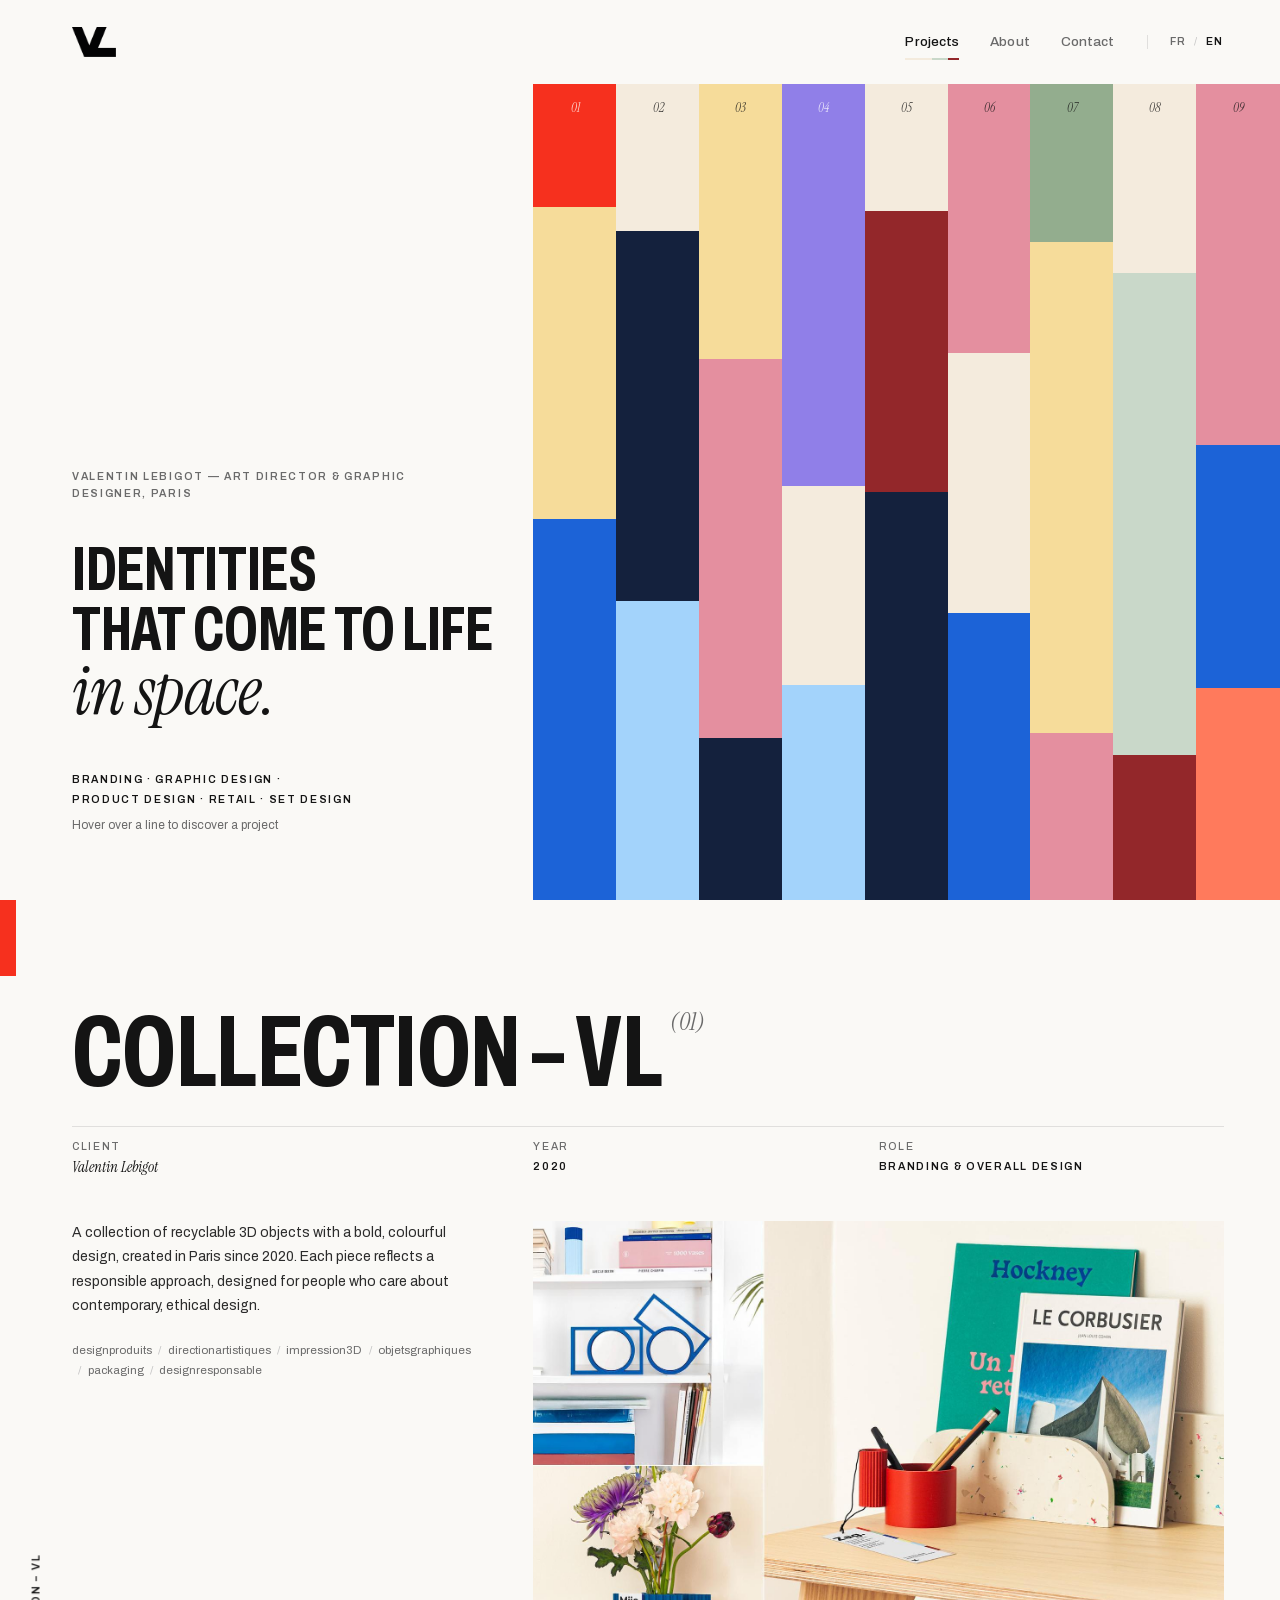
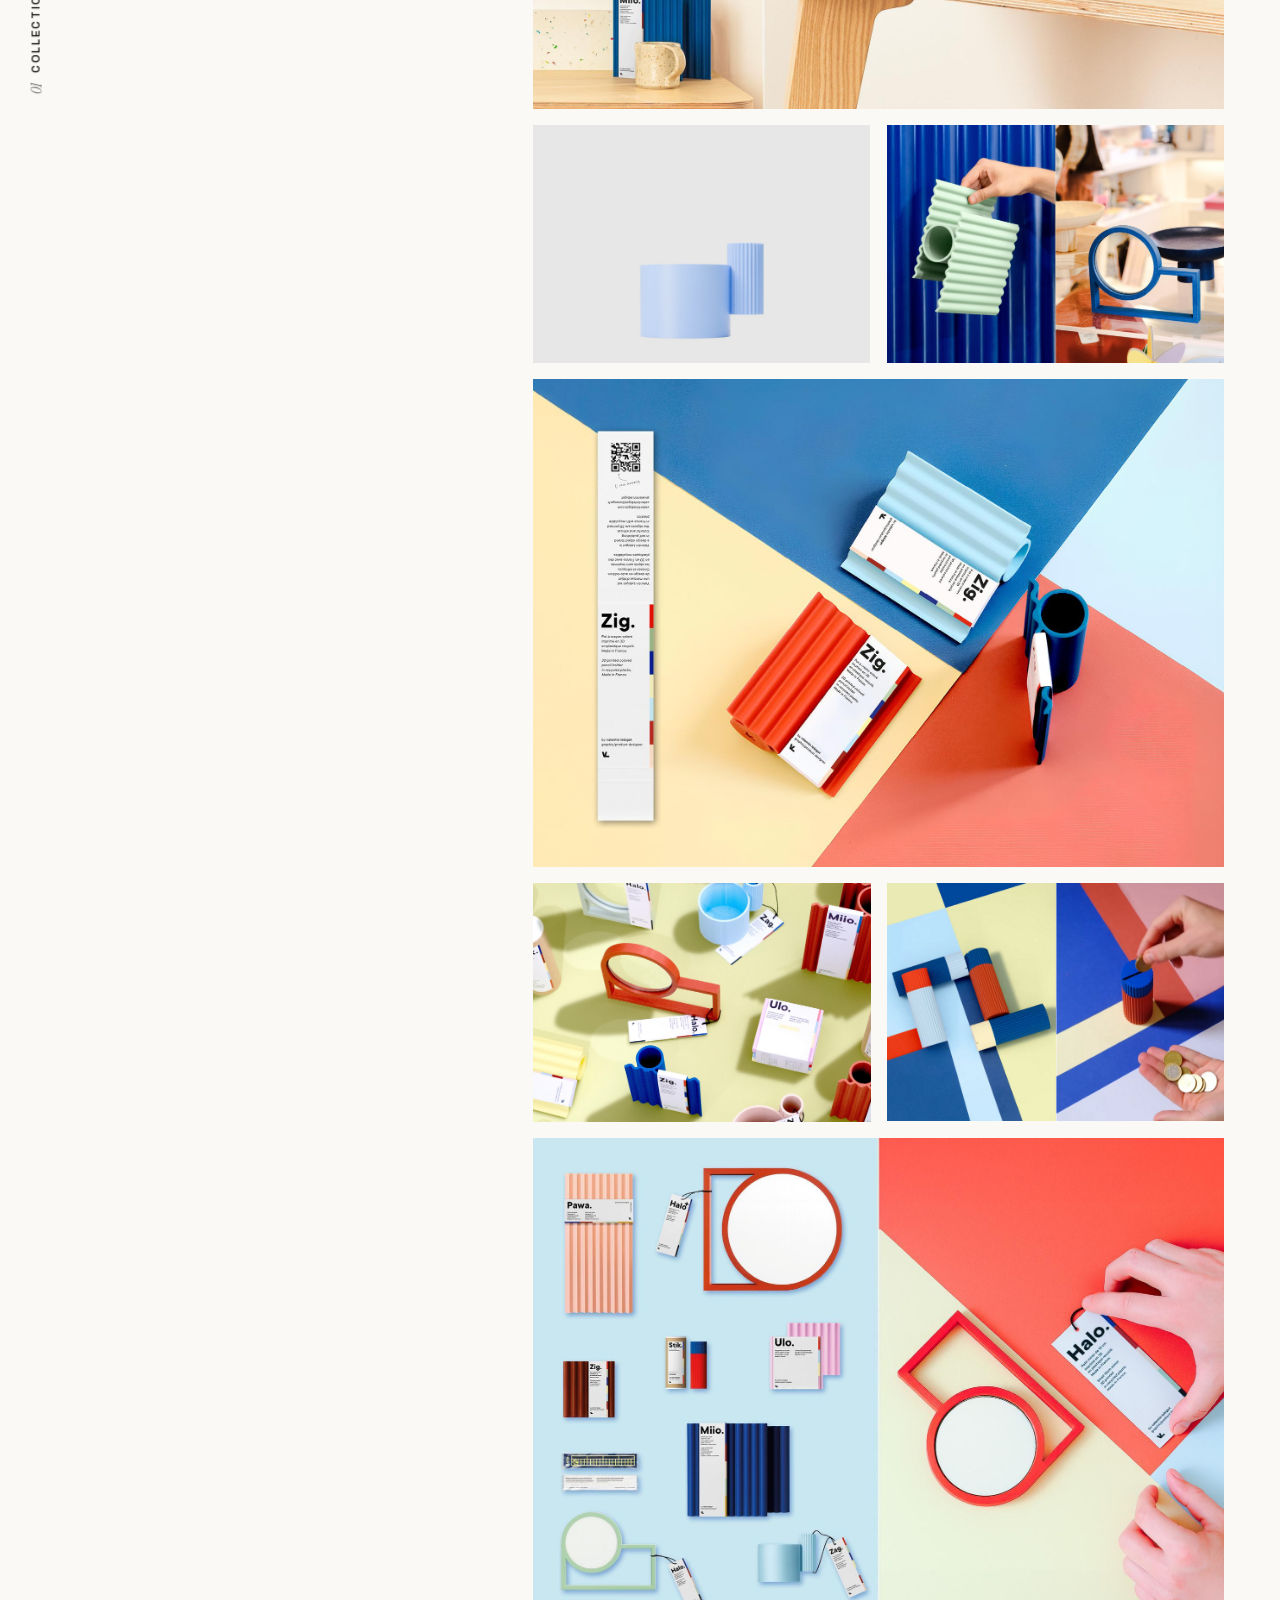
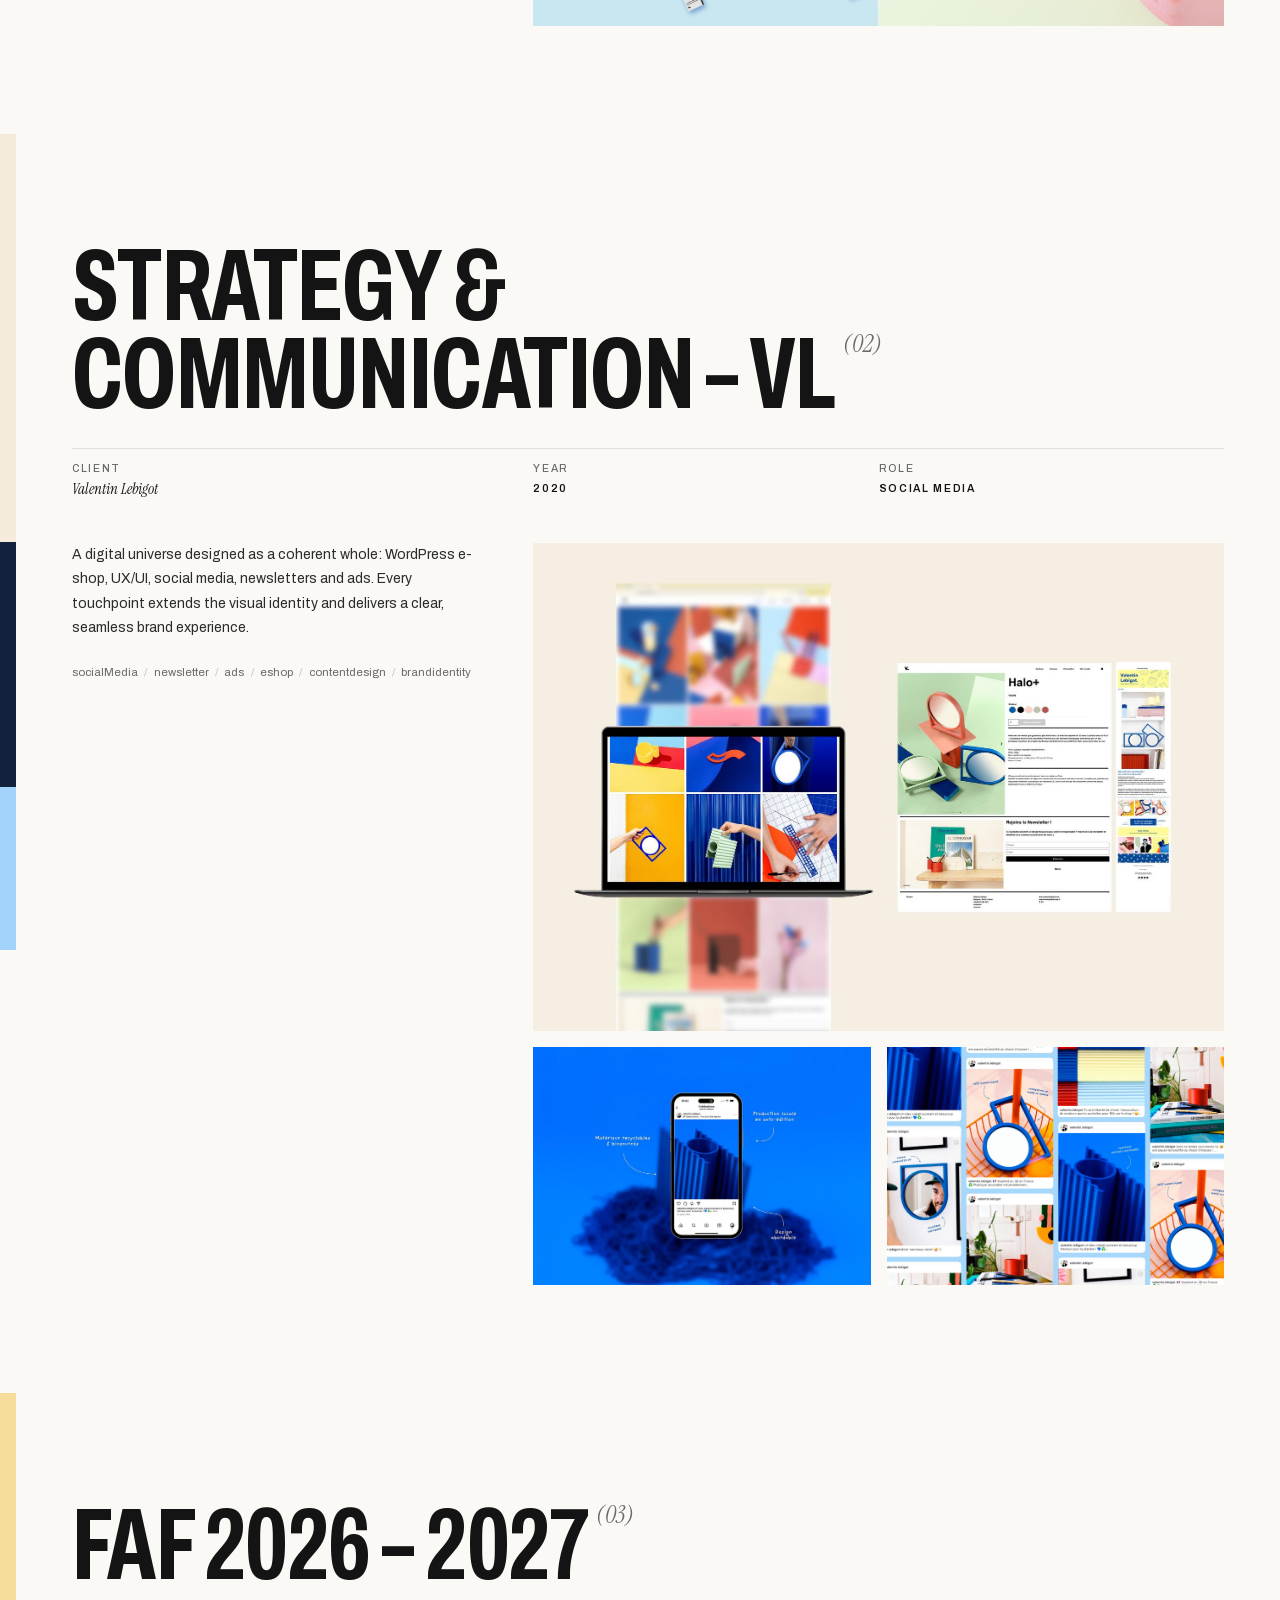
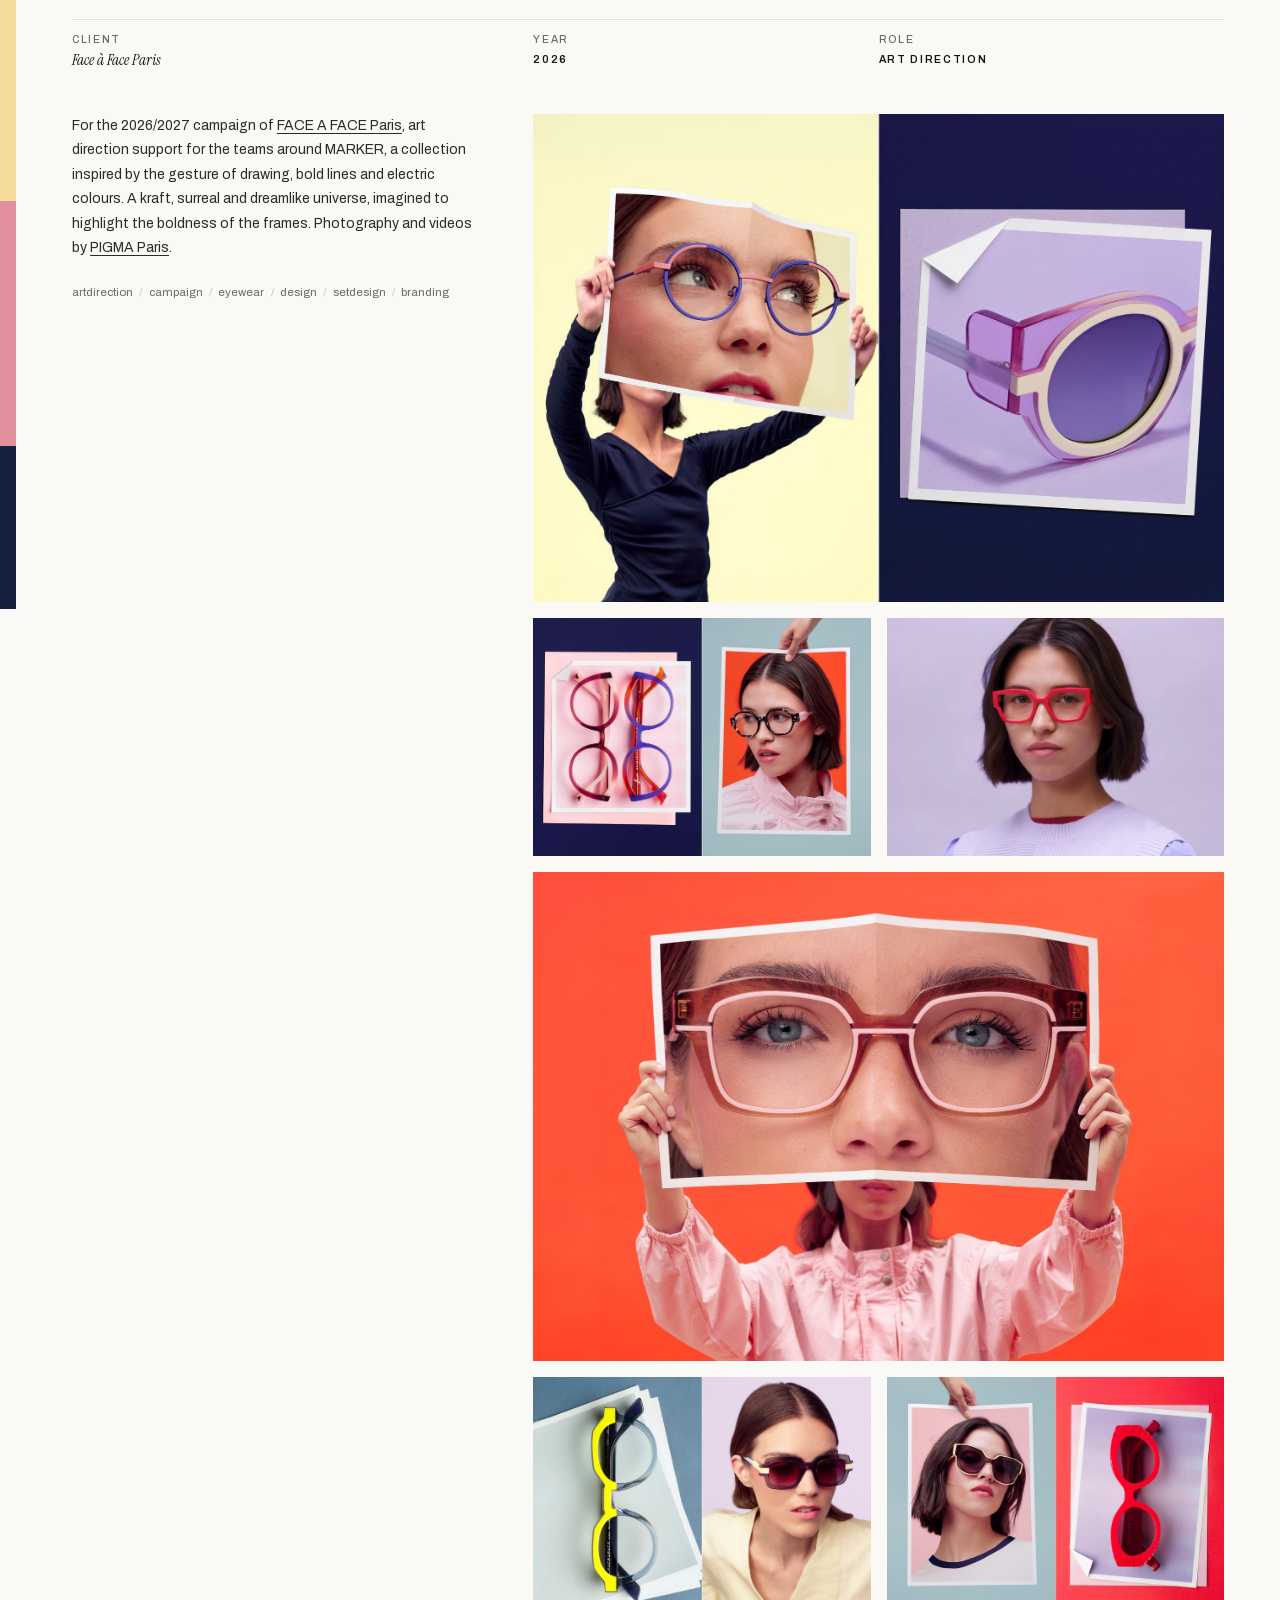
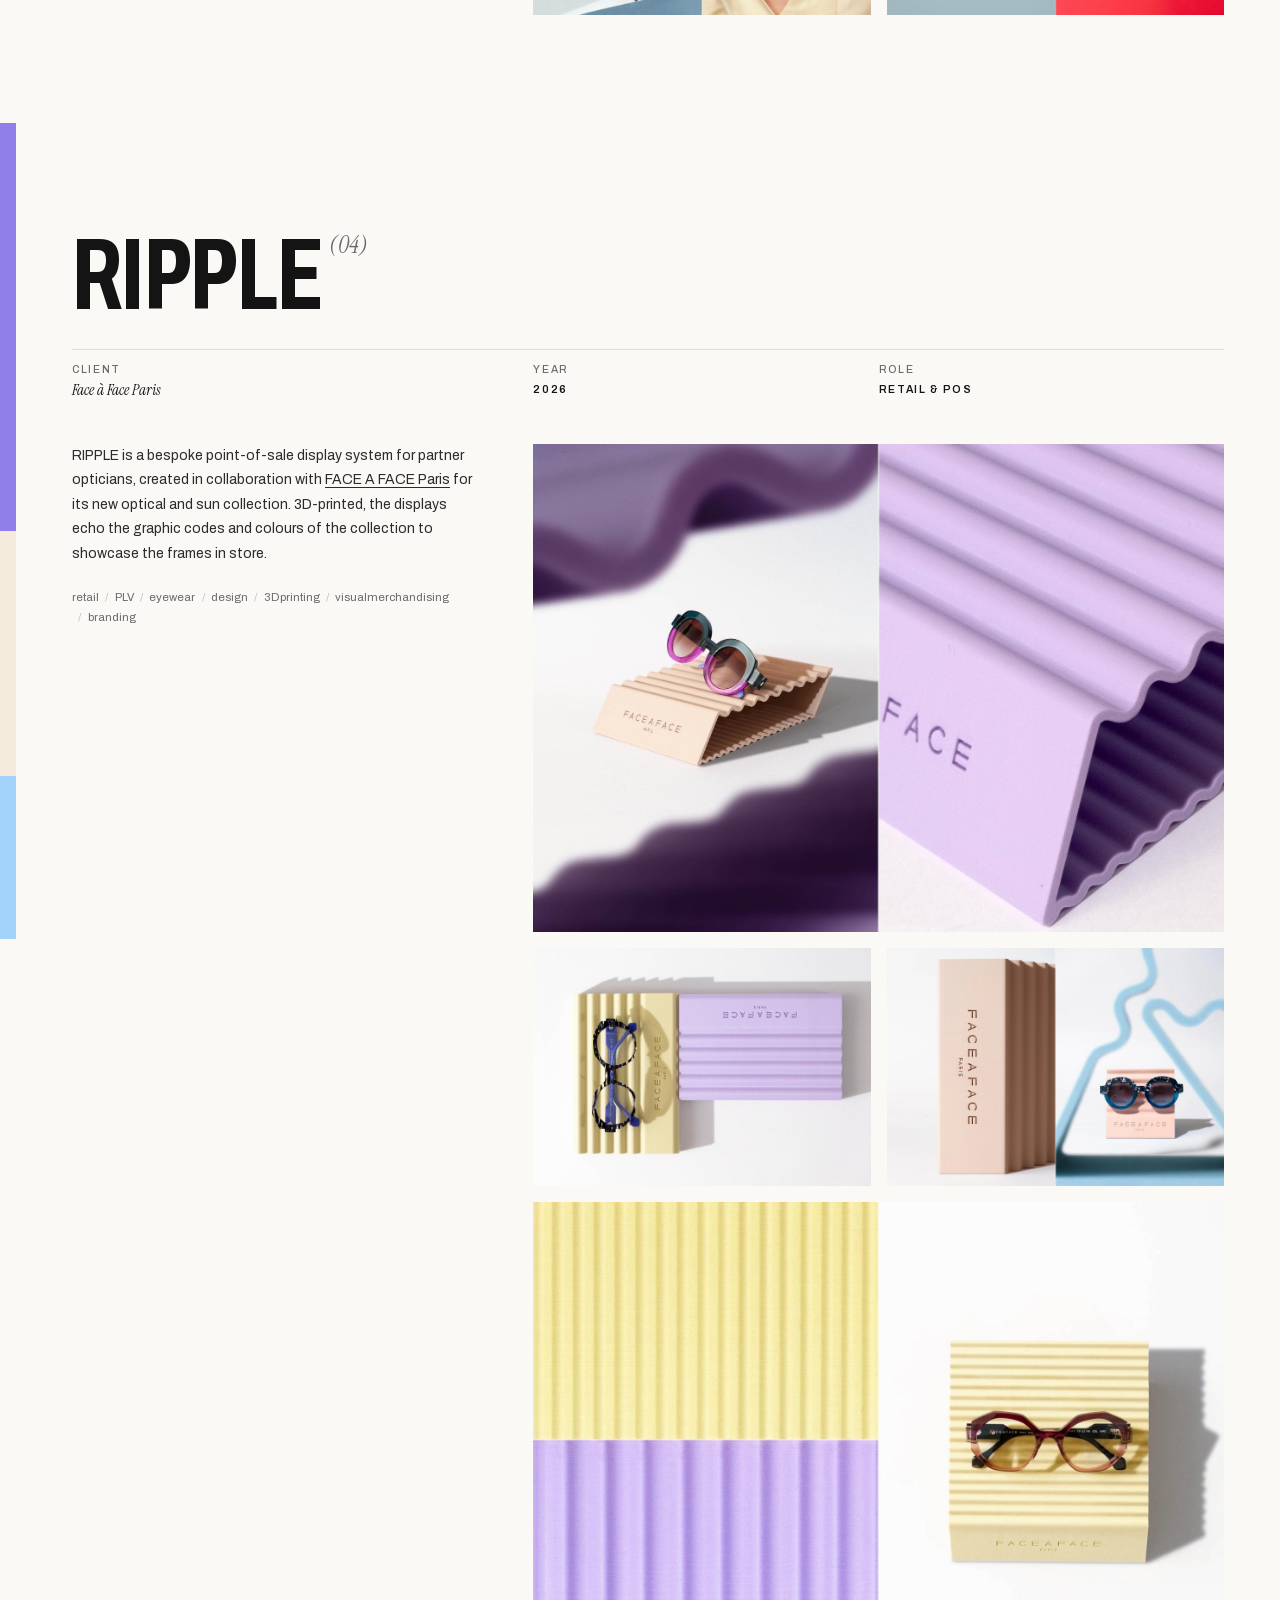
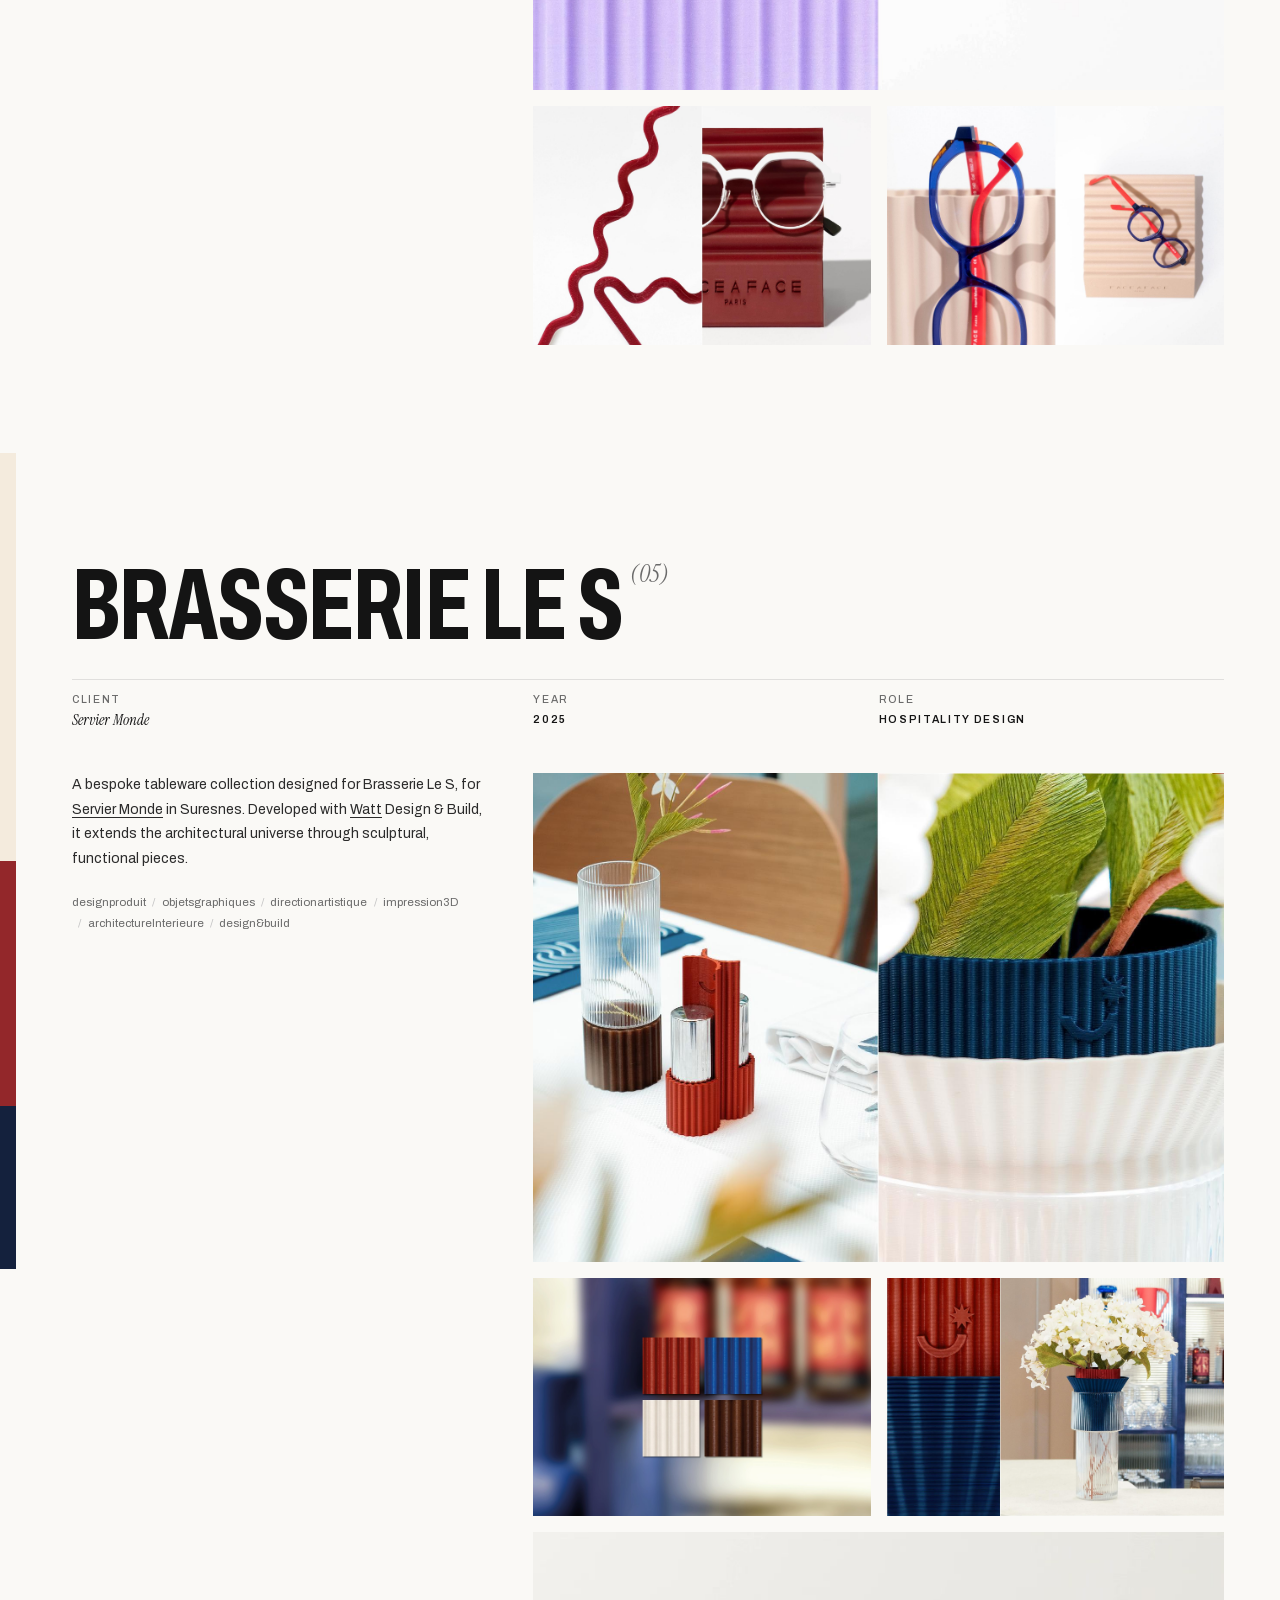
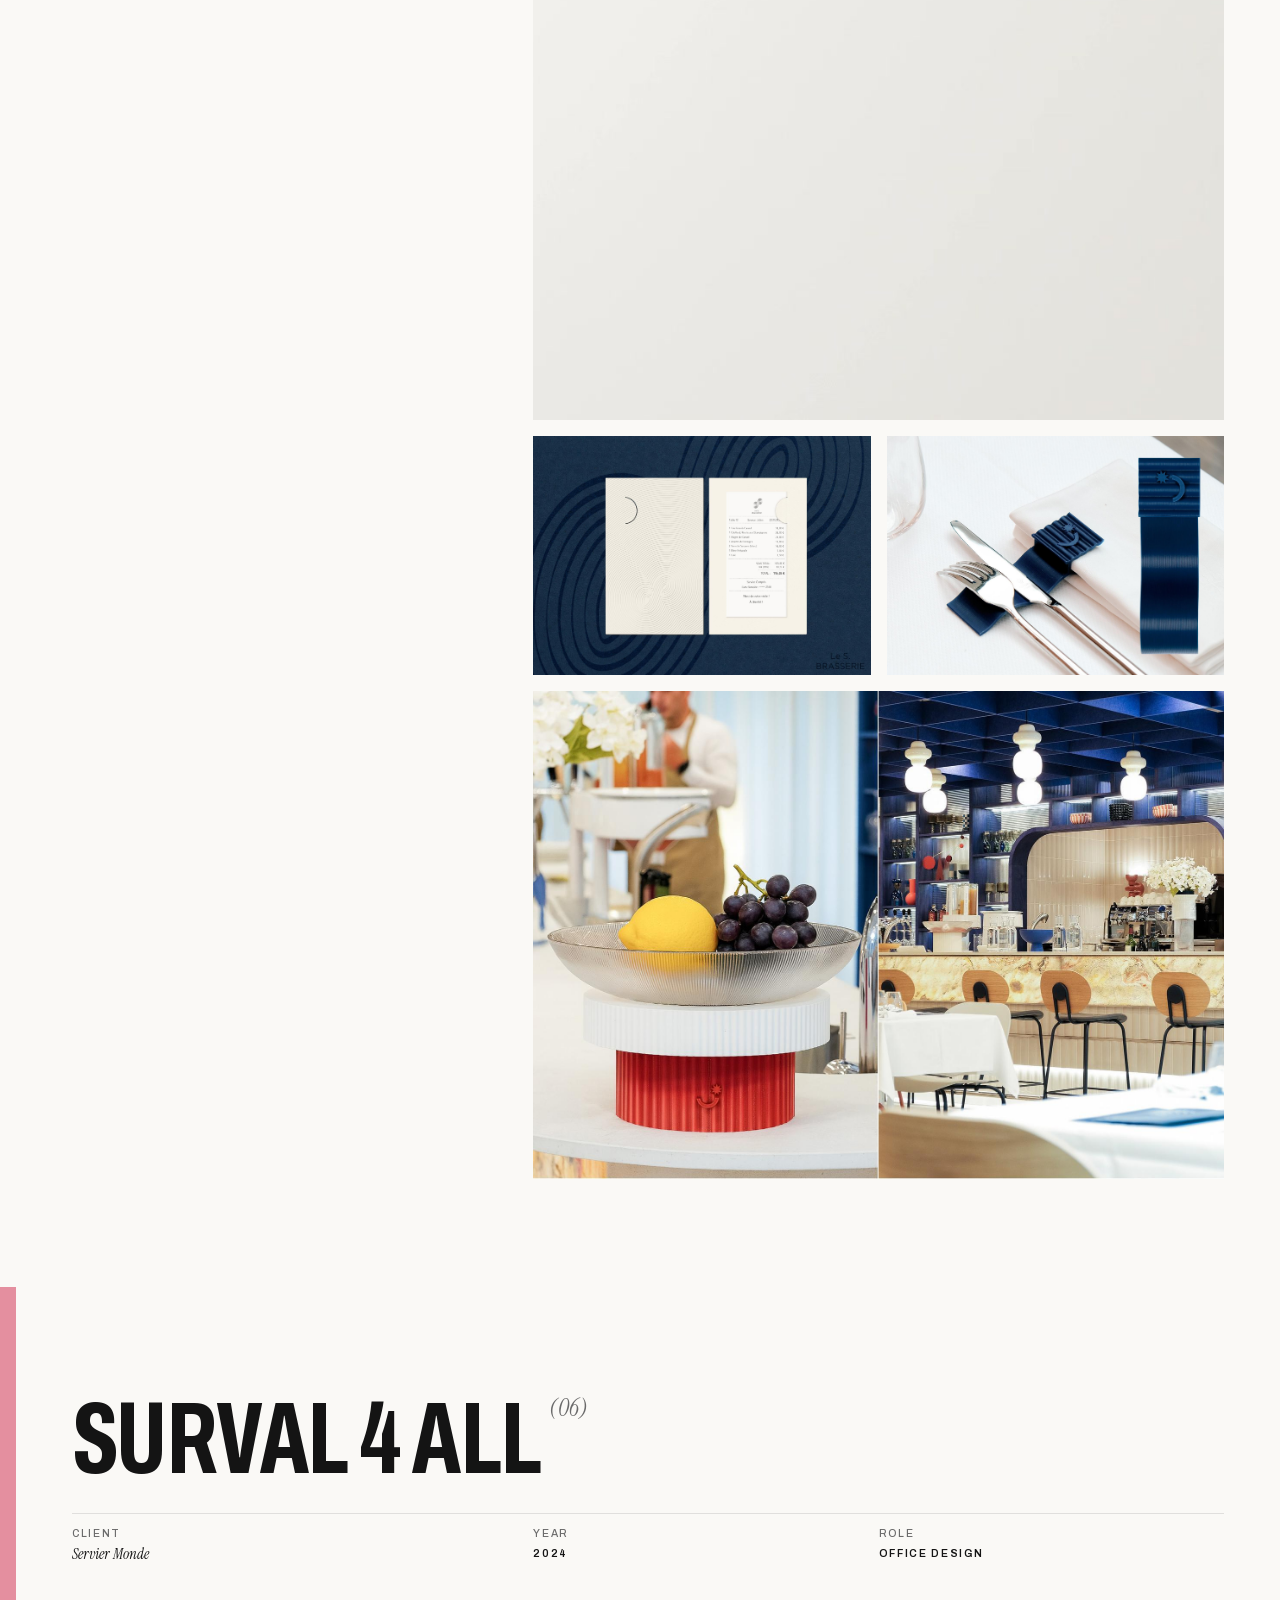
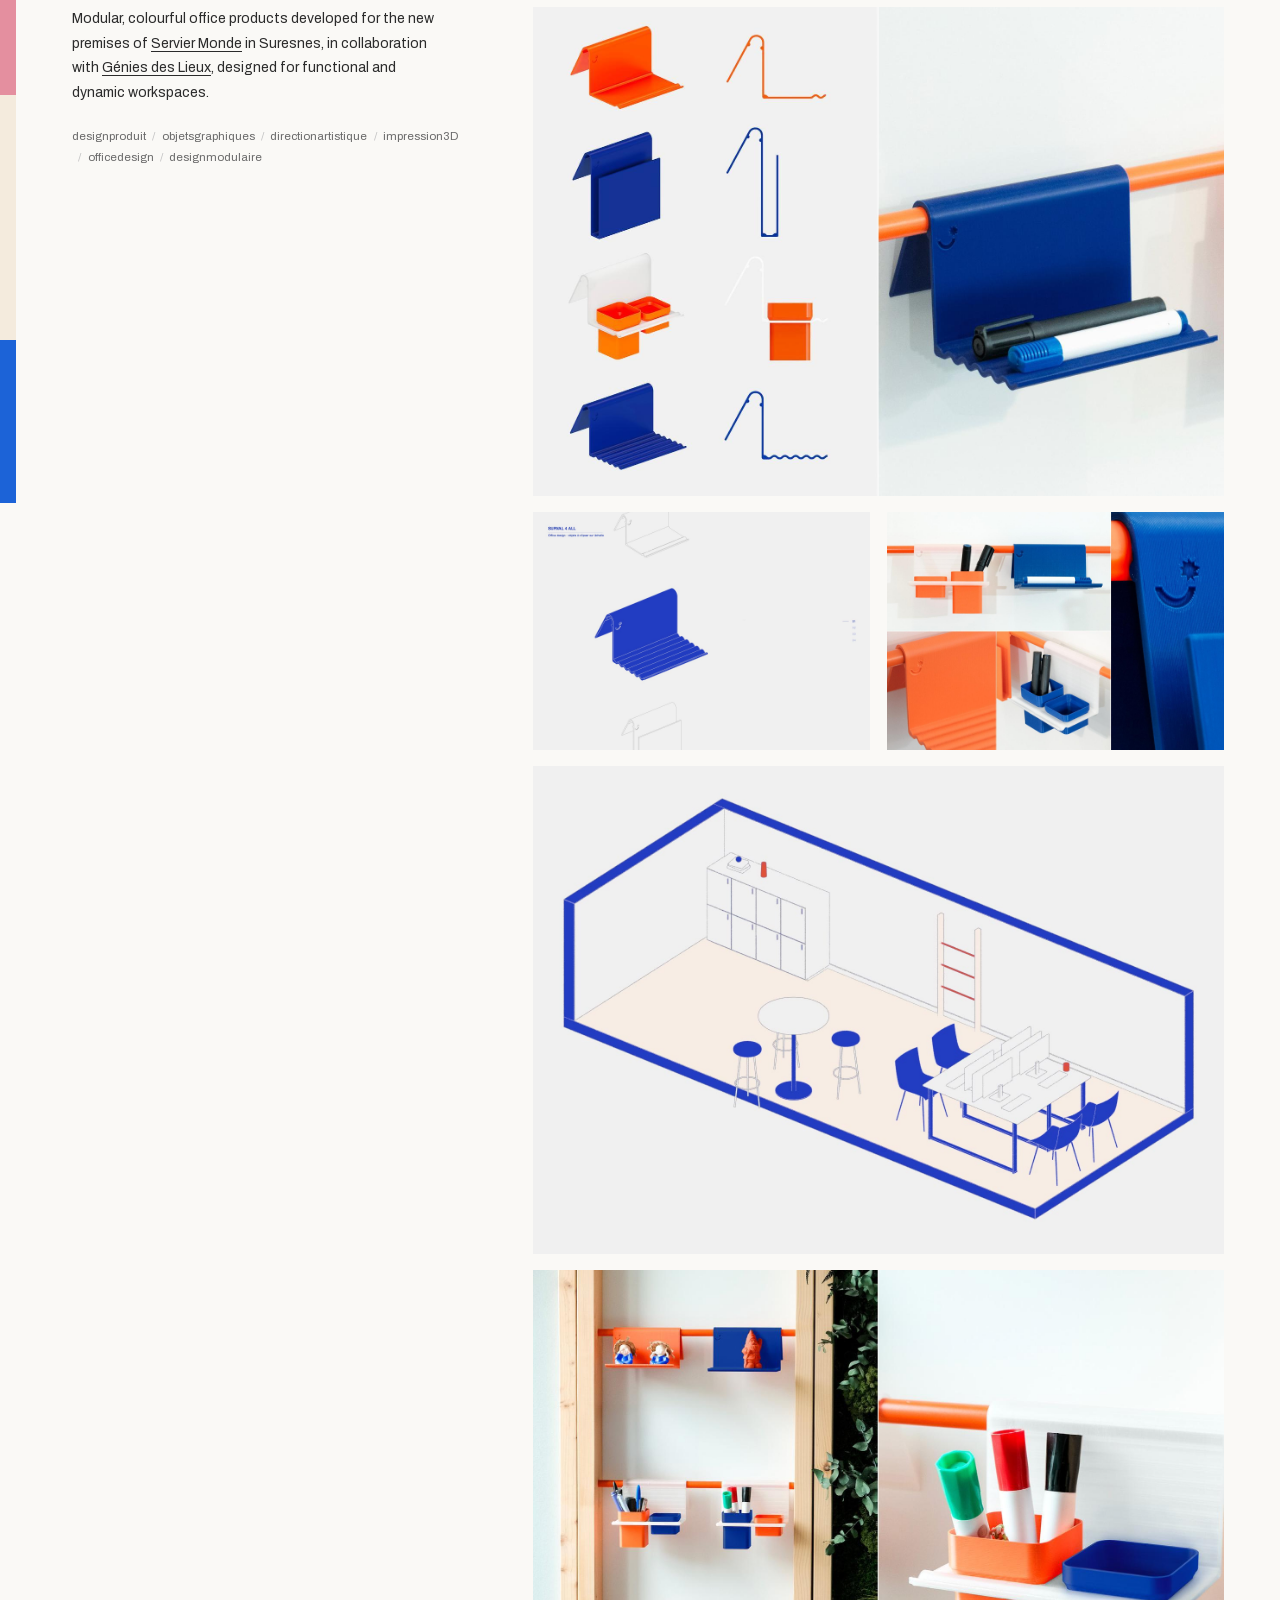
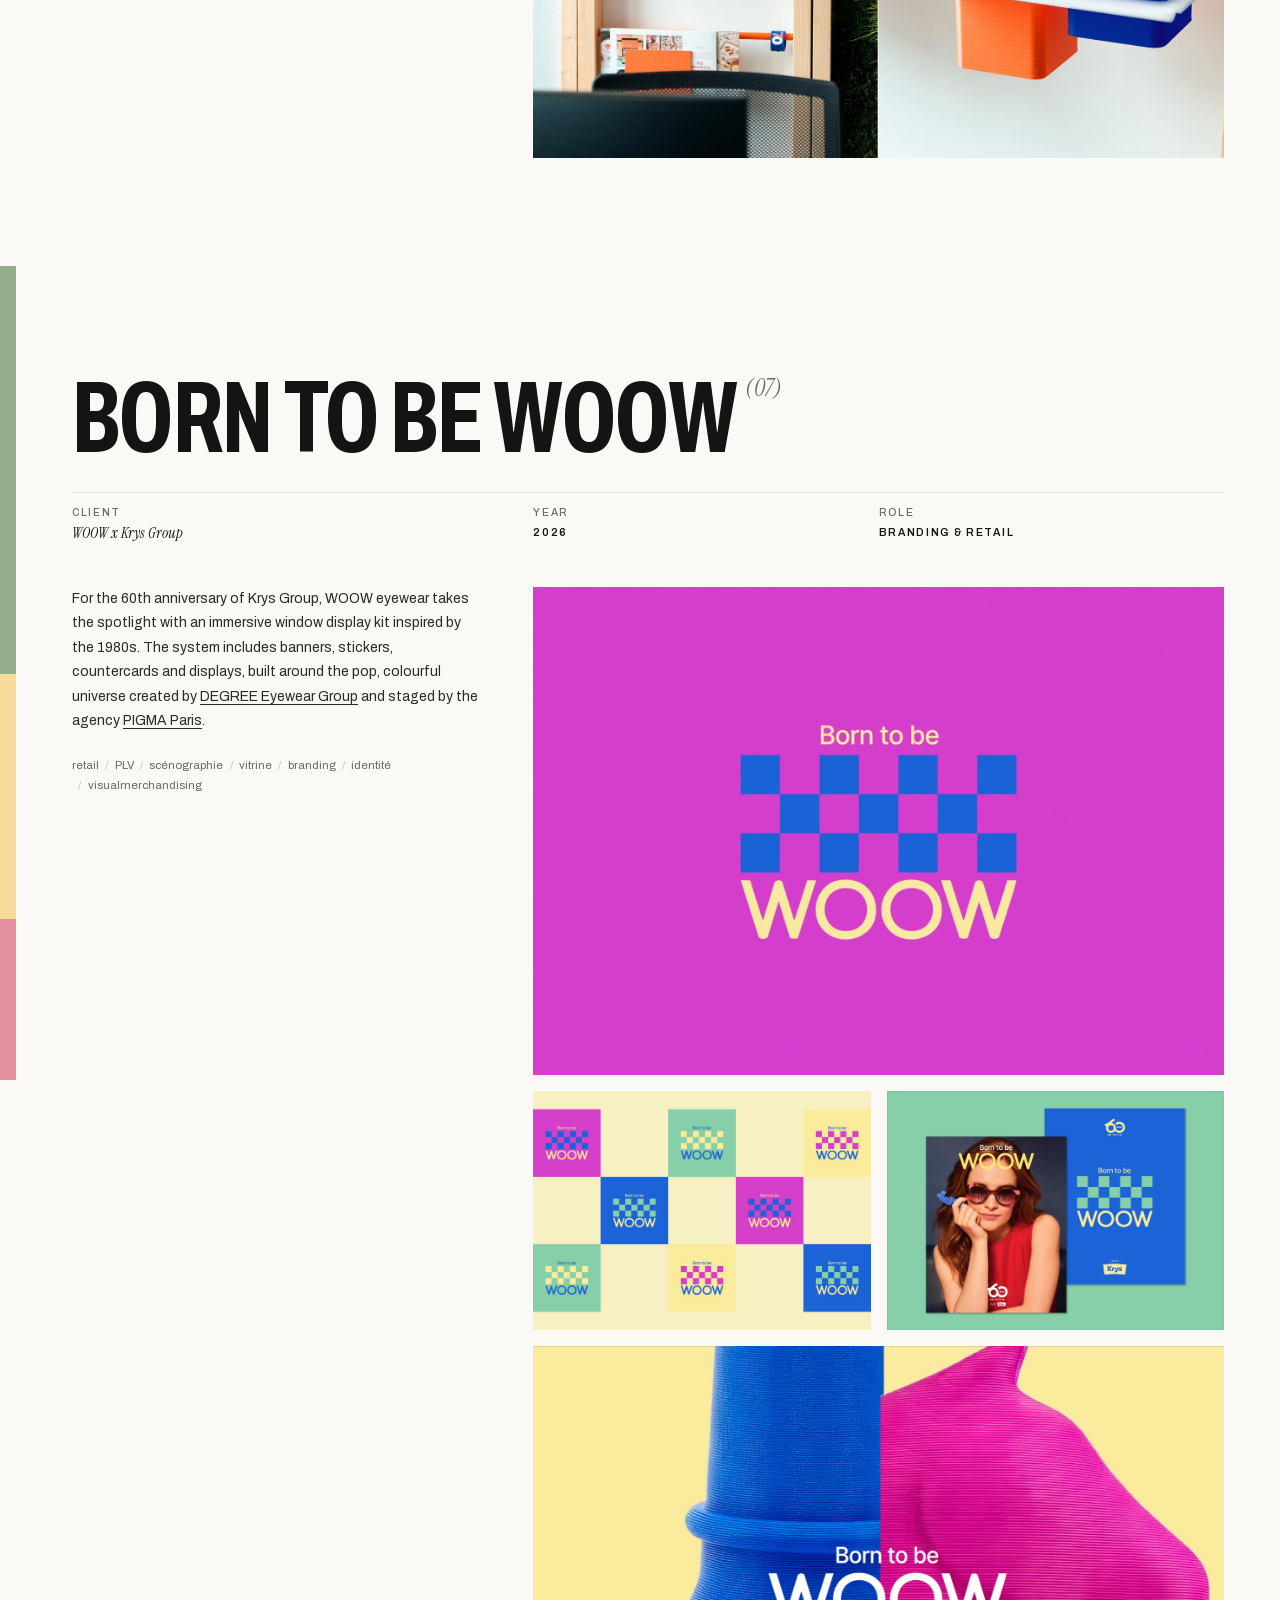
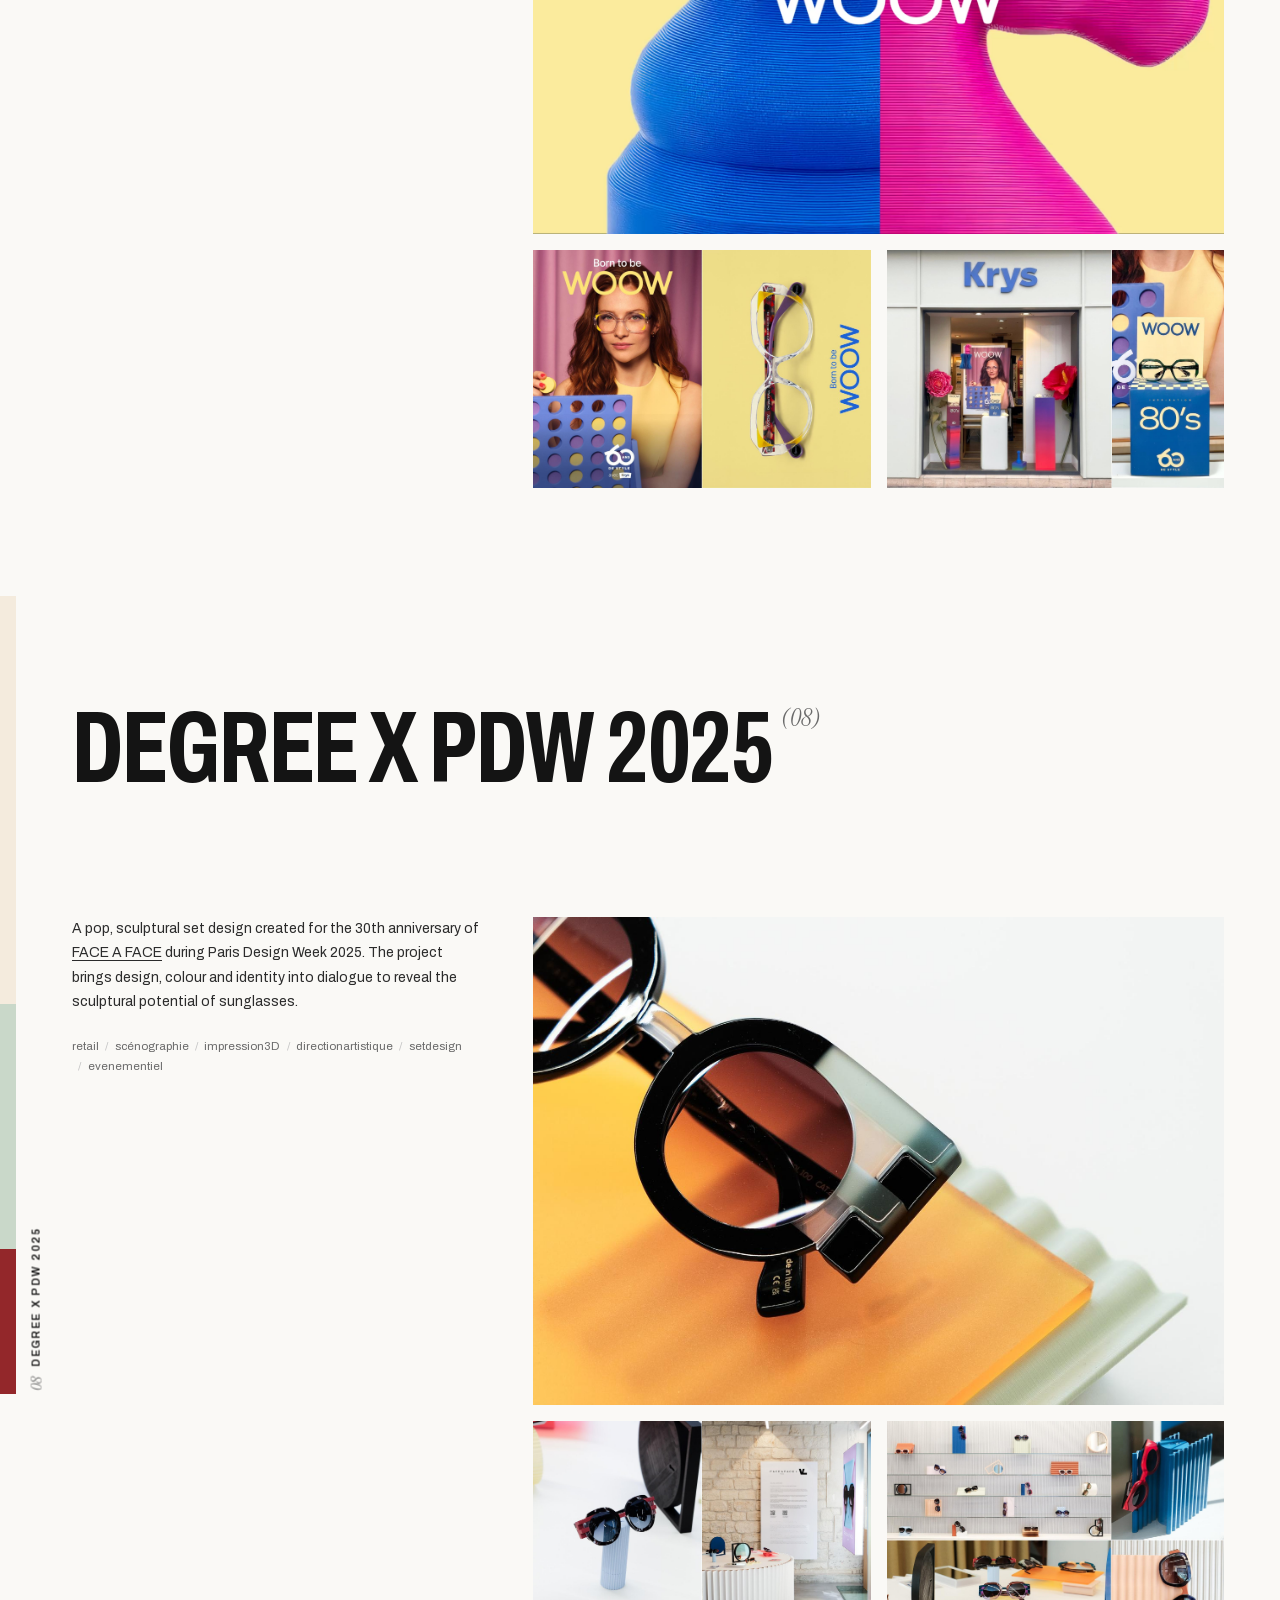
==== en/index.html @ 7f8068ce "Téléphone : titre, infos et paragraphe du projet resserrés Co-Authored-By: Claude Opus 5.5 <noreply@" ====
<!DOCTYPE html>
<html lang="en">
<head>
  <meta charset="UTF-8">
  <meta name="viewport" content="width=device-width, initial-scale=1">
  <title>Valentin Lebigot — Art direction, graphic &amp; spatial design</title>
  <meta name="description" content="Valentin Lebigot, Paris-based art director and graphic designer: identities that come to life in space — branding, POS, retail, set design, product design.">
  <link rel="icon" href="/favicon.ico?v=2" sizes="any">
  <link rel="icon" type="image/png" sizes="32x32" href="/assets/favicon-32.png?v=2">
  <link rel="apple-touch-icon" href="/apple-touch-icon.png?v=2">
  <link rel="canonical" href="https://valentinlebigot.com/en/">
  <link rel="alternate" hreflang="fr" href="https://valentinlebigot.com/">
  <link rel="alternate" hreflang="en" href="https://valentinlebigot.com/en/">
  <link rel="alternate" hreflang="x-default" href="https://valentinlebigot.com/">

  <!-- Aperçu lors d'un partage (LinkedIn, Facebook, WhatsApp, iMessage…) -->
  <meta property="og:type" content="website">
  <meta property="og:locale" content="en_GB">
  <meta property="og:locale:alternate" content="fr_FR">
  <meta property="og:site_name" content="Valentin Lebigot Studio">
  <meta property="og:title" content="Valentin Lebigot — Art direction, graphic &amp; spatial design">
  <meta property="og:description" content="Paris-based art director and graphic designer: identities that come to life in space — branding, POS, retail, set design, product design.">
  <meta property="og:url" content="https://valentinlebigot.com/en/">
  <meta property="og:image" content="https://valentinlebigot.com/assets/og-image.jpg?v=8">
  <meta property="og:image:width" content="1200">
  <meta property="og:image:height" content="630">
  <meta property="og:image:alt" content="Valentin Lebigot — Art director &amp; graphic designer">
  <meta name="twitter:card" content="summary_large_image">

  <!-- Données structurées pour Google -->
  <script type="application/ld+json">
  {
    "@context": "https://schema.org",
    "@type": "Person",
    "name": "Valentin Lebigot",
    "jobTitle": "Art director and graphic designer",
    "url": "https://valentinlebigot.com/en/",
    "image": "https://valentinlebigot.com/assets/img/11-03-2026_02.jpg",
    "email": "mailto:contact@valentinlebigot.com",
    "address": { "@type": "PostalAddress", "addressLocality": "Paris", "addressCountry": "FR" },
    "worksFor": { "@type": "Organization", "name": "Valentin Lebigot Studio" },
    "sameAs": [
      "https://www.instagram.com/valentin.lebigot/",
      "https://www.pinterest.fr/valentin_lebigot/",
      "https://fr.linkedin.com/in/valentin-lebigot-76a615128"
    ]
  }
  </script>
  <link rel="preload" href="/assets/fonts/archivo-latin.woff2" as="font" type="font/woff2" crossorigin>
  <link rel="stylesheet" href="/css/fonts.css?v=5.7">
  <link rel="stylesheet" href="/css/style.css?v=11.4">
</head>
<body class="is-loading">

  <div class="intro" id="intro" aria-hidden="true"></div>

  <!-- En-tête -->
  <header class="head" id="head">
    <a href="#top" class="head__logo" aria-label="Valentin Lebigot Studio — home">
      <img src="/assets/15-12-2025_logo-00-02.png" alt="Valentin Lebigot Studio">
    </a>
    <nav class="head__nav" id="nav">
      <a href="#projets" data-nav="projets">Projects</a>
      <a href="#a-propos" data-nav="a-propos">About</a>
      <a href="#contact" data-nav="contact">Contact</a>
      <div class="lang lang--menu" aria-label="Language"><a href="/" lang="fr" hreflang="fr">FR</a><span aria-hidden="true">/</span><a href="/en/" lang="en" hreflang="en" aria-current="true">EN</a></div>
      <div class="socials">
        <a href="https://www.instagram.com/valentin.lebigot/" target="_blank" rel="noopener" aria-label="Instagram">
          <svg viewBox="0 0 24 24"><rect x="3" y="3" width="18" height="18" rx="5"/><circle cx="12" cy="12" r="4.2"/><circle cx="17.4" cy="6.6" r="1" class="fill"/></svg>
        </a>
        <a href="https://www.pinterest.fr/valentin_lebigot/" target="_blank" rel="noopener" aria-label="Pinterest">
          <svg viewBox="0 0 24 24"><circle cx="12" cy="12" r="9"/><path d="M11 8.5c3.5-1 5.5 1.2 5 3.6-.5 2.6-3 3.4-4.2 2.3M11.6 10.5 9.5 19.5"/></svg>
        </a>
        <a href="https://fr.linkedin.com/in/valentin-lebigot-76a615128" target="_blank" rel="noopener" aria-label="LinkedIn">
          <svg viewBox="0 0 24 24"><rect x="3" y="3" width="18" height="18" rx="3"/><path d="M8 10.5V16M8 7.6v.1M11.5 16v-5.5M11.5 13c0-1.6 1-2.6 2.3-2.6s2.2.9 2.2 2.6V16"/></svg>
        </a>
      </div>
    </nav>
    <div class="lang" aria-label="Language"><a href="/" lang="fr" hreflang="fr">FR</a><span aria-hidden="true">/</span><a href="/en/" lang="en" hreflang="en" aria-current="true">EN</a></div>
    <button class="head__burger" id="burger" aria-label="Menu" aria-expanded="false"><span></span><span></span></button>
  </header>

  <main id="top">

    <!-- ============ ACCUEIL : le spectre des projets ============ -->
    <section class="hero" id="hero">
      <div class="hero__text">
        <p class="hero__kicker rv">Valentin Lebigot — Art director &amp; graphic designer, Paris</p>
        <h1 class="hero__title">
          <span class="mask"><span class="rise">Identities</span></span>
          <span class="mask"><span class="rise">that come to life</span></span>
          <span class="mask"><span class="rise serif">in space.</span></span>
        </h1>
        <p class="hero__hint rv"><b class="hero__disc">Branding&nbsp;· Graphic&nbsp;design&nbsp;· Product&nbsp;design&nbsp;· Retail&nbsp;· Set&nbsp;design</b><span>Hover over a line to discover a project</span></p>
      </div>
      <nav class="spectrum" id="spectrum" aria-label="Projects"></nav>
      <div class="hero__lines" id="heroLines" aria-hidden="true"></div>
    </section>

    <!-- ============ PROJETS ============ -->
    <div id="projets"></div>

    <!-- ============ À PROPOS ============ -->
    <section class="about" id="a-propos" data-colors="#1c63d7,#f4ebdd,#93272a" data-label="About">
      <div class="about__grid">
        <figure class="about__photo shot"><img src="/assets/img/11-03-2026_02.jpg" alt="Portrait of Valentin Lebigot" loading="lazy"></figure>
        <div class="about__body">
          <p class="label rv">About</p>
          <h2 class="about__name">
            <span class="mask"><span class="rise">Valentin Lebigot</span></span>
            <span class="mask"><span class="rise serif">Art director &amp; graphic designer.</span></span>
          </h2>
          <p class="about__lead rv">Based in Paris, I help agencies, studios and brands design identities <em>that come to life in space.</em></p>
          <div class="about__text rv">
            <p>At the crossroads of branding, graphic design and spatial design, I create visual, wayfinding and scenographic systems and bespoke elements that extend brand identities beyond traditional media.</p>
            <p>I mainly work on office, point-of-sale, retail, hospitality and place-identity projects, in collaboration with Design &amp; Build agencies, creative studios and brands.</p>
          </div>

          <div class="accordion rv">
            <details>
              <summary>Professional experience<i></i></summary>
              <div class="acc__body"><div>
                <div class="cv-item">
                  <h3>Founder &amp; Art Director <span>Valentin Lebigot Studio</span></h3>
                  <p class="cv-date">2020 — Present</p>
                  <p>Supporting agencies and brands on identity projects applied to space and objects.</p>
                  <ul><li>Design of bespoke identity systems</li><li>Development of objects and media integrated into spaces</li><li>Overall art direction and brand universe consistency</li><li>Production and manufacturing follow-up (print, volume, 3D)</li><li>Collaboration with Design &amp; Build agencies and retail teams</li></ul>
                </div>
                <div class="cv-item">
                  <h3>Art direction and brand identity <span>Quark, Paris</span></h3>
                  <p class="cv-date">2023 — 2025</p>
                  <p>Defining and rolling out the brand identity with a product and space approach.</p>
                  <ul><li>Structuring the visual and brand identity</li><li>Roll-out across print, digital and space</li><li>Design team supervision</li><li>Coordination with product, marketing and sales teams</li><li>Contribution to the brand positioning strategy</li></ul>
                </div>
                <div class="cv-item">
                  <h3>Print graphic designer <span>WipBrands, Paris</span></h3>
                  <p class="cv-date">2019 — 2020</p>
                  <ul><li>Creation of visual identities and print media</li><li>File execution and preparation</li><li>Advanced understanding of production constraints</li></ul>
                </div>
              </div></div>
            </details>
            <details>
              <summary>Skills<i></i></summary>
              <div class="acc__body"><div>
                <dl class="cv-list">
                  <dt>Art direction &amp; identity</dt><dd>Branding, storytelling, multi-channel</dd>
                  <dt>Spatial design &amp; retail</dt><dd>Wayfinding, point of sale, window displays, set design</dd>
                  <dt>Product design</dt><dd>Bespoke objects, 3D printing, development</dd>
                  <dt>Production &amp; execution</dt><dd>Print, manufacturing, technical follow-up</dd>
                  <dt>Software</dt><dd>Illustrator, Photoshop, InDesign, Figma, After Effects, Rhino</dd>
                </dl>
              </div></div>
            </details>
            <details>
              <summary>Exhibitions &amp; talks<i></i></summary>
              <div class="acc__body"><div>
                <dl class="cv-list">
                  <dt>Paris Design Week (2025)</dt><dd>DEGREE Concept Store</dd>
                  <dt>Paris Design Week (2022)</dt><dd>Galerie Joseph Froissart</dd>
                  <dt>Milan Design Week (2021)</dt><dd>“1000 Vases” exhibition</dd>
                  <dt>IESEG Paris (2021)</dt><dd>3D printing workshop</dd>
                </dl>
              </div></div>
            </details>
            <details>
              <summary>Education<i></i></summary>
              <div class="acc__body"><div>
                <dl class="cv-list">
                  <dt>DSAA Product Design (2016)</dt><dd>LAAB, Rennes — with the jury’s congratulations</dd>
                  <dt>BTS Product Design (2014)</dt><dd>Lycée Vauban, Brest</dd>
                  <dt>Baccalaureate in Applied Arts (2012)</dt><dd>Lycée Ste Geneviève, Rennes</dd>
                </dl>
              </div></div>
            </details>
            <details>
              <summary>Languages<i></i></summary>
              <div class="acc__body"><div>
                <dl class="cv-list">
                  <dt>French</dt><dd>Native</dd>
                  <dt>English</dt><dd>Fluent</dd>
                </dl>
              </div></div>
            </details>
          </div>
        </div>
      </div>
    </section>

    <!-- ============ CONTACT ============ -->
    <section class="contact" id="contact" data-colors="#1c63d7,#f4ebdd,#93272a" data-label="Contact">
      <div class="contact__inner">
        <p class="label rv">Contact</p>
        <h2 class="contact__title">
          <span class="mask"><span class="rise">Let’s talk about</span></span>
          <span class="mask"><span class="rise serif">your project.</span></span>
        </h2>
        <a class="contact__mail rv" href="mailto:contact@valentinlebigot.com">contact@valentinlebigot.com</a>
        <ul class="contact__list rv">
          <li><a href="tel:+33675900021">+33 (0)6 75 90 00 21</a></li>
          <li><a href="https://www.instagram.com/valentin.lebigot/" target="_blank" rel="noopener">Instagram</a></li>
          <li><a href="https://www.pinterest.fr/valentin_lebigot/" target="_blank" rel="noopener">Pinterest</a></li>
          <li><a href="https://fr.linkedin.com/in/valentin-lebigot-76a615128" target="_blank" rel="noopener">LinkedIn</a></li>
        </ul>
      </div>
      <footer class="foot"><span>© <span id="year"></span> Valentin Lebigot Studio · <a href="/mentions-legales/" hreflang="fr">Legal notice (FR)</a></span><a href="#top">Back to top ↑</a></footer>
      <div class="lines" id="footLines" aria-hidden="true"></div>
    </section>
  </main>

  <script src="/js/main.js?v=12.2"></script>
</body>
</html>
---- css/fonts.css ----
/* Polices hébergées sur le site (licence SIL Open Font License) — plus d'appel à Google Fonts.
   Archivo : une seule police variable (largeur 62–100, graisse 400–700).
   Instrument Serif : italique. */
@font-face {
  font-family: "Archivo";
  font-style: normal;
  font-weight: 400 700;
  font-stretch: 62% 100%;
  font-display: swap;
  src: url("/assets/fonts/archivo-latin.woff2") format("woff2");
}
@font-face {
  font-family: "Instrument Serif";
  font-style: italic;
  font-weight: 400;
  font-display: swap;
  src: url("/assets/fonts/instrument-serif-italic-latin.woff2") format("woff2");
}
---- css/style.css ----
/* =========================================================
   Valentin Lebigot — site
   Les lignes colorées deviennent la structure du site :
   un spectre de projets à l'accueil, puis un rail par projet.
   ========================================================= */

@property --c1 { syntax: "<color>"; inherits: true; initial-value: #1c63d7; }
@property --c2 { syntax: "<color>"; inherits: true; initial-value: #f4ebdd; }
@property --c3 { syntax: "<color>"; inherits: true; initial-value: #93272a; }

:root {
  --c1: #1c63d7; --c2: #f4ebdd; --c3: #93272a;
  --bg: #faf9f6;
  --ink: #141414;
  --ink-soft: #6a6a6a;
  --text: #2b2b2b;
  --faint: #c4c4c4;
  --line: rgba(0, 0, 0, .1);
  --rail: 12px;
  --pad: clamp(20px, 3vw, 56px);
  --head-h: 84px;
  --sans: "Archivo", system-ui, -apple-system, "Helvetica Neue", Arial, sans-serif;
  --serif: "Instrument Serif", Georgia, serif;
  --ease: cubic-bezier(.22, .9, .24, 1);
  --ease-io: cubic-bezier(.65, 0, .35, 1);
  --soft: cubic-bezier(.45, .05, .25, 1);
}
/* les couleurs du projet actif glissent d'une teinte à l'autre : la transition n'est posée que sur les
   quelques éléments qui les utilisent (sur :root, toute la page serait recalculée à chaque image) */
.tri, .head__nav a::after, .contact__mail { transition: --c1 1s var(--ease-io), --c2 1s var(--ease-io), --c3 1s var(--ease-io); }

*, *::before, *::after { box-sizing: border-box; }
html { background: var(--bg); scroll-behavior: smooth; -webkit-text-size-adjust: 100%; }
body {
  margin: 0; background: var(--bg); color: var(--ink);
  font-family: var(--sans); font-size: 15px; line-height: 1.6;
  -webkit-font-smoothing: antialiased;
  hyphens: none; -webkit-hyphens: none;
  overflow-x: hidden; overflow-x: clip;
}
body.is-loading, html:has(body.is-loading) { overflow: hidden; }
img, video { display: block; max-width: 100%; }
/* protection des visuels : ni sélection, ni glisser, ni menu d'enregistrement à l'appui long (iOS) */
img, video { -webkit-user-select: none; user-select: none; -webkit-user-drag: none; -webkit-touch-callout: none; }
.shot, .band, .about__photo { -webkit-touch-callout: none; }
a { color: inherit; }
ul, ol { margin: 0; padding: 0; list-style: none; }
h1, h2, h3 { text-wrap: balance; }
p, li, dd, dt { text-wrap: pretty; }
.serif { font-family: var(--serif); font-style: italic; font-weight: 400; letter-spacing: -.01em; }
::selection { background: var(--c1); color: #fff; }

/* Le petit trait tricolore, signature de la DA */
.tri { display: inline-block; width: 22px; height: 3px; background: linear-gradient(90deg, var(--c1) 0 50%, var(--c2) 50% 80%, var(--c3) 80%); vertical-align: middle; }

/* Étiquette : un seul style pour toutes les petites capitales du site */
.label, .hero__kicker, .hero__disc, .work__meta, .cv-date, .foot, .lang { font-size: 10.5px; font-weight: 600; letter-spacing: .16em; text-transform: uppercase; }
.label { margin: 0 0 22px; color: var(--ink-soft); }

/* ---------- Apparitions (sobres) ---------- */
.mask { display: block; overflow: hidden; padding-bottom: .1em; margin-bottom: -.1em; }
.rise { display: block; transform: translateY(105%); transition: transform 1.1s var(--ease); }
.in .rise, .rise.in { transform: none; }
.mask:nth-child(2) .rise { transition-delay: .1s; }
.mask:nth-child(3) .rise { transition-delay: .2s; }
.rv { opacity: 0; transform: translateY(18px); transition: opacity .9s var(--ease), transform 1s var(--ease); }
.rv.in { opacity: 1; transform: none; }
.shot { margin: 0; background: #f3f3f3; opacity: 0; transition: opacity 1s var(--ease); }
.shot.in { opacity: 1; }
.shot img, .shot video { width: 100%; height: auto; }

/* ---------- Intro ---------- */
.intro { position: fixed; inset: 0; z-index: 100; display: flex; pointer-events: none; }
.intro__col { flex: none; height: 100%; display: flex; flex-direction: column; transition: transform .9s cubic-bezier(.7, 0, .25, 1); }
.intro__seg { flex: 10 1 0; transition: flex-grow .9s cubic-bezier(.68, -0.35, .27, 1.35); }
.intro.done { display: none; }

/* ---------- En-tête ---------- */
.head {
  position: fixed; z-index: 50; top: 0; left: 0; right: 0;
  height: var(--head-h);
  display: flex; align-items: center; gap: 28px;
  padding: 0 var(--pad) 0 calc(var(--rail) + var(--pad));
}
/* Le verre dépoli est porté par un calque à part : appliqué à l'en-tête lui-même,
   il enfermerait le menu plein écran (mobile) dans la hauteur de l'en-tête.      */
.head::before {
  content: ""; position: absolute; inset: 0; z-index: -1;
  background: color-mix(in srgb, var(--bg) 70%, transparent);
  -webkit-backdrop-filter: blur(22px) saturate(180%);
  backdrop-filter: blur(22px) saturate(180%);
  box-shadow: 0 1px 0 var(--line);
  opacity: 0; transition: opacity .5s;
}
.head.is-solid::before { opacity: 1; }
.head__logo { margin-right: auto; position: relative; z-index: 2; }
.head__logo img { width: 44px; height: auto; }
.head__nav { display: flex; gap: clamp(18px, 2.4vw, 40px); }
.head__nav a {
  position: relative; text-decoration: none;
  font-size: 13.5px; font-weight: 500; letter-spacing: .01em; color: var(--ink-soft);   /* contraste 5,4:1 */
  transition: color .3s;
}
.head__nav a::after {
  content: ""; position: absolute; left: 0; right: 0; bottom: -7px; height: 2px;
  background: linear-gradient(90deg, var(--c1) 0 50%, var(--c2) 50% 80%, var(--c3) 80%);
  transform: scaleX(0); transform-origin: left;
  transition: transform .5s var(--ease), --c1 1s var(--ease-io), --c2 1s var(--ease-io), --c3 1s var(--ease-io);
}
.head__nav a:hover, .head__nav a.is-active { color: var(--ink); }
.head__nav a.is-active::after { transform: none; }
.head__burger { display: none; }

/* Réseaux sociaux (mêmes pictos que la V2) : affichés dans le menu mobile */
.socials { display: none; gap: 14px; }
.socials a {
  display: grid; place-items: center;
  width: 40px; height: 40px; border-radius: 50%;
  border: 1px solid var(--line);
  transition: background-color .3s, border-color .3s, transform .4s var(--ease);
}
.socials a::after { display: none; }
.socials svg { width: 17px; height: 17px; fill: none; stroke: var(--ink); stroke-width: 1.6; stroke-linecap: round; transition: stroke .3s; }
.socials svg .fill { fill: var(--ink); stroke: none; }
.socials a:hover { background: var(--ink); border-color: var(--ink); transform: translateY(-2px); }
.socials a:hover svg { stroke: #fff; }
.socials a:hover svg .fill { fill: #fff; }

/* ---------- Accueil : spectre ---------- */
.hero {
  position: relative;
  height: 100vh; height: 100svh; min-height: 560px;
  display: grid; grid-template-columns: minmax(0, 5fr) minmax(0, 7fr);
}
.hero__text {
  display: flex; flex-direction: column; justify-content: flex-end;
  padding: var(--head-h) clamp(24px, 4vw, 72px) clamp(32px, 7vh, 72px) calc(var(--rail) + var(--pad));
}
.hero__kicker { margin: 0 0 clamp(20px, 4vh, 40px); color: var(--ink-soft); }
.hero__text { container-type: inline-size; }
.hero__title { margin: 0; font-size: clamp(30px, 4.3vw, 82px); line-height: 1.02; font-weight: 600; letter-spacing: -.035em; }
.hero__title .rise { white-space: nowrap; }
@supports (font-size: 1cqi) { .hero__title { font-size: min(11.8cqi, 82px); } }
.hero__hint { margin: clamp(24px, 5vh, 48px) 0 0; line-height: 1.9; transition-delay: .4s; }
.hero__hint span { display: block; margin-top: 4px; font-size: 12px; color: var(--ink-soft); }
/* métiers : sur une ligne si possible, sinon coupés en lignes équilibrées (jamais un mot seul) */
.hero__disc { display: block; text-wrap: balance; }

.spectrum { display: flex; height: calc(100% - var(--head-h)); margin-top: var(--head-h); }
.band {
  position: relative; flex: 1 1 0; min-width: 0;
  overflow: hidden; text-decoration: none; color: #fff;
  transition: flex-grow .9s var(--ease);
}
.band__segs { position: absolute; inset: 0; display: flex; flex-direction: column; }
.band__segs i {
  flex: 10 1 0;
  transform: scaleY(0); transform-origin: top;
  transition: flex-grow 2.6s var(--soft), transform 1.1s var(--ease-io);
}
.band:nth-child(even) .band__segs i { transform-origin: bottom; }
.hero.in .band__segs i { transform: none; }
.band__img {
  position: absolute; inset: 0; width: 100%; height: 100%; object-fit: cover;
  opacity: 0; transform: scale(1.06);
  transition: opacity .6s var(--ease), transform 1.2s var(--ease);
}
.band__label {
  position: absolute; left: 18px; bottom: 18px;
  width: max-content; max-width: min(320px, calc(100% - 36px));
  display: flex; flex-direction: column; align-items: flex-start;
  opacity: 0; transform: translateY(10px);
  transition: opacity .4s var(--ease), transform .5s var(--ease);
  pointer-events: none;
}
.band__label b, .band__label em {
  background: var(--bg); color: var(--ink);
  padding: 6px 12px; line-height: 1.3;
  -webkit-box-decoration-break: clone; box-decoration-break: clone;
}
.band__label b { font-size: 15px; font-weight: 600; }
.band__label em { font-family: var(--serif); font-weight: 400; font-size: 15px; margin-top: -1px; }
.band__num {
  position: absolute; top: 14px; left: 50%; transform: translateX(-50%);
  font-family: var(--serif); font-style: italic; font-size: 13px; color: var(--ink);
  mix-blend-mode: multiply; opacity: .55;
  transition: opacity .4s;
}
@media (hover: hover) {
  .spectrum:hover .band { flex-grow: .7; }
  .spectrum .band:hover { flex-grow: 5.2; }
  .band:hover .band__img { opacity: 1; transform: none; transition-delay: .12s; }
  .band:hover .band__label { opacity: 1; transform: none; transition-delay: .55s; }
  .band:hover .band__num { opacity: 0; }
}

/* ---------- Projets ---------- */
.work { position: relative; display: grid; grid-template-columns: minmax(0, 5fr) minmax(0, 7fr); }
.work + .work { border-top: 1px solid var(--line); }

/* Rail : la barre tricolore du projet se remplit au fil du scroll */
.work__rail { position: absolute; left: 0; top: 0; bottom: 0; width: var(--rail); }
.work__rail > div {
  position: sticky; top: 0; height: 100vh; height: 100svh;
  display: flex; flex-direction: column;
  transform-origin: top; transform: scaleY(var(--p, 0));
}
.work__rail i { flex: 1; }
.work__rail i:nth-child(1) { background: var(--w1); flex-grow: 5; }
.work__rail i:nth-child(2) { background: var(--w2); flex-grow: 3; }
.work__rail i:nth-child(3) { background: var(--w3); flex-grow: 2; }

.work__aside {
  /* le texte accompagne les images pendant tout le défilement du projet */
  position: sticky; top: var(--stick, calc(var(--head-h) + 20px));
  align-self: start;
  margin-top: calc(var(--head-h) + 20px);
  padding: 0 clamp(24px, 4vw, 72px) 40px calc(var(--rail) + var(--pad));
  display: flex; flex-direction: column;
}
.work__num { display: flex; align-items: center; gap: 12px; margin: 0 0 18px; font-family: var(--serif); font-style: italic; font-size: 17px; color: var(--ink-soft); }
.work__num .tri { background: linear-gradient(90deg, var(--w1) 0 50%, var(--w2) 50% 80%, var(--w3) 80%); }
.work__title { margin: 0; font-size: clamp(30px, 3.2vw, 58px); line-height: 1.04; font-weight: 600; letter-spacing: -.03em; }
.work__client { margin: 8px 0 0; font-family: var(--serif); font-style: italic; font-size: clamp(19px, 1.6vw, 26px); line-height: 1.2; }
.work__meta { margin: 16px 0 0; color: var(--ink-soft); }
.work__desc { margin: clamp(20px, 3.5vh, 30px) 0 22px; padding-top: clamp(20px, 3.5vh, 30px); border-top: 1px solid var(--line); max-width: 460px; font-size: 14px; line-height: 1.75; color: var(--text); }
.work__desc a { text-decoration: underline; text-underline-offset: 3px; text-decoration-thickness: 1px; }
.tags { display: flex; flex-wrap: wrap; gap: 2px 0; max-width: 460px; }
.tags li { font-size: 11.5px; line-height: 1.6; color: var(--ink-soft); cursor: default; }
.tags li + li::before { content: "/"; margin: 0 .55em; color: var(--faint); }

.work__media {
  padding: calc(var(--head-h) + 16px) var(--pad) clamp(60px, 12vh, 140px) 0;
  display: grid; gap: clamp(12px, 1.2vw, 20px);
}

/* ---------- À propos ---------- */
.about { padding: clamp(110px, 16vh, 180px) var(--pad) clamp(70px, 12vh, 140px) calc(var(--rail) + var(--pad)); border-top: 1px solid var(--line); }
.about__grid { display: grid; grid-template-columns: minmax(0, 5fr) minmax(0, 7fr); gap: clamp(32px, 5vw, 90px); align-items: start; }
/* portrait : cadré en hauteur, reste visible pendant la lecture */
.about__photo { position: sticky; top: calc(var(--head-h) + 20px); max-width: 480px; }
.about__name { margin: 0 0 clamp(22px, 4vh, 36px); font-size: clamp(48px, 6.2vw, 112px); }
.about__name .serif { display: block; font-size: .42em; margin-top: .25em; }
.about__lead { margin: 0 0 26px; max-width: 680px; font-size: clamp(20px, 1.75vw, 28px); font-weight: 500; line-height: 1.3; letter-spacing: -.015em; }
.about__lead em { font-family: var(--serif); font-weight: 400; }
.about__text { max-width: 640px; margin-bottom: clamp(30px, 6vh, 50px); }
.about__text p { margin: 0 0 14px; font-size: 15px; line-height: 1.7; color: var(--text); }
.accordion { border-top: 1px solid var(--line); max-width: 760px; }
.accordion details { border-bottom: 1px solid var(--line); }
.accordion summary {
  list-style: none; cursor: pointer;
  display: flex; justify-content: space-between; align-items: center;
  padding: 20px 0;
  font-size: clamp(17px, 1.5vw, 21px); font-weight: 600; letter-spacing: -.01em;
  transition: padding .4s var(--ease);
}
.accordion summary::-webkit-details-marker { display: none; }
.accordion summary:hover { padding-left: 8px; }
.accordion summary i { position: relative; width: 14px; height: 14px; flex: none; transition: transform .5s var(--ease); }
.accordion summary i::before, .accordion summary i::after { content: ""; position: absolute; left: 0; top: 50%; width: 100%; height: 1.5px; background: var(--ink); margin-top: -.75px; }
.accordion summary i::after { transform: rotate(90deg); transition: transform .5s var(--ease); }
.accordion details.is-open summary i { transform: rotate(180deg); }
.accordion details.is-open summary i::after { transform: rotate(0); }
.acc__body { display: grid; grid-template-rows: 0fr; transition: grid-template-rows .55s var(--ease); }
.acc__body > div { overflow: hidden; }
.accordion details.is-open .acc__body { grid-template-rows: 1fr; }
.acc__body > div > :last-child { margin-bottom: 26px; }
.cv-item { margin-bottom: 22px; }
.cv-item h3 { margin: 0; font-size: 14px; font-weight: 600; }
.cv-item h3 span { display: block; font-family: var(--serif); font-style: italic; font-weight: 400; font-size: 16px; }
.cv-date { margin: 4px 0 8px; color: var(--ink-soft); }
.cv-item p { margin: 0 0 6px; font-size: 13px; }
.cv-item ul li { position: relative; padding-left: 16px; font-size: 13px; color: var(--text); }
.cv-item ul li::before { content: ""; position: absolute; left: 0; top: .72em; width: 7px; height: 1px; background: var(--ink); }
.cv-list { margin: 0; display: grid; grid-template-columns: max-content 1fr; gap: 8px 28px; font-size: 13px; }
.cv-list dt { font-weight: 600; }
.cv-list dd { margin: 0; color: var(--text); }

/* ---------- Contact ---------- */
.contact { position: relative; min-height: 100vh; min-height: 100svh; display: flex; flex-direction: column; border-top: 1px solid var(--line); overflow: hidden; }
.contact__inner { flex: 1; display: flex; flex-direction: column; justify-content: center; padding: clamp(110px, 16vh, 170px) var(--pad) 30px calc(var(--rail) + var(--pad)); }
.contact__title { margin: 0 0 clamp(26px, 5vh, 48px); font-size: clamp(42px, 9vw, 170px); line-height: .98; font-weight: 700; letter-spacing: -.04em; }
.contact__mail {
  align-self: flex-start;
  font-size: clamp(16px, 2.4vw, 40px); font-weight: 600; letter-spacing: -.02em; text-decoration: none; max-width: 100%; overflow-wrap: anywhere;
  background: linear-gradient(90deg, var(--c1) 0 50%, var(--c2) 50% 80%, var(--c3) 80%) 0 100% / 0 3px no-repeat;
  padding-bottom: 6px;
  transition: background-size .6s var(--ease), --c1 1s var(--ease-io), --c2 1s var(--ease-io), --c3 1s var(--ease-io);
}
.contact__mail:hover { background-size: 100% 3px; }
.contact__list { display: flex; flex-wrap: wrap; gap: 8px 28px; margin-top: 26px; transition-delay: .1s; }
.contact__list a { font-size: 13.5px; font-weight: 500; text-decoration: none; color: var(--ink-soft); transition: color .3s; }
.contact__list a:hover { color: var(--ink); }
.foot { display: flex; justify-content: space-between; gap: 20px; padding: 18px var(--pad) 18px calc(var(--rail) + var(--pad)); border-top: 1px solid var(--line); color: var(--ink-soft); }
.foot a { text-decoration: none; transition: color .3s; }
.foot a:hover { color: var(--ink); }
.foot > a { flex: none; white-space: nowrap; }

/* Lignes en escalier qui sortent du bas et ondulent doucement */
.lines { height: calc(26vh + 60px); min-height: 210px; padding-top: 60px; display: flex; overflow: hidden; }
/* lignes qui bougent au défilement : jamais prises comme repère par le navigateur (évite les sauts de scroll) */
.lines, .hero__lines { overflow-anchor: none; }
.lines .intro__col { position: relative; top: 0; }
.lines .intro__col {
  height: calc(100% + 40px);
  transform: translateY(110%);
  transition: transform 1.2s cubic-bezier(.7, 0, .25, 1);
  animation: bob var(--dur, 3s) ease-in-out var(--dl, 0s) infinite alternate;
}
.lines .intro__col { translate: 0 0; }
.contact.in .lines .intro__col { transform: none; }
@keyframes bob { from { translate: 0 0; } to { translate: 0 var(--amp, 16px); } }

/* ---------- Mobile ---------- */
@media (max-width: 900px) {
  :root { --rail: 8px; --pad: 20px; --head-h: 66px; }
  .head__logo img { width: 36px; }
  .head { justify-content: space-between; }
  .head__burger {
    display: block; position: relative; width: 34px; height: 34px;
    background: none; border: 0; padding: 0; cursor: pointer; z-index: 2;
  }
  .head__burger span { position: absolute; left: 6px; right: 6px; height: 2px; background: var(--ink); transition: transform .4s var(--ease); }
  .head__burger span:first-child { top: 13px; }
  .head__burger span:last-child { top: 20px; }
  .head__burger[aria-expanded="true"] span:first-child { transform: translateY(3.5px) rotate(45deg); }
  .head__burger[aria-expanded="true"] span:last-child { transform: translateY(-3.5px) rotate(-45deg); }
  .head__nav {
    position: fixed; inset: 0; z-index: 1;
    flex-direction: column; justify-content: center; gap: 22px;
    padding: 0 calc(var(--rail) + var(--pad));
    /* même verre dépoli que l'en-tête sur desktop */
    background: color-mix(in srgb, var(--bg) 70%, transparent);
    -webkit-backdrop-filter: blur(22px) saturate(180%);
    backdrop-filter: blur(22px) saturate(180%);
    opacity: 0; pointer-events: none; transition: opacity .4s var(--ease);
  }
  .head__nav.open { opacity: 1; pointer-events: auto; }
  .head__nav > a { font-size: 30px; line-height: 1.15; color: var(--ink); align-self: flex-start; }
  .head__nav > a::after { bottom: -4px; }
  .head__nav .socials { display: flex; position: absolute; left: calc(var(--rail) + var(--pad)); bottom: max(28px, env(safe-area-inset-bottom)); }
  body.menu-open { overflow: hidden; }
  body.menu-open .head::before { opacity: 0; }
  .head__burger { position: relative; z-index: 2; }

  .hero { grid-template-columns: 1fr; grid-template-rows: auto 1fr; height: auto; min-height: 100svh; }
  .hero__text { padding-top: calc(var(--head-h) + 20px); padding-bottom: 28px; }
  .spectrum { height: auto; margin-top: 0; }
  .hero__hint span { display: none; }

  .work { grid-template-columns: 1fr; }
  .work__aside { position: relative; top: auto; margin-top: 0; padding-top: 70px; padding-bottom: 24px; }
  .work__media { padding: 0 var(--pad) 70px calc(var(--rail) + var(--pad)); }

  .about__grid { grid-template-columns: minmax(0, 1fr); }
  .about__photo { position: relative; top: auto; max-width: 340px; }
  .cv-list { grid-template-columns: 1fr; gap: 2px; }
  .cv-list dd { margin-bottom: 10px; }
  .lines { height: calc(24vh + 60px); }
}

@media (prefers-reduced-motion: reduce) {
  *, *::before, *::after { transition-duration: .01s !important; animation: none !important; }
}

/* Formats réservés : pas de saut de mise en page au chargement */
.work__media .shot { aspect-ratio: 1600 / 1131; }
.work__media .shot picture { display: block; height: 100%; }
.work__media .shot img, .work__media .shot video { height: 100%; object-fit: cover; }
.about__photo { aspect-ratio: 1000 / 1233; }
.about__photo img { height: 100%; object-fit: cover; }



/* ---------- Spectre en bandes horizontales : petits écrans et écrans tactiles ----------
   Chaque projet devient une bande pleine largeur : ses 3 couleurs glissent
   doucement de gauche à droite ; la bande au centre de l'écran dévoile
   l'image du projet (léger zoom). Titre dans des étiquettes blanches.   */
@media (max-width: 900px), (hover: none) {
  .spectrum { flex-direction: column; }
  .band { flex: 1 1 0; min-height: 86px; }
  .band__segs { flex-direction: row; }
  .band__segs i { transform: scaleX(0); transform-origin: left; }
  .band:nth-child(even) .band__segs i { transform-origin: right; }
  .hero.in .band__segs i { transform: none; }
  .band__img { transform: scale(1.14); transition: opacity .7s var(--ease), transform 1.6s var(--ease); }
  .band.is-on .band__img { opacity: 1; transform: none; }
  .band__label {
    left: calc(var(--rail) + var(--pad) - 10px); right: auto; top: 50%; bottom: auto;
    max-width: calc(100% - var(--rail) - var(--pad) - 64px);
    opacity: 1; transform: translateY(-50%);
  }
  .band__label b, .band__label em { padding: 4px 10px; }
  .band__label b { font-size: 15px; }
  .band__label em { font-size: 14px; }
  .band__num {
    top: 50%; left: auto; right: var(--pad); transform: translateY(-50%);
    background: var(--bg); padding: 3px 8px; opacity: 1; mix-blend-mode: normal;
  }
  .spectrum:hover .band, .spectrum .band:hover { flex-grow: 1; }
  .band:hover .band__label { transition-delay: 0s; }
  .band:hover .band__num { opacity: 1; }
  .hero__hint span { display: none; }
}

/* ---------- Téléphone : intro plein écran ----------
   Le texte en haut, puis les petites lignes du pied de page (largeur du rail) qui montent
   jusqu'en bas de l'écran. Au défilement, elles redescendent ; seule la première, à gauche,
   reste : aux couleurs du premier projet, elle se prolonge dans son rail. */
.hero__lines { display: none; }
@media (max-width: 900px) {
  .hero { display: flex; flex-direction: column; height: 100vh; height: 100svh; min-height: 540px; overflow: hidden; }
  .hero__text { flex: none; justify-content: flex-start; padding-top: calc(var(--head-h) + 22px); padding-bottom: 26px; will-change: transform, opacity; }
  .hero__kicker { margin-bottom: 20px; }
  .hero__hint { margin-top: 22px; }
  .hero .spectrum { display: none; }
  .hero__lines { display: flex; flex: 1 1 0; min-height: 120px; padding-top: 40px; overflow: hidden; }
  .hero__lines .intro__col {
    position: relative; top: 0; height: calc(100% + 40px);
    transform: translateY(110%);
    transition: transform 1.2s cubic-bezier(.7, 0, .25, 1);
    animation: bob var(--dur, 3s) ease-in-out var(--dl, 0s) infinite alternate;
  }
  .hero.in .hero__lines .intro__col { transform: none; }
  /* les projets passent par-dessus les lignes qui redescendent */
  #projets { position: relative; z-index: 1; background: var(--bg); }
}

/* =========================================================
   Système typographique E — « Verticale »
   Archivo (une seule famille, plusieurs largeurs) + Instrument Serif italique.
   Les capitales étroites ne servent qu'aux grands titres : elles forment
   des lignes verticales qui répondent au spectre et au rail.
   ========================================================= */
body { font-variation-settings: "wdth" 100; }
.hero__title, .work__title, .contact__title, .about__name, .accordion summary {
  font-variation-settings: "wdth" 62;
  font-weight: 700; text-transform: uppercase;
  letter-spacing: -.005em; line-height: .94;
}
.hero__title .serif, .contact__title .serif, .about__name .serif {
  font-variation-settings: normal; text-transform: none;
  font-weight: 400; letter-spacing: -.01em; line-height: 1;
  font-size: 1.06em;
}
.work__title { font-size: clamp(34px, 3.6vw, 64px); }
.contact__title { font-size: clamp(54px, 11vw, 200px); }
/* les métiers en petites capitales espacées */
/* Instrument Serif est plus petite à corps égal : on compense */
.work__client { font-size: clamp(21px, 1.8vw, 29px); }
.about__lead em { font-size: 1.08em; }
.accordion summary { font-size: clamp(19px, 1.6vw, 25px); font-weight: 650; letter-spacing: .01em; line-height: 1; padding: 22px 0; }
.serif, .work__client, .band__label em, .cv-item h3 span, .work__num { letter-spacing: 0; }
/* capitales étroites : on peut agrandir l'accroche en gardant chaque ligne entière */
@supports (font-size: 1cqi) { .hero__title { font-size: min(14.5cqi, 96px); } }
/* À propos : le titre du métier, en italique, sous le nom */
.about__name .serif { display: block; font-size: .44em; margin-top: .28em; line-height: 1.05; }

/* =========================================================
   Mobile : accordéon « Projets » dans le menu ☰ (même + / − que les accordéons)
   ========================================================= */
.navacc, .navacc__pm { display: none; }
@media (max-width: 900px) {
  .head__nav { justify-content: safe center; overflow-y: auto; padding-top: calc(var(--head-h) + 10px); padding-bottom: 110px; }
  .head__nav > a[data-nav="projets"] { align-self: stretch; display: flex; justify-content: space-between; align-items: center; }
  .head__nav > a[data-nav="projets"]::after { display: none; }
  .navacc__pm { display: block; position: relative; width: 16px; height: 16px; flex: none; transition: transform .5s var(--ease); }
  .navacc__pm::before, .navacc__pm::after { content: ""; position: absolute; left: 0; top: 50%; width: 100%; height: 1.5px; margin-top: -.75px; background: var(--ink); }
  .navacc__pm::after { transform: rotate(90deg); transition: transform .5s var(--ease); }
  .acc-open .navacc__pm { transform: rotate(180deg); }
  .acc-open .navacc__pm::after { transform: rotate(0); }
  .navacc { display: grid; grid-template-rows: 0fr; margin: -12px 0 -10px; transition: grid-template-rows .55s var(--ease); }
  .navacc.open { grid-template-rows: 1fr; }
  .navacc > div { overflow: hidden; }
  .navacc ol { list-style: none; margin: 0; padding: 6px 0 4px; }
  .navacc a { display: flex; align-items: center; gap: 14px; height: 40px; text-decoration: none; color: var(--ink); }
  .navacc__bar { align-self: stretch; width: 12px; display: flex; flex-direction: column; margin: 4px 0; }
  .navacc__bar i { flex: 1; }
  .navacc__label { display: flex; align-items: baseline; gap: 10px; font-size: 16px; font-weight: 600; line-height: 1.2; white-space: nowrap; overflow: hidden; text-overflow: ellipsis; }
  .navacc__label em { flex: none; width: 18px; font-family: var(--serif); font-weight: 400; font-size: 15px; color: var(--ink-soft); }
  /* les lignes ondulent doucement vers la droite, chacune à son rythme, comme dans l'ancien sommaire */
  .navacc__bar { transform-origin: left; }
  .navacc.open .navacc__bar { animation: accBob 2.6s ease-in-out infinite alternate; }
  .navacc li:nth-child(3n+2) .navacc__bar { animation-duration: 3.2s; animation-delay: -1.1s; }
  .navacc li:nth-child(3n) .navacc__bar { animation-duration: 2.2s; animation-delay: -.6s; }
  @keyframes accBob { from { transform: scaleX(1); } to { transform: scaleX(1.28); } }
}

/* =========================================================
   Desktop : menu déroulant « Projets »
   Panneau pleine largeur en haut, même principe graphique que le sommaire mobile :
   ligne tricolore, numéro, titre ; le projet survolé ressort, les autres s'estompent.
   ========================================================= */
.navdrop {
  position: absolute; top: var(--head-h); left: 0; right: 0; z-index: 3;
  display: grid; grid-template-columns: auto minmax(0, 1fr); column-gap: clamp(28px, 4vw, 64px); align-items: start;
  padding: 22px var(--pad) 26px calc(var(--rail) + var(--pad));
  background: color-mix(in srgb, var(--bg) 92%, transparent);
  -webkit-backdrop-filter: blur(22px) saturate(180%);
  backdrop-filter: blur(22px) saturate(180%);
  border-bottom: 1px solid var(--line);
  clip-path: inset(0 0 100% 0);
  pointer-events: none;
  transition: clip-path .45s var(--ease);
}
.navdrop.open { clip-path: inset(0 0 0 0); pointer-events: auto; }
.navdrop__title { margin: 6px 0 0; font: 700 34px/1 var(--sans); font-variation-settings: "wdth" 62; text-transform: uppercase; }
.navdrop ol { margin: 0; padding: 0; list-style: none; display: grid; grid-template-columns: repeat(3, minmax(0, 1fr)); gap: 0 clamp(16px, 2.4vw, 40px); }
.navdrop li { display: flex; }
.navdrop a {
  flex: 1; display: flex; align-items: stretch; gap: 14px; min-height: 52px;
  text-decoration: none; color: var(--ink);
  opacity: 0; transform: translateY(-6px);
  transition: opacity .35s var(--ease), transform .4s var(--ease);
}
.navdrop.open a { opacity: 1; transform: none; transition-delay: var(--d); }
.navdrop__bar { flex: none; width: 12px; display: flex; flex-direction: column; transition: width .3s var(--ease); }
.navdrop__bar i { flex: 1; }
.navdrop__label {
  display: flex; align-items: center; gap: 10px; min-width: 0;
  font-size: 15px; font-weight: 600; line-height: 1.2;
  transform-origin: left center;
  transition: transform .35s cubic-bezier(.34, 1.56, .64, 1), opacity .2s;
}
.navdrop__label em { font-family: var(--serif); font-weight: 400; font-size: 14px; color: var(--ink-soft); }
.navdrop ol:hover a:not(:hover) .navdrop__label { opacity: .5; }
.navdrop a:hover .navdrop__bar, .navdrop a:focus-visible .navdrop__bar { width: 26px; }
.navdrop a:hover .navdrop__label, .navdrop a:focus-visible .navdrop__label { transform: translateX(6px) scale(1.08); }
.navdrop a:focus-visible { outline: none; }
@media (max-width: 1100px) { .navdrop ol { grid-template-columns: repeat(2, minmax(0, 1fr)); } }
@media (max-width: 900px), (hover: none) { .navdrop { display: none; } }

/* Sélecteur de langue FR / EN
   desktop : petit, gris, séparé de la navigation par un filet ; mobile : dans le menu ☰ */
.lang { position: relative; z-index: 2; display: flex; align-items: center; gap: 7px; }
.lang a { text-decoration: none; color: var(--ink-soft); transition: color .25s; }
.lang a:hover, .lang a[aria-current] { color: var(--ink); }
.lang span { color: var(--faint); font-weight: 400; }
.head > .lang { margin-left: 4px; padding-left: 22px; border-left: 1px solid var(--line); height: 14px; }
.lang--menu { display: none; }
@media (max-width: 900px) {
  .head > .lang { display: none; }
  .head__nav .lang--menu {
    display: flex; position: absolute; right: calc(var(--pad) + 4px); bottom: max(38px, calc(env(safe-area-inset-bottom) + 10px));
    font-size: 13px; gap: 10px;
  }
}

/* =========================================================
   Version plus élégante et éditoriale (même identité)
   1. lignes de construction légères  2. menu spectre : textes en travers,
   sans cadre blanc  3. projets : le titre écrit sur le rail pendant le défilement
   ========================================================= */
main { position: relative; z-index: 1; }

/* 2. Menu spectre : plus d'étiquettes blanches ; le titre court en travers de la bande,
      en capitales étroites, blanc sur l'image (léger voile pour la lisibilité) */
.band::before { content: ""; position: absolute; inset: 0; z-index: 1; pointer-events: none; opacity: 0;
  background: linear-gradient(rgba(0, 0, 0, .28), transparent 24%, transparent 58%, rgba(0, 0, 0, .46)); transition: opacity .6s var(--ease); }
.band__label { z-index: 2; }
.band__label b, .band__label em { background: none; padding: 0; color: #fff; }
@media (hover: hover) and (min-width: 901px) {
  .band__label {
    left: 16px; bottom: 18px; max-width: none; max-height: calc(100% - 70px);
    flex-direction: row; align-items: flex-end; gap: 12px;
    writing-mode: vertical-rl; transform: rotate(180deg);
  }
  .band:hover .band__label { transform: rotate(180deg); }
  .band__label b { font-variation-settings: "wdth" 62; font-weight: 700; text-transform: uppercase; letter-spacing: -.005em;
    font-size: clamp(30px, 2.8vw, 54px); line-height: .9; }
  .band__label em { font-size: 17px; line-height: 1; margin: 0; }
  .band:hover::before { opacity: 1; }
}
/* écrans tactiles / téléphone : bandes horizontales, texte direct sur la couleur, blanc sur l'image */
@media (max-width: 900px), (hover: none) {
  .band__label { flex-direction: row; align-items: baseline; gap: 10px; flex-wrap: wrap; }
  .band__label b, .band__label em { color: var(--lf, #fff); transition: color .5s var(--ease); }
  .band__label b { font-variation-settings: "wdth" 62; font-weight: 700; text-transform: uppercase; font-size: 22px; line-height: 1; letter-spacing: 0; }
  .band__label em { font-size: 16px; }
  .band.is-on::before { opacity: 1; background: linear-gradient(90deg, rgba(0, 0, 0, .42), transparent 75%); }
  .band.is-on .band__label b, .band.is-on .band__label em { color: #fff; }
}

/* 3. Projets : le titre écrit à la verticale au pied du rail, comme sur une tranche */
.work__rail > .rail__stick { transform: none; display: block; }
.rail__fill { position: absolute; inset: 0; display: flex; flex-direction: column; transform-origin: top; transform: scaleY(var(--p, 0)); }
.rail__label {
  position: absolute; left: calc(var(--rail) + 8px); bottom: 22px; margin: 0;
  writing-mode: vertical-rl; transform: rotate(180deg);
  display: flex; align-items: center; gap: 10px; white-space: nowrap;
  font-size: 10.5px; font-weight: 600; letter-spacing: .16em; text-transform: uppercase; color: var(--ink);
  transition: opacity .4s;
}
.rail__label em { font-family: var(--serif); font-style: italic; font-weight: 400; font-size: 16px; letter-spacing: 0; text-transform: none; color: var(--ink-soft); }
.rail__stick.ending .rail__label { opacity: 0; }
@media (max-width: 900px) { .rail__label { left: calc(var(--rail) + 4px); bottom: 14px; font-size: 9.5px; letter-spacing: .12em; } }

/* 4. Titres des projets : en grand, sur toute la largeur, construits comme une page de magazine
      (titre en capitales étroites + numéro en exposant italique, puis une ligne de repères) */
.work__head { grid-column: 1 / -1; position: relative; z-index: 2; padding: clamp(70px, 12vh, 140px) var(--pad) 0 calc(var(--rail) + var(--pad)); }
.work__big { margin: 0; font-size: clamp(56px, 9.2vw, 180px); line-height: .86; text-wrap: balance;
  font-variation-settings: "wdth" 62; font-weight: 700; text-transform: uppercase; letter-spacing: -.005em; }
.work__big .mask { padding-bottom: .04em; }
.work__big sup { font-family: var(--serif); font-style: italic; font-weight: 400; font-variation-settings: normal; text-transform: none;
  font-size: .24em; letter-spacing: 0; vertical-align: top; position: relative; top: .15em; margin-left: .3em; color: var(--ink-soft); }
.work__facts { display: grid; grid-template-columns: repeat(3, minmax(0, 1fr)); gap: 10px clamp(14px, 2vw, 32px);
  margin-top: clamp(22px, 4vh, 38px); padding-top: 12px; border-top: 1px solid var(--line); }
.work__facts p { margin: 0; display: flex; flex-direction: column; gap: 3px; font-size: 10.5px; font-weight: 600; letter-spacing: .16em; text-transform: uppercase; }
.work__facts span { color: var(--ink-soft); font-weight: 500; }
.work__facts em { font-family: var(--serif); font-style: italic; font-weight: 400; font-size: 17px; letter-spacing: 0; text-transform: none; line-height: 1.1; }
.work__facts .tri { display: inline-block; width: 22px; height: 3px; margin: 0 8px 2px 0; vertical-align: middle;
  background: linear-gradient(90deg, var(--w1) 0 50%, var(--w2) 50% 80%, var(--w3) 80%); }
.work__facts p:last-child { flex-direction: column; }
/* la colonne de gauche ne garde que le texte et les mots-clés */
.work__aside .work__num, .work__aside .work__title, .work__aside .work__client, .work__aside .work__meta { display: none; }
.work__aside { margin-top: clamp(30px, 5vh, 54px); }
.work__aside .work__desc { margin-top: 0; padding-top: 0; border-top: 0; }
.work__media { padding-top: clamp(30px, 5vh, 54px); }
@media (max-width: 900px) {
  .work__head { padding: 64px var(--pad) 0 calc(var(--rail) + var(--pad)); }
  .work__big { font-size: clamp(44px, 13vw, 76px); overflow-wrap: break-word; }
  .work__facts { grid-template-columns: 1fr 1fr; }
  .work__aside { padding-top: 26px; margin-top: 0; }
  .work__media { padding-top: 0; }
}
@media (max-width: 900px) {
  .work { grid-template-columns: minmax(0, 1fr); }
  .work__head { min-width: 0; }
  .rail__label { display: none; }   /* téléphone : trop près des images, le rail suffit */
}
@media (max-width: 900px) { .work__big { font-size: clamp(36px, 10.4vw, 64px); overflow-wrap: normal; } }
/* tailles des titres de projet : fluides de l'écran large au téléphone, jamais lourdes */
.work__big { font-size: clamp(44px, 8vw, 160px); }
.work__facts em { font-size: clamp(15px, 1.15vw, 18px); }
@media (max-width: 1100px) and (min-width: 901px) { .work__head { padding-top: clamp(56px, 9vh, 100px); } }
@media (max-width: 900px) { .work__big { font-size: clamp(36px, 10.4vw, 64px); } }
@media (max-width: 420px) { .work__facts { grid-template-columns: 1fr 1fr; } .work__facts p:nth-child(3) { grid-column: 1 / -1; } }
@media (max-width: 900px) and (min-width: 421px) { .work__facts { grid-template-columns: repeat(3, minmax(0, 1fr)); } }
/* numéros des bandes : toujours lisibles, en noir ou en blanc selon la teinte sur laquelle ils sont posés, sans cadre */
.band__num { color: var(--lf, var(--ink)); mix-blend-mode: normal; opacity: .78; }
@media (max-width: 900px), (hover: none) {
  .band__num { color: var(--nf, var(--ink)); background: none; padding: 0; opacity: .85; font-size: 15px; }
  .band.is-on .band__num { color: #fff; }
}
/* téléphone / tablette : le titre en travers revient, avec sa propre marge
   (le contenu des projets se décale un peu : ni collé au rail, ni aux images) */
@media (max-width: 900px) {
  .rail__label { display: flex; left: calc(var(--rail) + 7px); bottom: 16px; font-size: 9px; letter-spacing: .12em; gap: 7px; }
  .rail__label em { font-size: 13px; }
  .work__head, .work__aside, .work__media { padding-left: calc(var(--rail) + var(--pad) + 16px); }
}
/* rail sans coutures : une seule surface dégradée nette (5 / 3 / 2) au lieu de trois blocs,
   sinon l'étirement au défilement laisse apparaître de fines lignes entre les teintes */
.rail__fill { background: linear-gradient(180deg, var(--w1) 0 50%, var(--w2) 50% 80%, var(--w3) 80%);
  will-change: transform; backface-visibility: hidden; }
.rail__fill i { display: none; }
/* plus aucune ligne de fond entre deux teintes (arrondis au demi-pixel pendant les animations) */
.band__segs i:not(:last-child), .intro__seg:not(:last-child), .lines .intro__col span:not(:last-child) { margin-bottom: -1px; }
.band:not(:last-child) { margin-right: -1px; }
@media (max-width: 900px), (hover: none) {
  .band__segs i:not(:last-child) { margin-bottom: 0; margin-right: -1px; }
  .band:not(:last-child) { margin-right: 0; margin-bottom: -1px; }
}

/* =========================================================
   Tout est construit sur le module (largeur du rail = 12 px, 8 px sur téléphone) :
   marges en multiples du module, premier trait de construction = bord gauche du contenu
   ========================================================= */
@media (min-width: 1201px) { :root { --pad: 60px; } }               /* rail + marge = 72 px = 6 modules */
@media (min-width: 901px) and (max-width: 1200px) { :root { --pad: 48px; } }  /* 60 px = 5 modules */
@media (max-width: 900px) {
  /* téléphone : contenu des projets à 48 px = 6 modules, sur le premier trait */
  .work__head, .work__aside, .work__media { padding-left: calc(var(--rail) + var(--pad) + 20px); }
}
/* en-tête de projet calé sur la mise en page en dessous : « Client » au-dessus du texte,
   « Année » et « Rôle » démarrent exactement au bord gauche des images */
@media (min-width: 901px) {
  .work__facts { grid-template-columns: calc((100% + var(--rail) + 2 * var(--pad)) * 5 / 12 - var(--rail) - var(--pad)) 1fr 1fr; column-gap: 0; }
  .work__facts p { padding-right: 24px; }
}
/* écart entre les images = 1 module (comme les lignes de couleur) ; plus de filet gris entre deux projets :
   le grand titre et le rail suffisent à marquer le passage */
.work__media { gap: var(--rail); }
.work + .work { border-top: 0; }
/* la frise de gauche démarre toujours sous la barre du haut (jamais cachée derrière) :
   sa partie visible reste accrochée juste sous l'en-tête et descend jusqu'en bas de l'écran */
.work__rail > .rail__stick { top: var(--head-h); height: calc(100vh - var(--head-h)); height: calc(100svh - var(--head-h)); }

/* =========================================================
   Plus graphique, plus identifiable
   ========================================================= */
/* la signature (rail, lignes de l'intro et du pied de page, écart des images) prend plus de présence
   sur grand écran : module de 16 px ; rail + marge = 72 px, toujours sur la grille */
@media (min-width: 1201px) { :root { --rail: 16px; --pad: 56px; } }
/* accueil : la phrase prend plus de place dans sa colonne */
@media (min-width: 901px) { .hero__text { padding-right: 24px; } }
.work__facts .tri { width: 32px; height: 4px; }
/* le rail se remplit en découvrant ses teintes dans l'ordre, à leur vraie taille (5 / 3 / 2) :
   on passe d'une couleur à l'autre au fil du projet, sans rien comprimer, et sans piste visible */
.rail__fill { transform: none !important; clip-path: inset(0 0 calc(100% - var(--p, 0) * 100%) 0); }

/* galeries des projets en deux colonnes : la 1re image en grand, les suivantes deux par deux
   (une dernière image seule reprend toute la largeur) — tout le projet se voit, en bien moins de défilement */
@media (min-width: 901px) {
  .work__media { grid-template-columns: repeat(2, minmax(0, 1fr)); align-content: start; }
  .work__media .shot:first-child, .work__media .shot:last-child:nth-child(even) { grid-column: 1 / -1; }
}
/* rythme éditorial : une image en grand, deux côte à côte, une en grand… (une image seule en fin reprend la largeur) */
@media (min-width: 901px) {
  .work__media .shot:last-child:nth-child(even) { grid-column: auto; }
  .work__media .shot:nth-child(3n+1), .work__media .shot:last-child:nth-child(3n+2) { grid-column: 1 / -1; }
}

/* téléphone : chaque galerie devient une bande d'images à faire glisser.
   La suivante dépasse sur la droite (invitation au geste), arrêt net sur chaque image. */
@media (max-width: 900px) {
  .work__media {
    display: flex; gap: var(--rail); overflow-x: auto; overscroll-behavior-x: contain;
    scroll-snap-type: x mandatory; scroll-padding-left: calc(var(--rail) + var(--pad) + 20px);
    margin-right: 0; padding-right: var(--pad); padding-bottom: 0; scrollbar-width: none; -webkit-overflow-scrolling: touch;
  }
  .work__media::-webkit-scrollbar { display: none; }
  .work__media > .shot { flex: 0 0 84%; scroll-snap-align: start; }
}
/* téléphone : la bande d'images commence au bord du texte et s'y arrête — en glissant, les images
   ne passent jamais sous la frise de gauche ni sous son titre ; images plus grandes (seule la suivante dépasse) */
@media (max-width: 900px) {
  .work__media { margin-left: calc(var(--rail) + var(--pad) + 20px); padding: 0 var(--pad) 0 0; scroll-padding-left: 0; margin-bottom: 70px; }
  .work__media > .shot { flex: 0 0 calc(100% - 30px); cursor: pointer; }
}
/* téléphone : lecture plus calme. Trois niveaux de texte seulement — grand titre, texte courant (14 px),
   petites mentions (10,5 px) — et les infos du projet tiennent sur une ligne discrète, sans intitulés,
   pour ne plus concurrencer le paragraphe. Galeries plus grandes : la bande démarre au bord du texte
   (juste après le titre vertical de la frise) et seule une fine part de l'image suivante dépasse. */
@media (max-width: 900px) {
  .work__head, .work__aside { padding-left: calc(var(--rail) + var(--pad) + 16px); }
  .work__facts { display: flex; flex-wrap: wrap; align-items: baseline; gap: 2px 0; margin-top: 16px; padding-top: 0; border-top: 0; }
  .work__facts p, .work__facts p:last-child { display: inline; flex-direction: row; font-size: 10.5px; font-weight: 500; letter-spacing: .14em; color: var(--ink-soft); }
  .work__facts p span { display: none; }
  .work__facts em { font-size: 15px; color: var(--ink); line-height: 1; }
  .work__facts p + p::before { content: "·"; margin: 0 .7em; color: var(--faint); }
  .work__aside { margin-top: 26px; }
  .tags li { font-size: 10.5px; letter-spacing: .02em; }
  .work__media { margin-left: calc(var(--rail) + var(--pad) + 16px); padding-right: 0; }
  .work__media > .shot { flex: 0 0 calc(100% - 22px); }
}
/* téléphone — infos projet sur deux lignes fixes : le client (italique), puis « année · rôle ».
   Plus de point orphelin en début de ligne quand un nom est long. */
@media (max-width: 900px) {
  .work__facts { display: block; }
  .work__facts p:first-child { display: block; margin-bottom: 5px; }
  .work__facts p + p::before { content: none; }
  .work__facts p:nth-child(3)::before { content: "·"; margin: 0 .7em; color: var(--faint); }
  .work__facts p:nth-child(2) { white-space: nowrap; }
  .work__facts em { font-size: 16px; line-height: 1.15; }
  /* galeries alignées sur le bord du texte, aussi larges que possible : seule une fine part de la suivante dépasse */
  .work__media { margin-left: calc(var(--rail) + var(--pad) + 16px); }
  .work__media > .shot { flex: 0 0 calc(100% - var(--rail) - 16px); }   /* 16 px de l'image suivante restent visibles */
}
/* téléphone : titre, infos et paragraphe forment un seul bloc — écarts resserrés */
@media (max-width: 900px) {
  .work__facts { margin-top: 10px; }
  .work__aside { margin-top: 0; padding-top: 20px; }
}
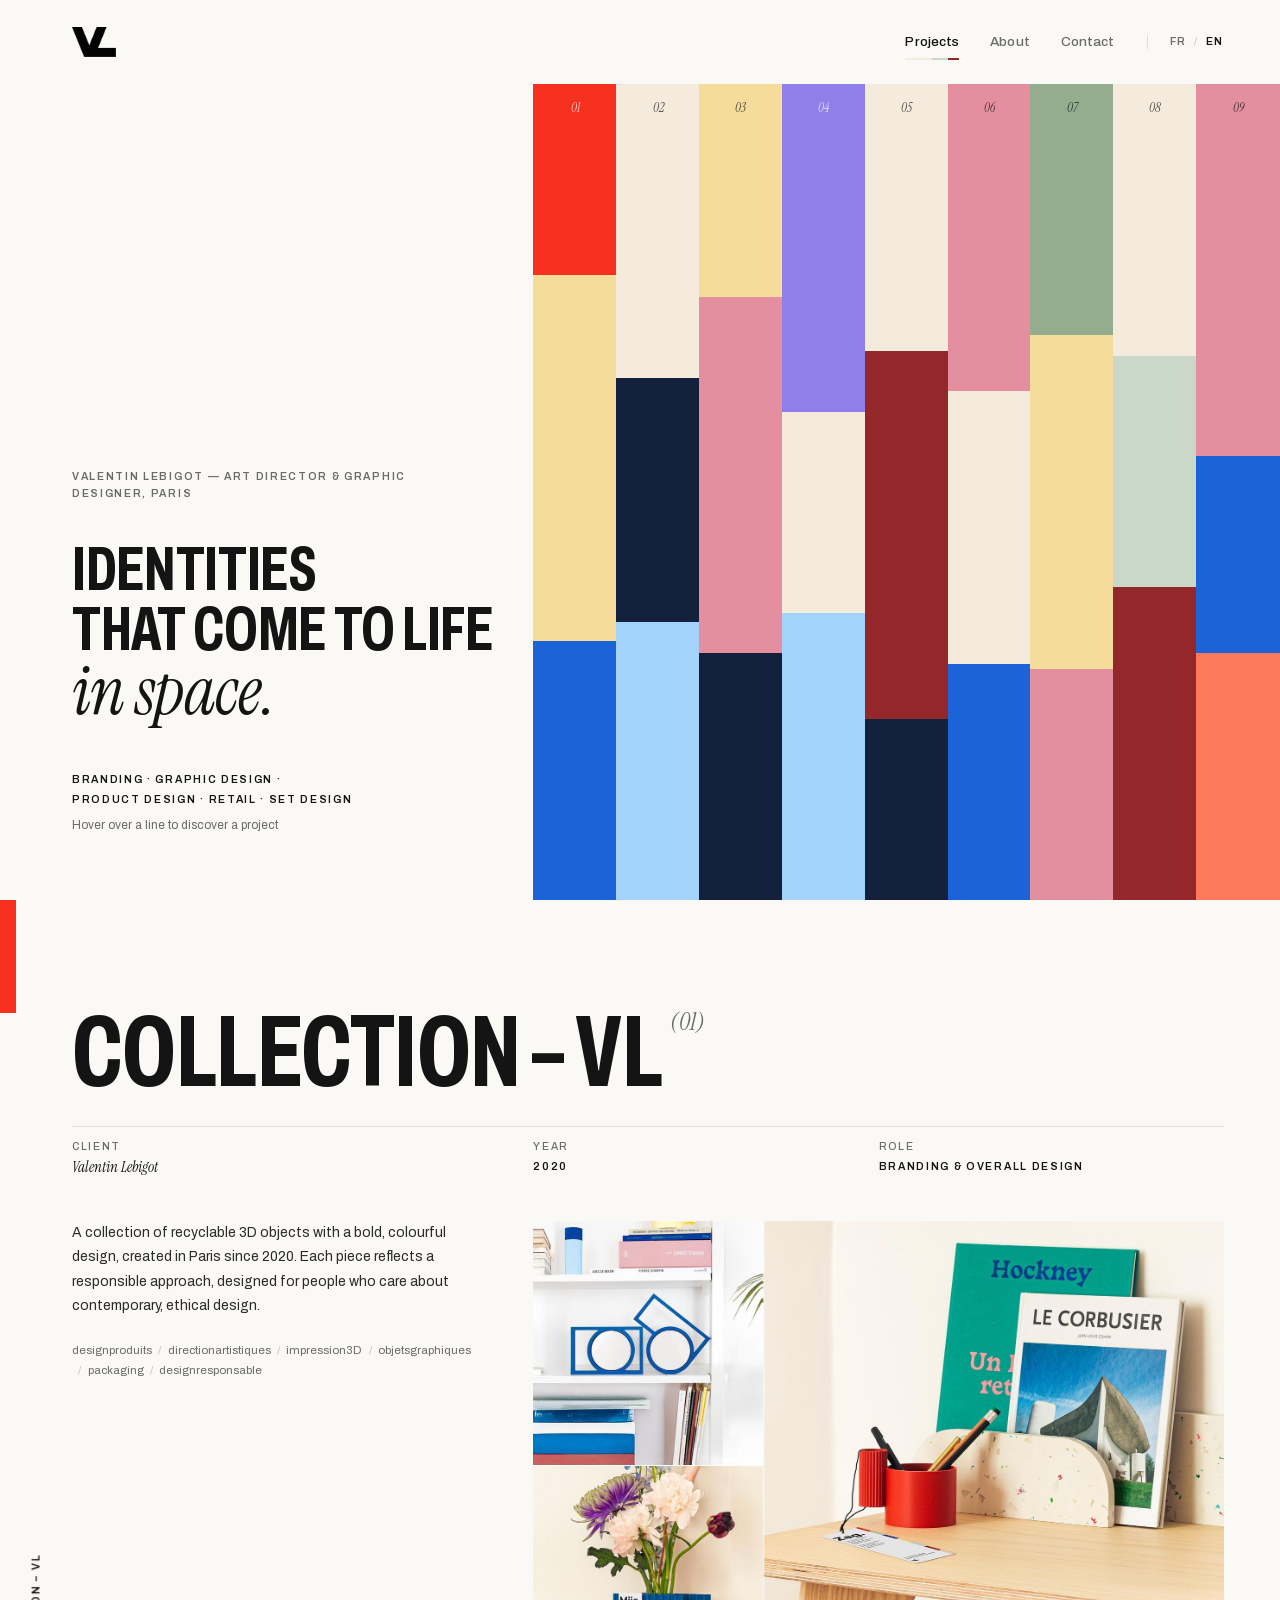
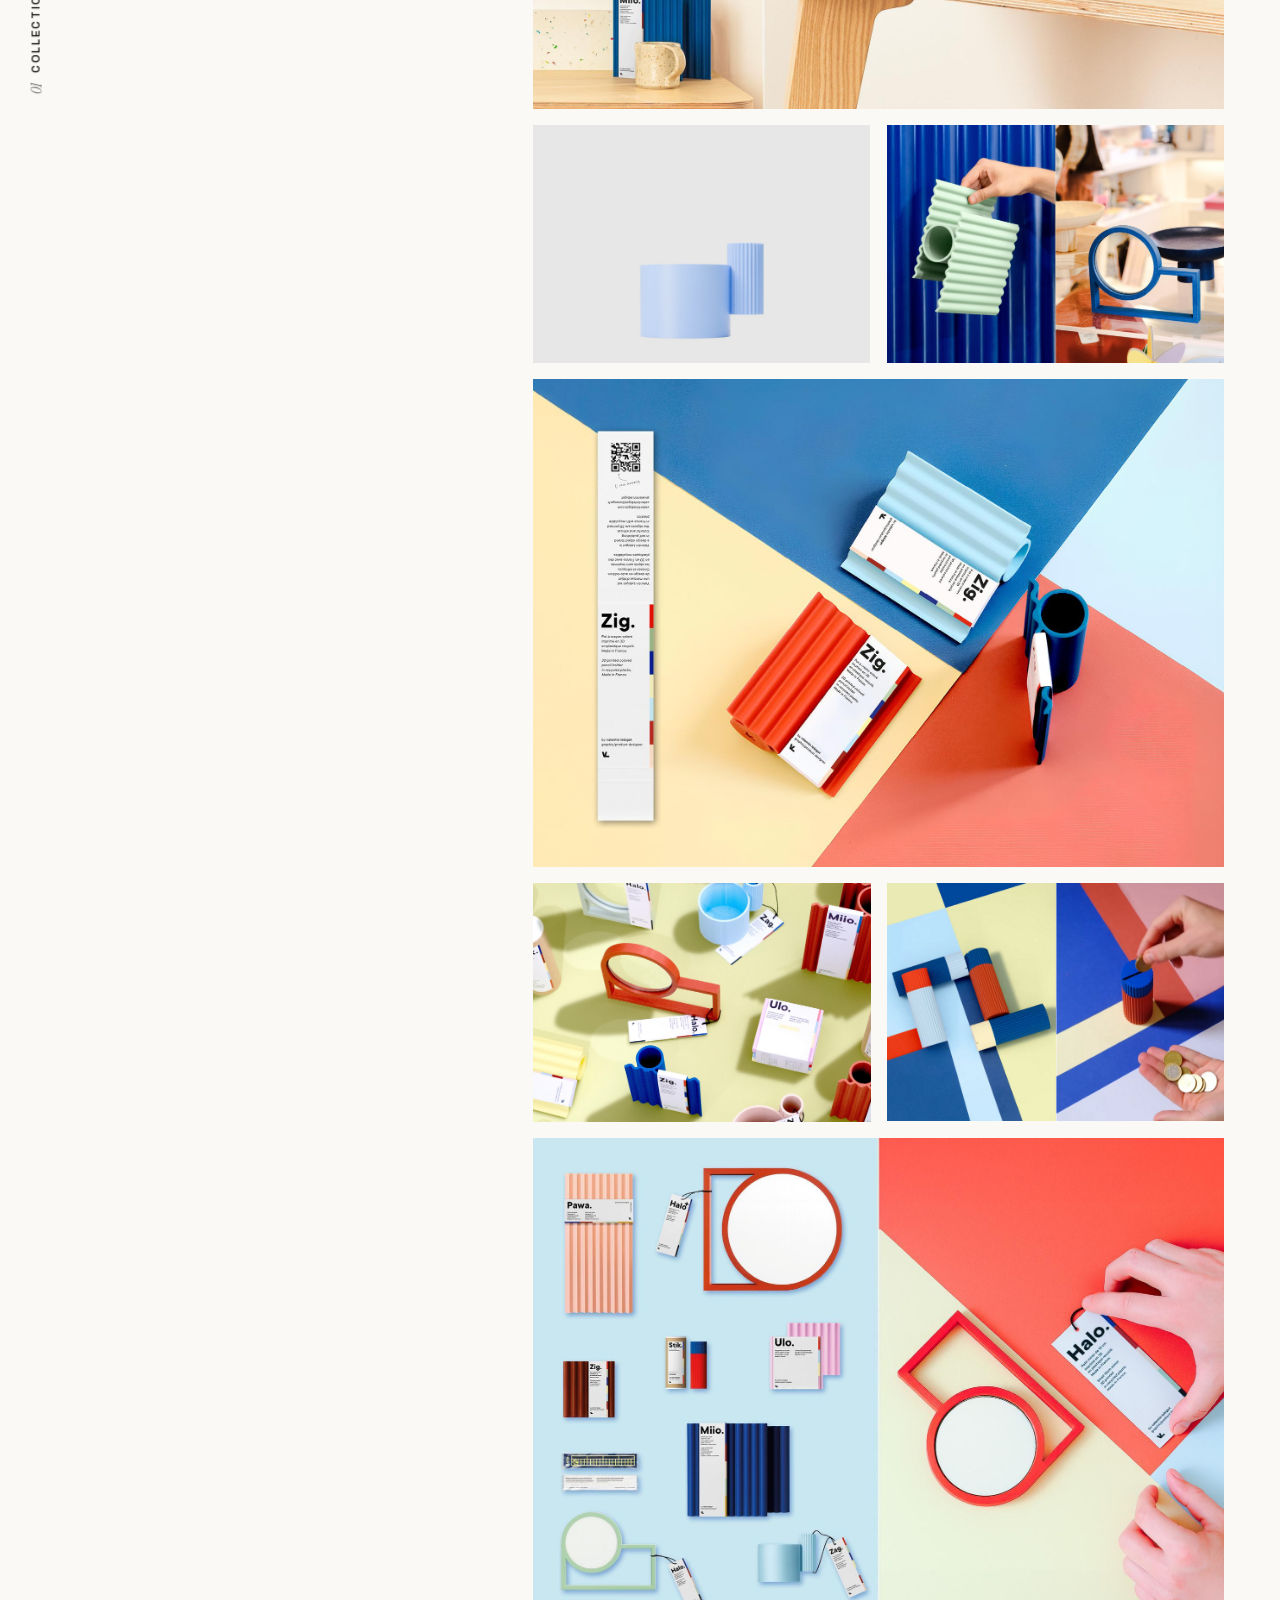
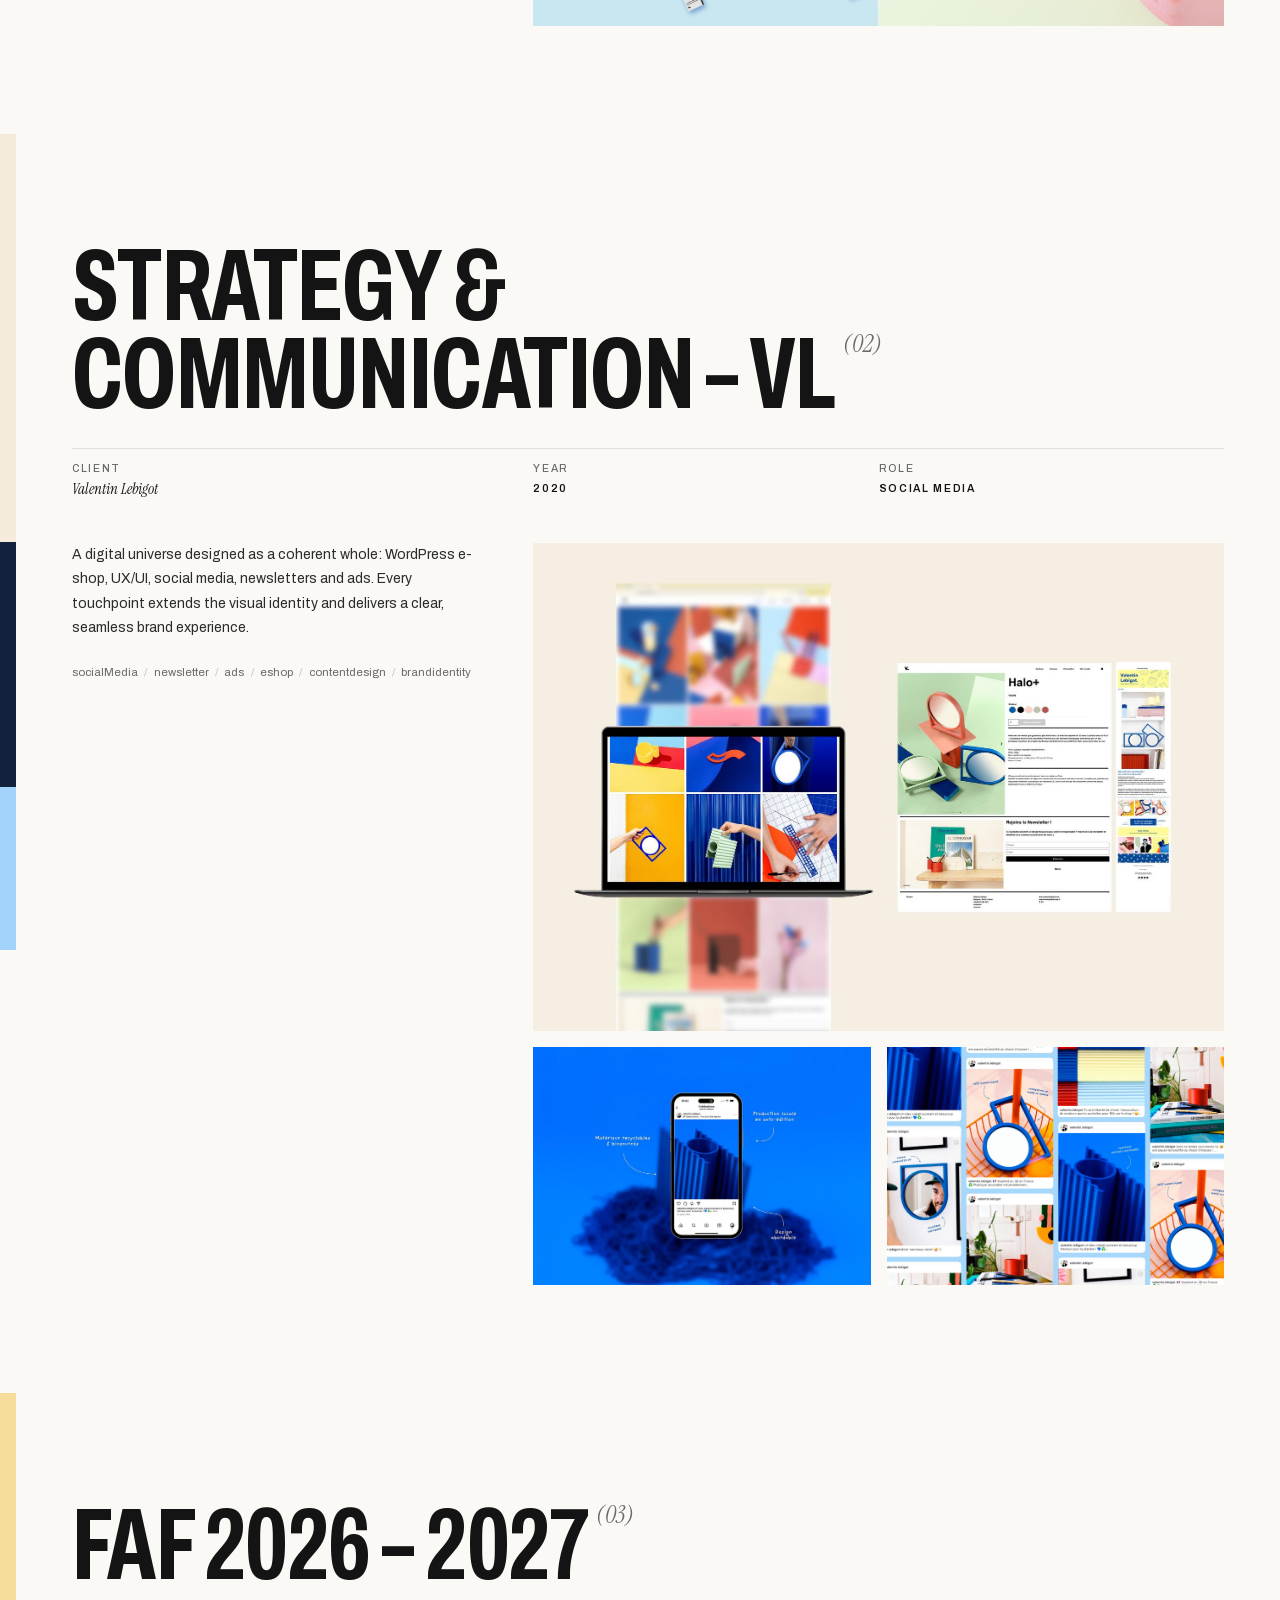
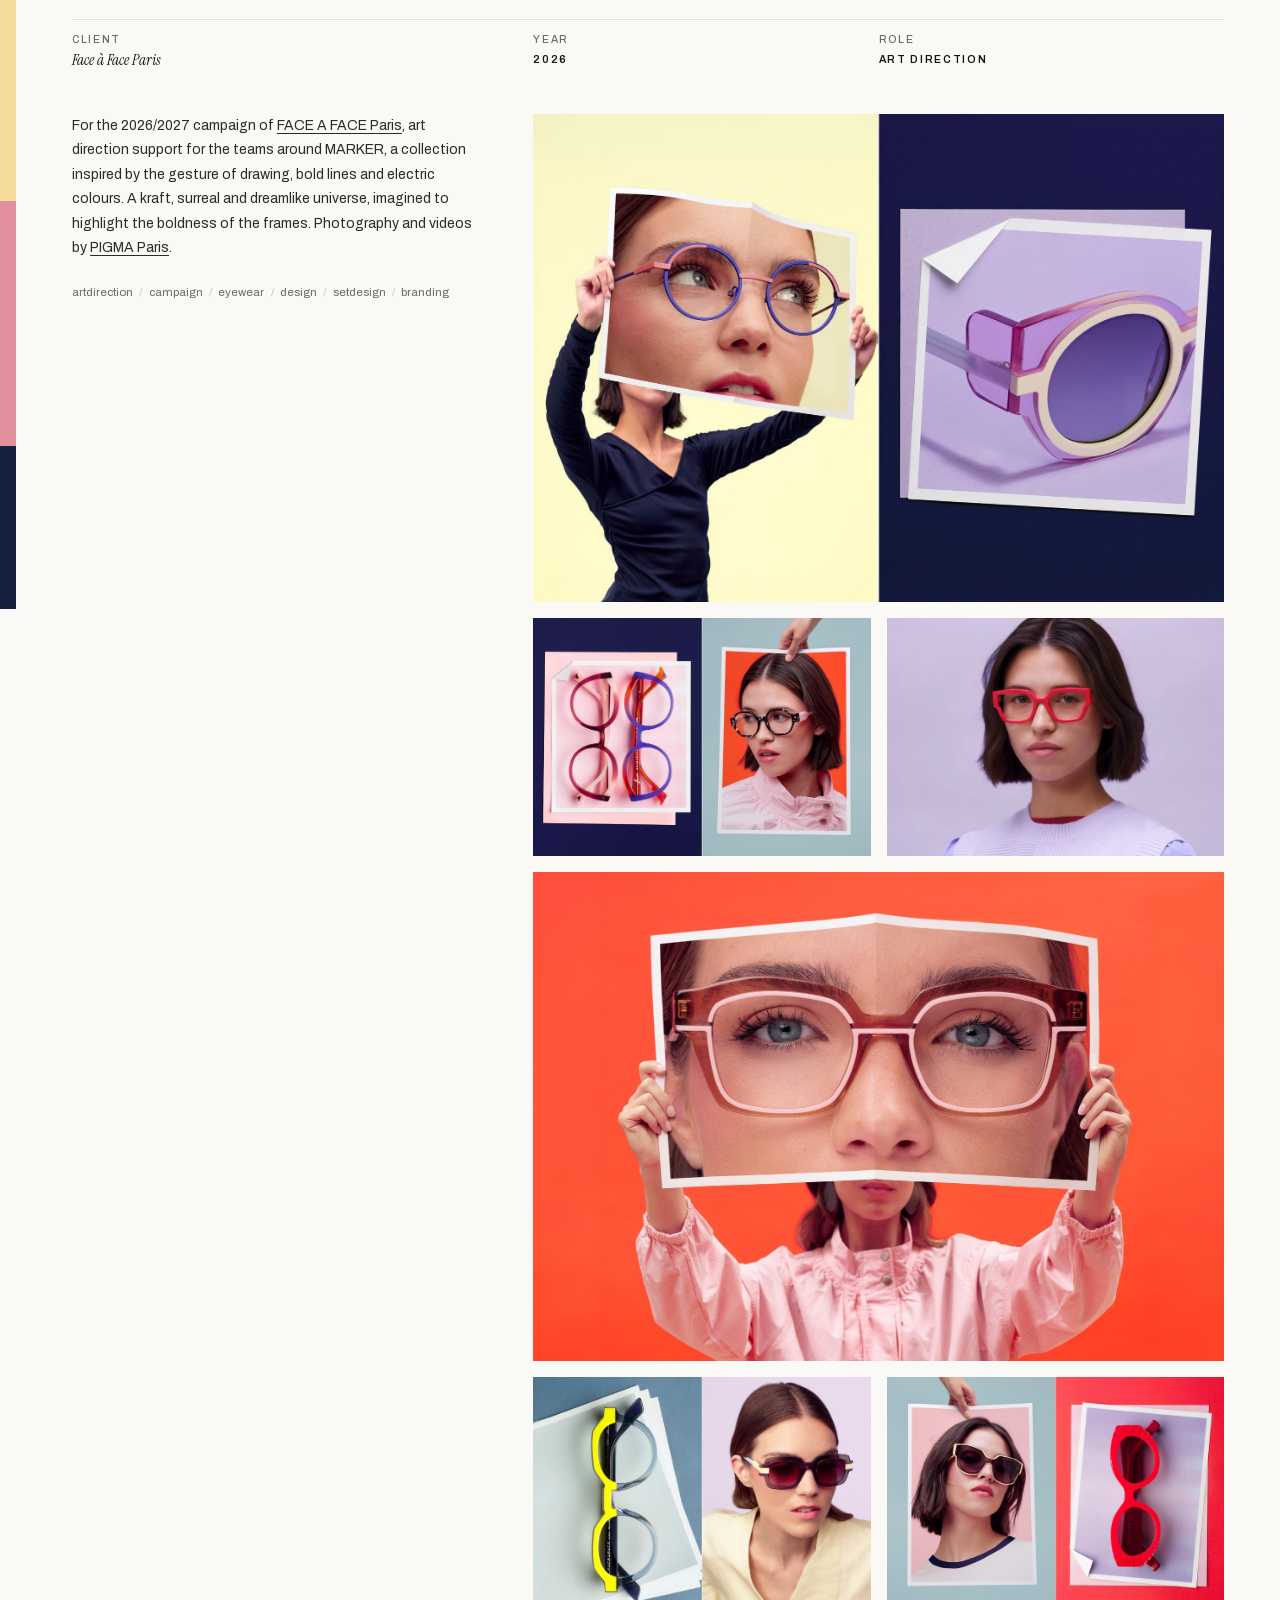
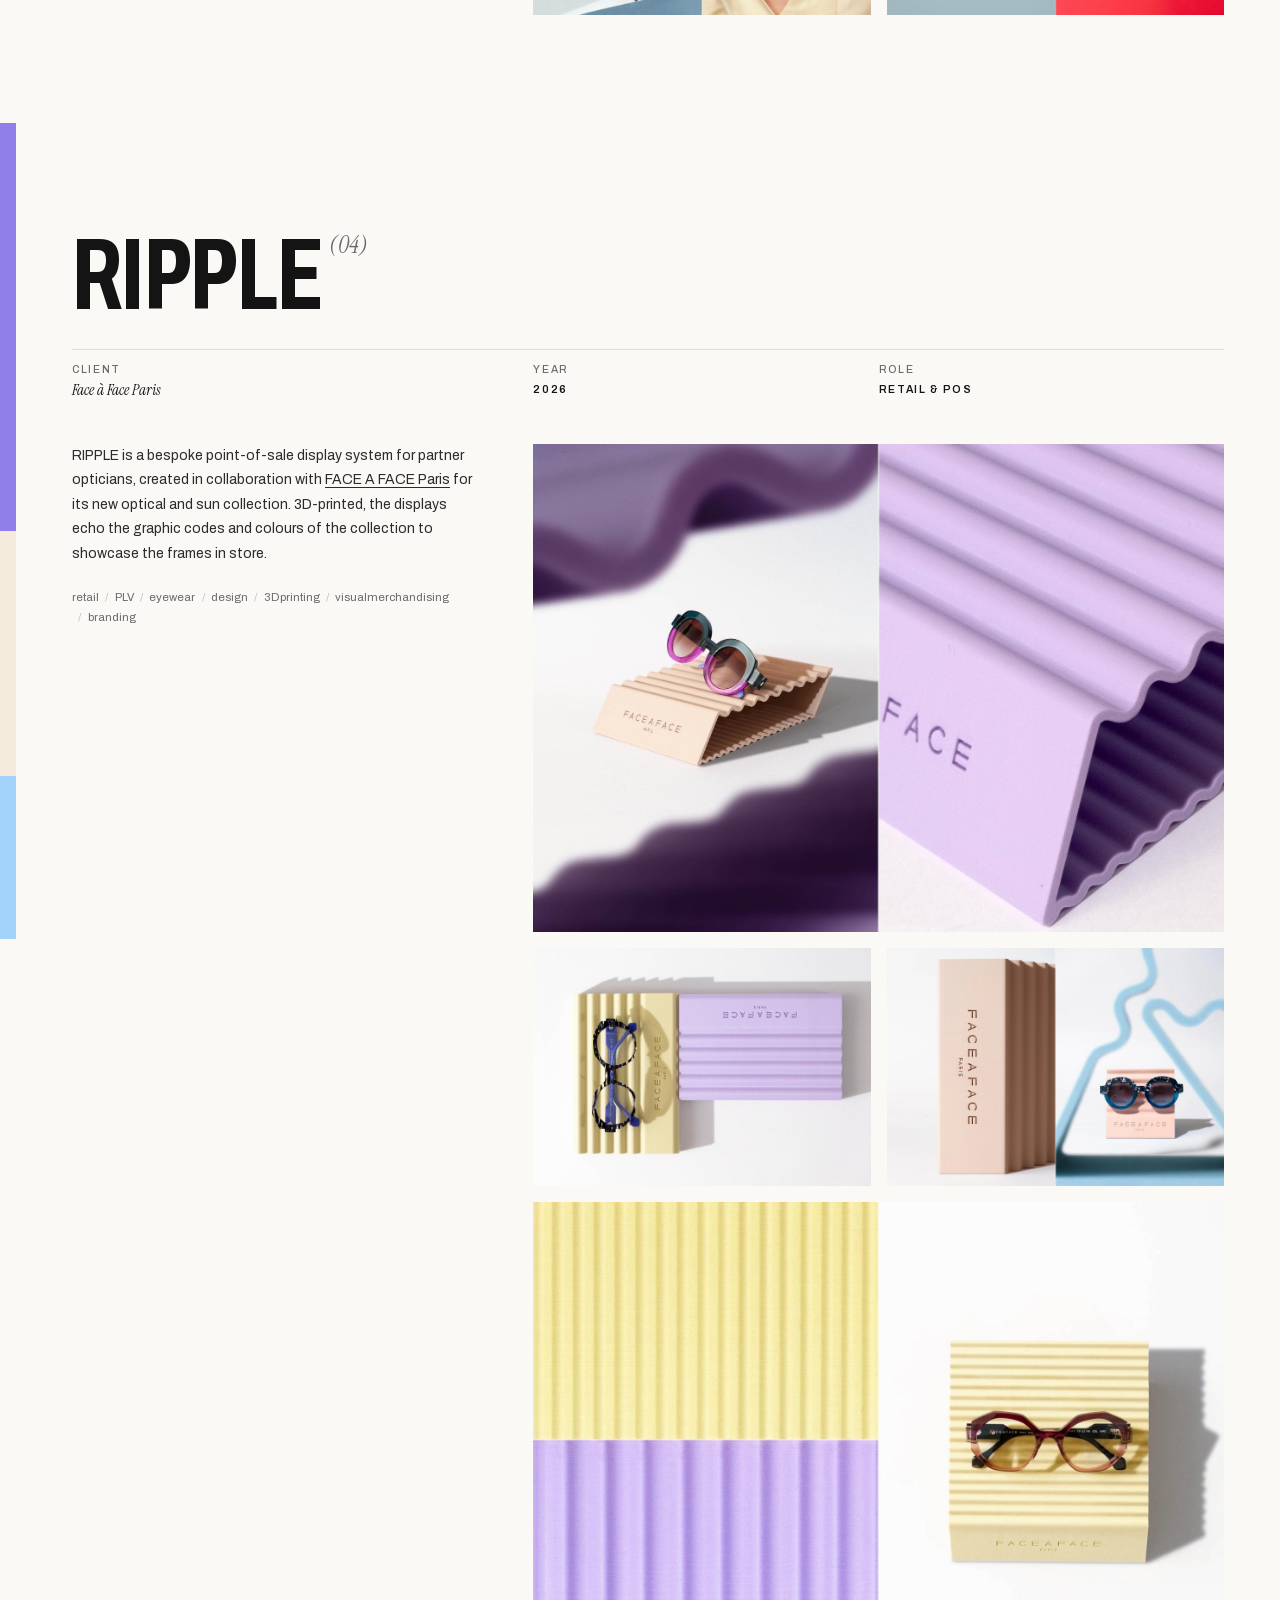
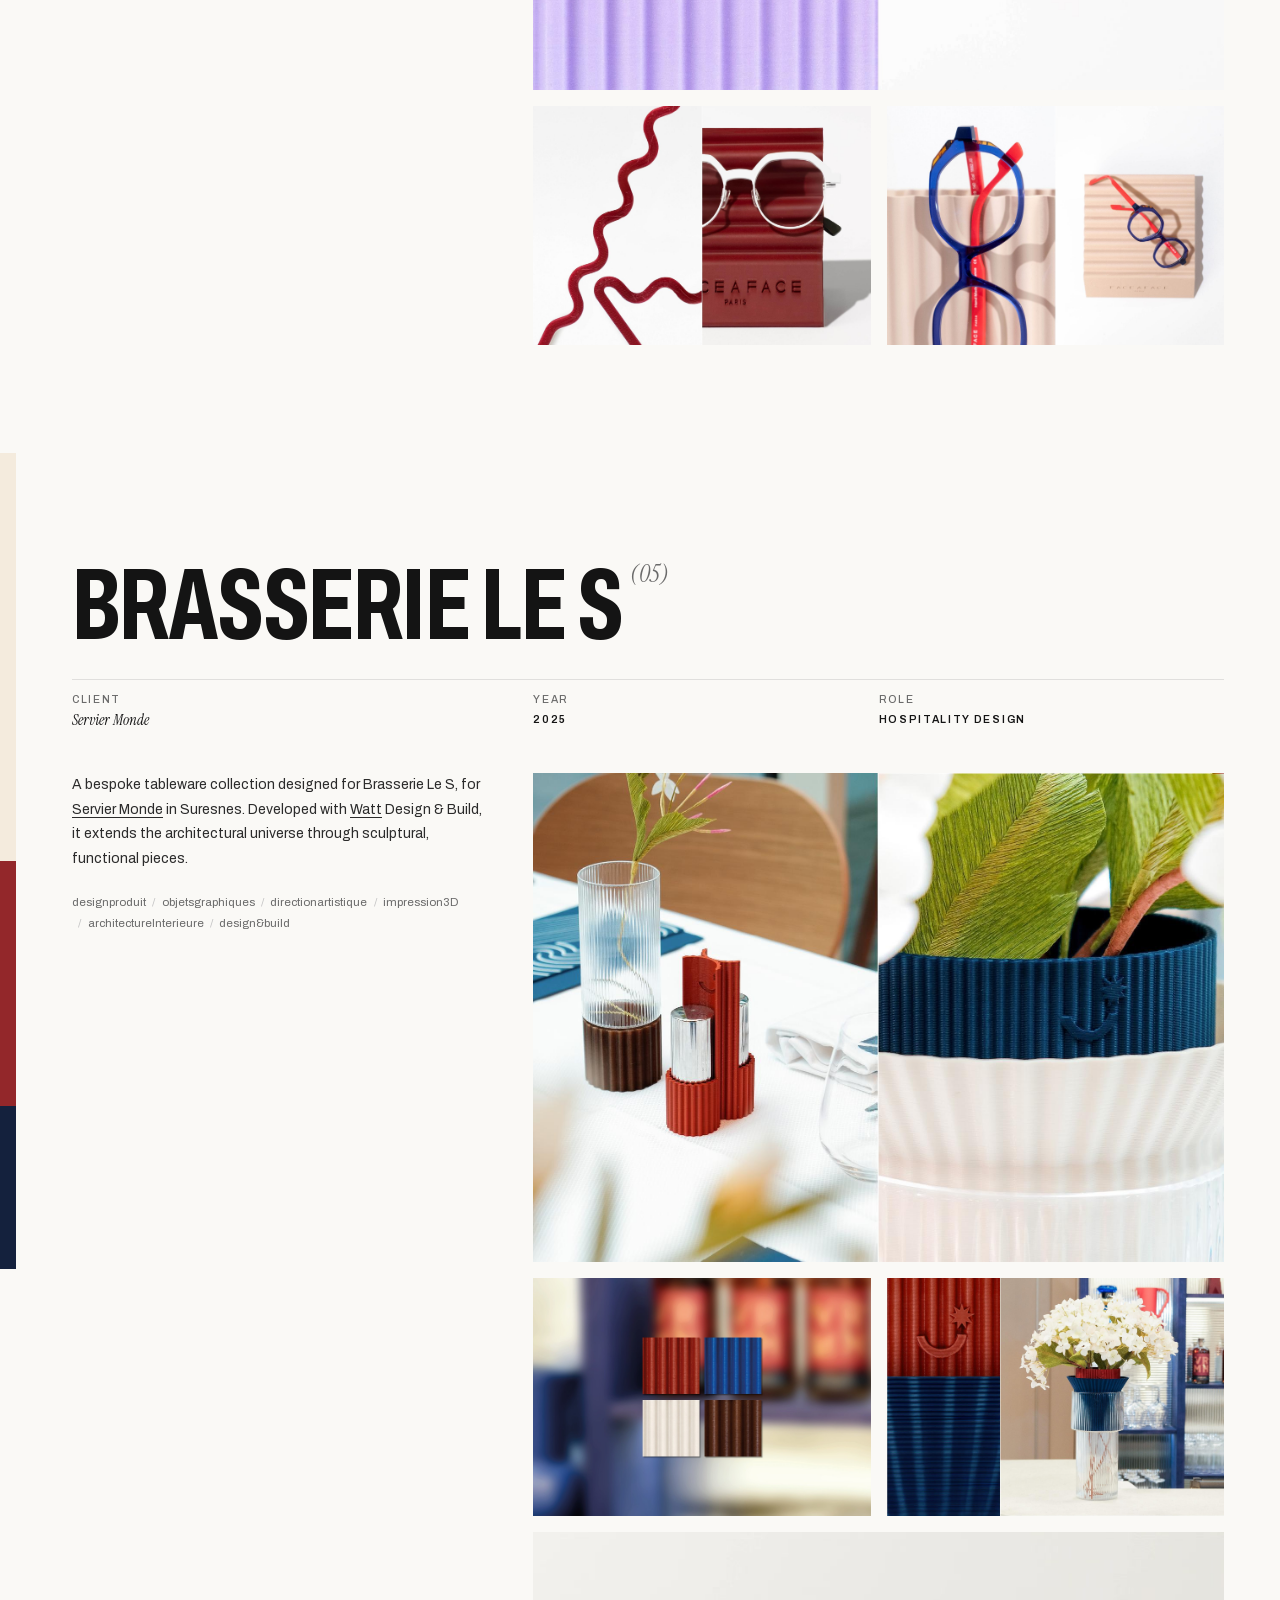
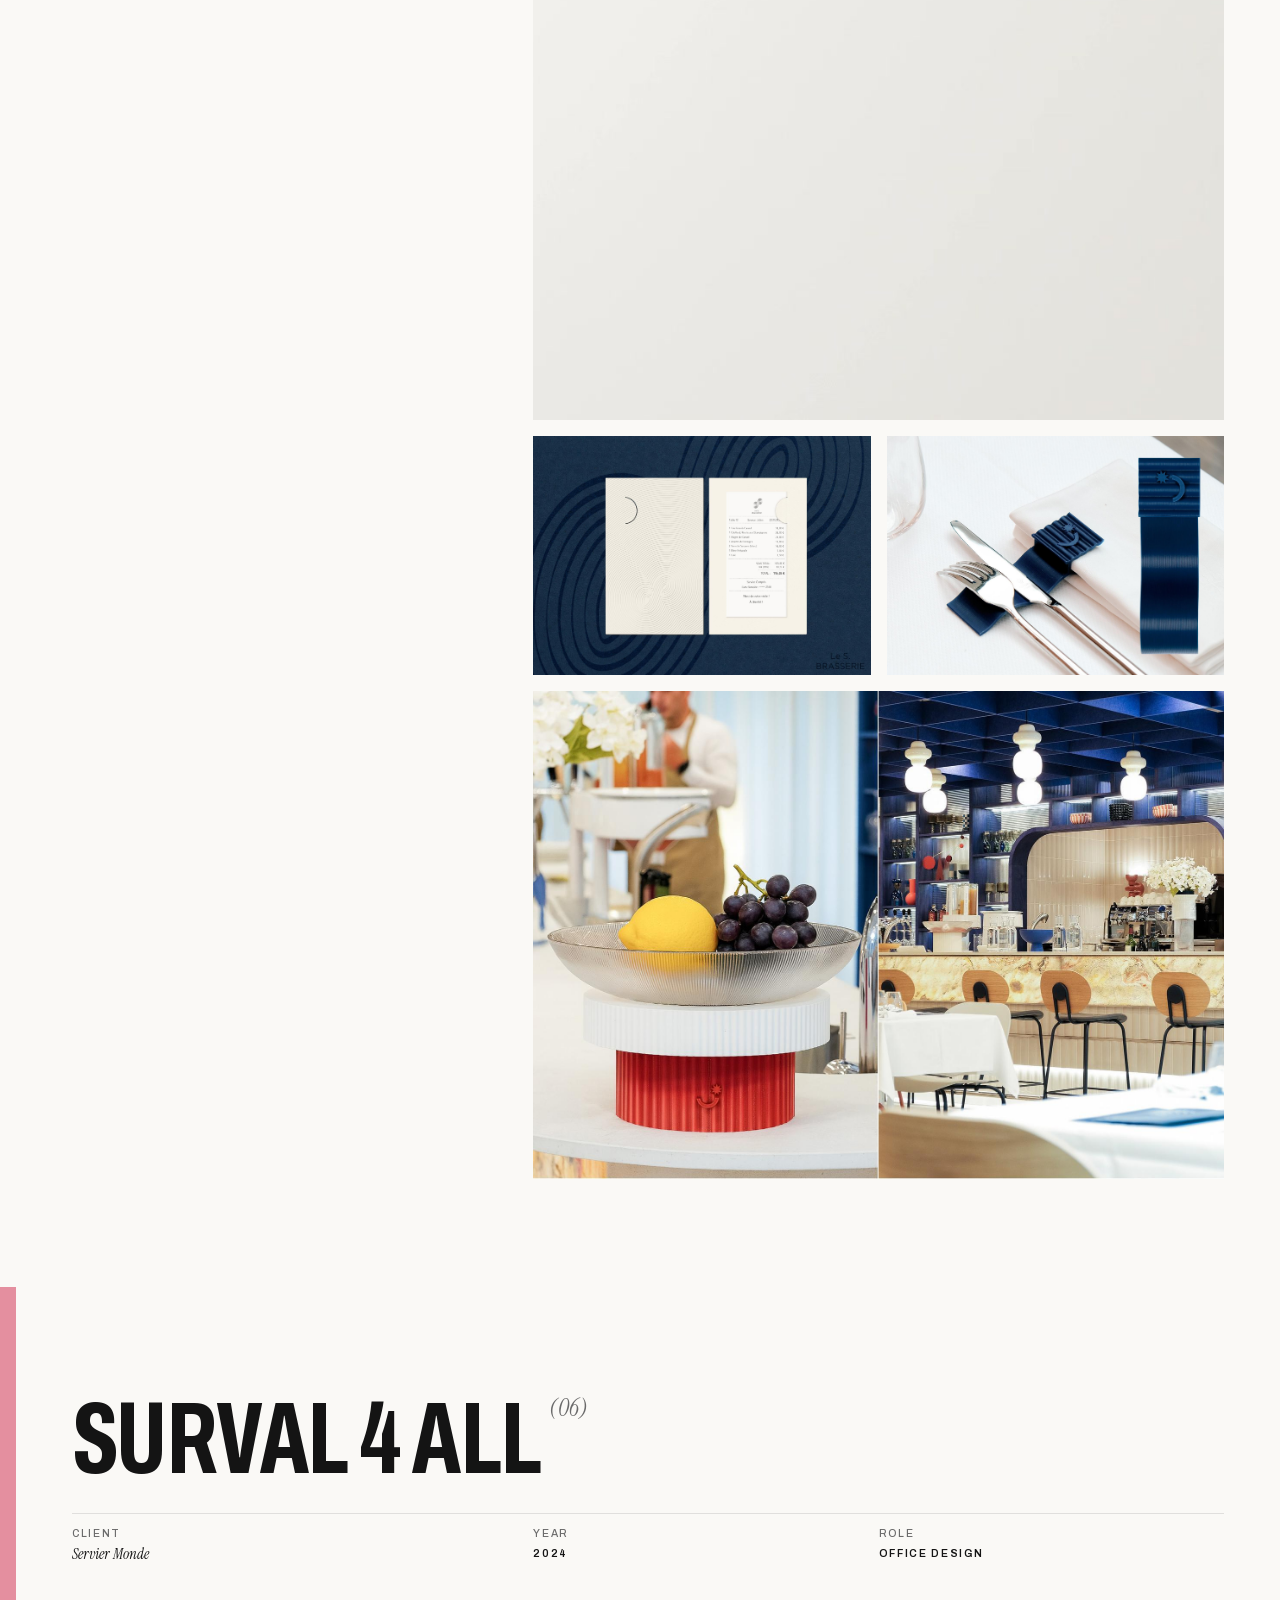
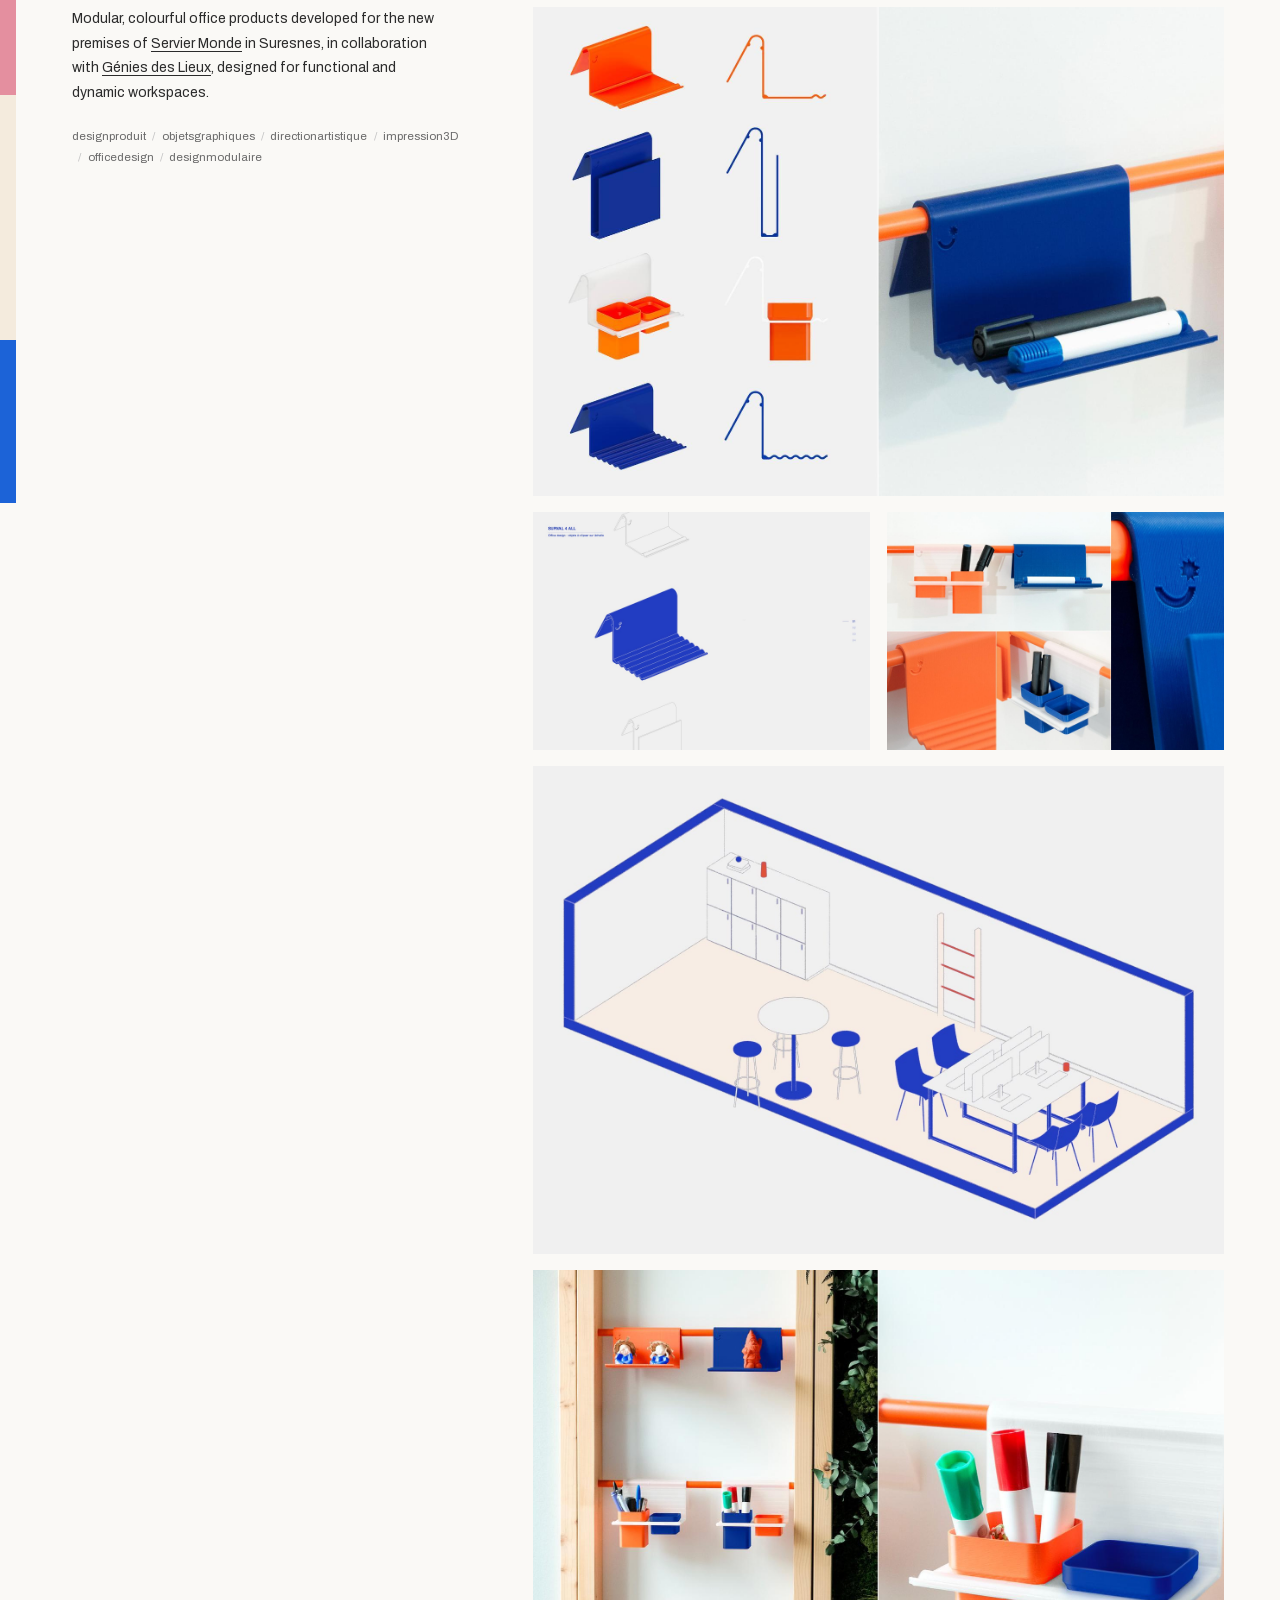
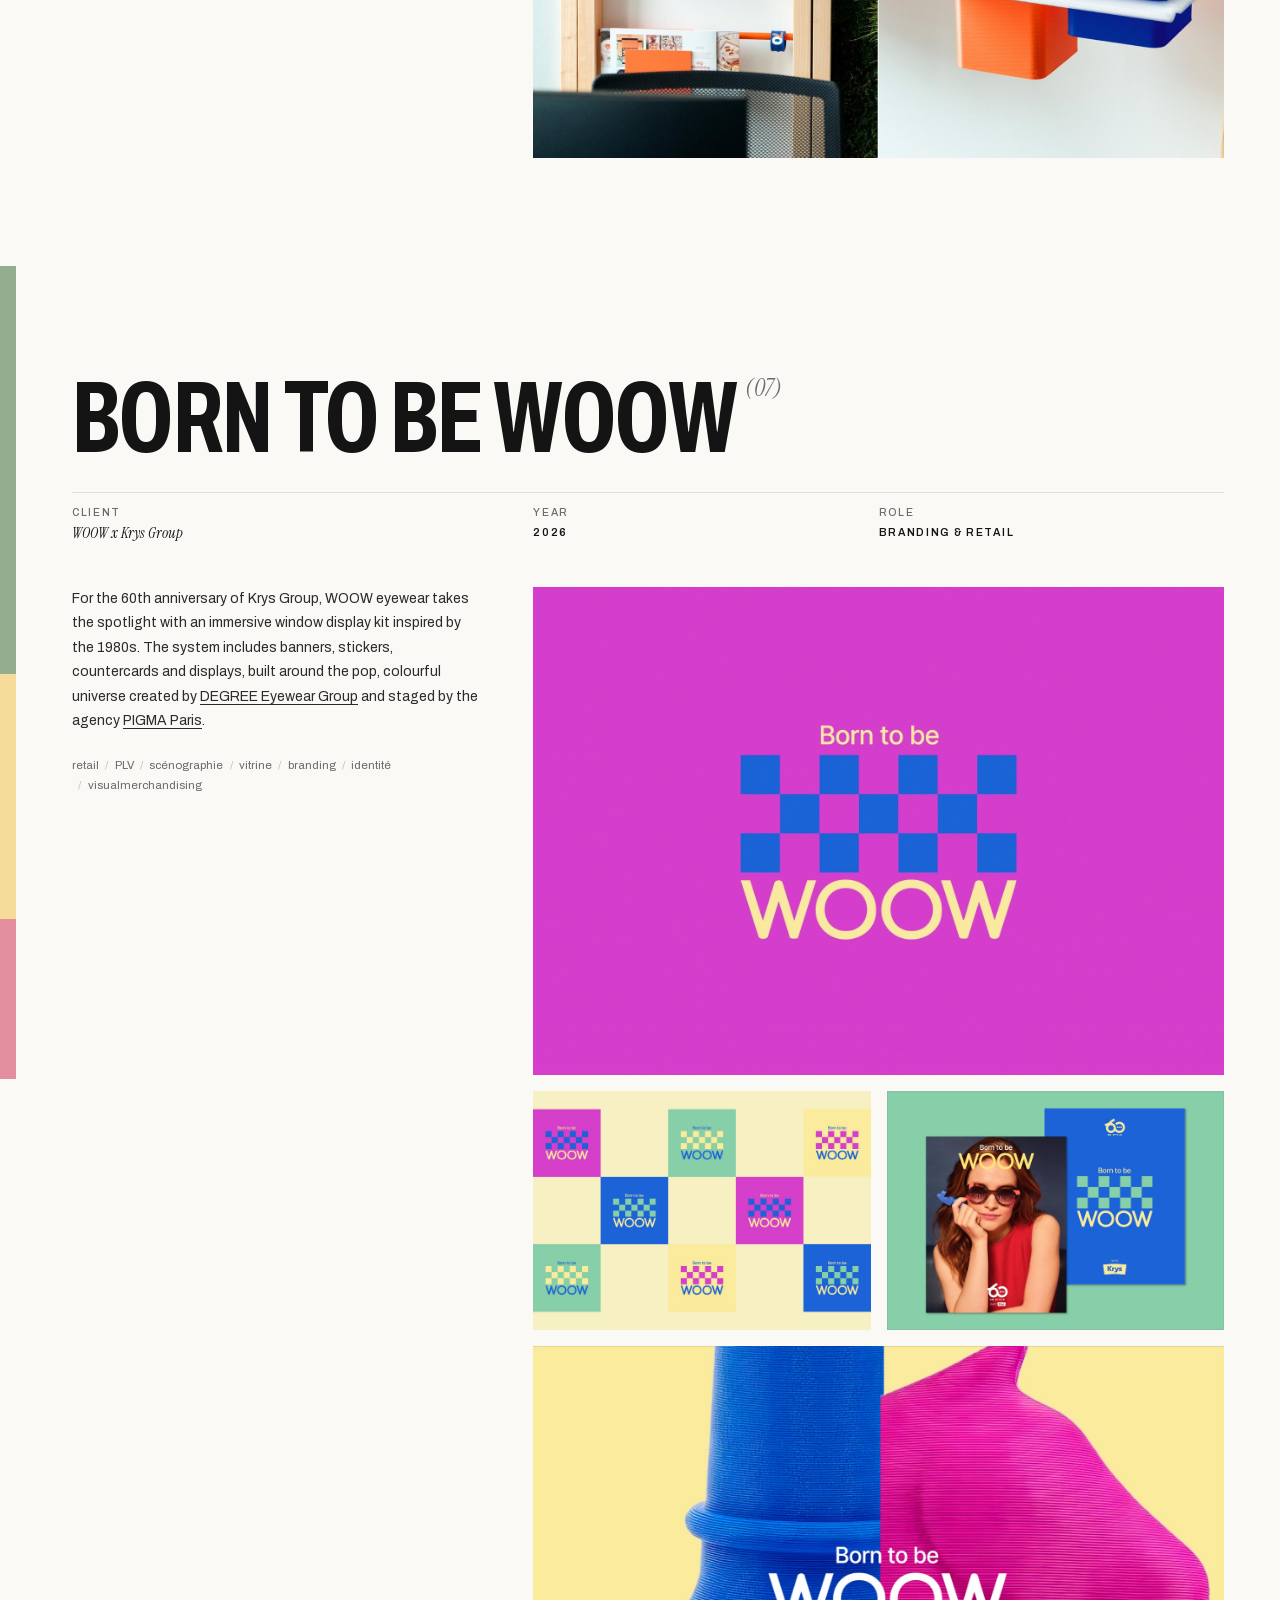
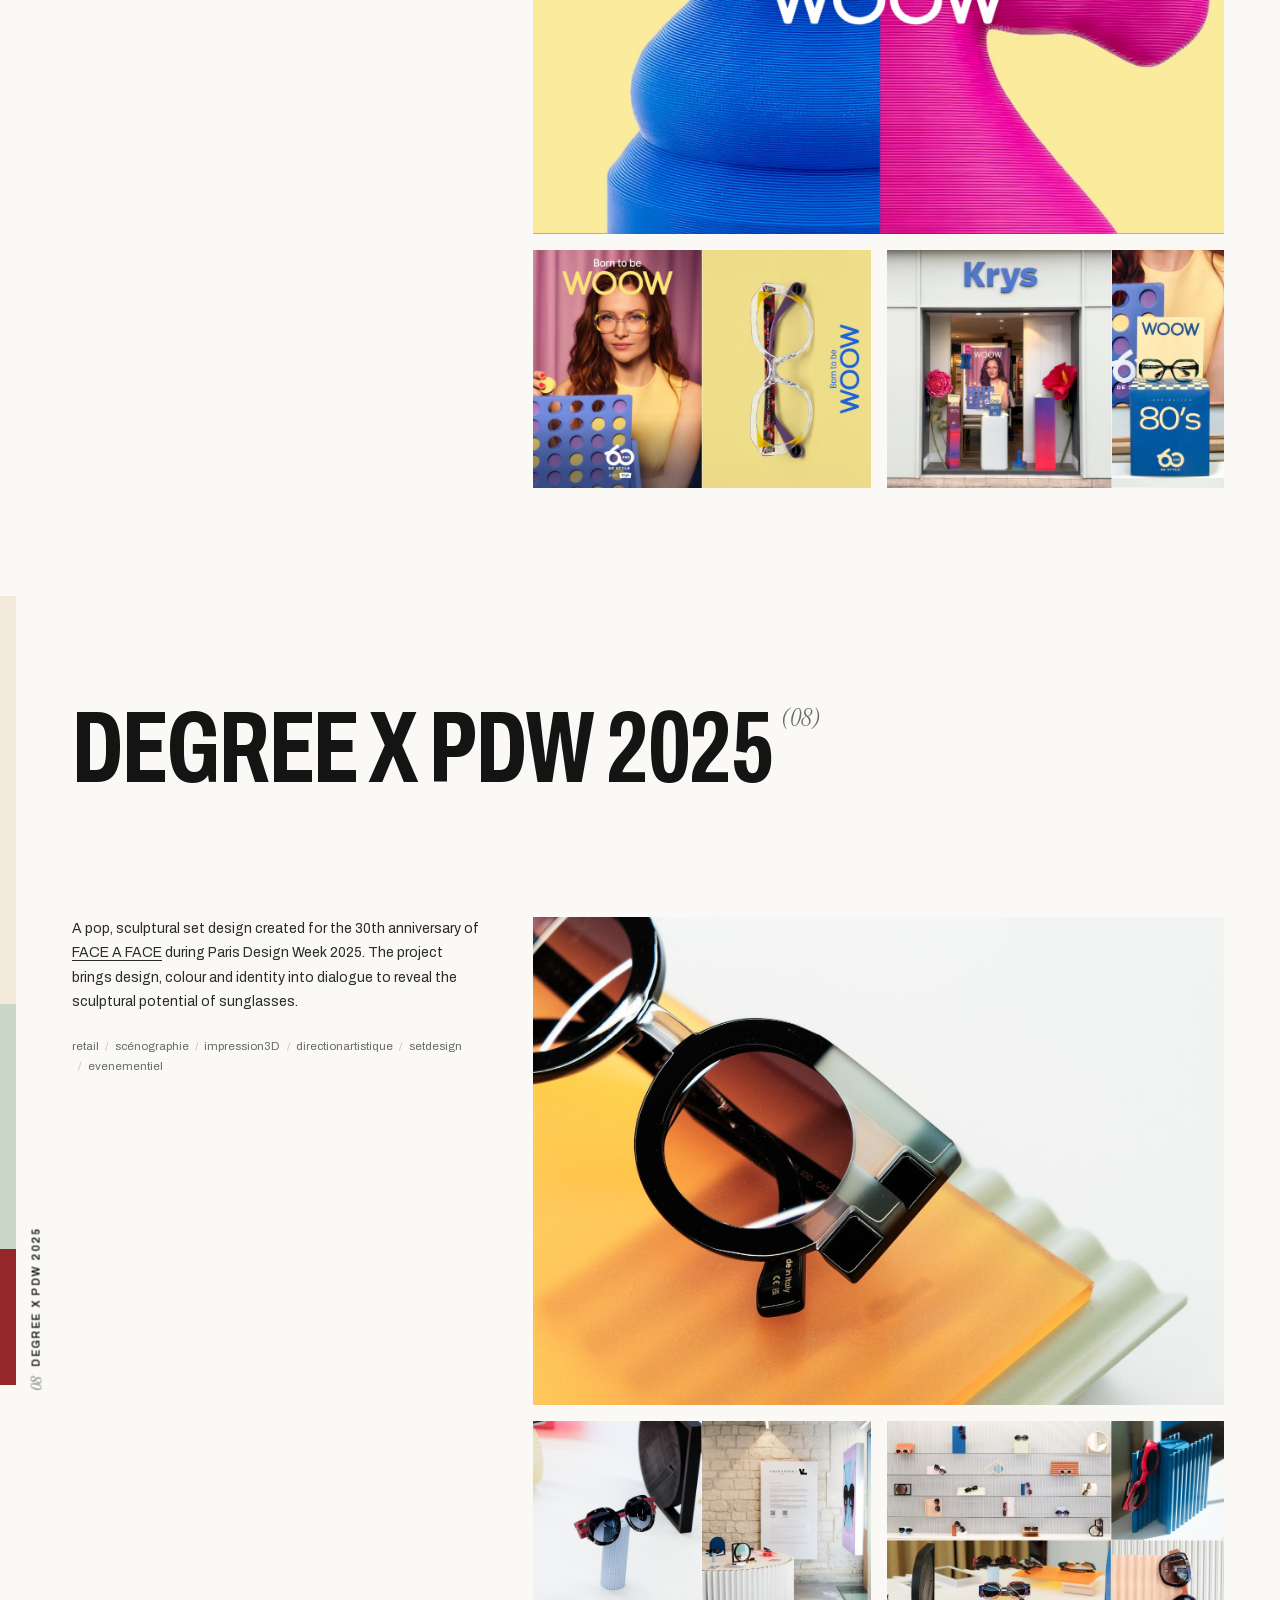
==== commit 4d33edc3: "Téléphone : module de la frise à 12 px (frise, lignes, galeries, pages annexes) Co-Authored-By: Clau" ====
--- a/en/index.html
+++ b/en/index.html
@@ -48,7 +48,7 @@
   </script>
   <link rel="preload" href="/assets/fonts/archivo-latin.woff2" as="font" type="font/woff2" crossorigin>
   <link rel="stylesheet" href="/css/fonts.css?v=5.7">
-  <link rel="stylesheet" href="/css/style.css?v=11.4">
+  <link rel="stylesheet" href="/css/style.css?v=11.5">
 </head>
 <body class="is-loading">
 
--- a/css/style.css
+++ b/css/style.css
@@ -313,7 +313,7 @@
 
 /* ---------- Mobile ---------- */
 @media (max-width: 900px) {
-  :root { --rail: 8px; --pad: 20px; --head-h: 66px; }
+  :root { --rail: 12px; --pad: 20px; --head-h: 66px; }
   .head__logo img { width: 36px; }
   .head { justify-content: space-between; }
   .head__burger {
@@ -755,7 +755,7 @@
   .work__facts em { font-size: 16px; line-height: 1.15; }
   /* galeries alignées sur le bord du texte, aussi larges que possible : seule une fine part de la suivante dépasse */
   .work__media { margin-left: calc(var(--rail) + var(--pad) + 16px); }
-  .work__media > .shot { flex: 0 0 calc(100% - var(--rail) - 16px); }   /* 16 px de l'image suivante restent visibles */
+  .work__media > .shot { flex: 0 0 calc(100% - 2 * var(--rail)); }   /* l'image suivante reste visible sur la largeur de la frise */
 }
 /* téléphone : titre, infos et paragraphe forment un seul bloc — écarts resserrés */
 @media (max-width: 900px) {
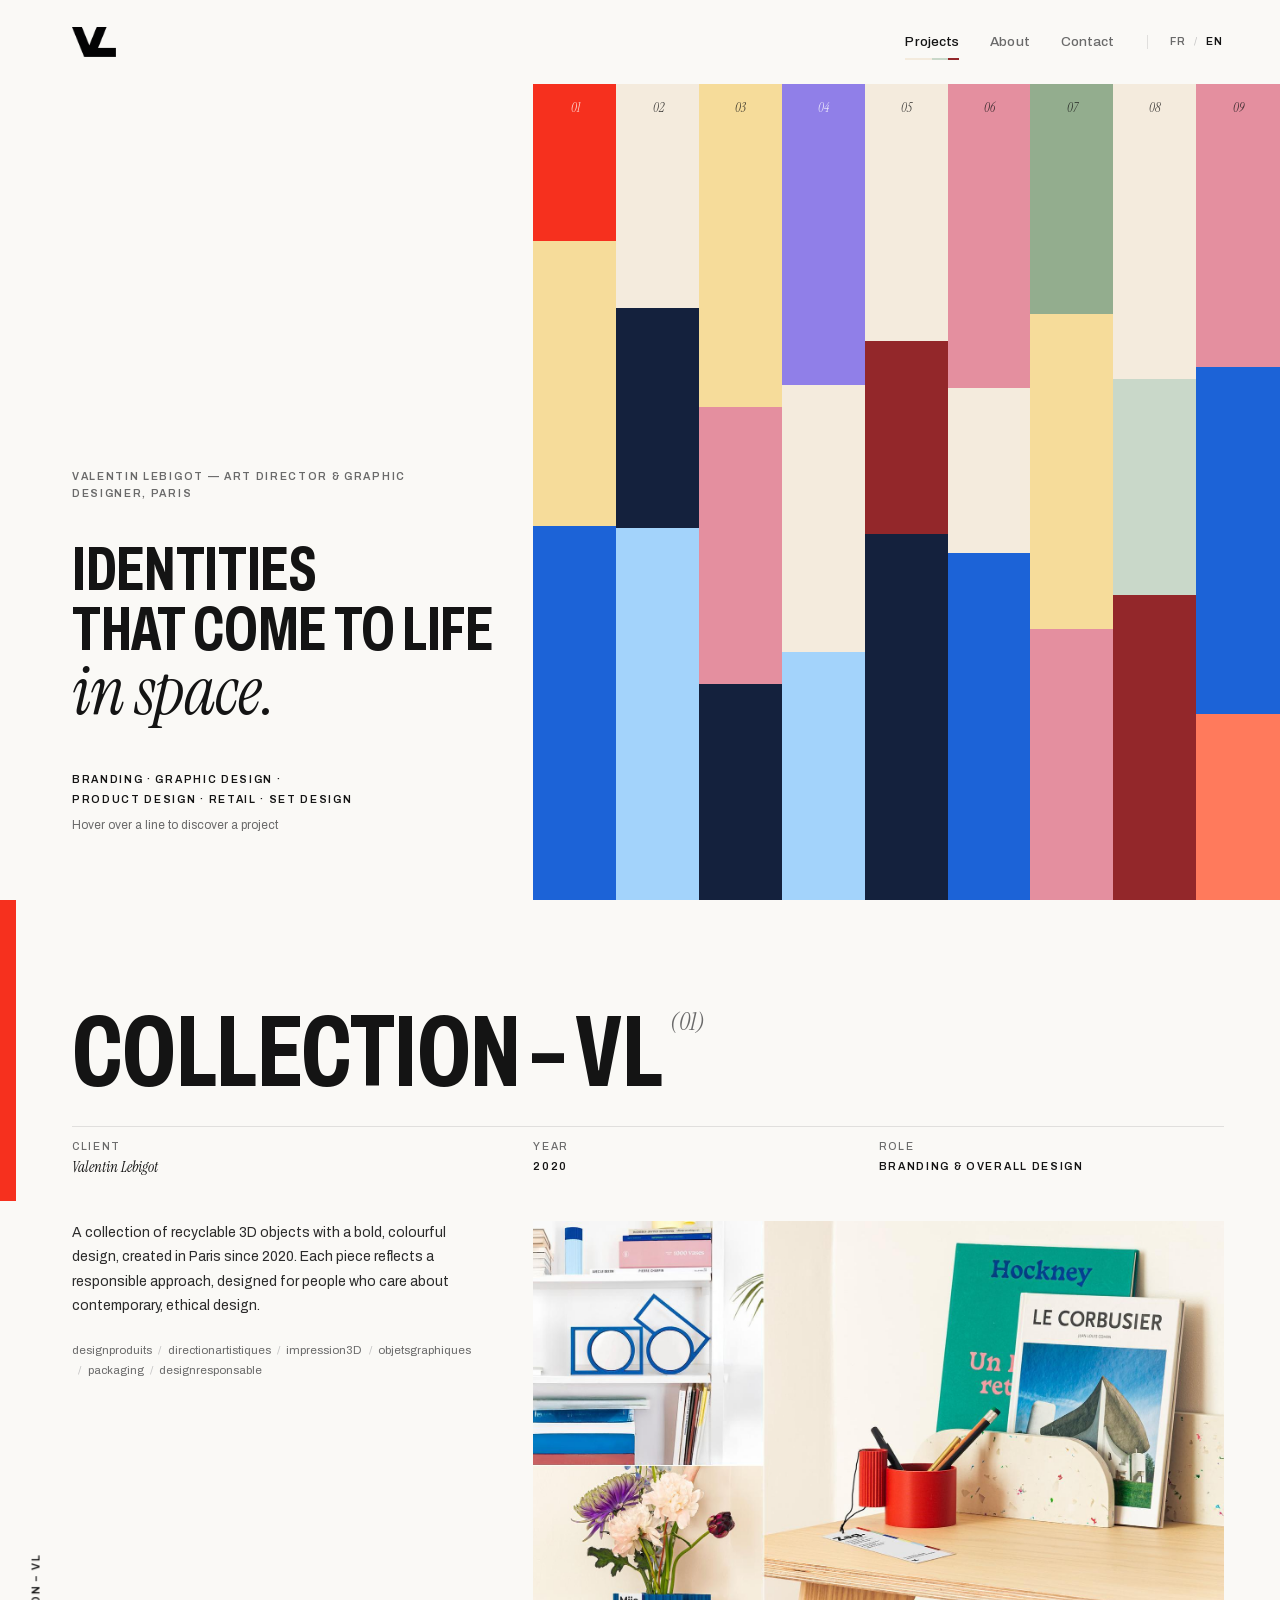
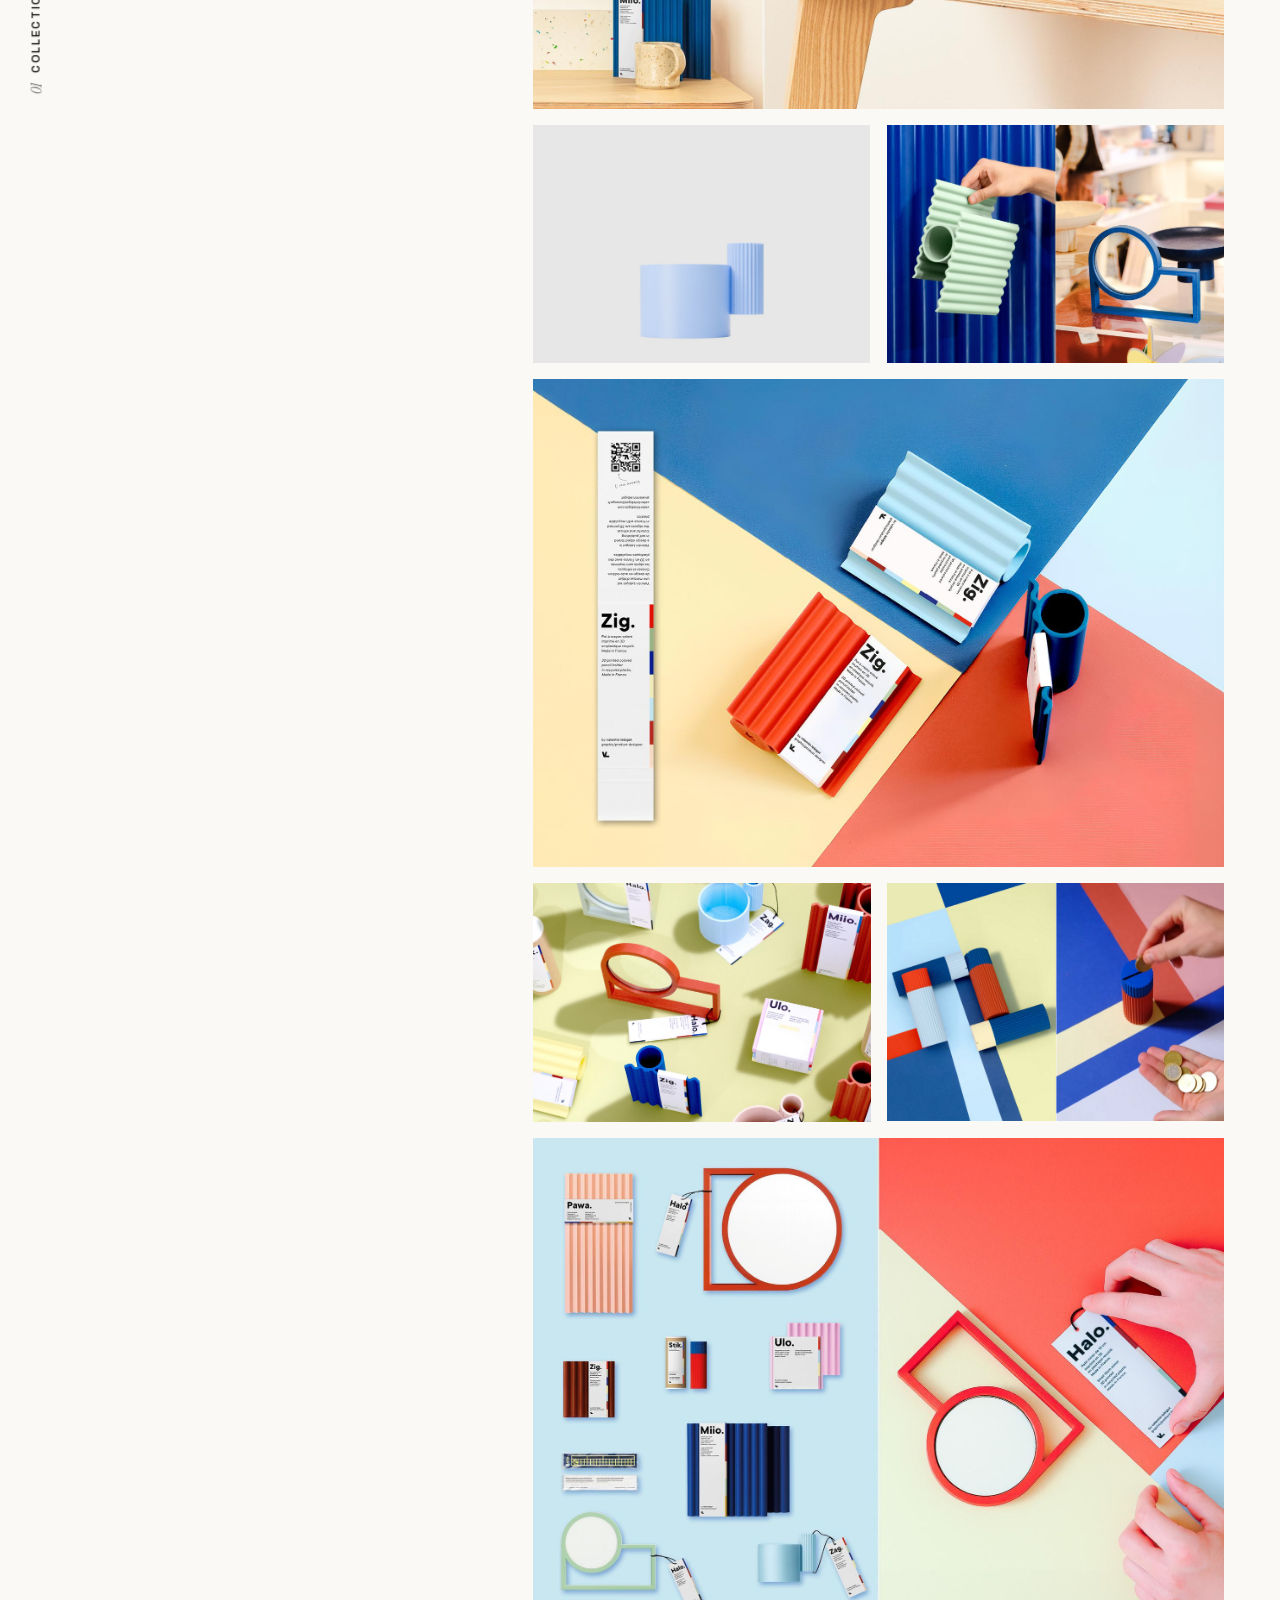
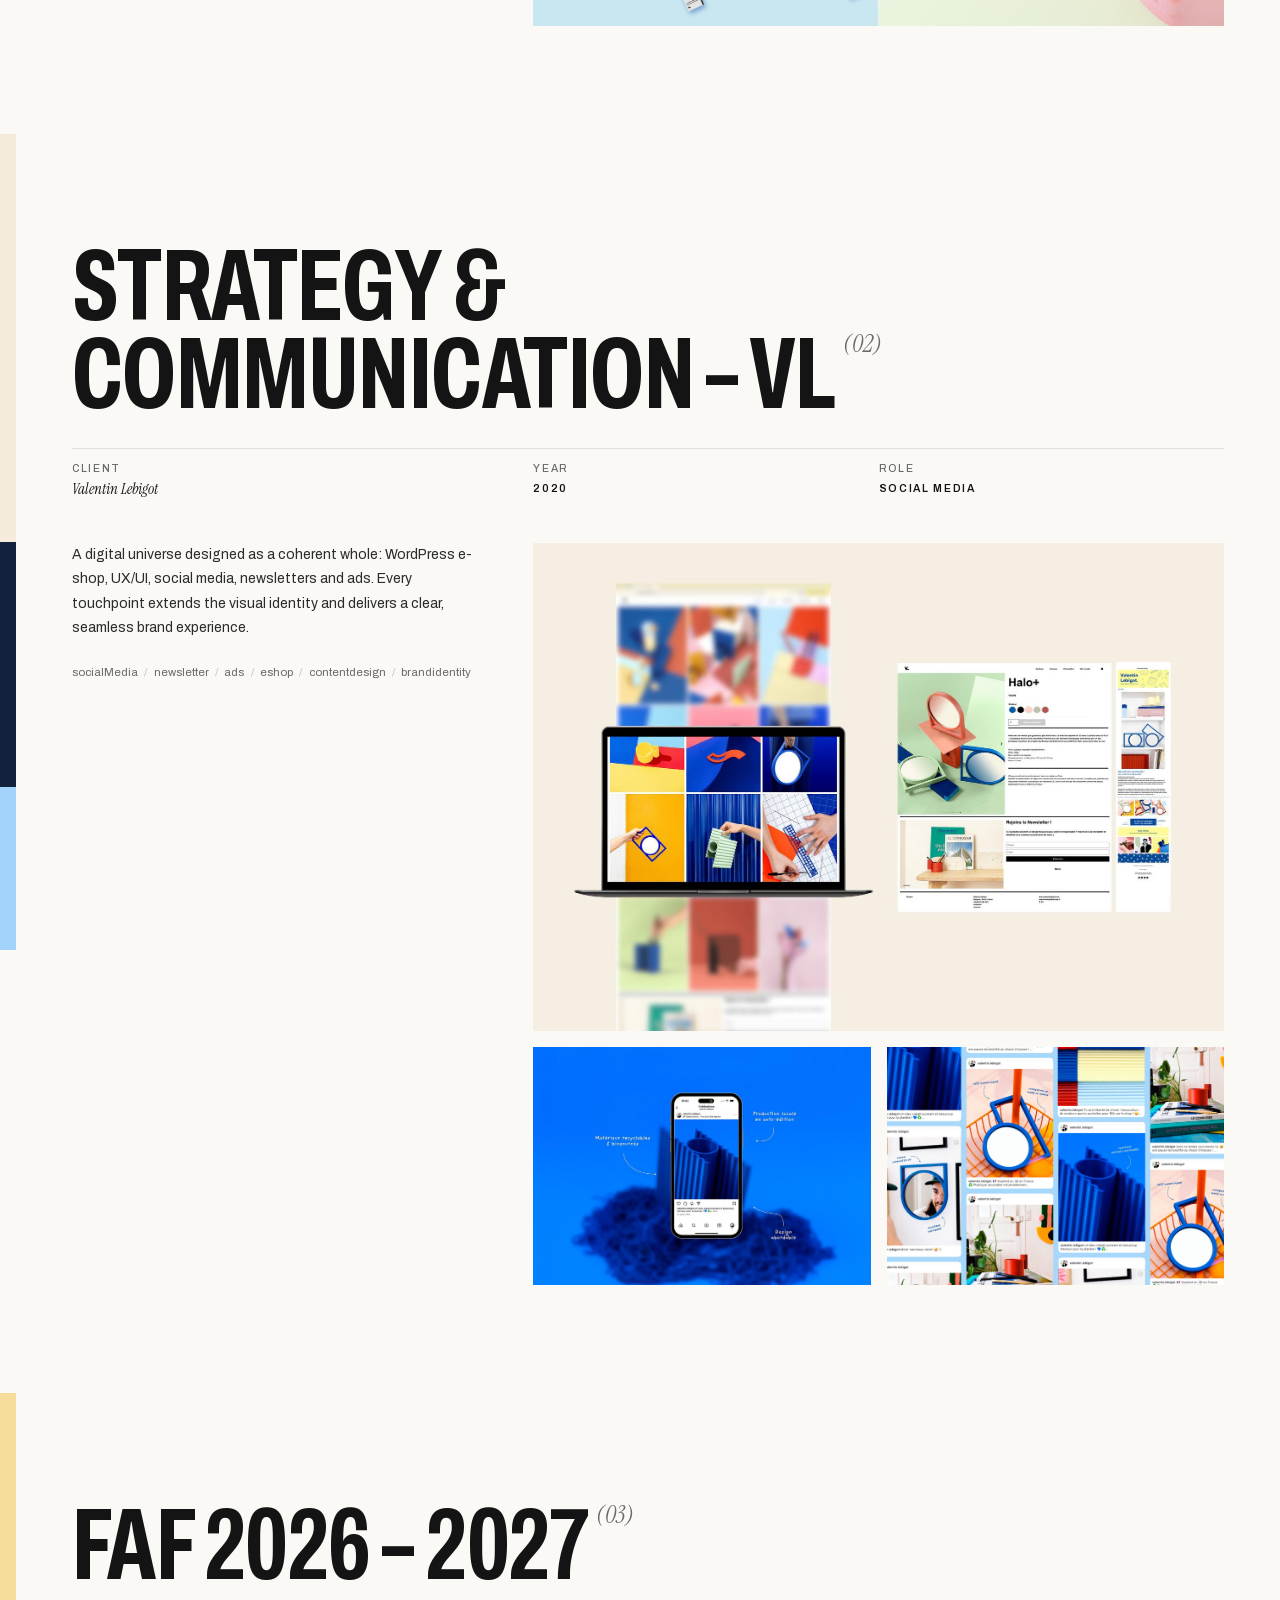
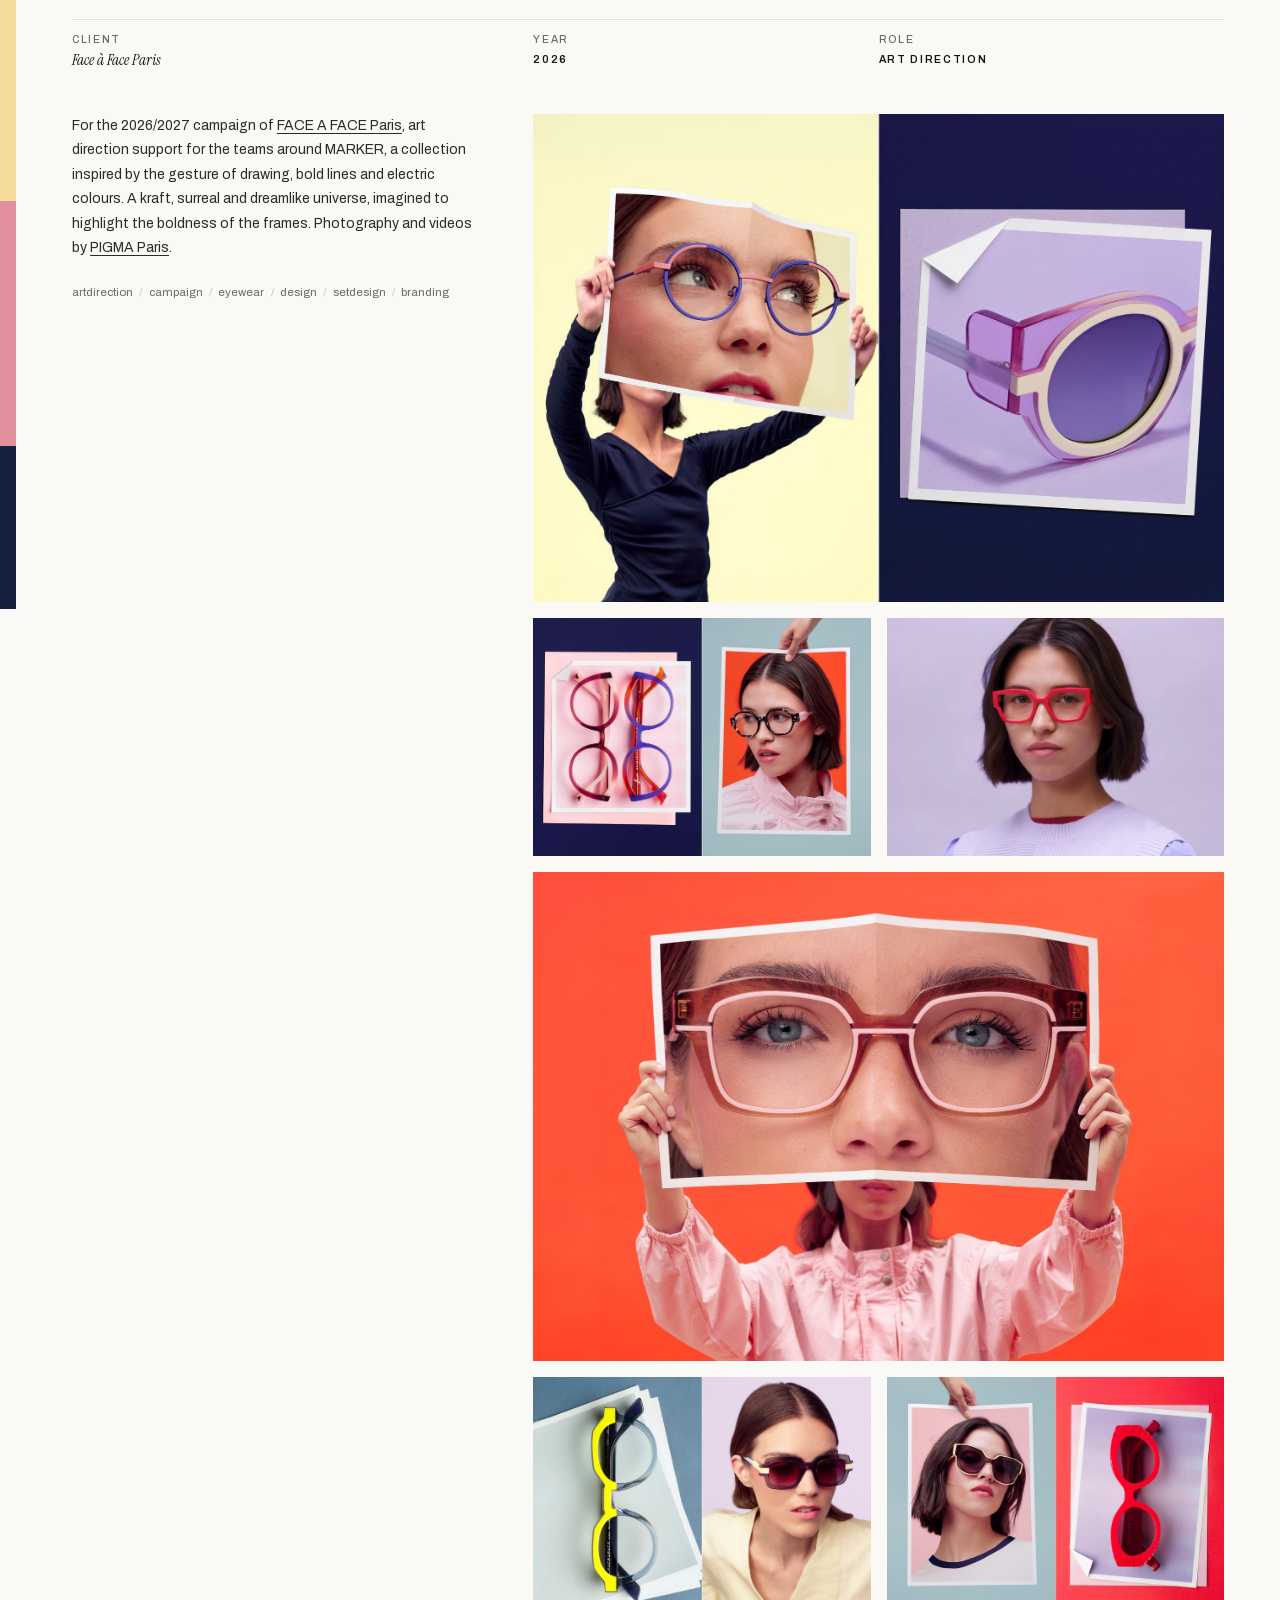
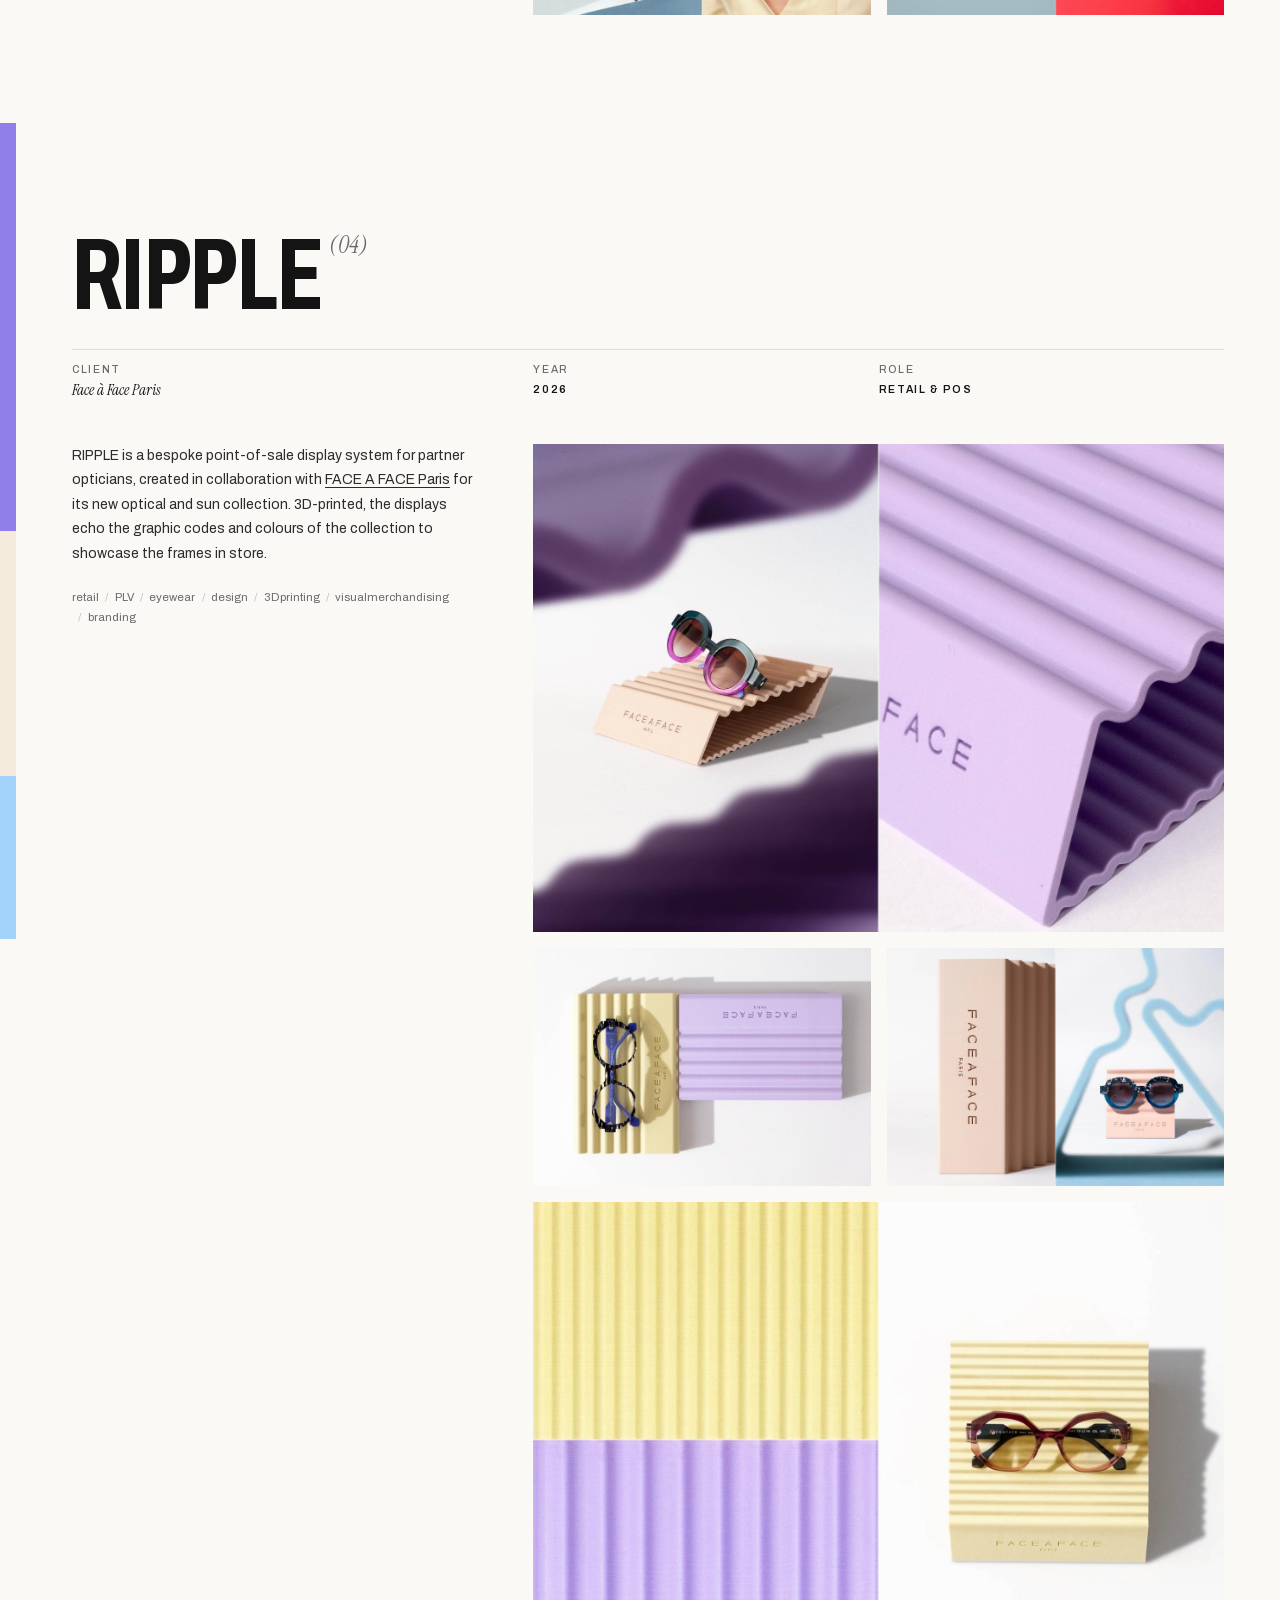
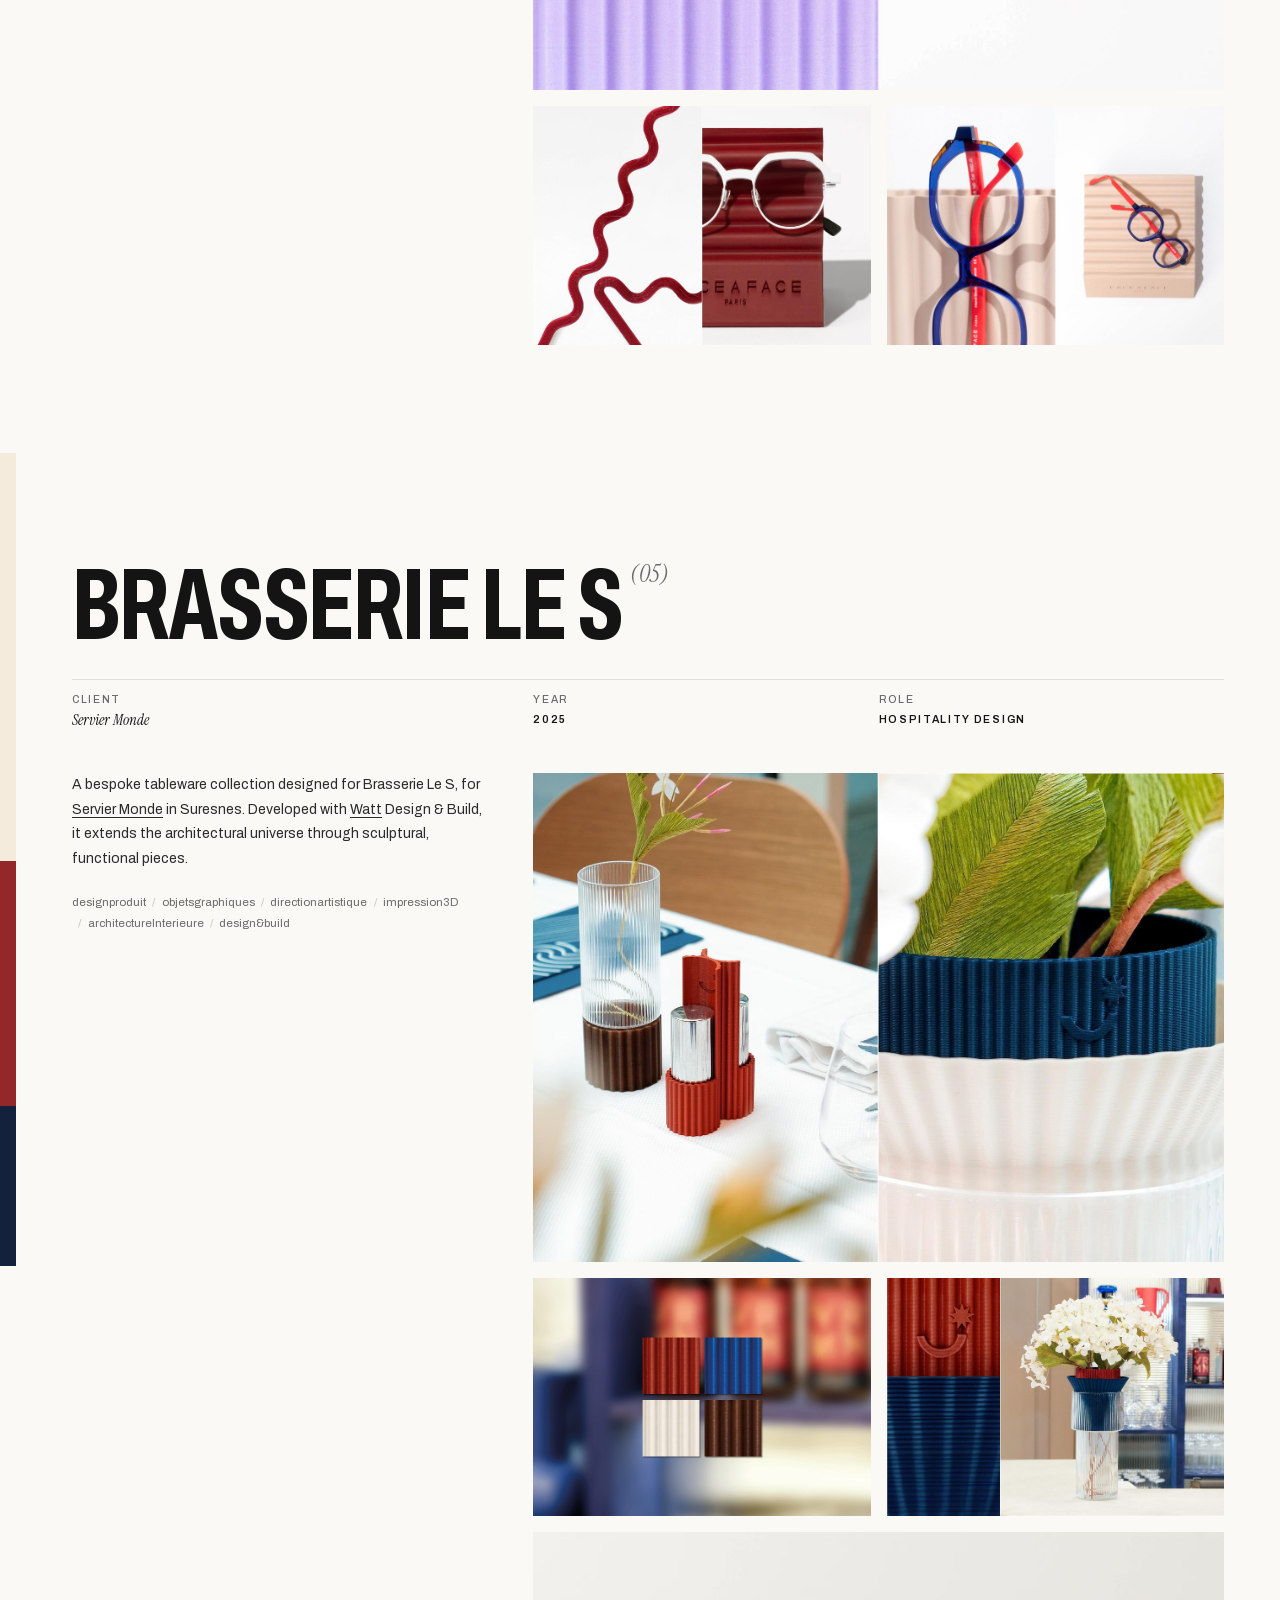
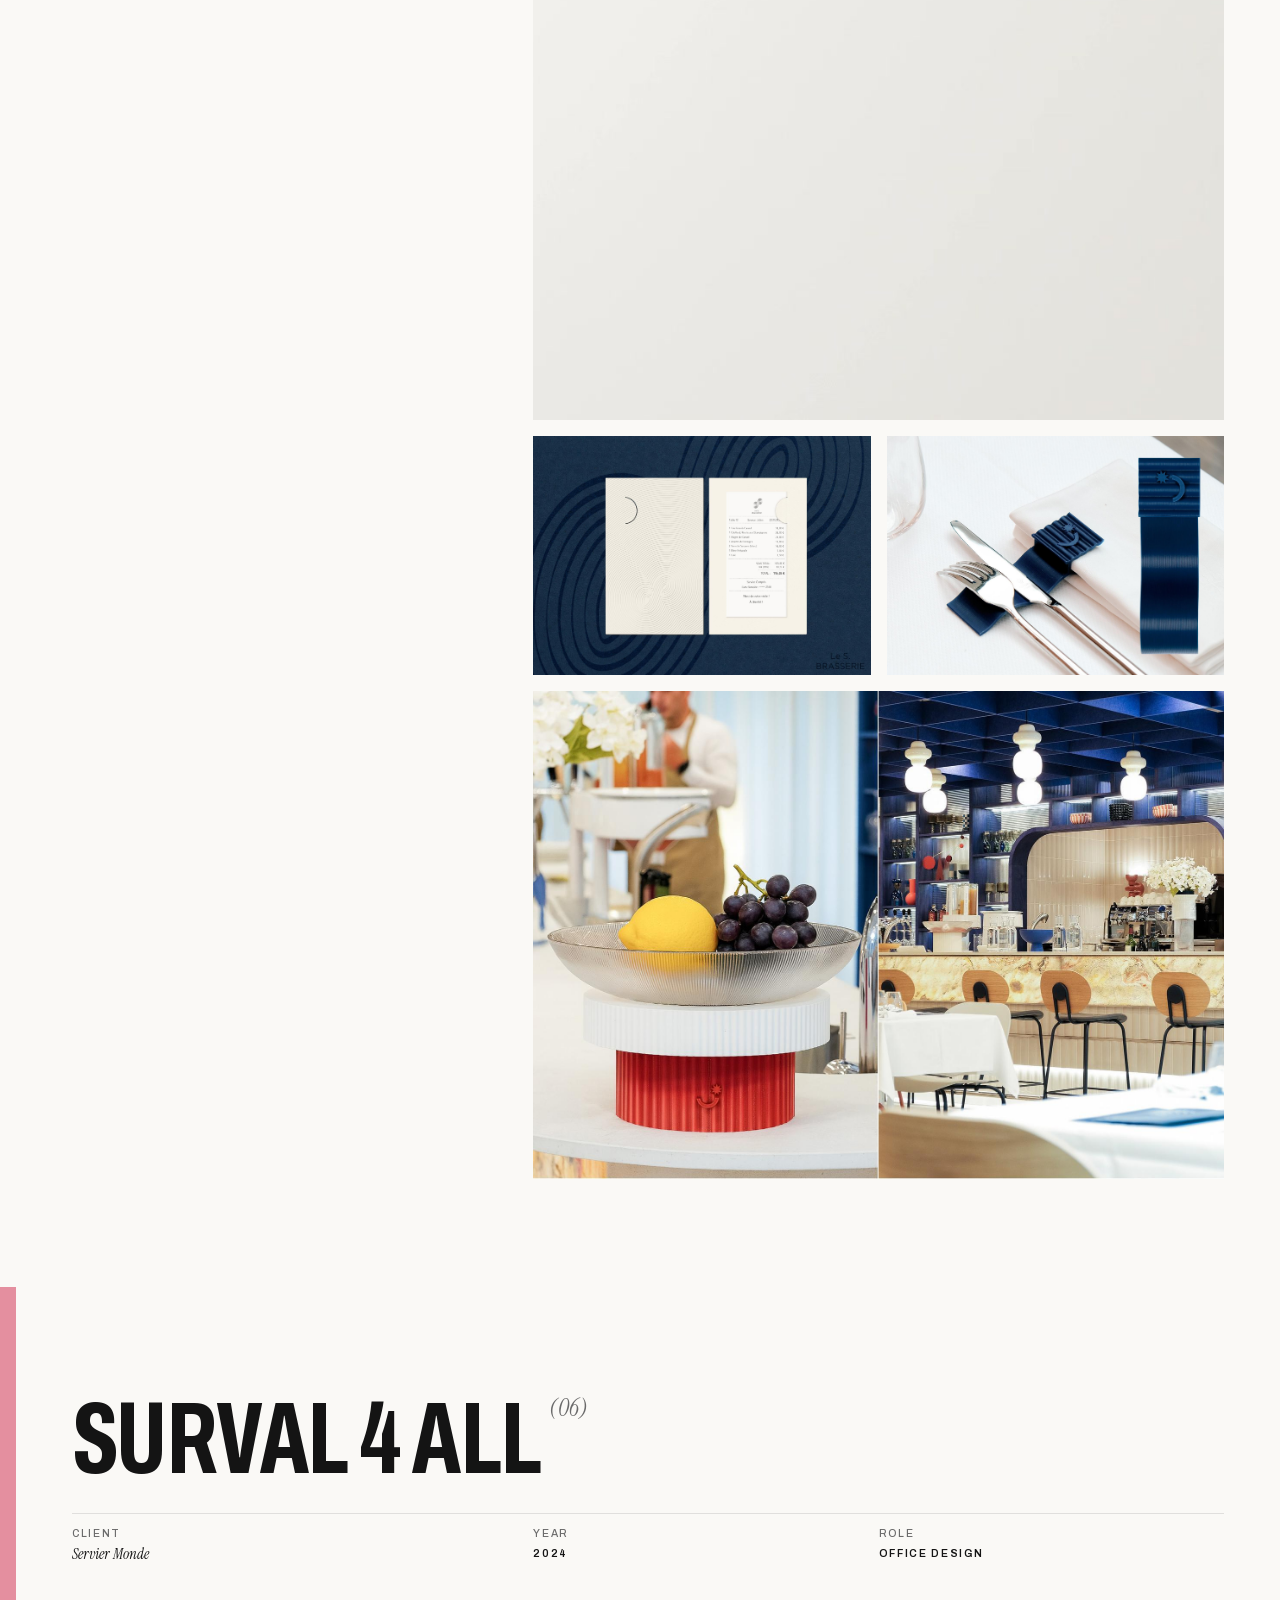
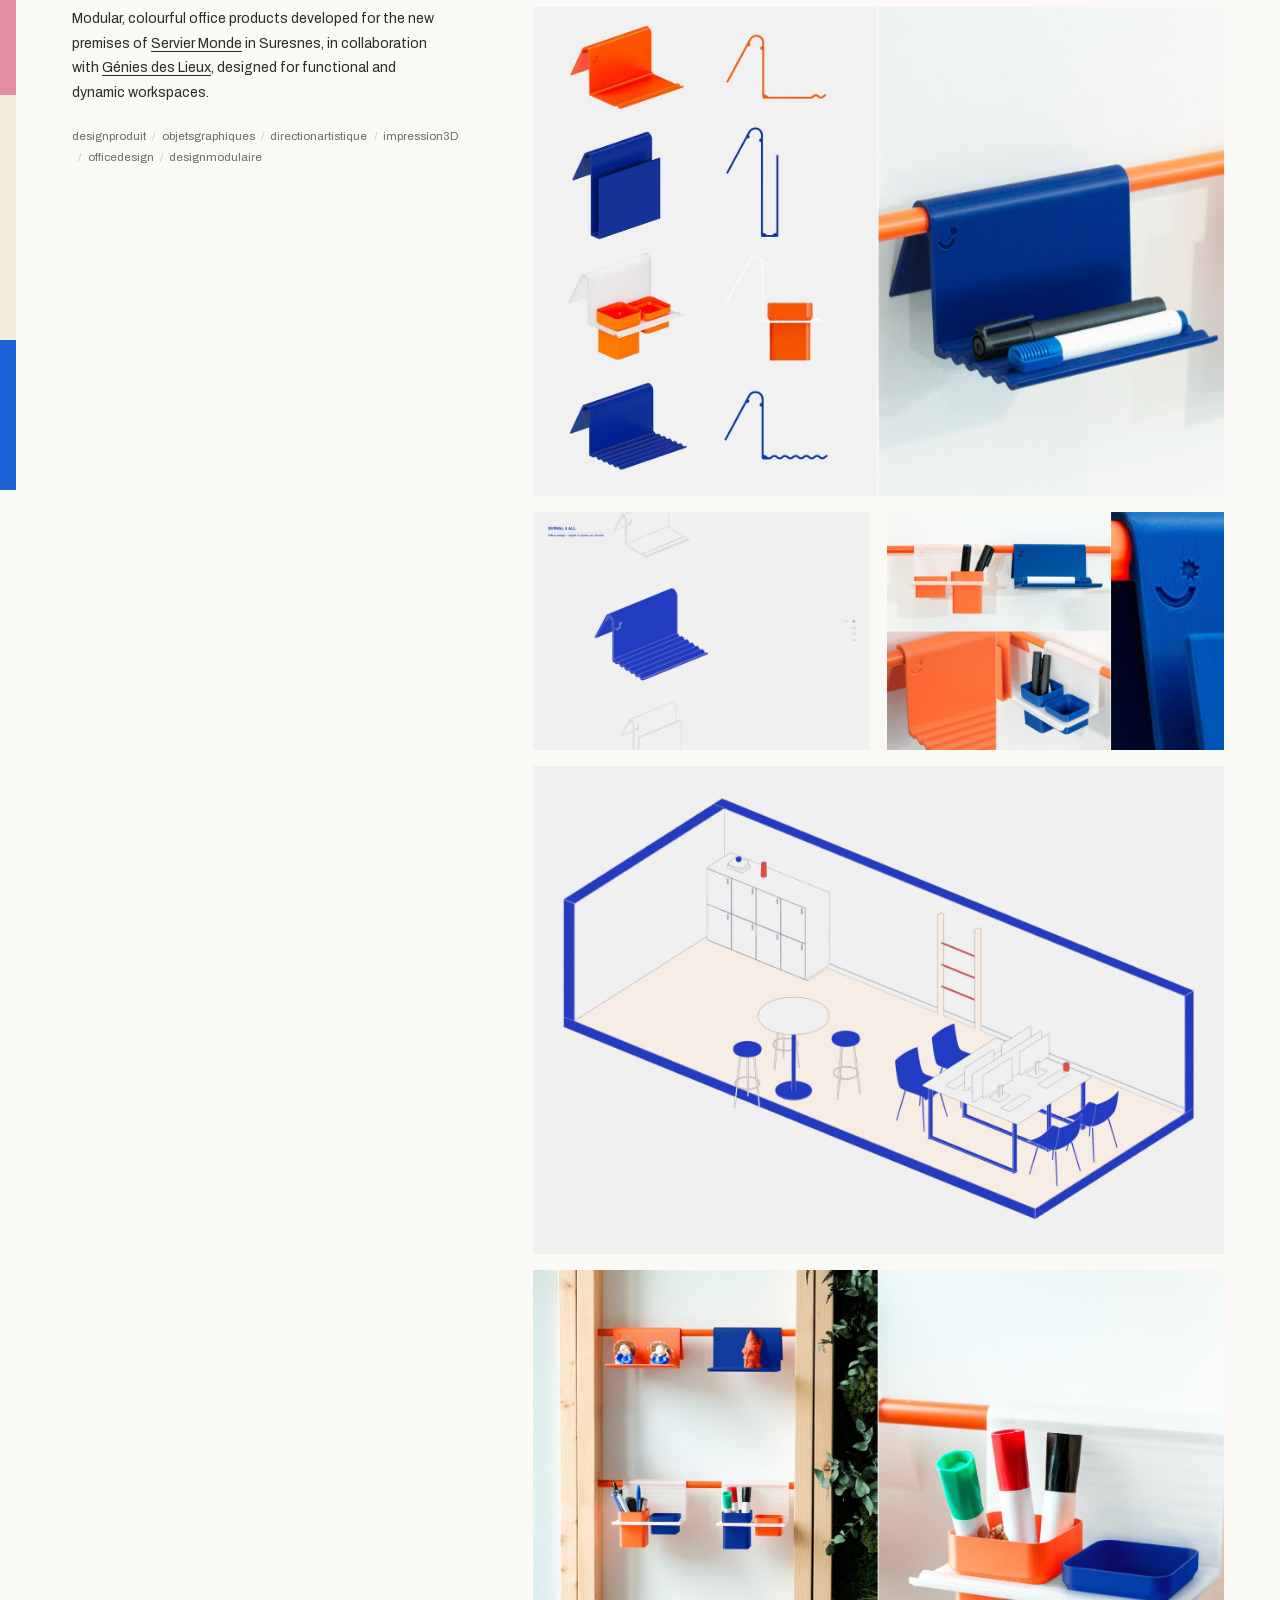
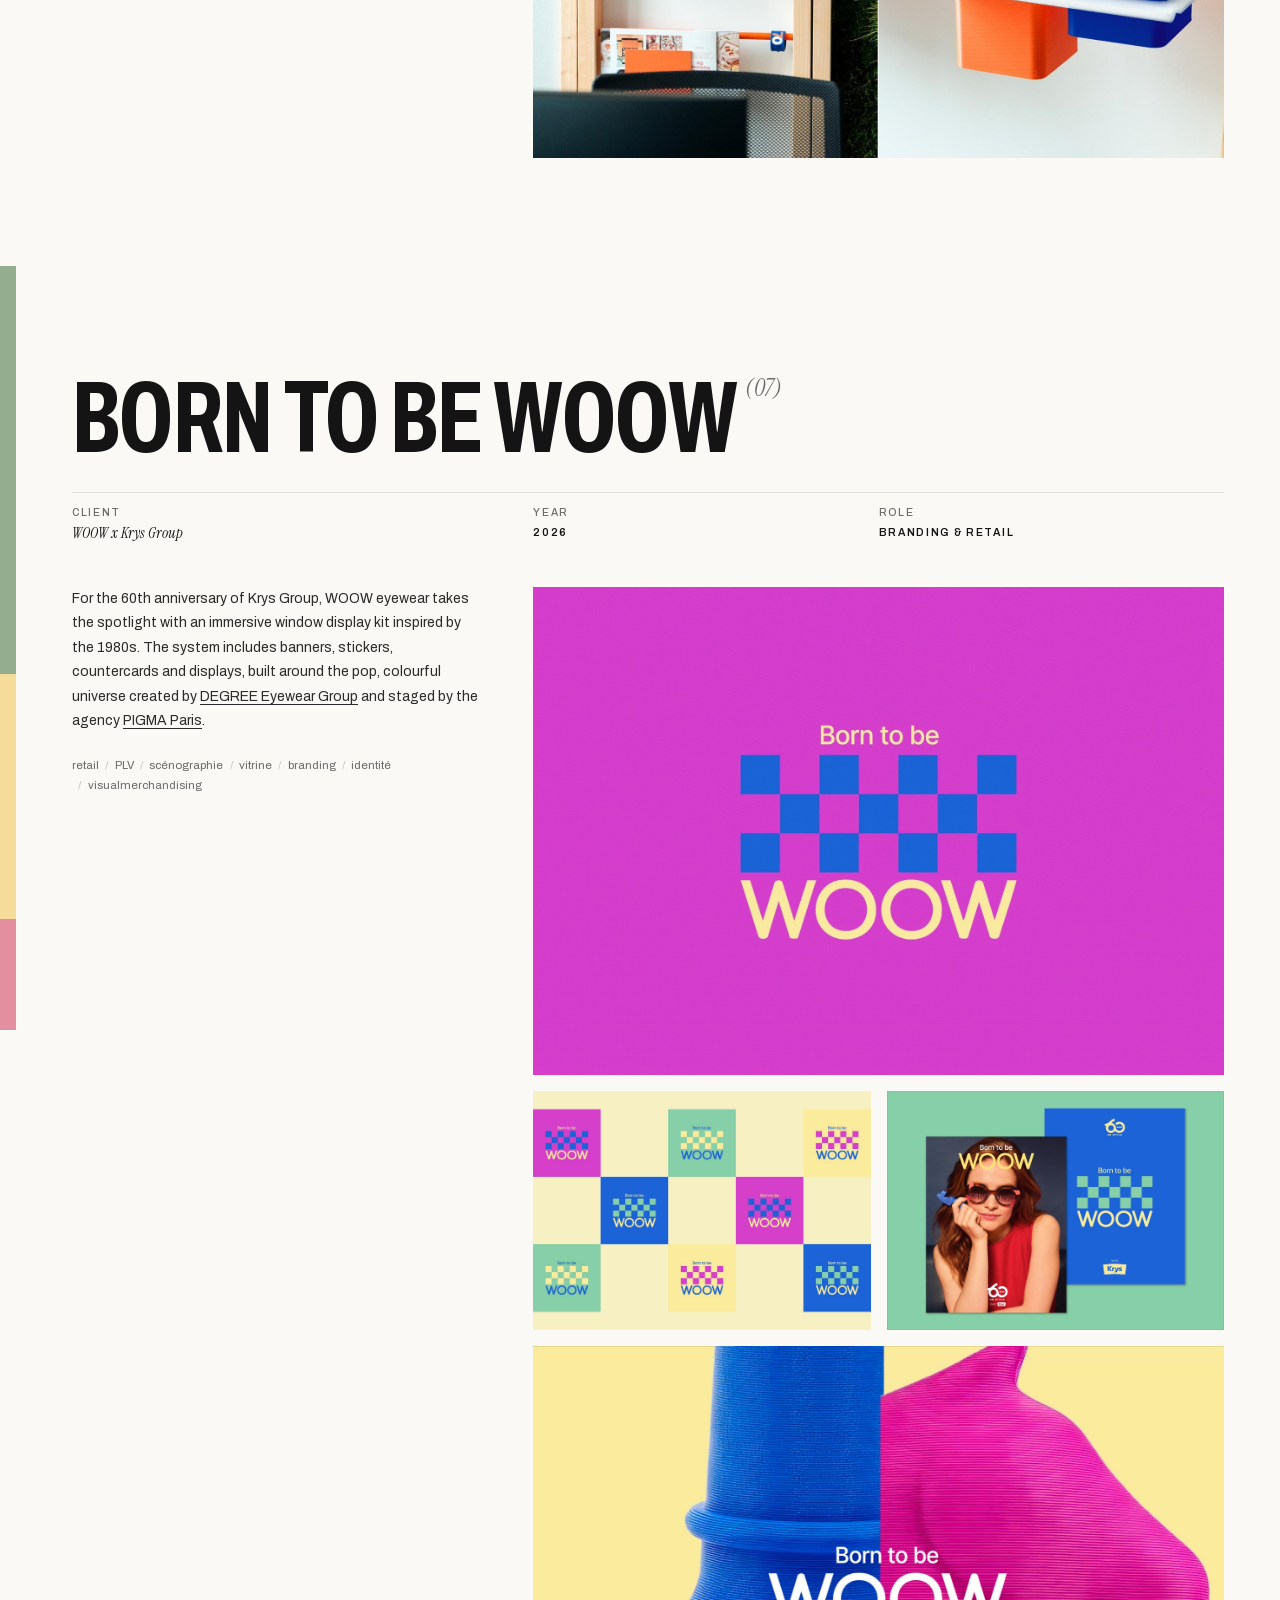
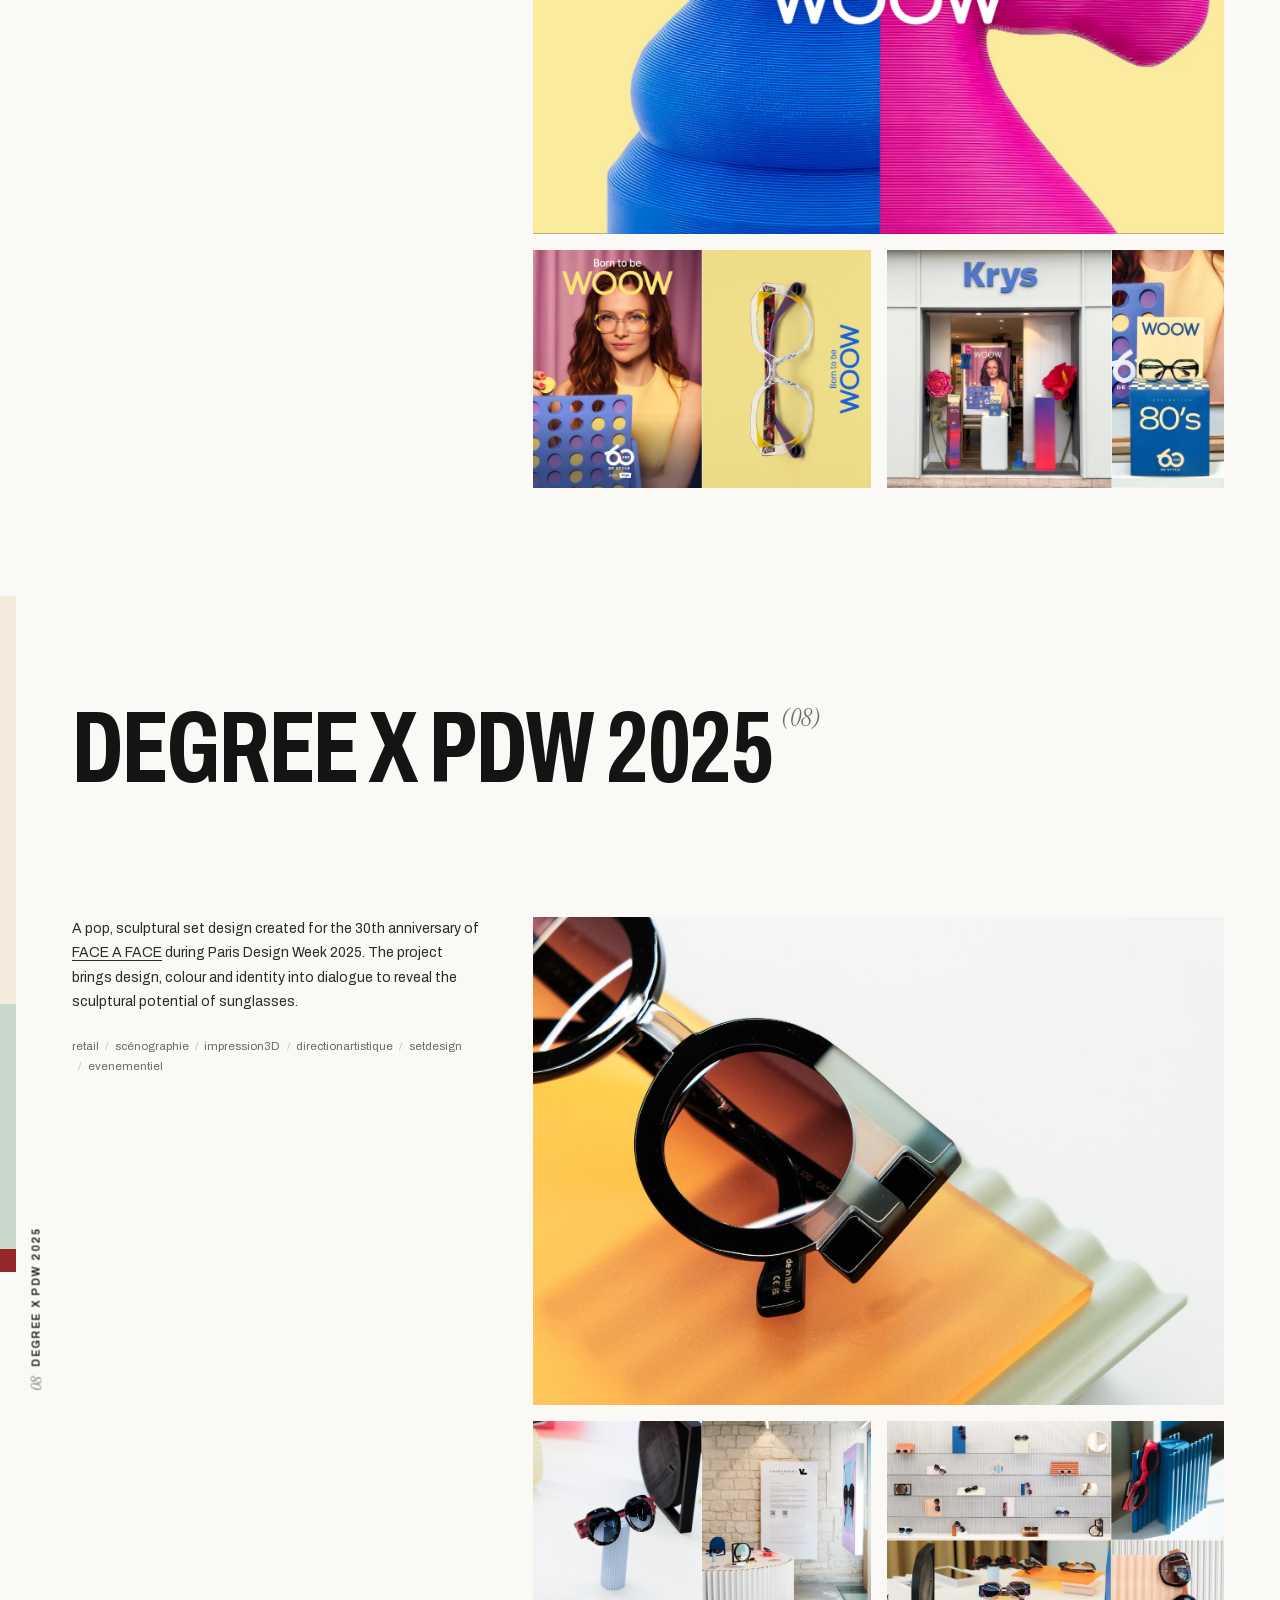
==== commit af73415b: "Frise : départ dès l'entrée du projet à l'écran, mouvement plus doux ; filet gris entre infos et tex" ====
--- a/en/index.html
+++ b/en/index.html
@@ -48,7 +48,7 @@
   </script>
   <link rel="preload" href="/assets/fonts/archivo-latin.woff2" as="font" type="font/woff2" crossorigin>
   <link rel="stylesheet" href="/css/fonts.css?v=5.7">
-  <link rel="stylesheet" href="/css/style.css?v=11.5">
+  <link rel="stylesheet" href="/css/style.css?v=11.6">
 </head>
 <body class="is-loading">
 
@@ -207,6 +207,6 @@
     </section>
   </main>
 
-  <script src="/js/main.js?v=12.2"></script>
+  <script src="/js/main.js?v=12.3"></script>
 </body>
 </html>
--- a/css/style.css
+++ b/css/style.css
@@ -762,3 +762,8 @@
   .work__facts { margin-top: 10px; }
   .work__aside { margin-top: 0; padding-top: 20px; }
 }
+/* téléphone : fin filet gris entre le bloc titre + infos et le paragraphe, comme sur ordinateur */
+@media (max-width: 900px) {
+  .work__facts { padding-bottom: 16px; border-bottom: 1px solid var(--line); }
+  .work__aside { padding-top: 18px; }
+}
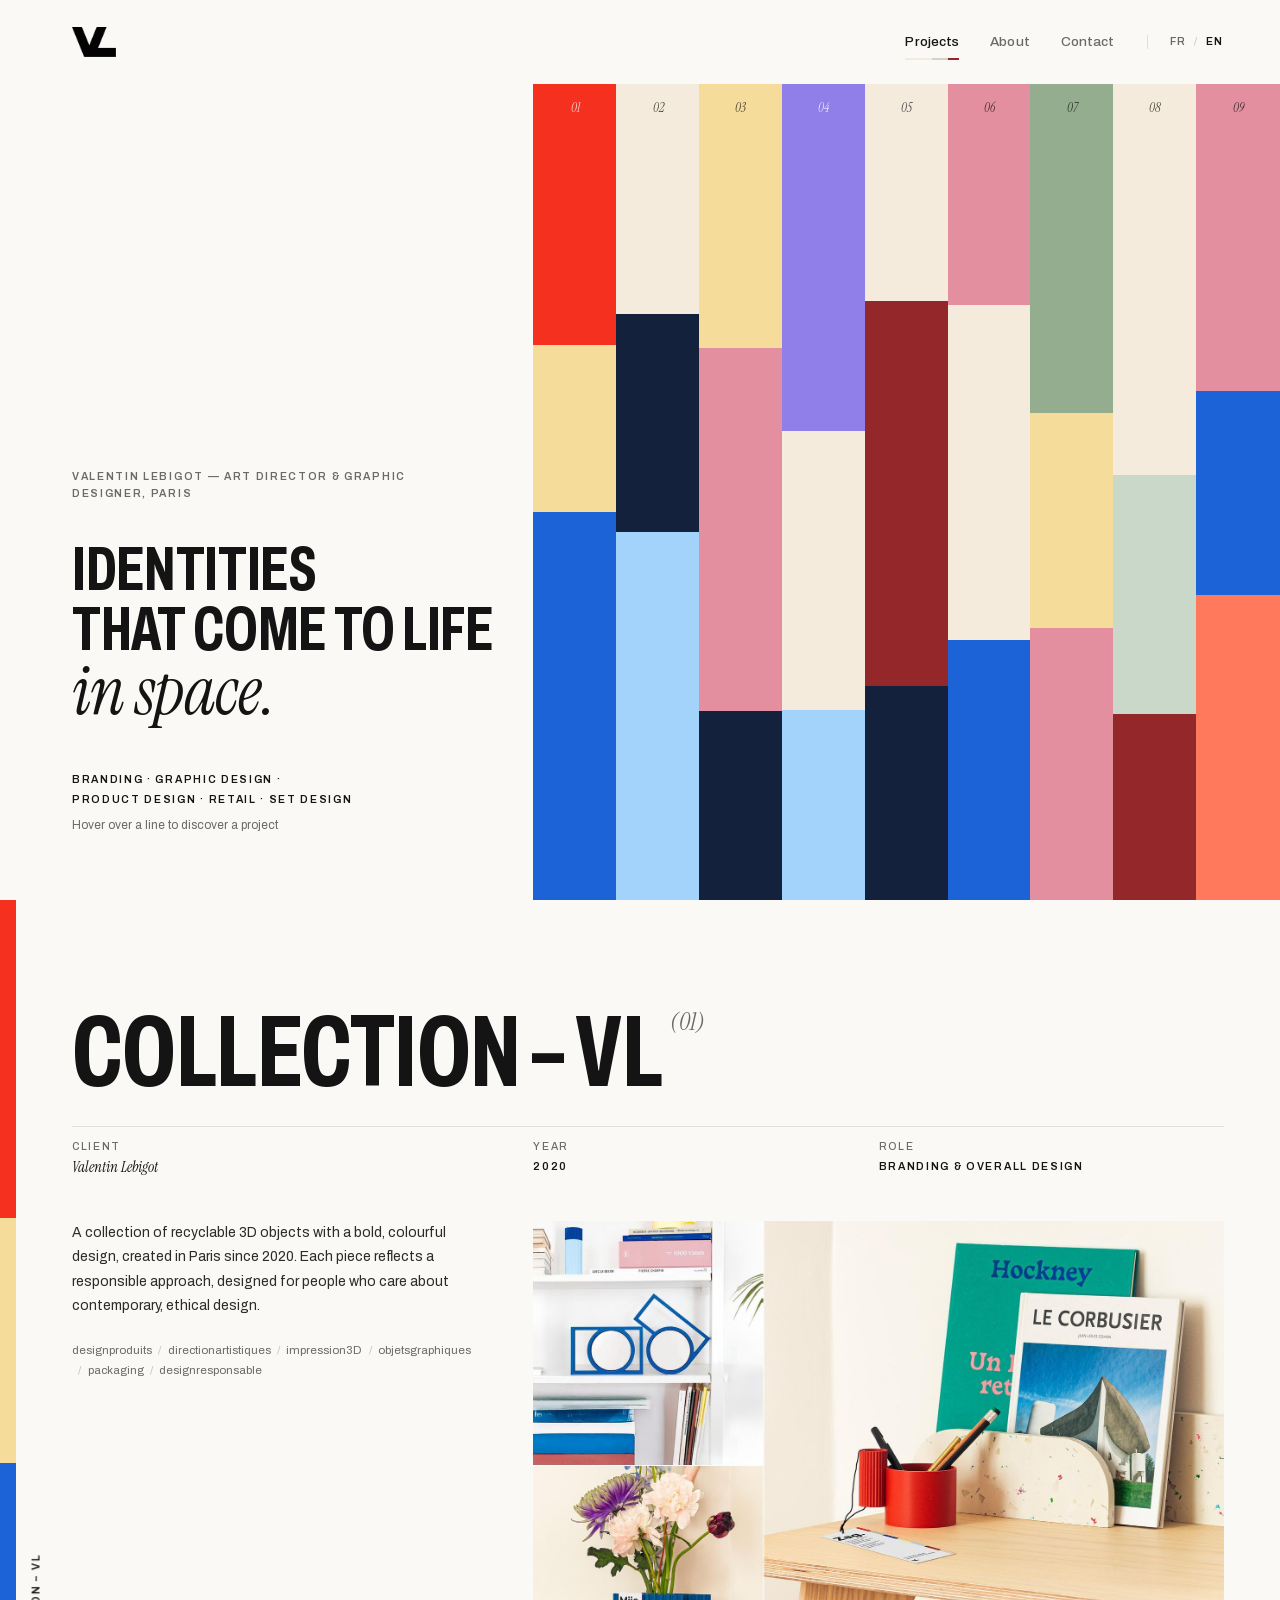
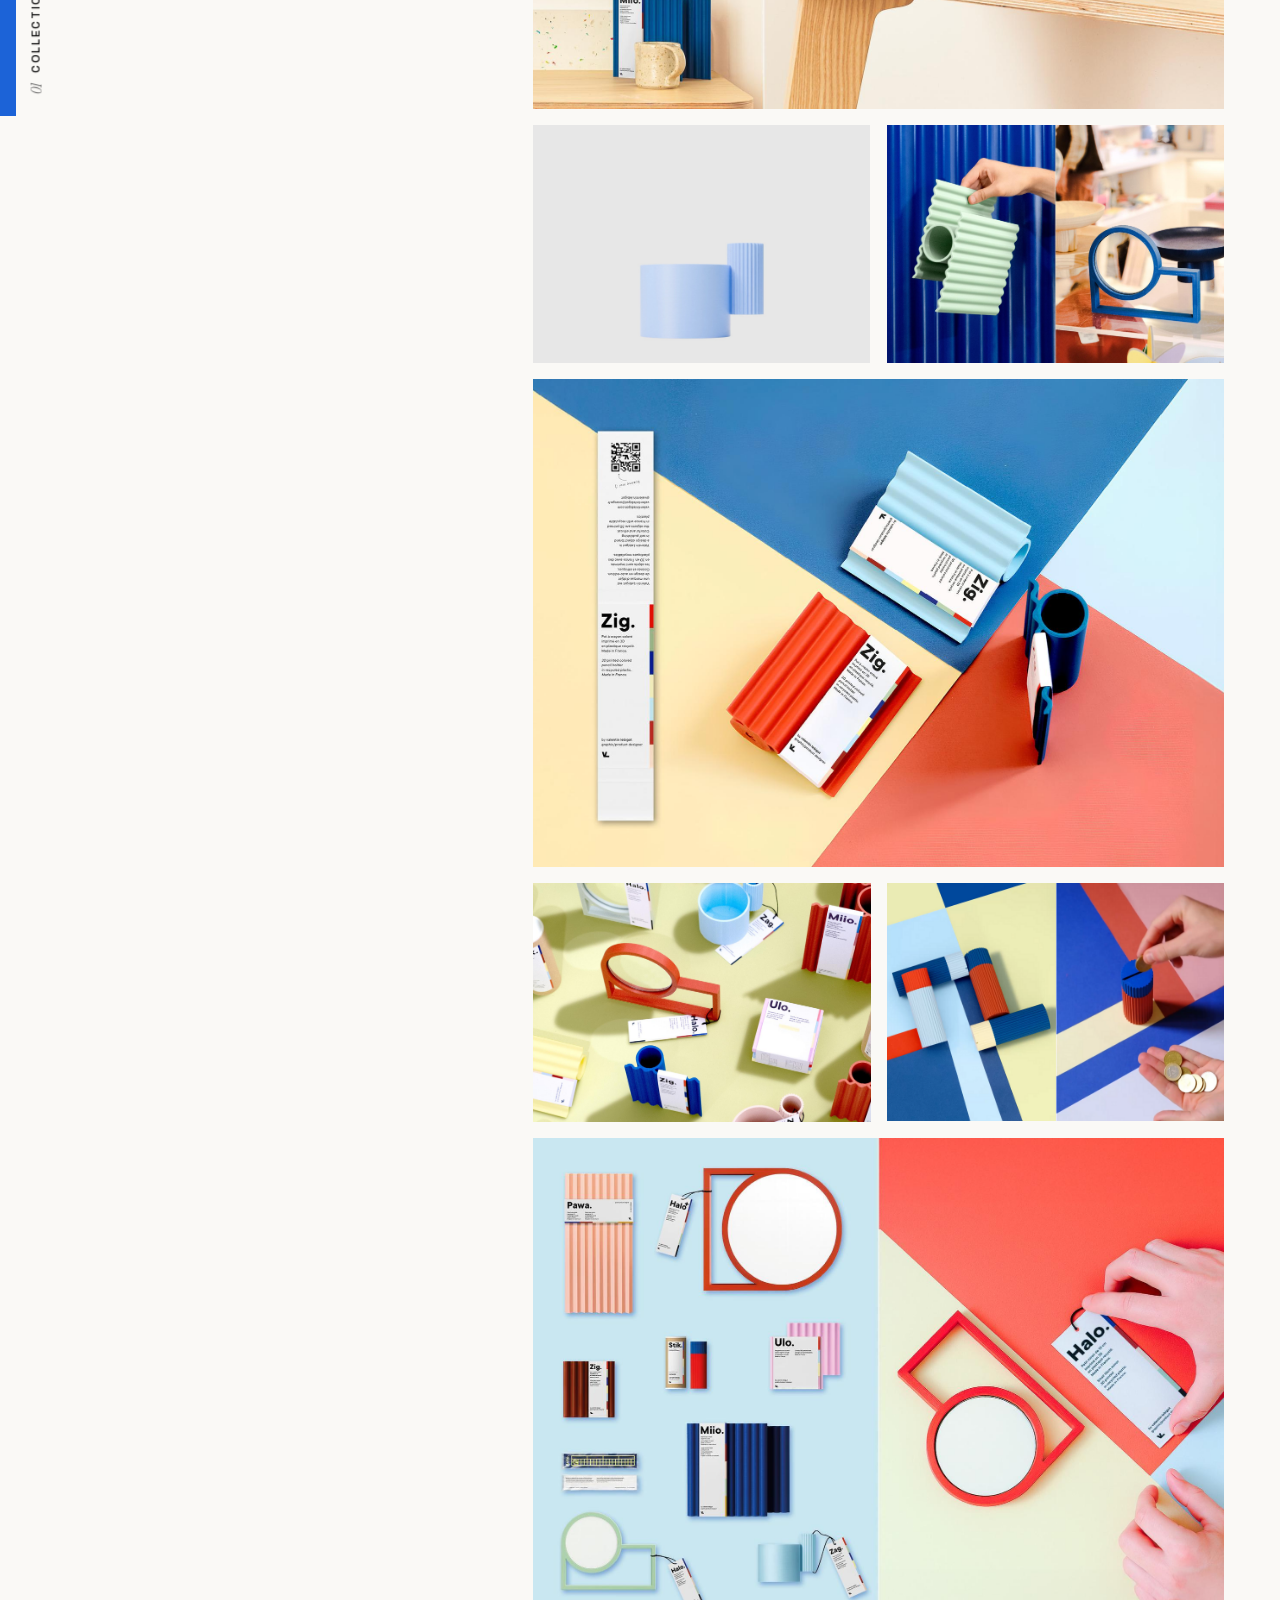
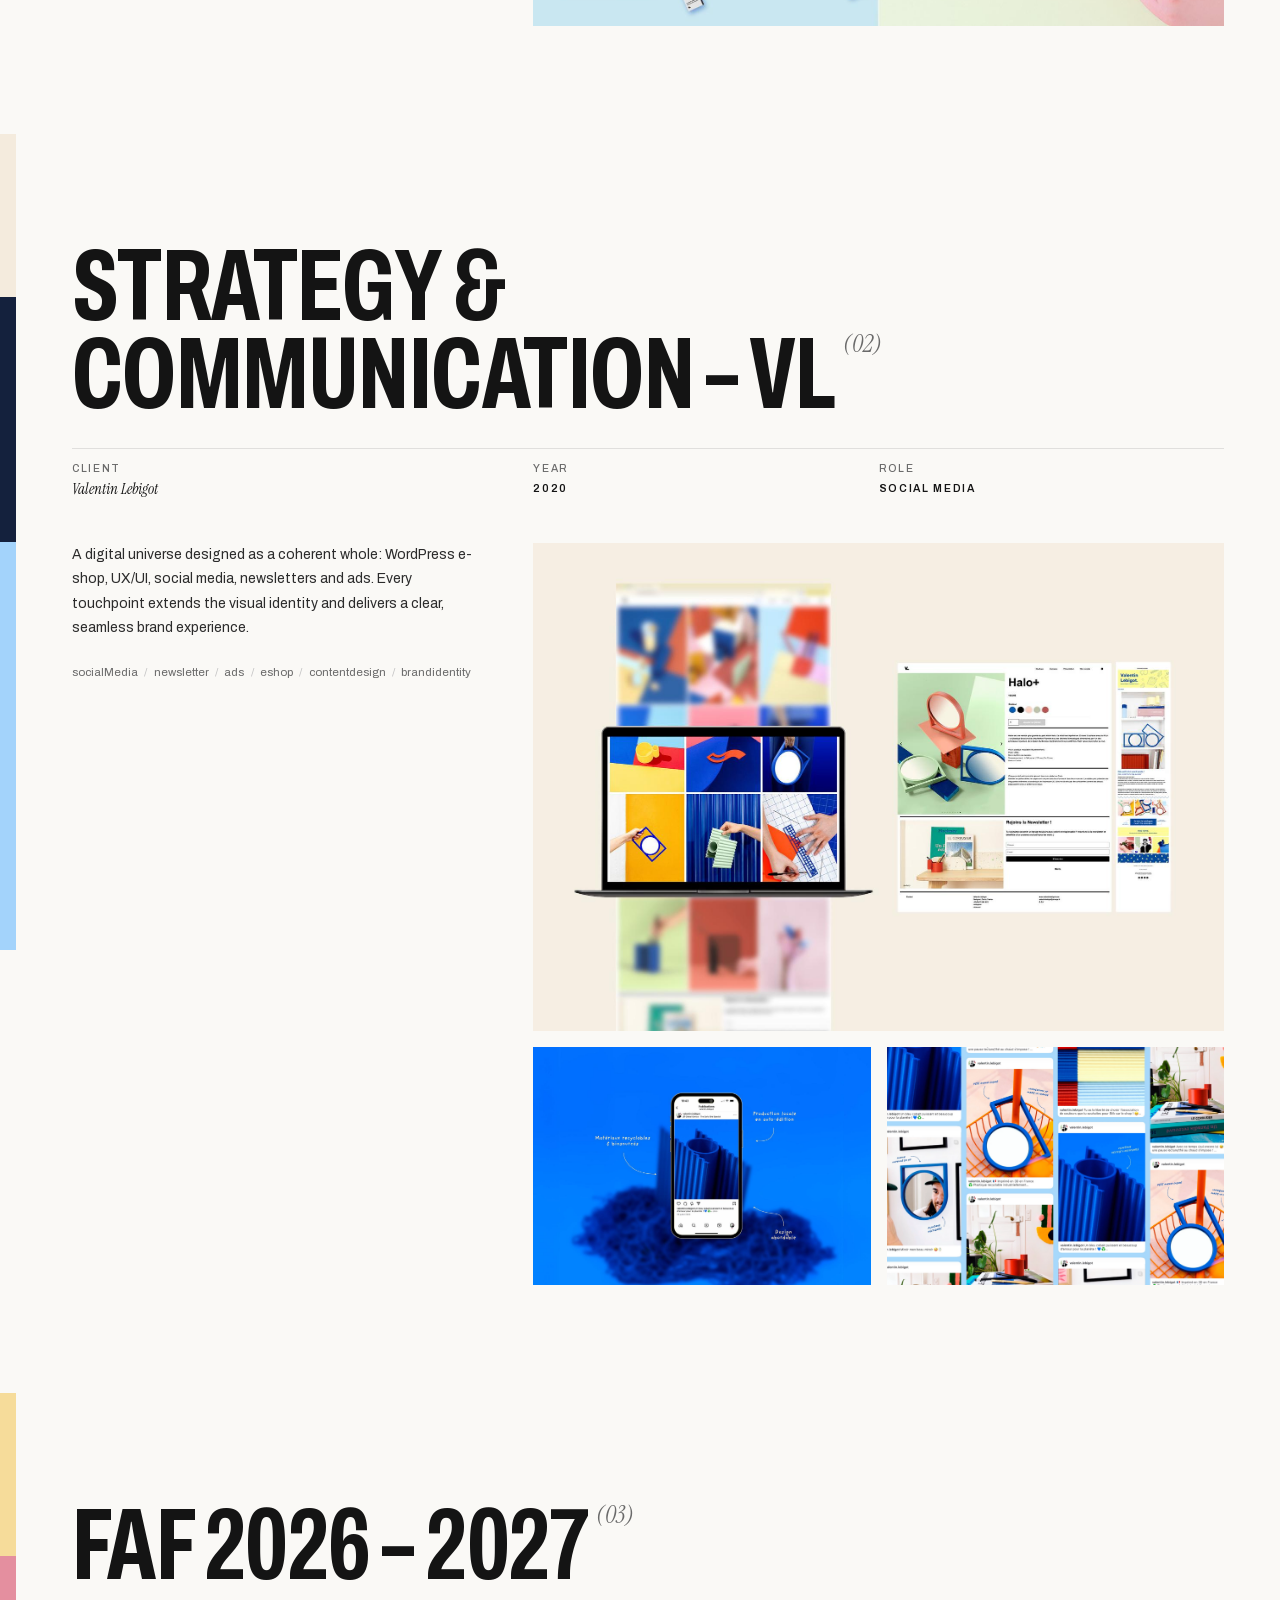
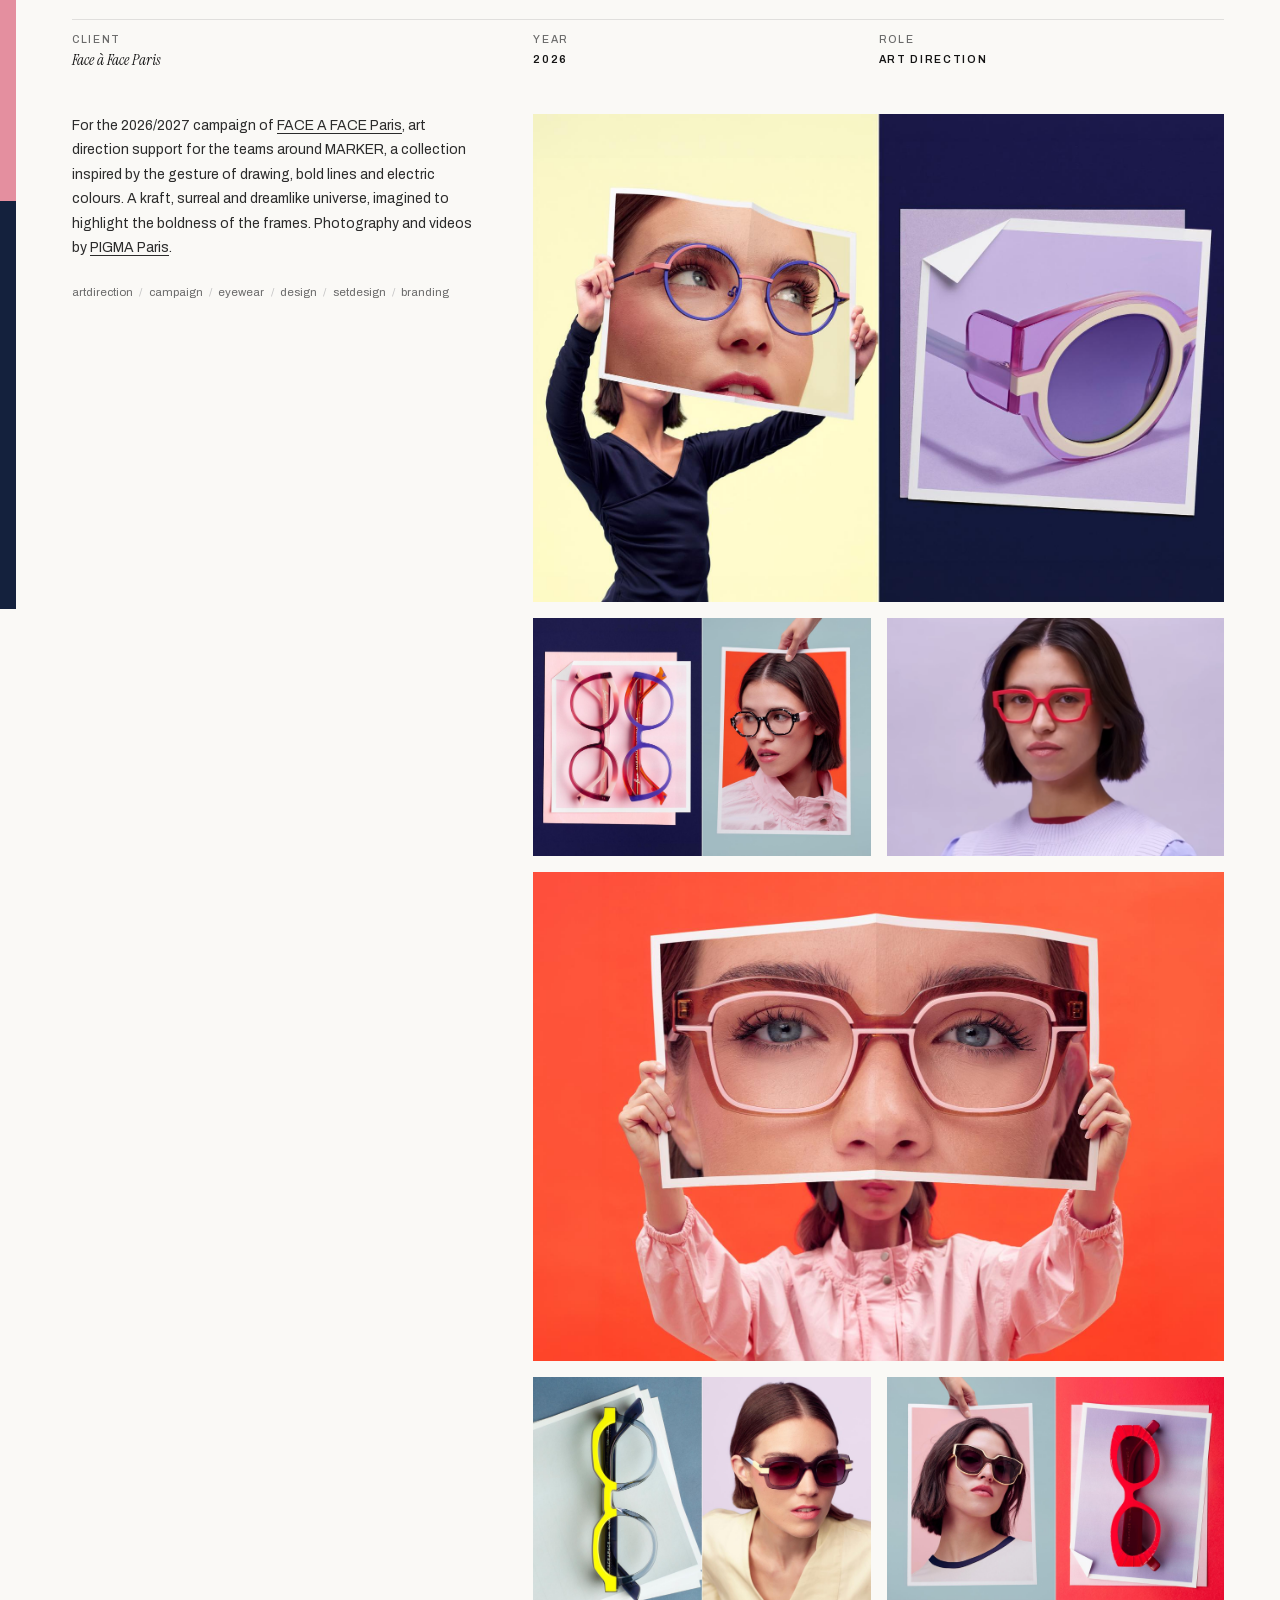
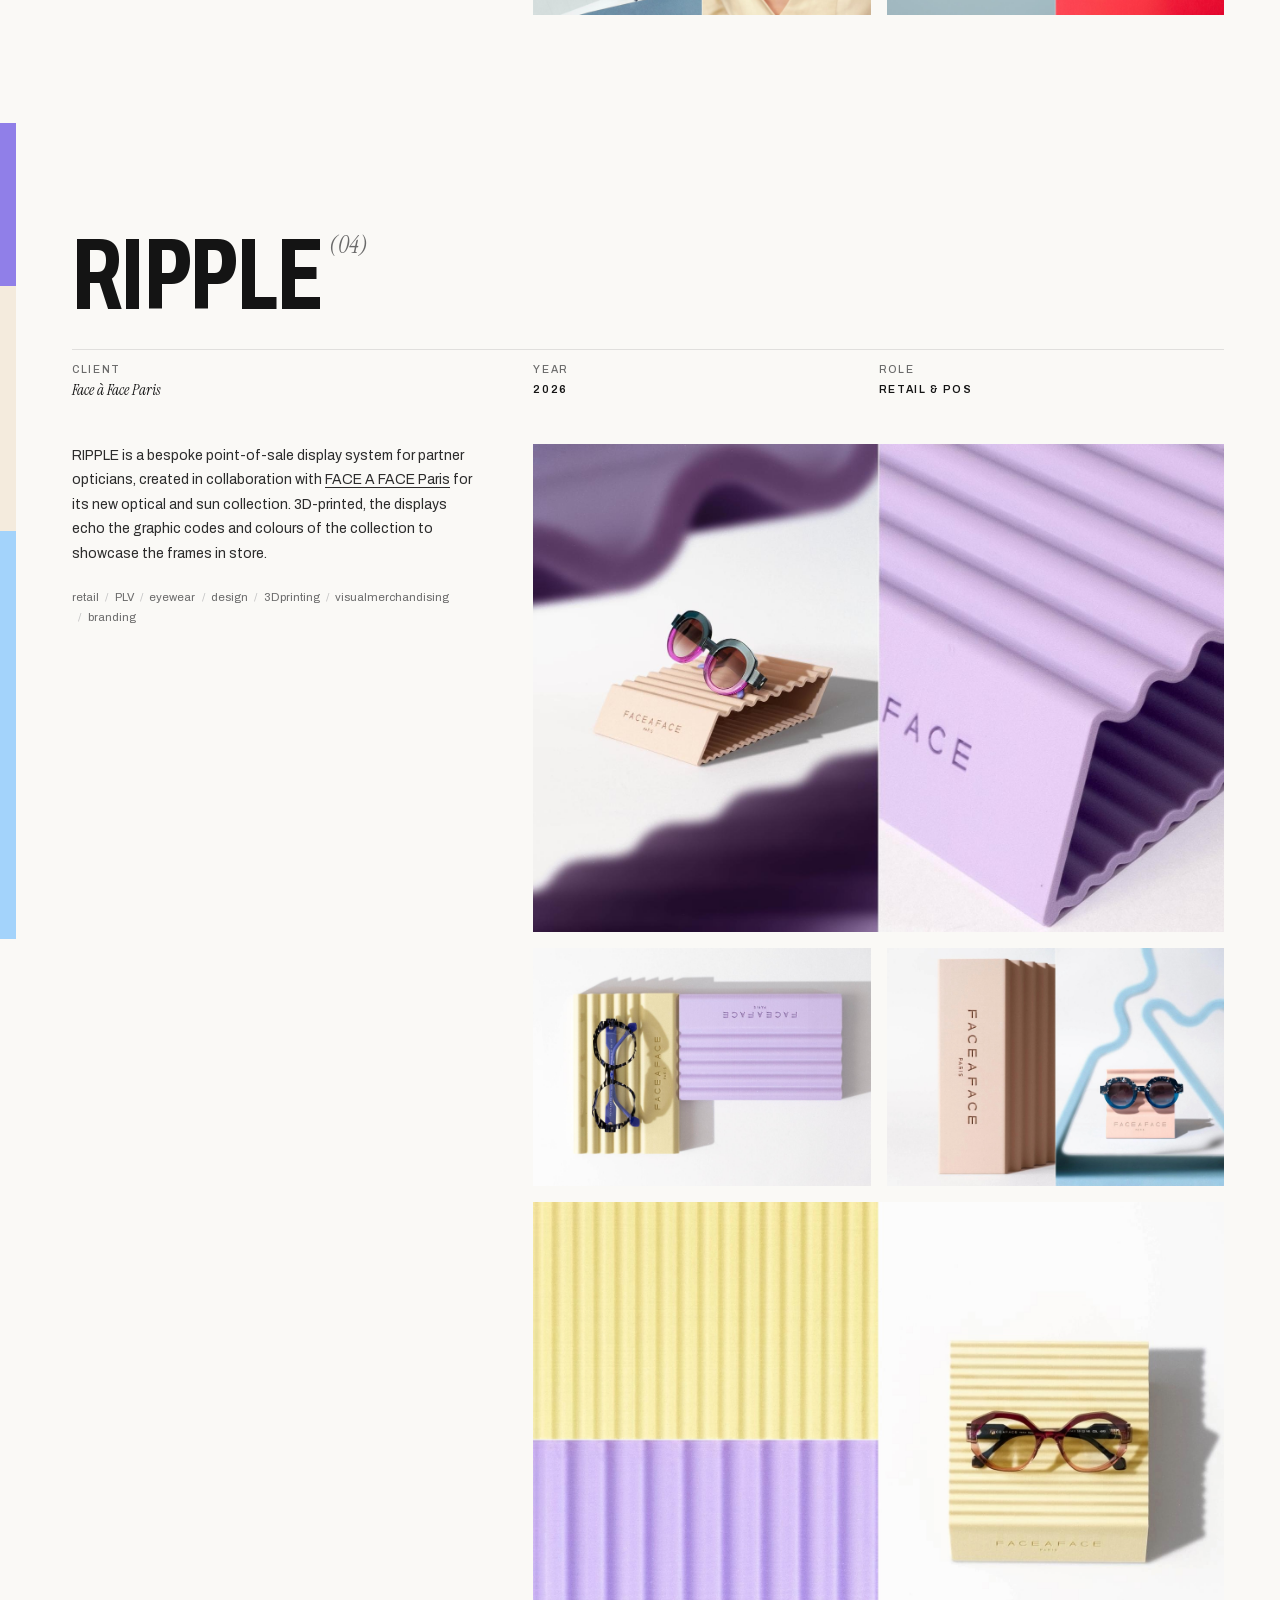
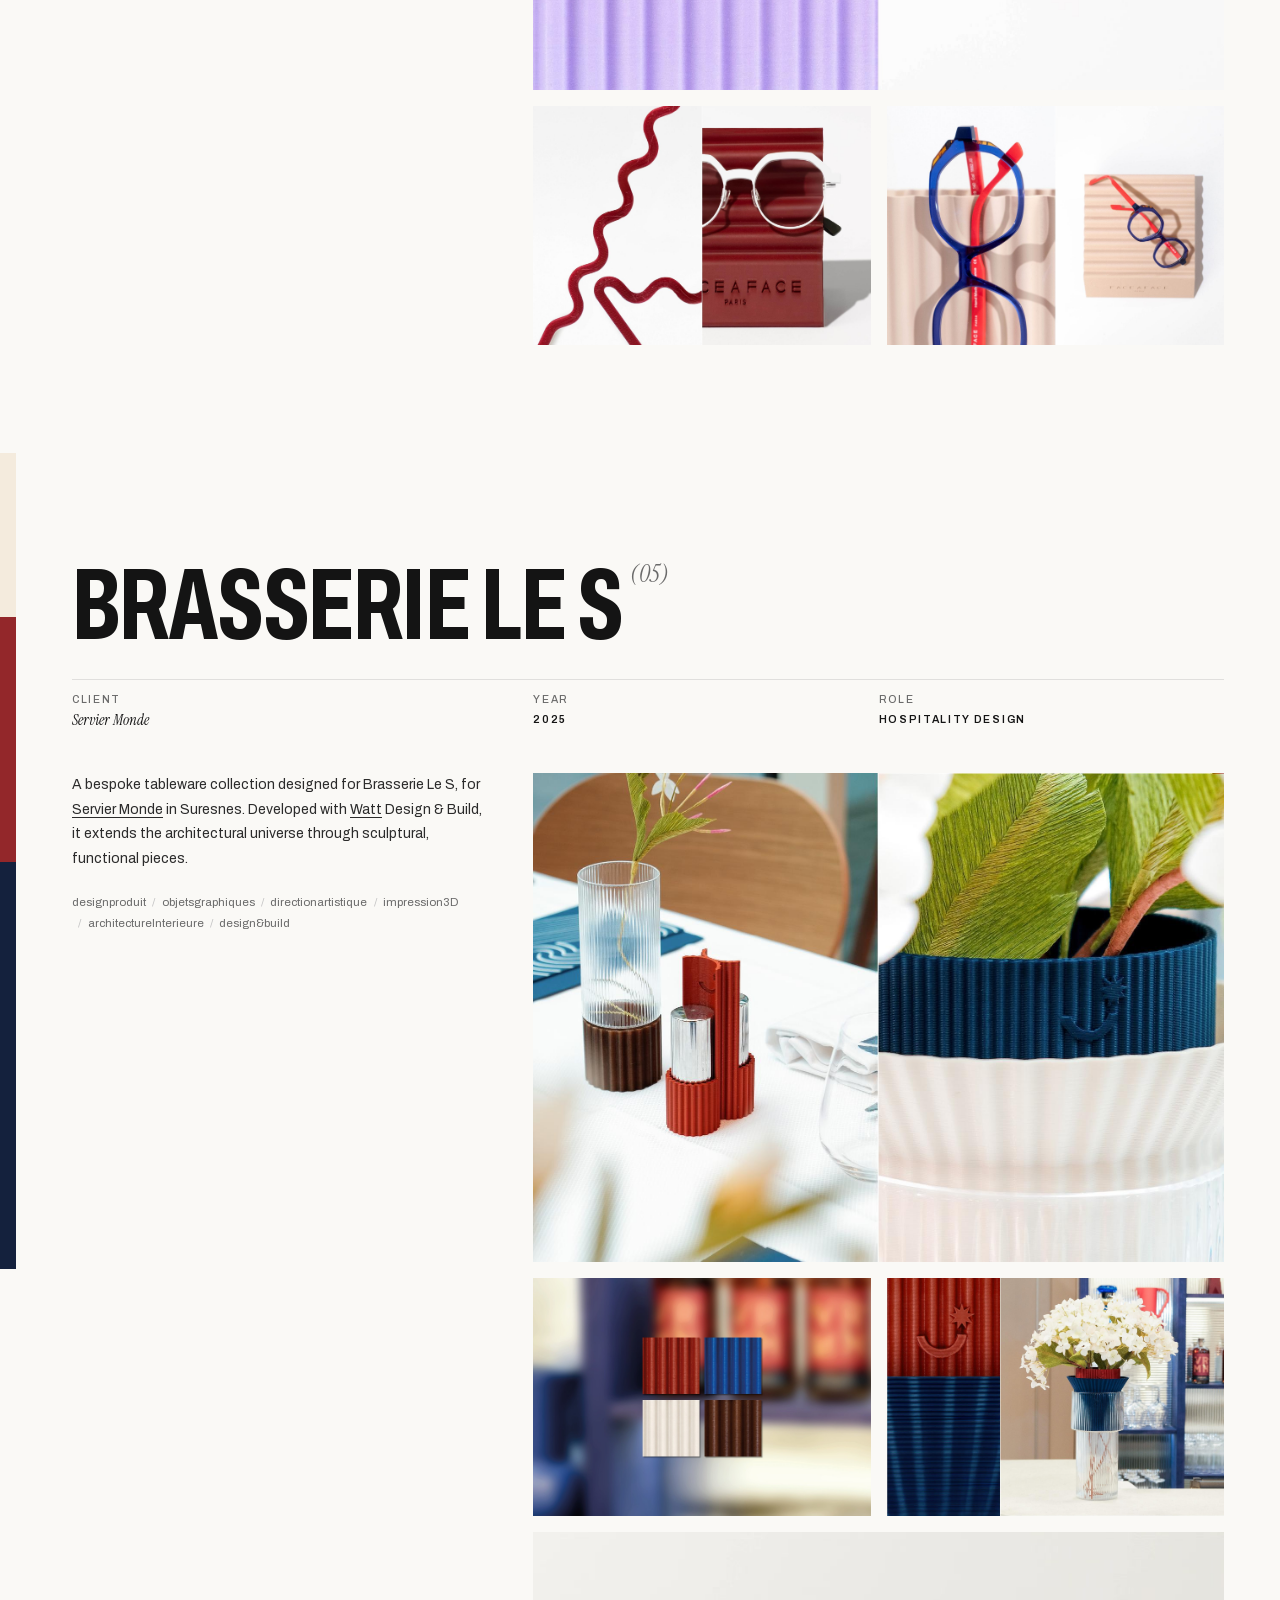
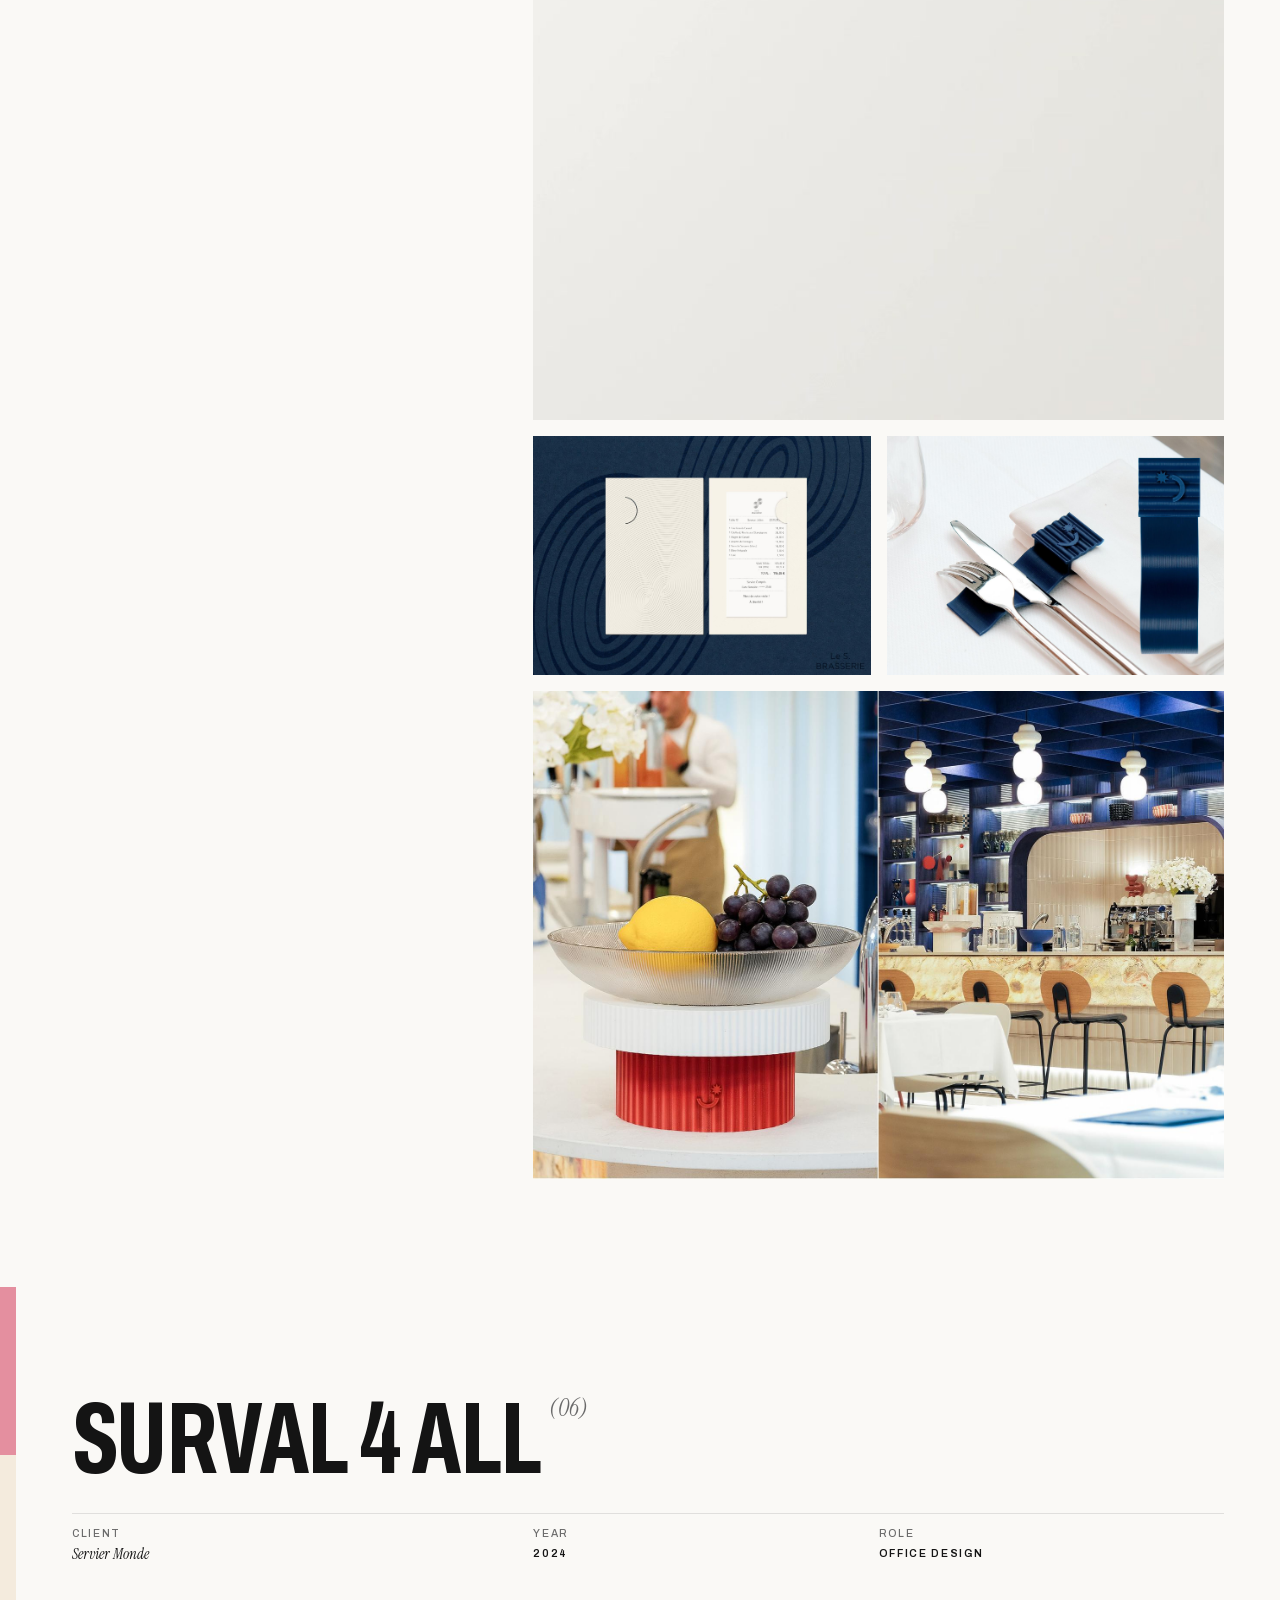
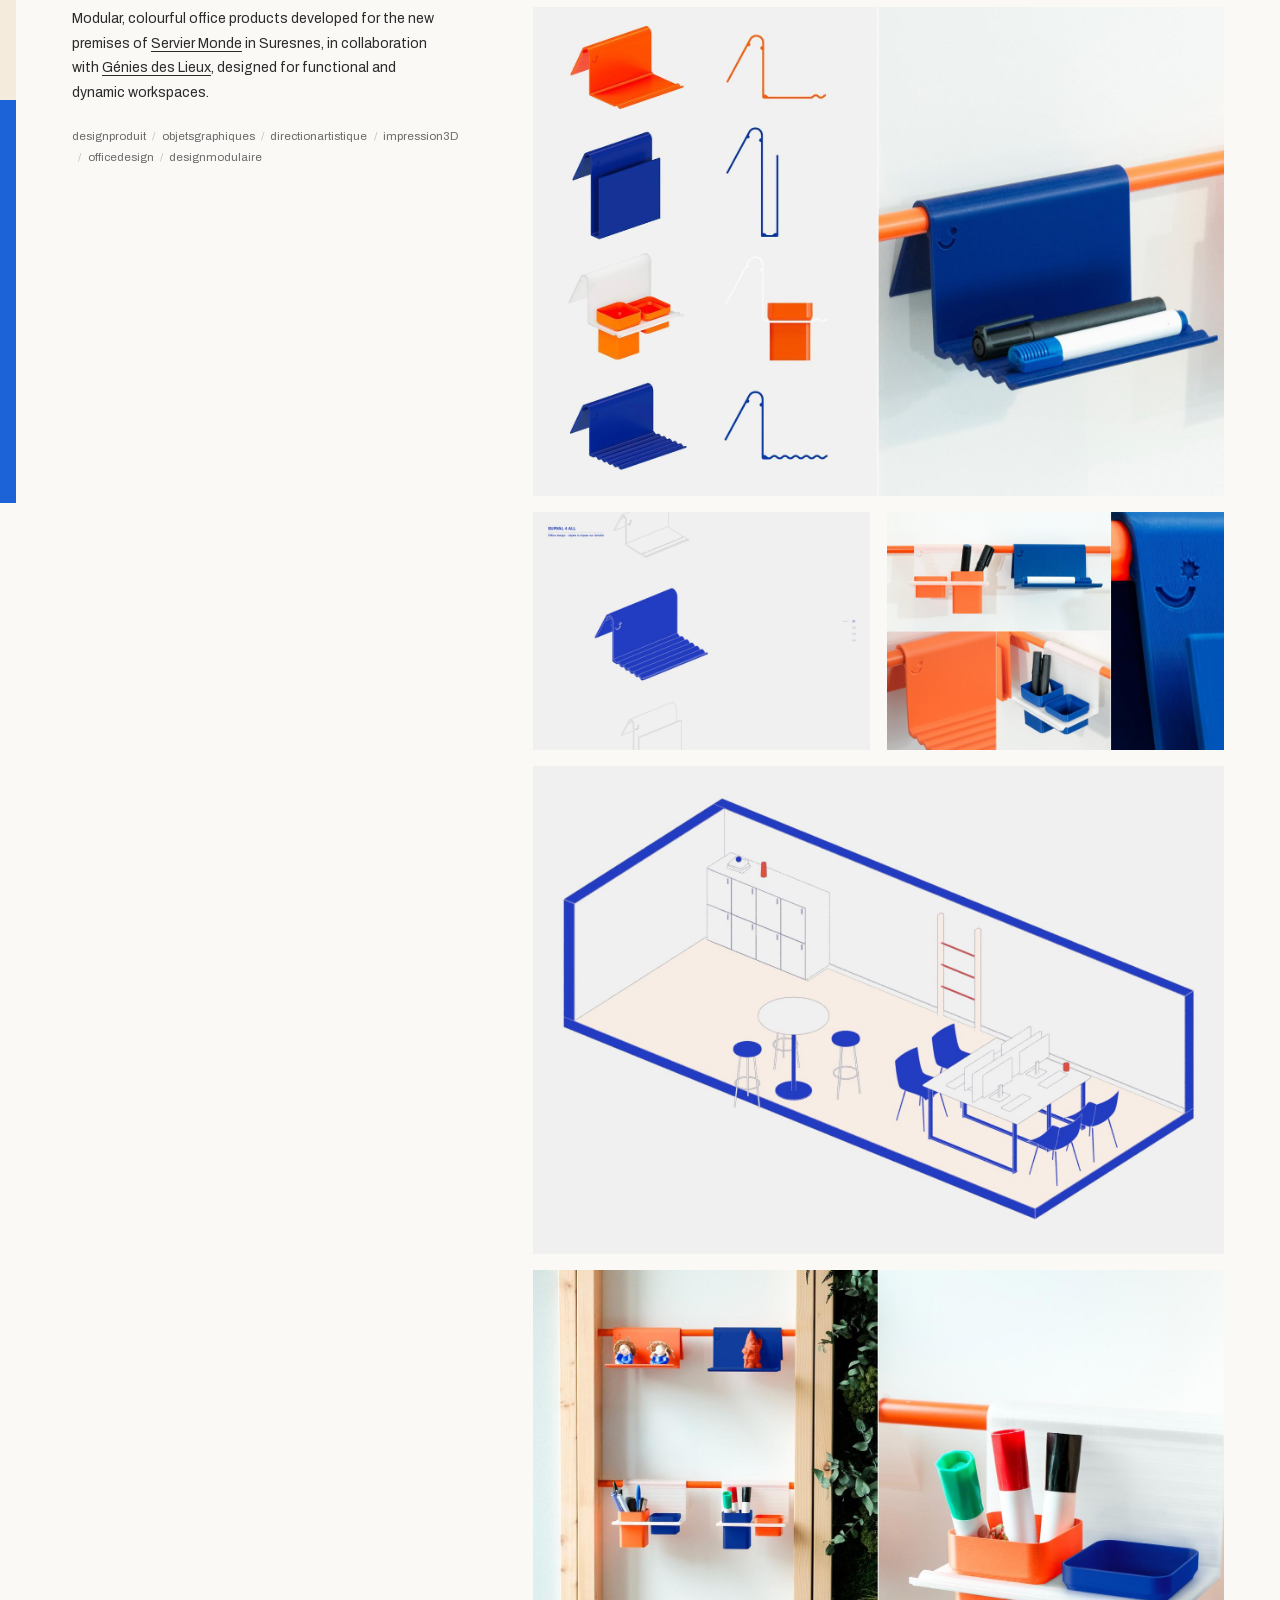
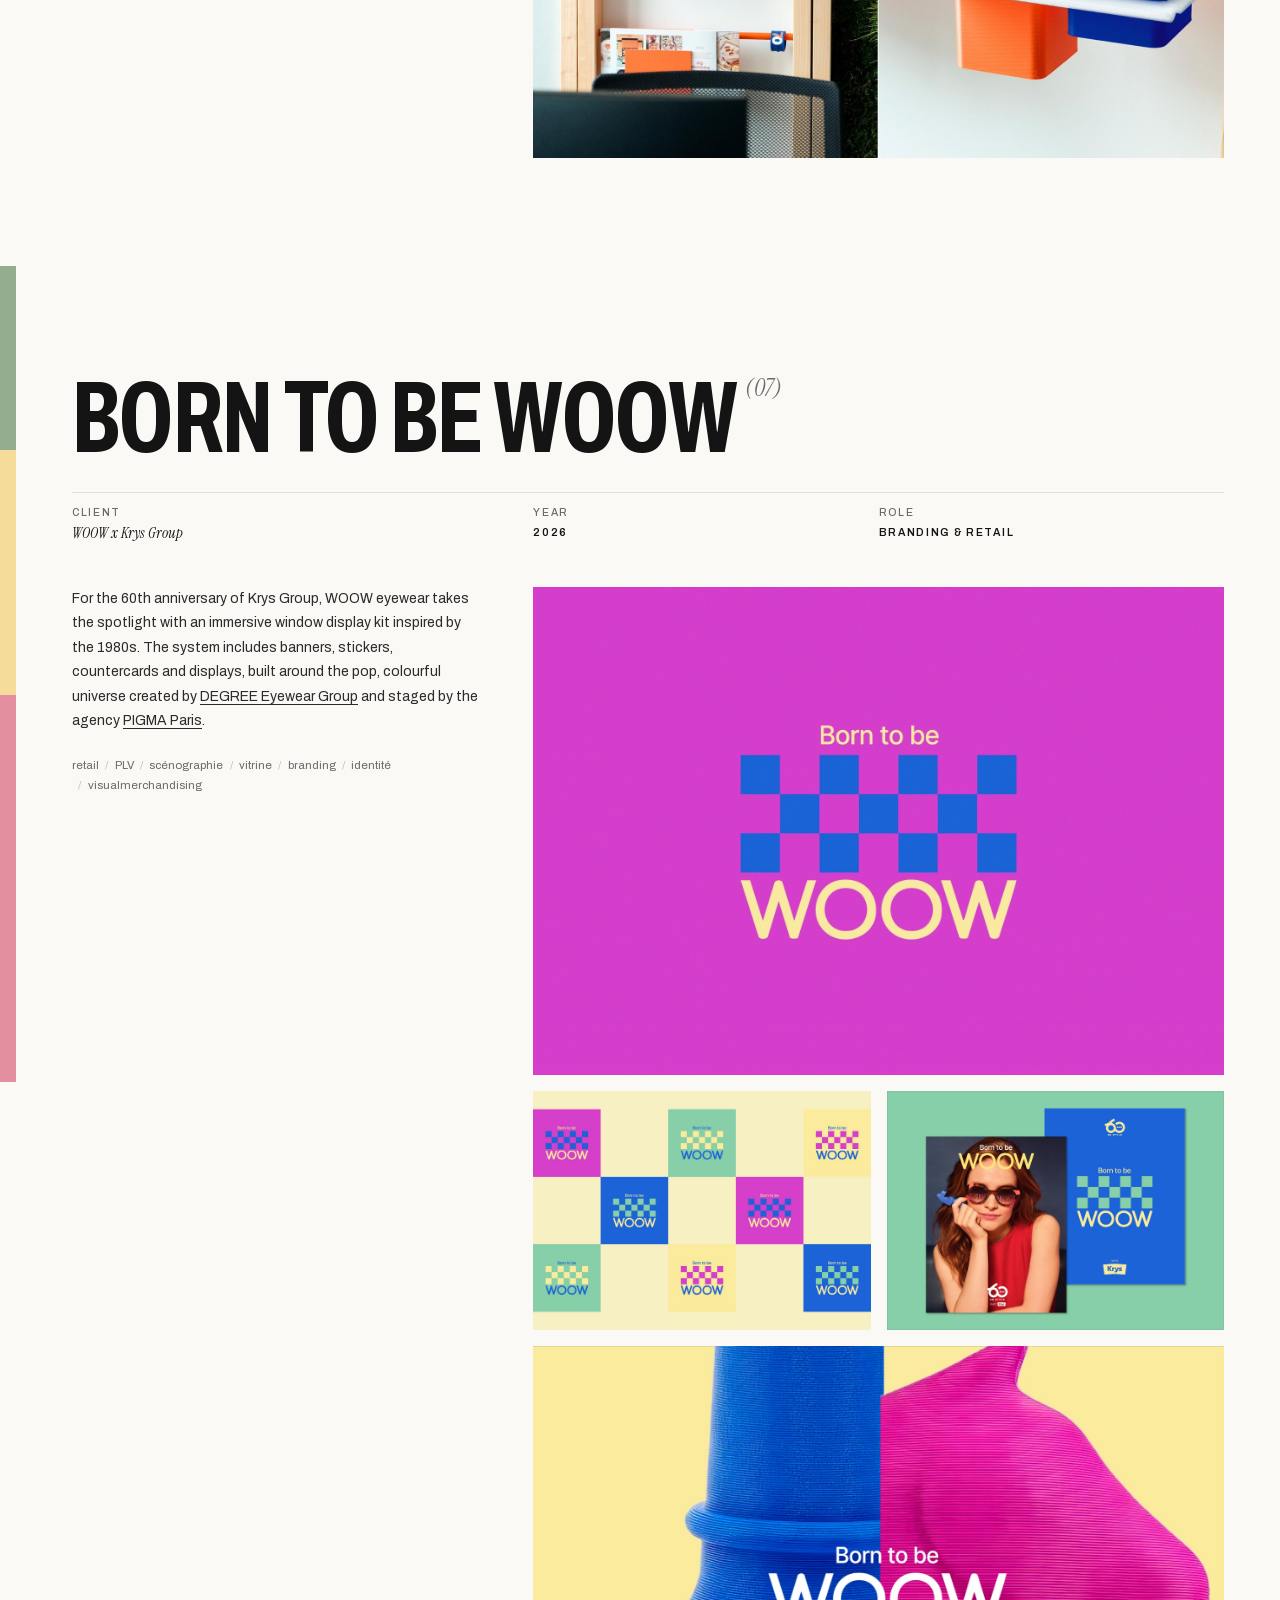
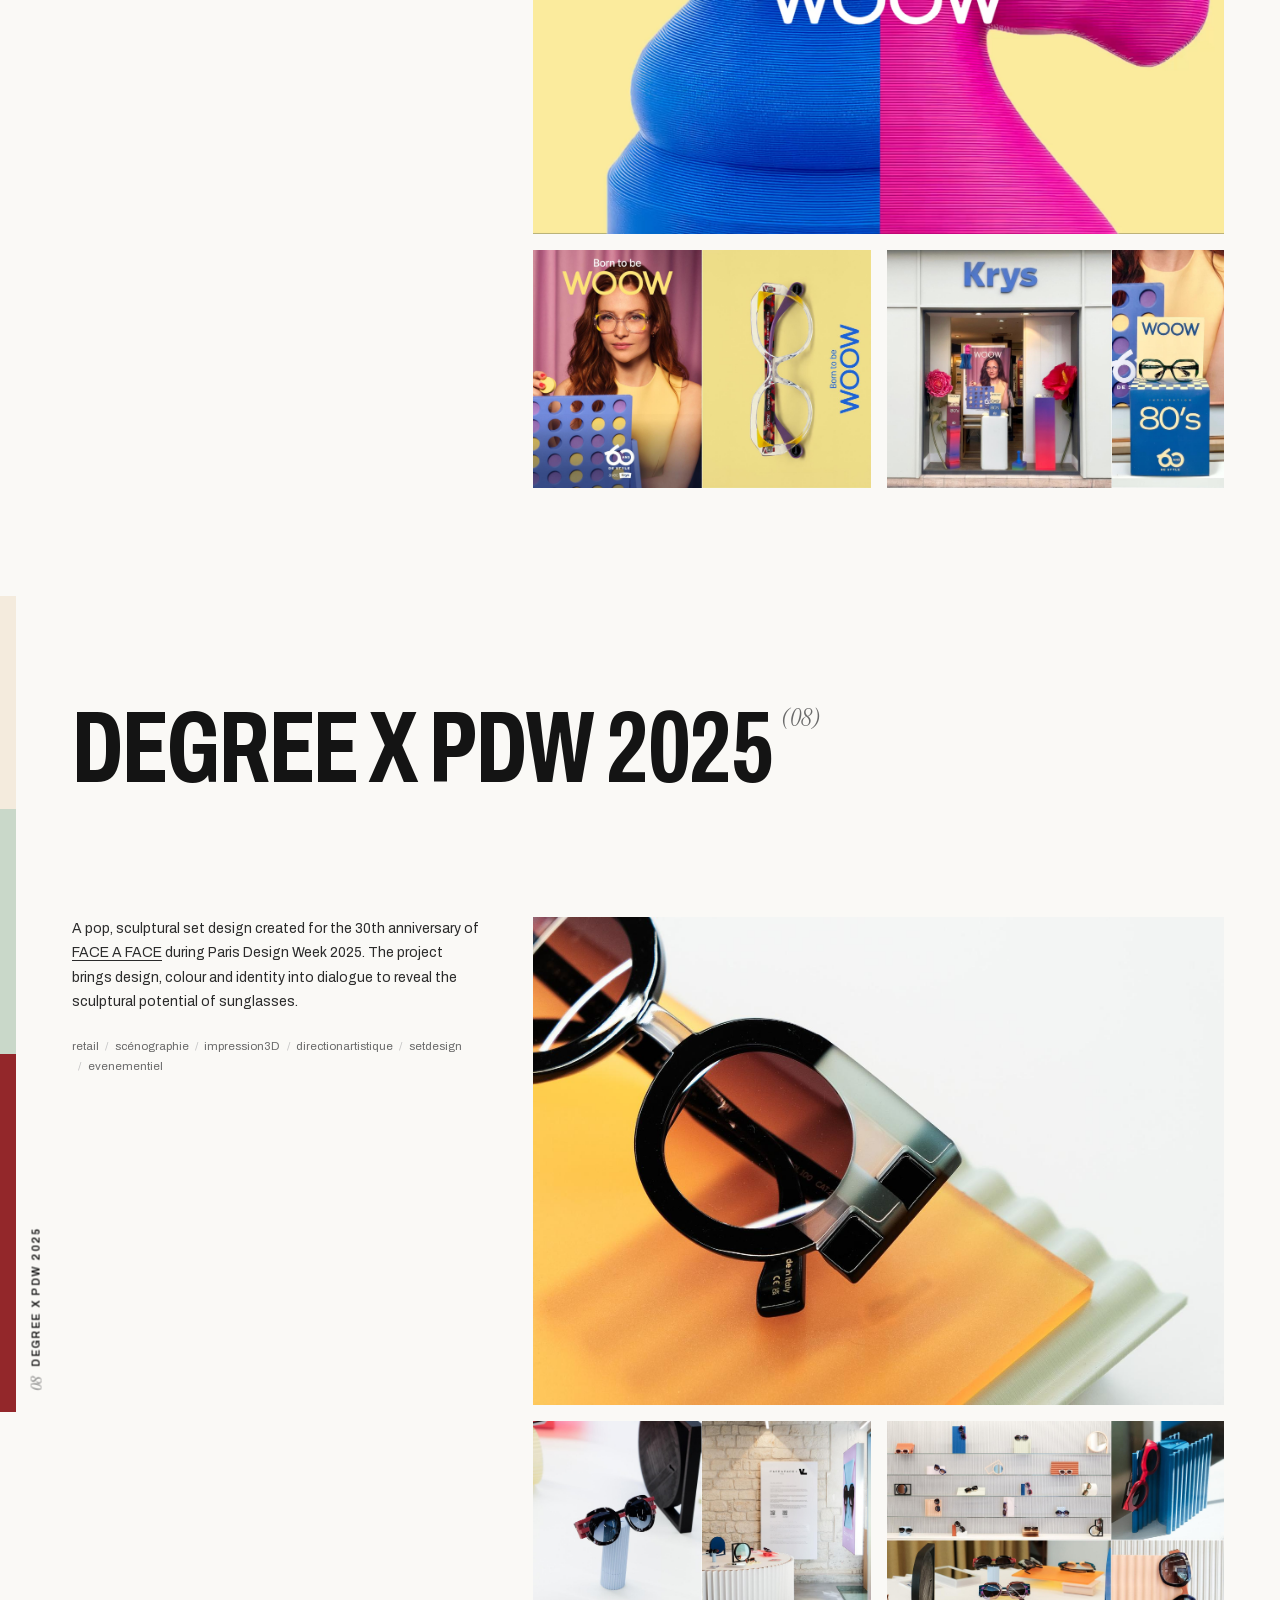
==== commit 2b6e841f: "Frise continue : toujours pleine d'un projet à l'autre, teintes qui glissent à la lecture Co-Authore" ====
--- a/en/index.html
+++ b/en/index.html
@@ -48,7 +48,7 @@
   </script>
   <link rel="preload" href="/assets/fonts/archivo-latin.woff2" as="font" type="font/woff2" crossorigin>
   <link rel="stylesheet" href="/css/fonts.css?v=5.7">
-  <link rel="stylesheet" href="/css/style.css?v=11.6">
+  <link rel="stylesheet" href="/css/style.css?v=11.7">
 </head>
 <body class="is-loading">
 
@@ -207,6 +207,6 @@
     </section>
   </main>
 
-  <script src="/js/main.js?v=12.3"></script>
+  <script src="/js/main.js?v=12.4"></script>
 </body>
 </html>
--- a/css/style.css
+++ b/css/style.css
@@ -767,3 +767,8 @@
   .work__facts { padding-bottom: 16px; border-bottom: 1px solid var(--line); }
   .work__aside { padding-top: 18px; }
 }
+/* frise continue : elle ne se casse jamais. Chaque frise est pleine du haut de son projet à sa fin et touche
+   celle du projet suivant ; d'un projet à l'autre, seules les teintes changent. Elle réagit à la lecture :
+   ses trois teintes glissent doucement (la première se retire, la dernière gagne) à mesure qu'on avance. */
+.rail__fill { clip-path: none !important;
+  background: linear-gradient(180deg, var(--w1) 0 calc(50% - var(--p, 0) * 30%), var(--w2) 0 calc(80% - var(--p, 0) * 30%), var(--w3) 0); }
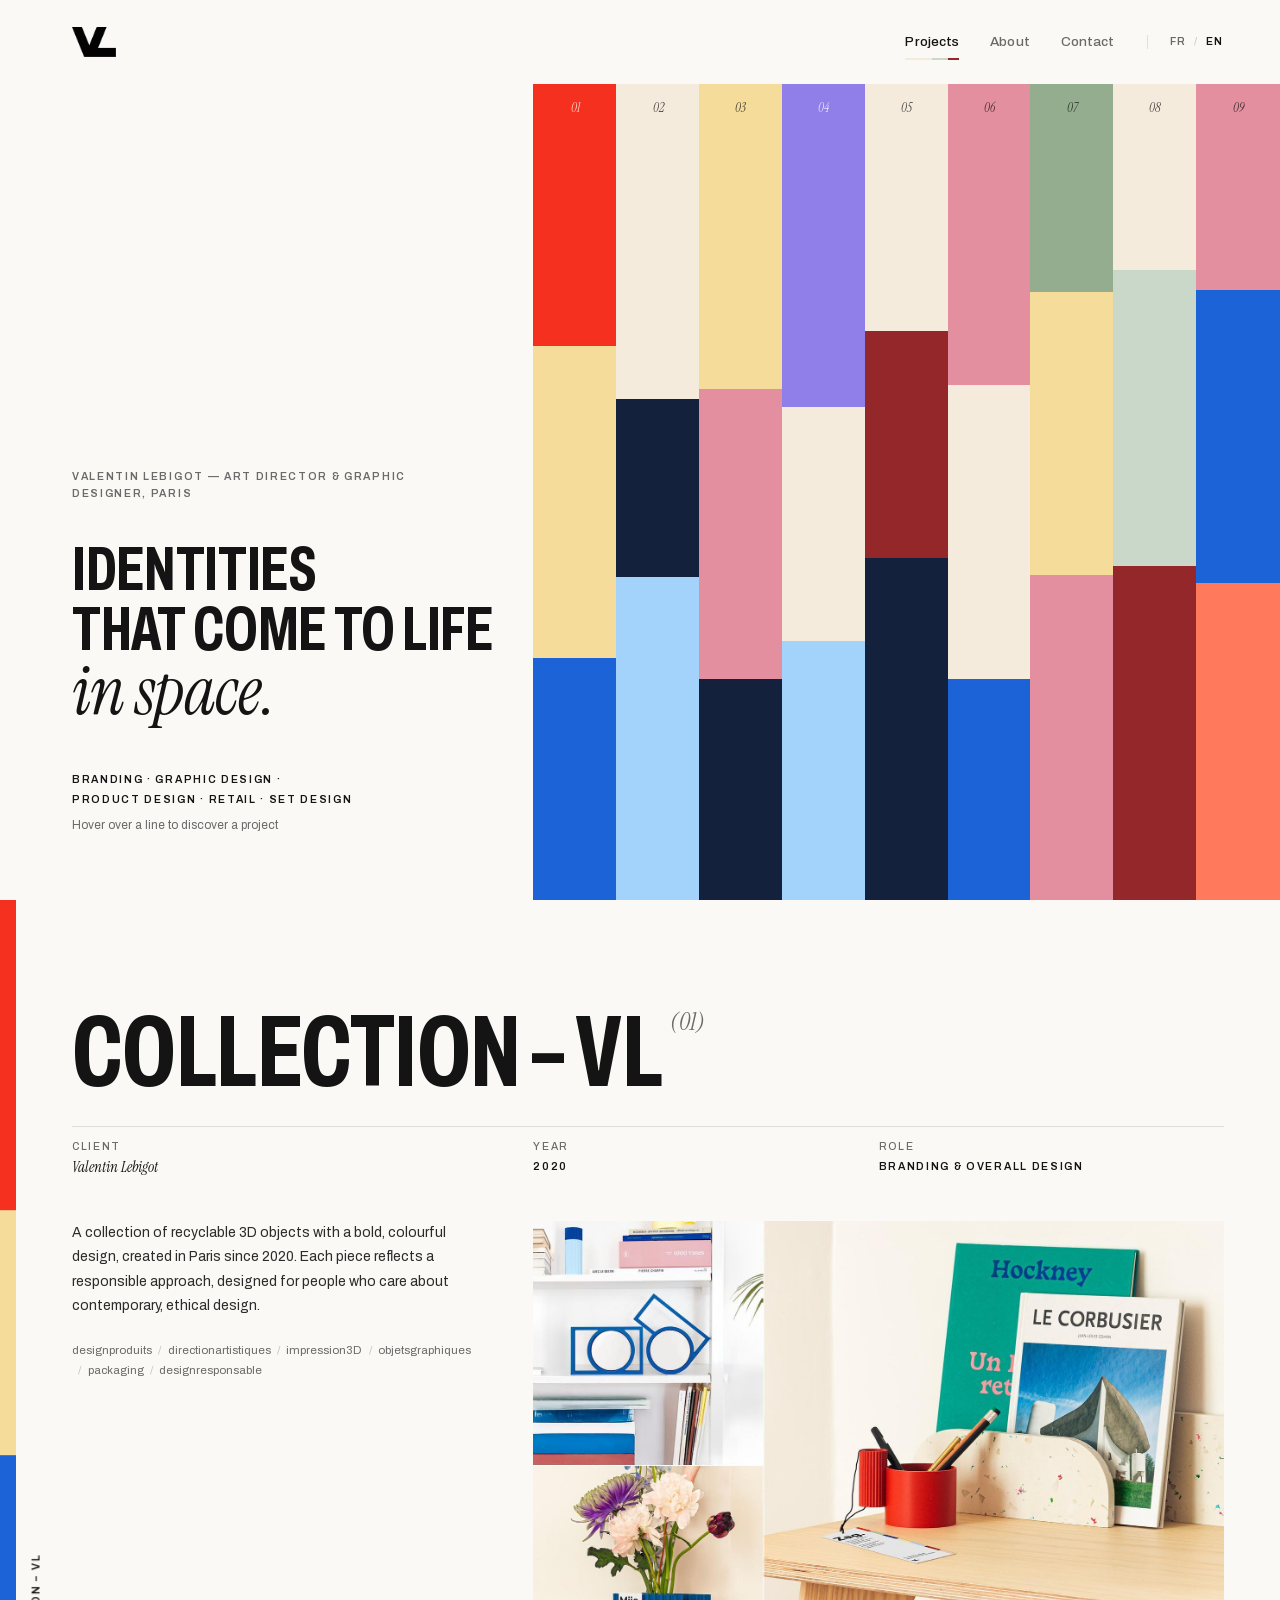
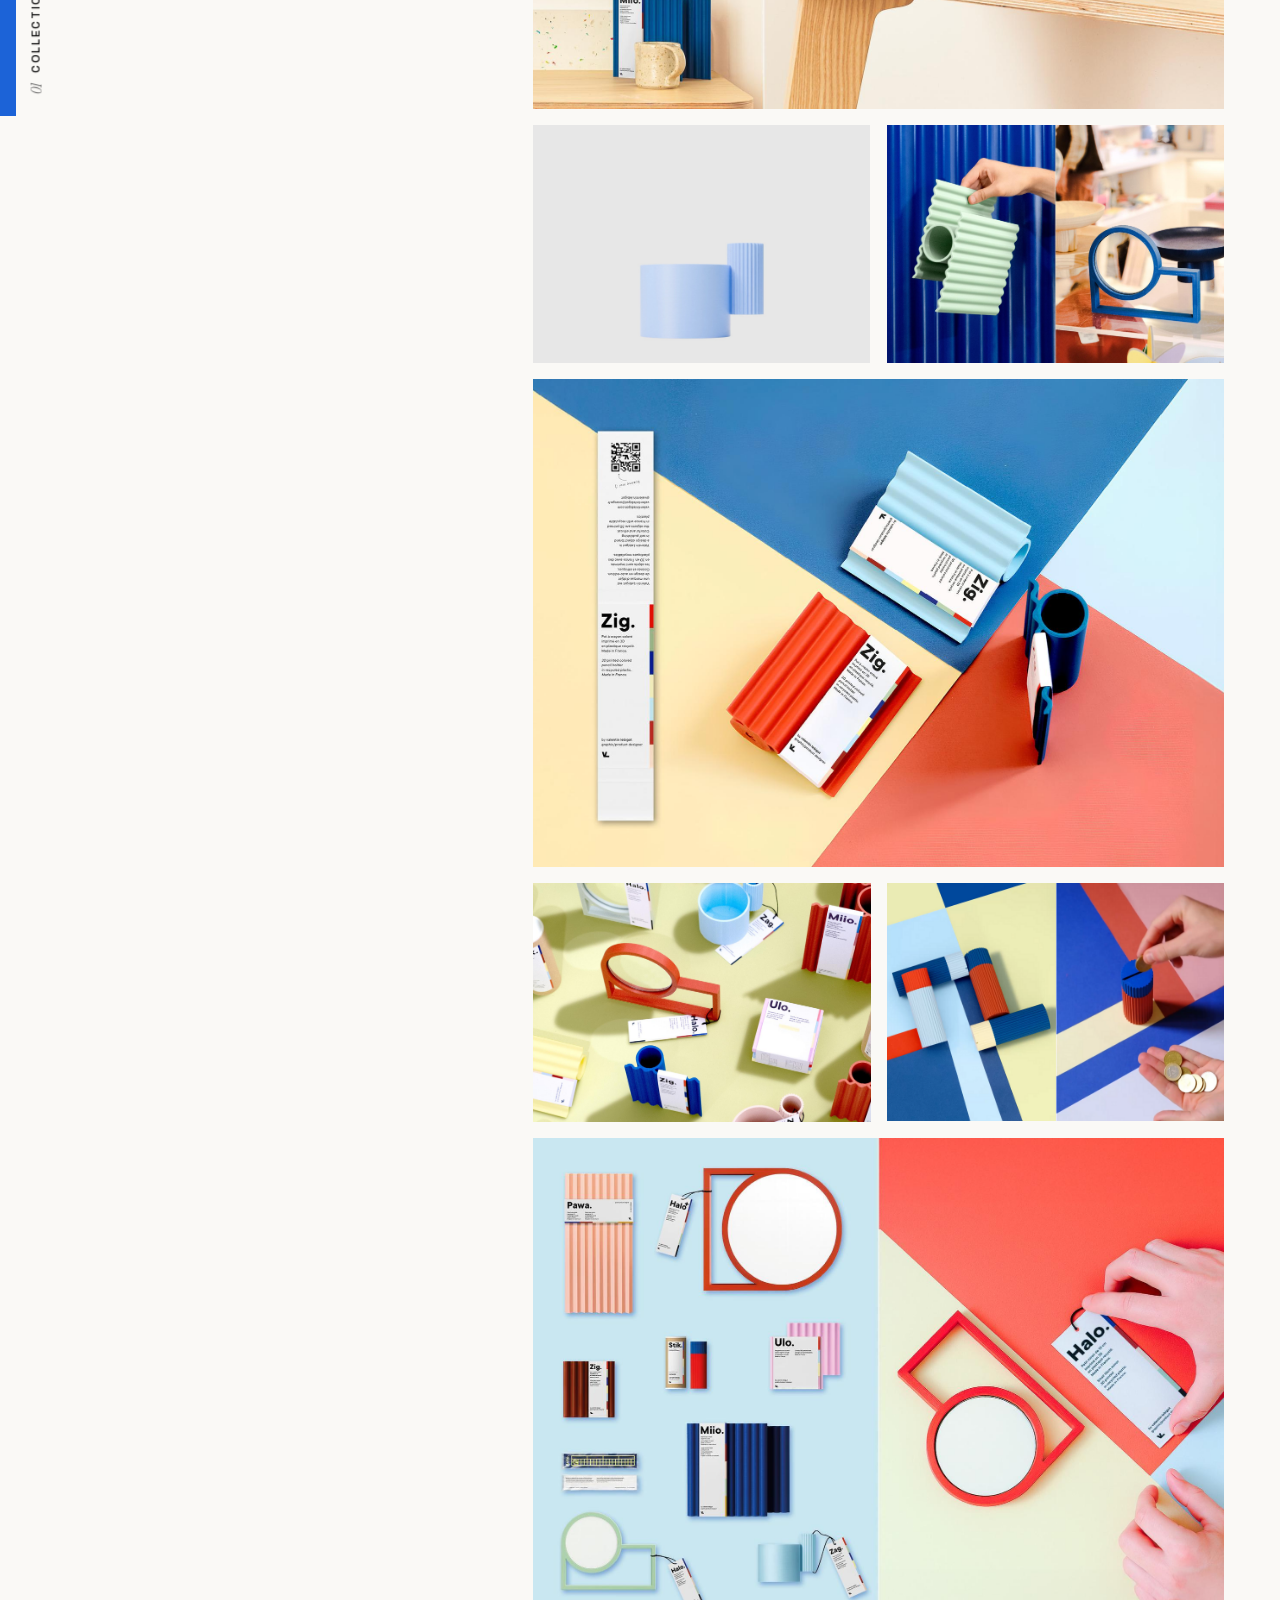
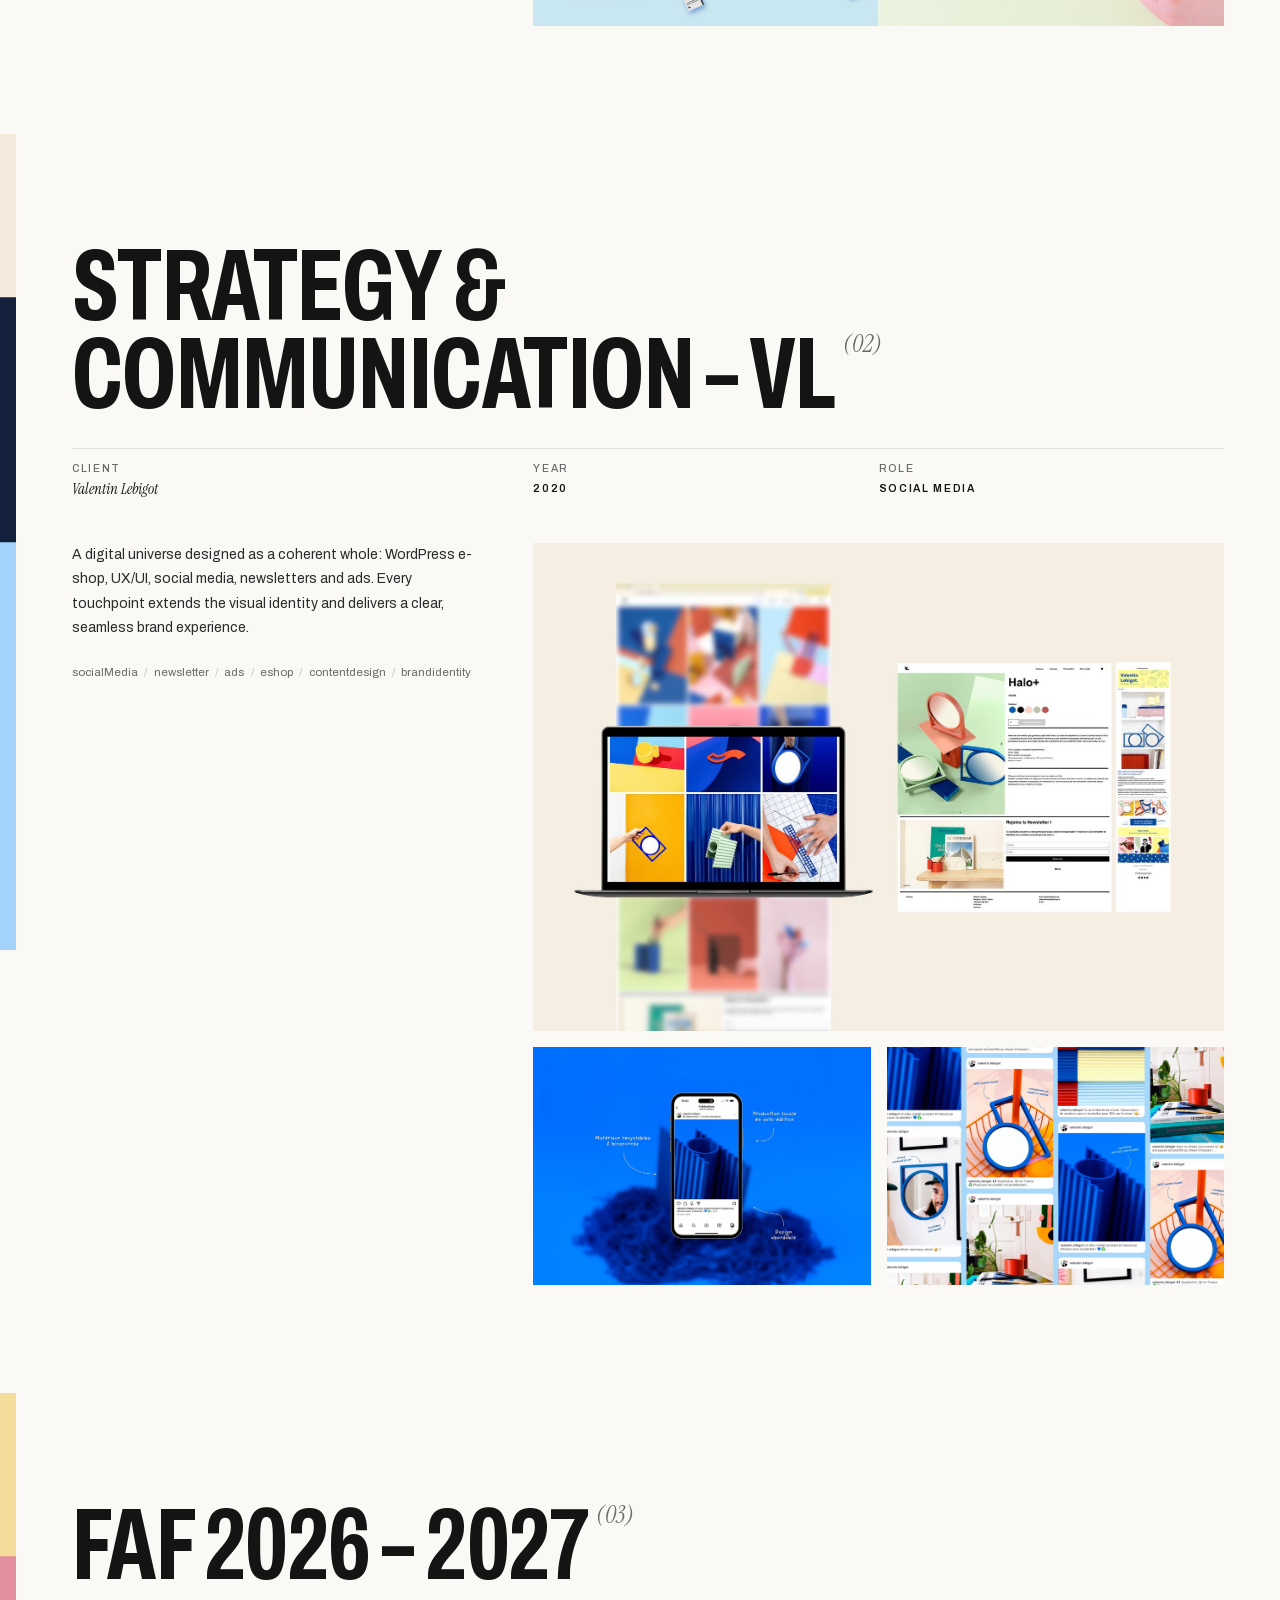
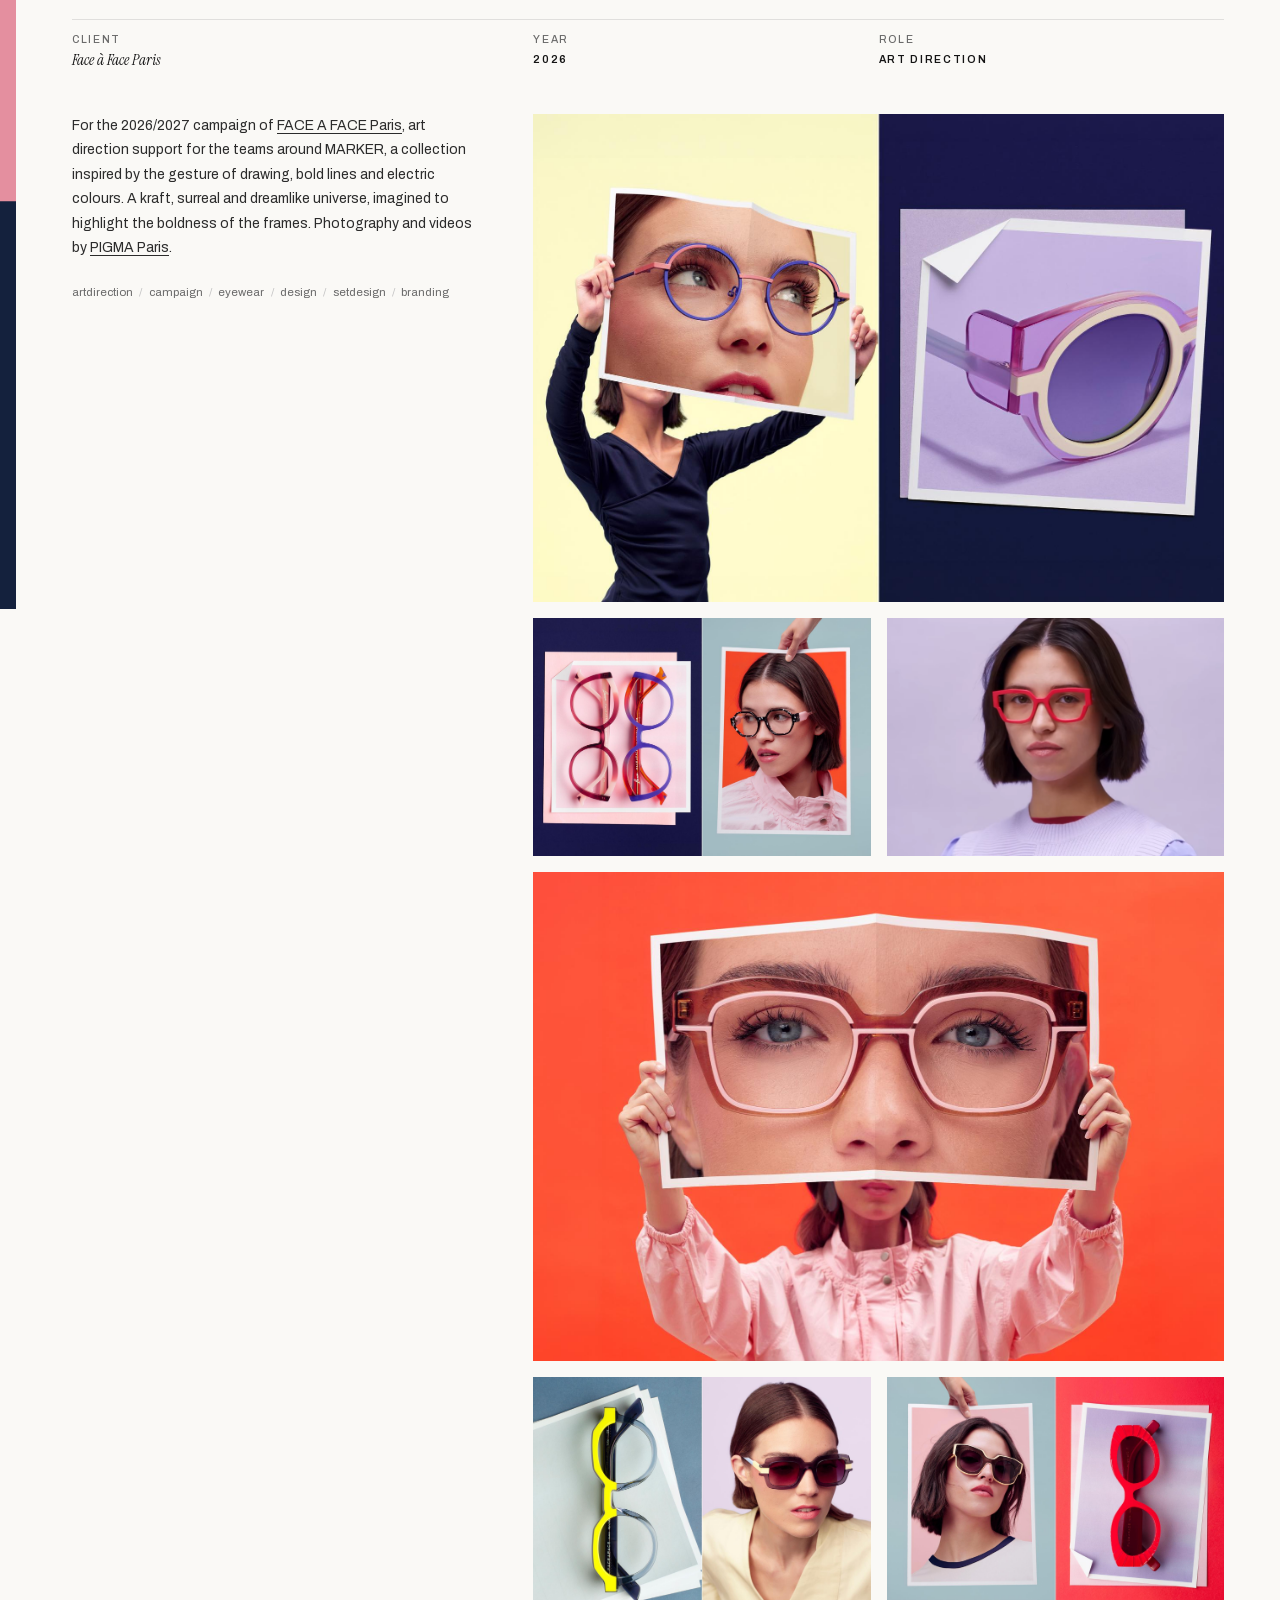
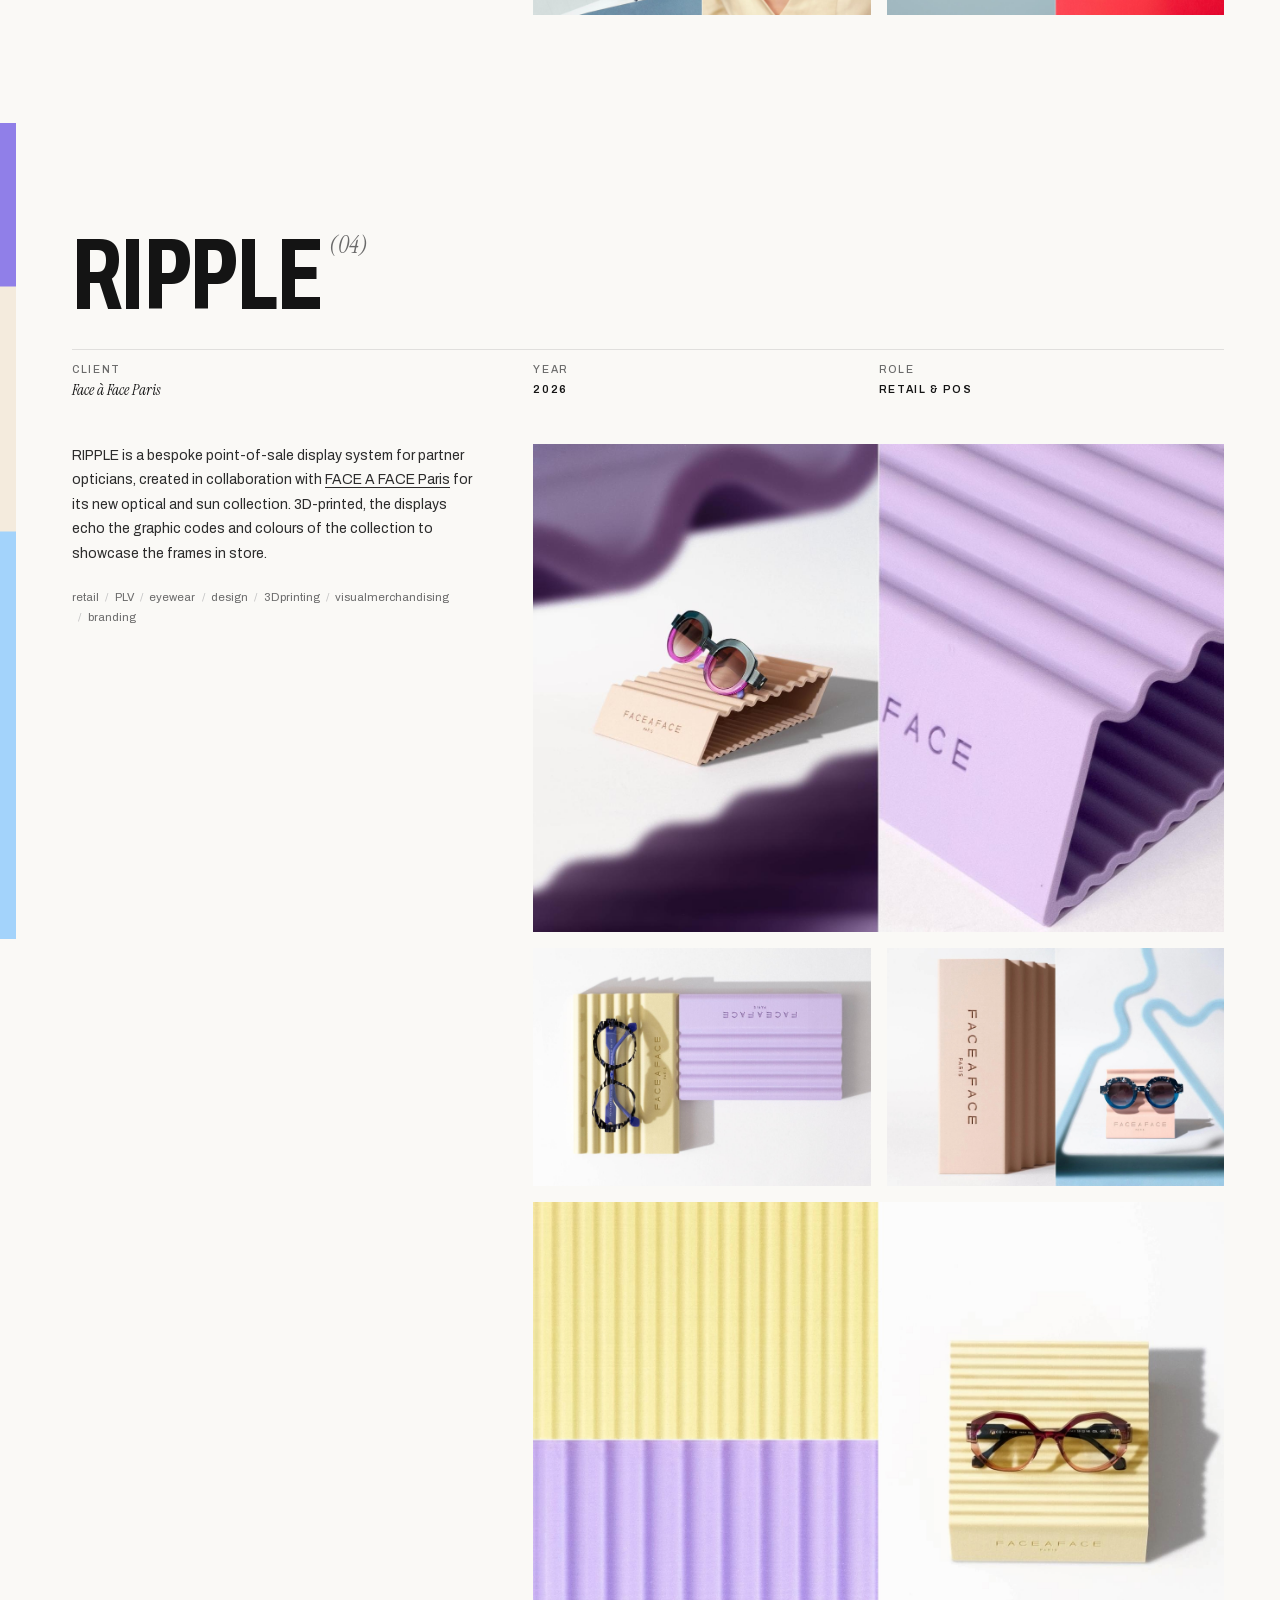
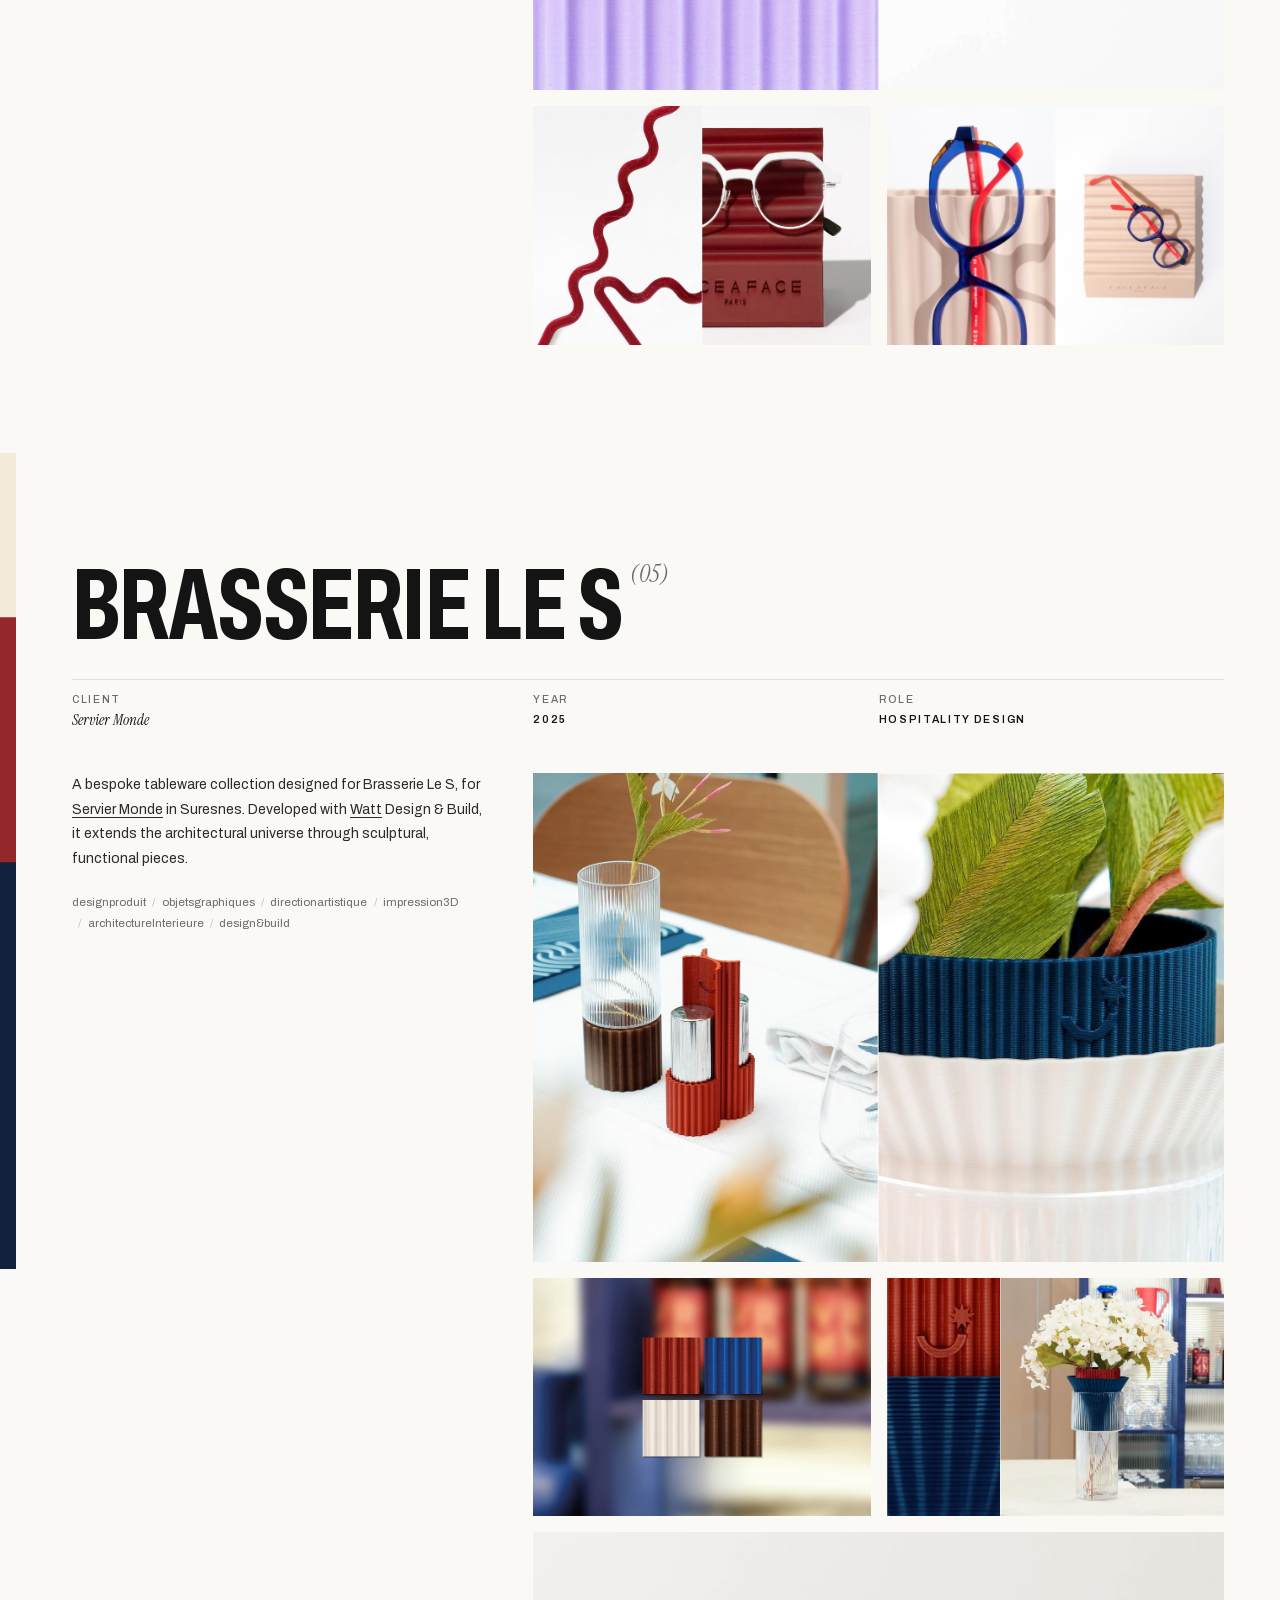
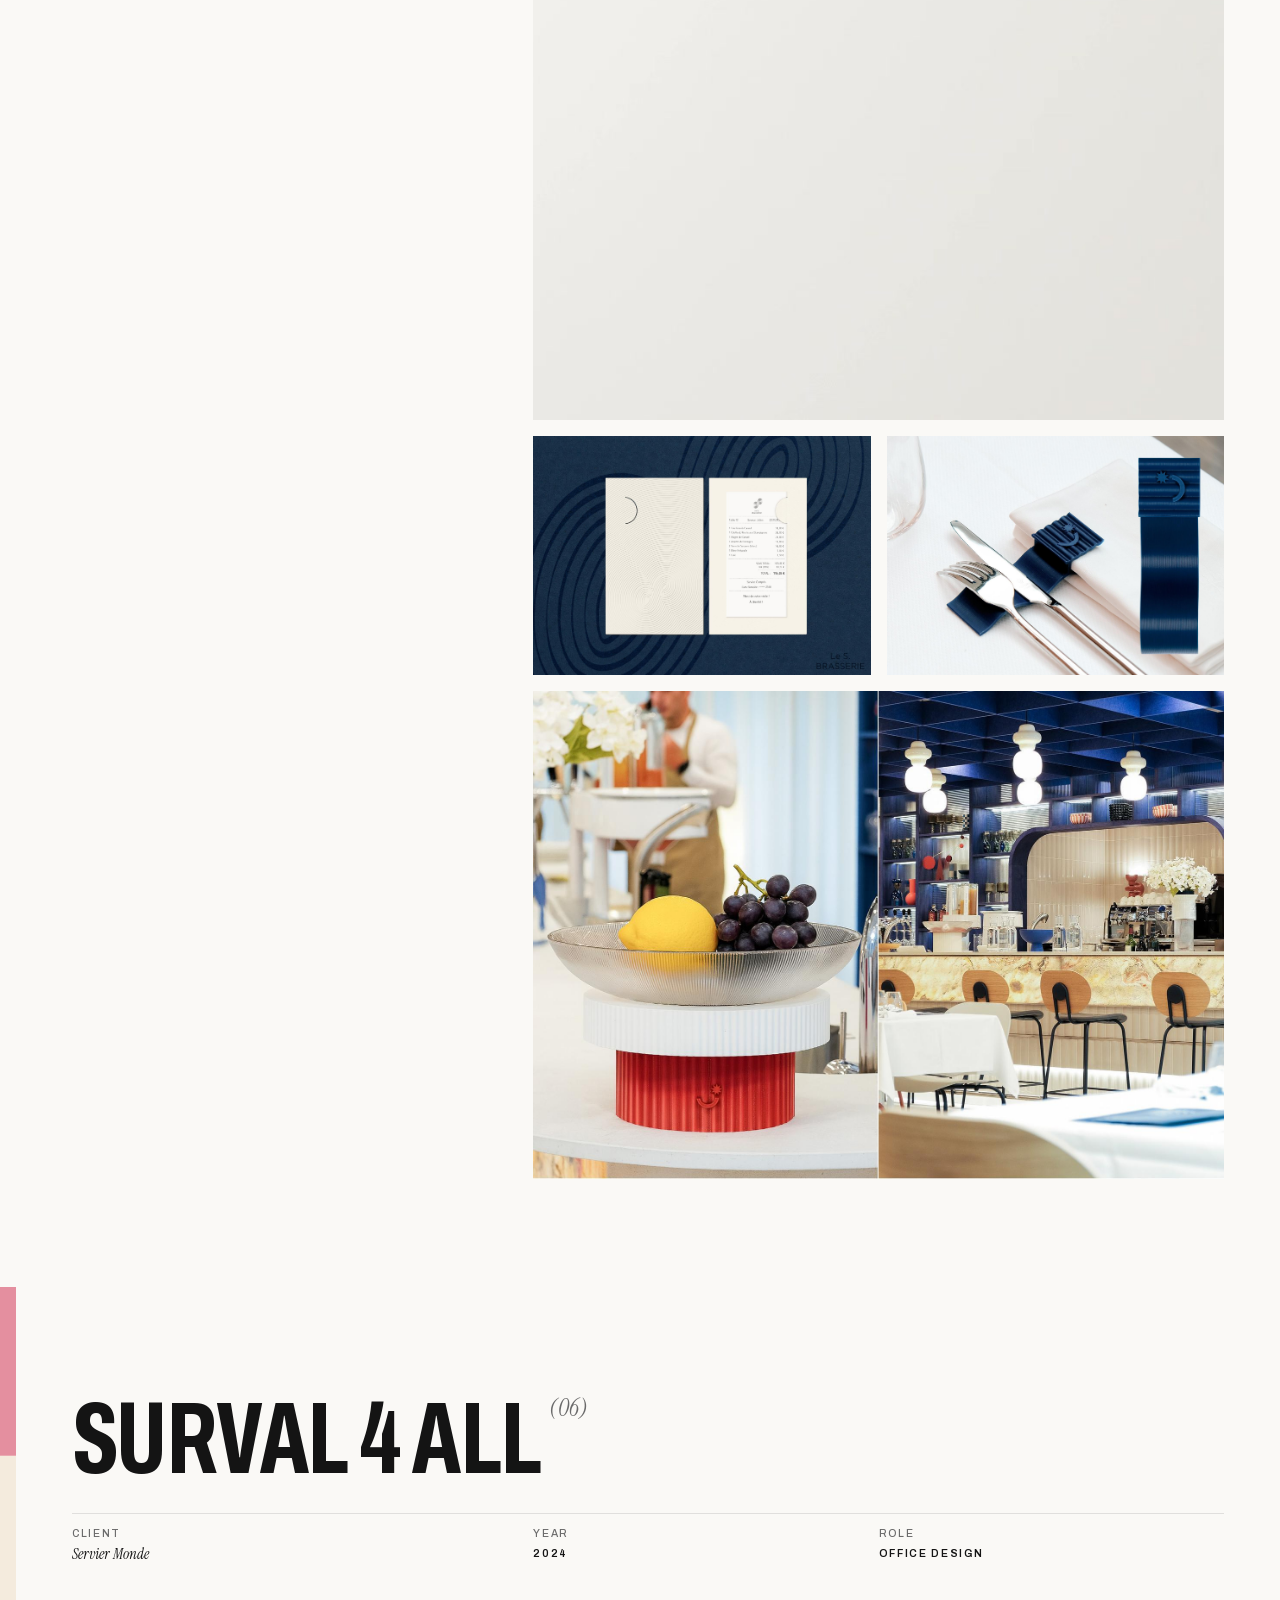
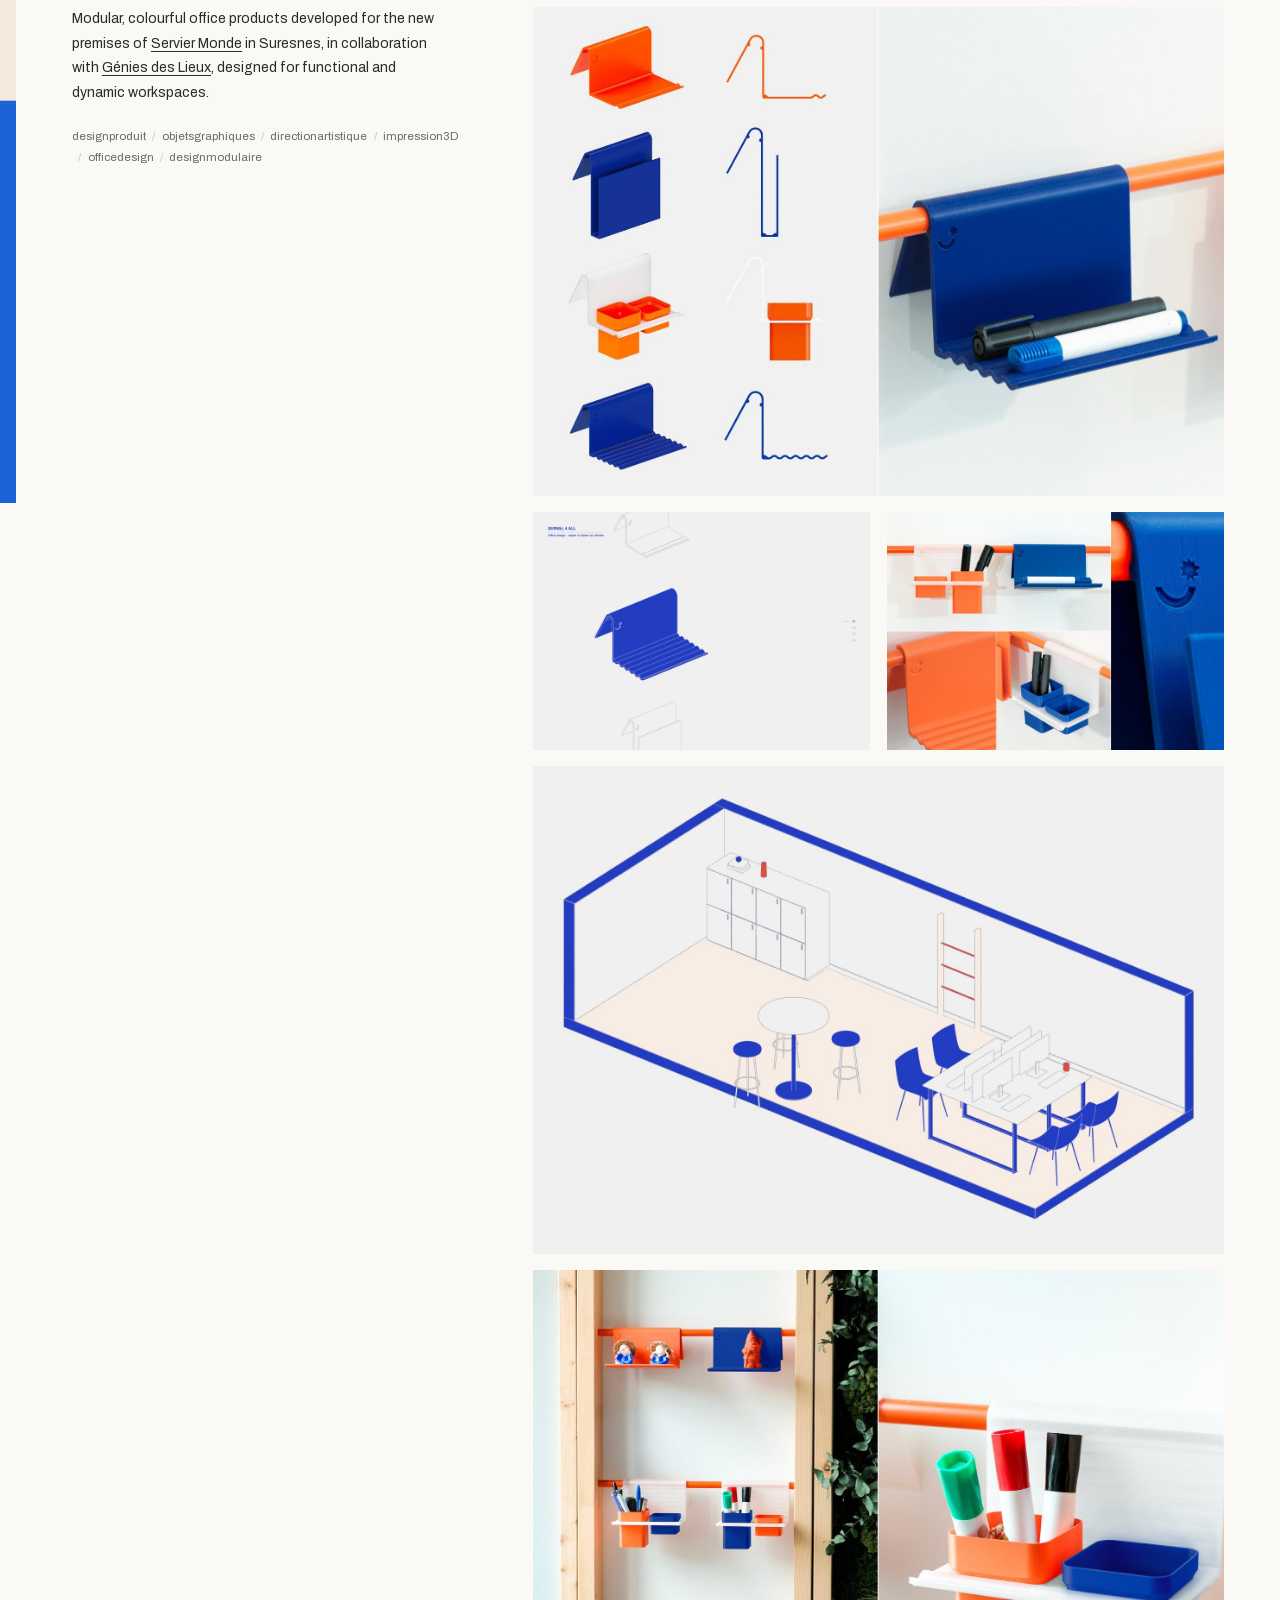
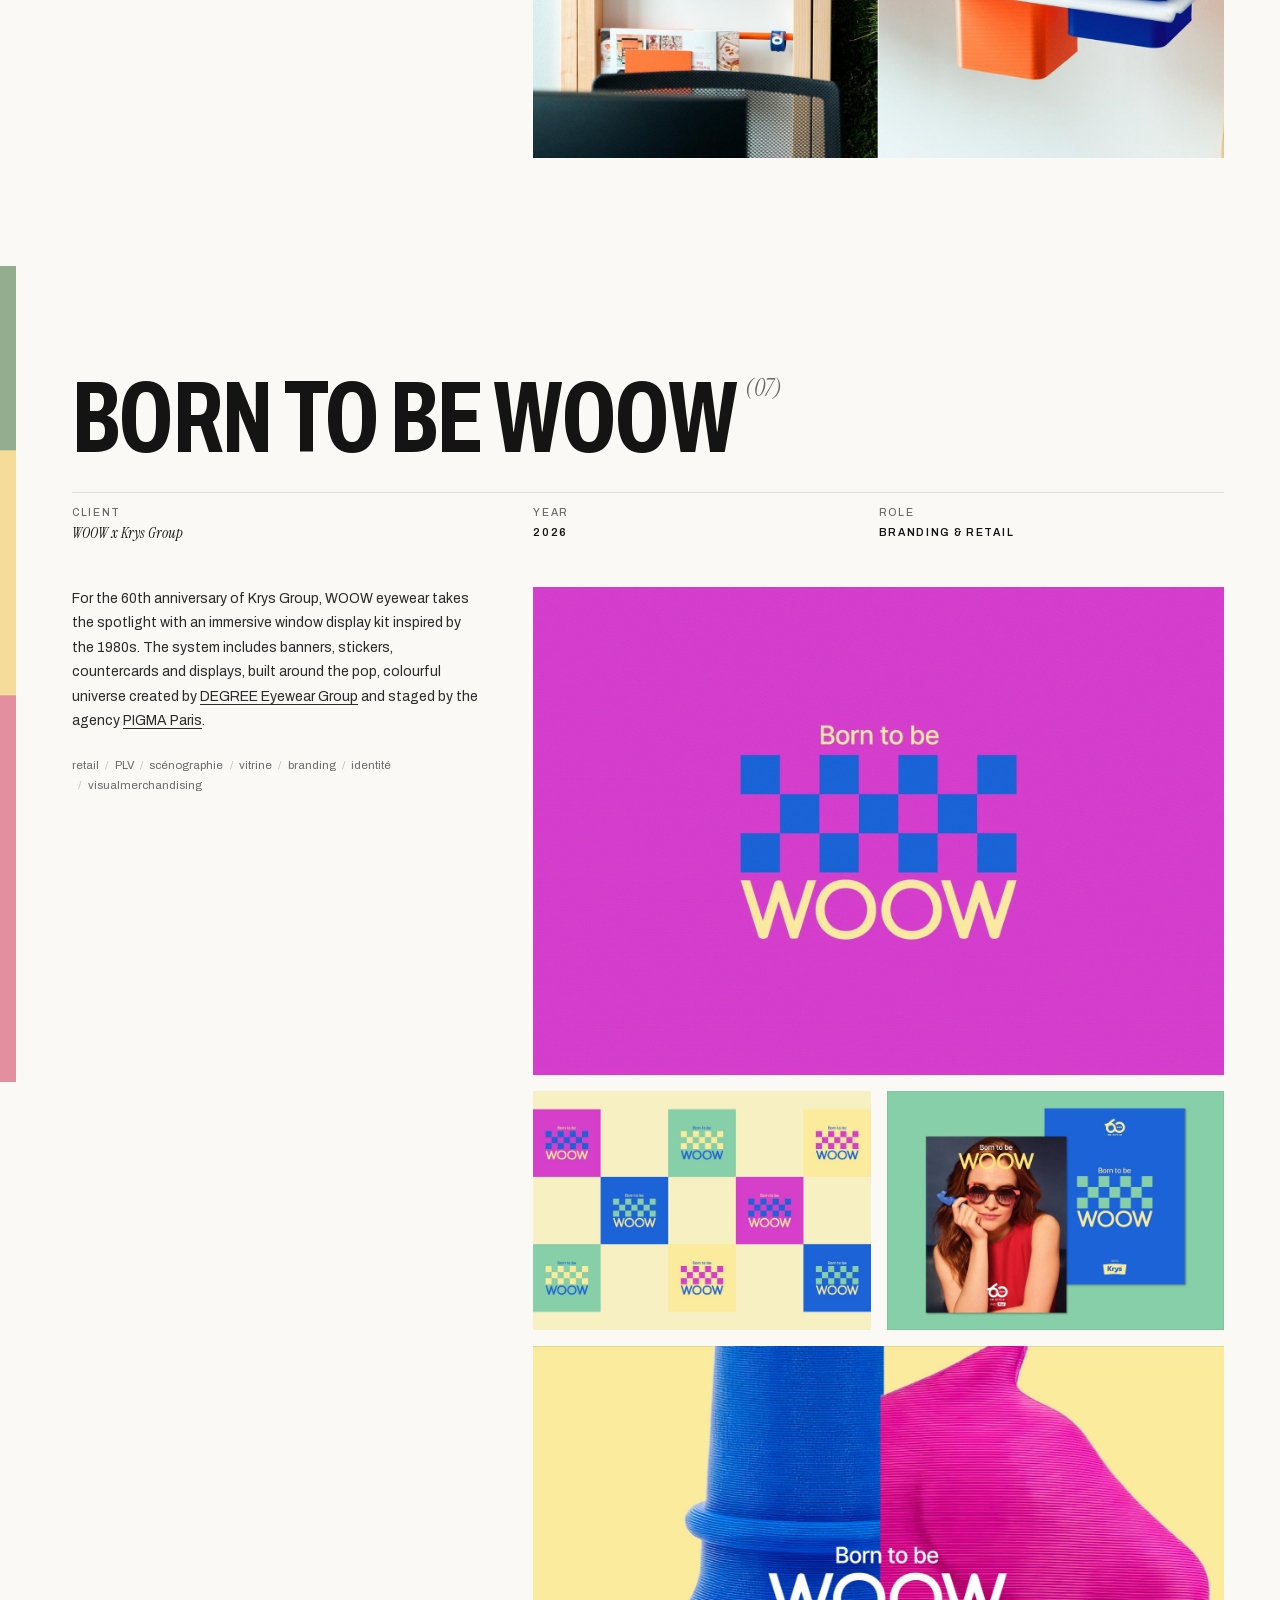
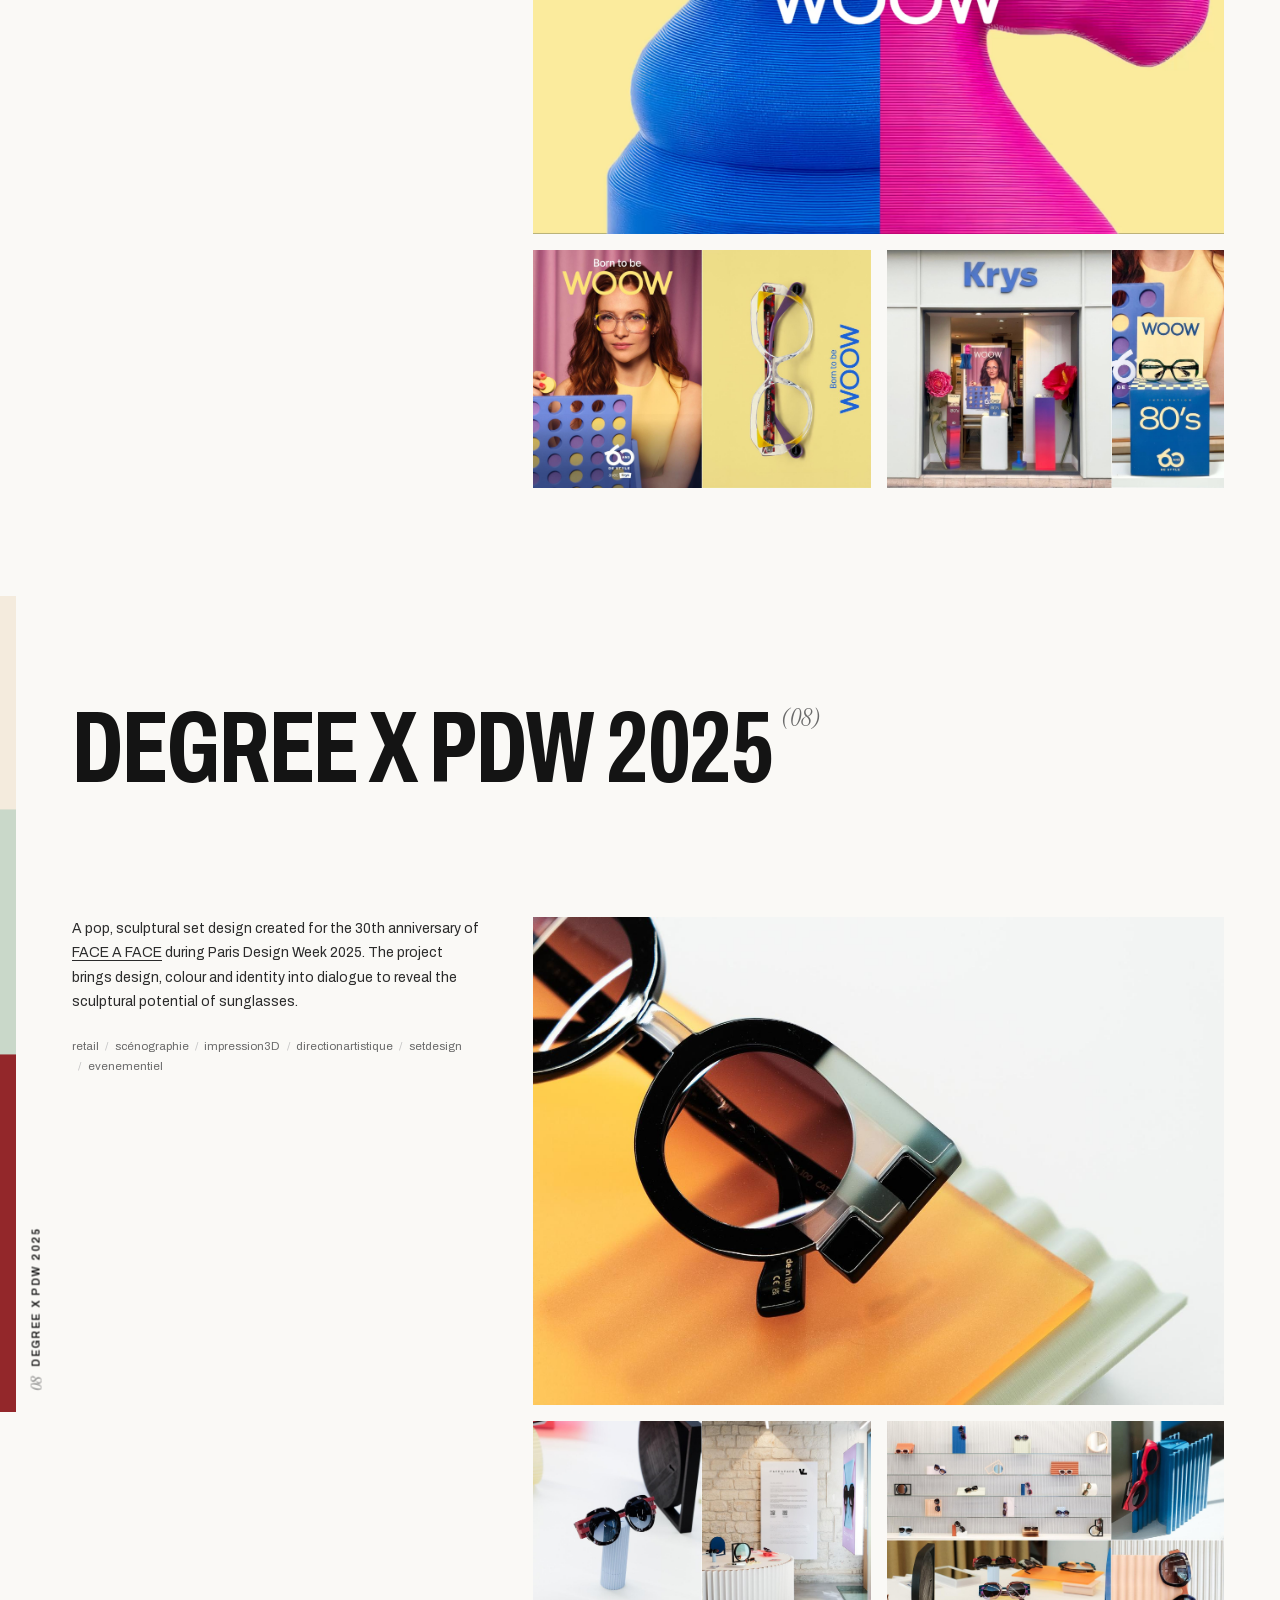
==== commit 6140151a: "Fluidité : frise et lignes déplacées sans recalcul de page, en-tête sans flou sur téléphone, ondulat" ====
--- a/en/index.html
+++ b/en/index.html
@@ -48,7 +48,7 @@
   </script>
   <link rel="preload" href="/assets/fonts/archivo-latin.woff2" as="font" type="font/woff2" crossorigin>
   <link rel="stylesheet" href="/css/fonts.css?v=5.7">
-  <link rel="stylesheet" href="/css/style.css?v=11.7">
+  <link rel="stylesheet" href="/css/style.css?v=11.8">
 </head>
 <body class="is-loading">
 
@@ -207,6 +207,6 @@
     </section>
   </main>
 
-  <script src="/js/main.js?v=12.4"></script>
+  <script src="/js/main.js?v=12.5"></script>
 </body>
 </html>
--- a/css/style.css
+++ b/css/style.css
@@ -772,3 +772,22 @@
    ses trois teintes glissent doucement (la première se retire, la dernière gagne) à mesure qu'on avance. */
 .rail__fill { clip-path: none !important;
   background: linear-gradient(180deg, var(--w1) 0 calc(50% - var(--p, 0) * 30%), var(--w2) 0 calc(80% - var(--p, 0) * 30%), var(--w3) 0); }
+/* =========================================================
+   Fluidité (passe d'optimisation)
+   ========================================================= */
+/* frise : le glissement des teintes se fait par un simple déplacement (calculé par la carte graphique),
+   au lieu de redessiner un dégradé à chaque image. Même rendu : 50/30/20 au début du projet, 20/30/50 à la fin. */
+.rail__fill { background: none !important; overflow: hidden; }
+.rail__fill::before {
+  content: ""; position: absolute; left: 0; right: 0; top: 0; height: 130%;
+  background: linear-gradient(180deg, var(--w1) 0 38.462%, var(--w2) 38.462% 61.538%, var(--w3) 61.538%);
+  transform: translate3d(0, calc(var(--p, 0) * -23.077%), 0);
+  will-change: transform; backface-visibility: hidden;
+}
+/* téléphone : l'en-tête garde son voile clair mais sans flou en temps réel (très coûteux au défilement) */
+@media (max-width: 900px) {
+  .head::before { -webkit-backdrop-filter: none; backdrop-filter: none; background: color-mix(in srgb, var(--bg) 94%, transparent); }
+  .head__nav { -webkit-backdrop-filter: none; backdrop-filter: none; background: color-mix(in srgb, var(--bg) 97%, transparent); }
+}
+/* lignes qui ondulent : à l'arrêt quand elles sont hors de l'écran */
+.lines.is-off .intro__col, .hero__lines.is-off .intro__col { animation-play-state: paused; }
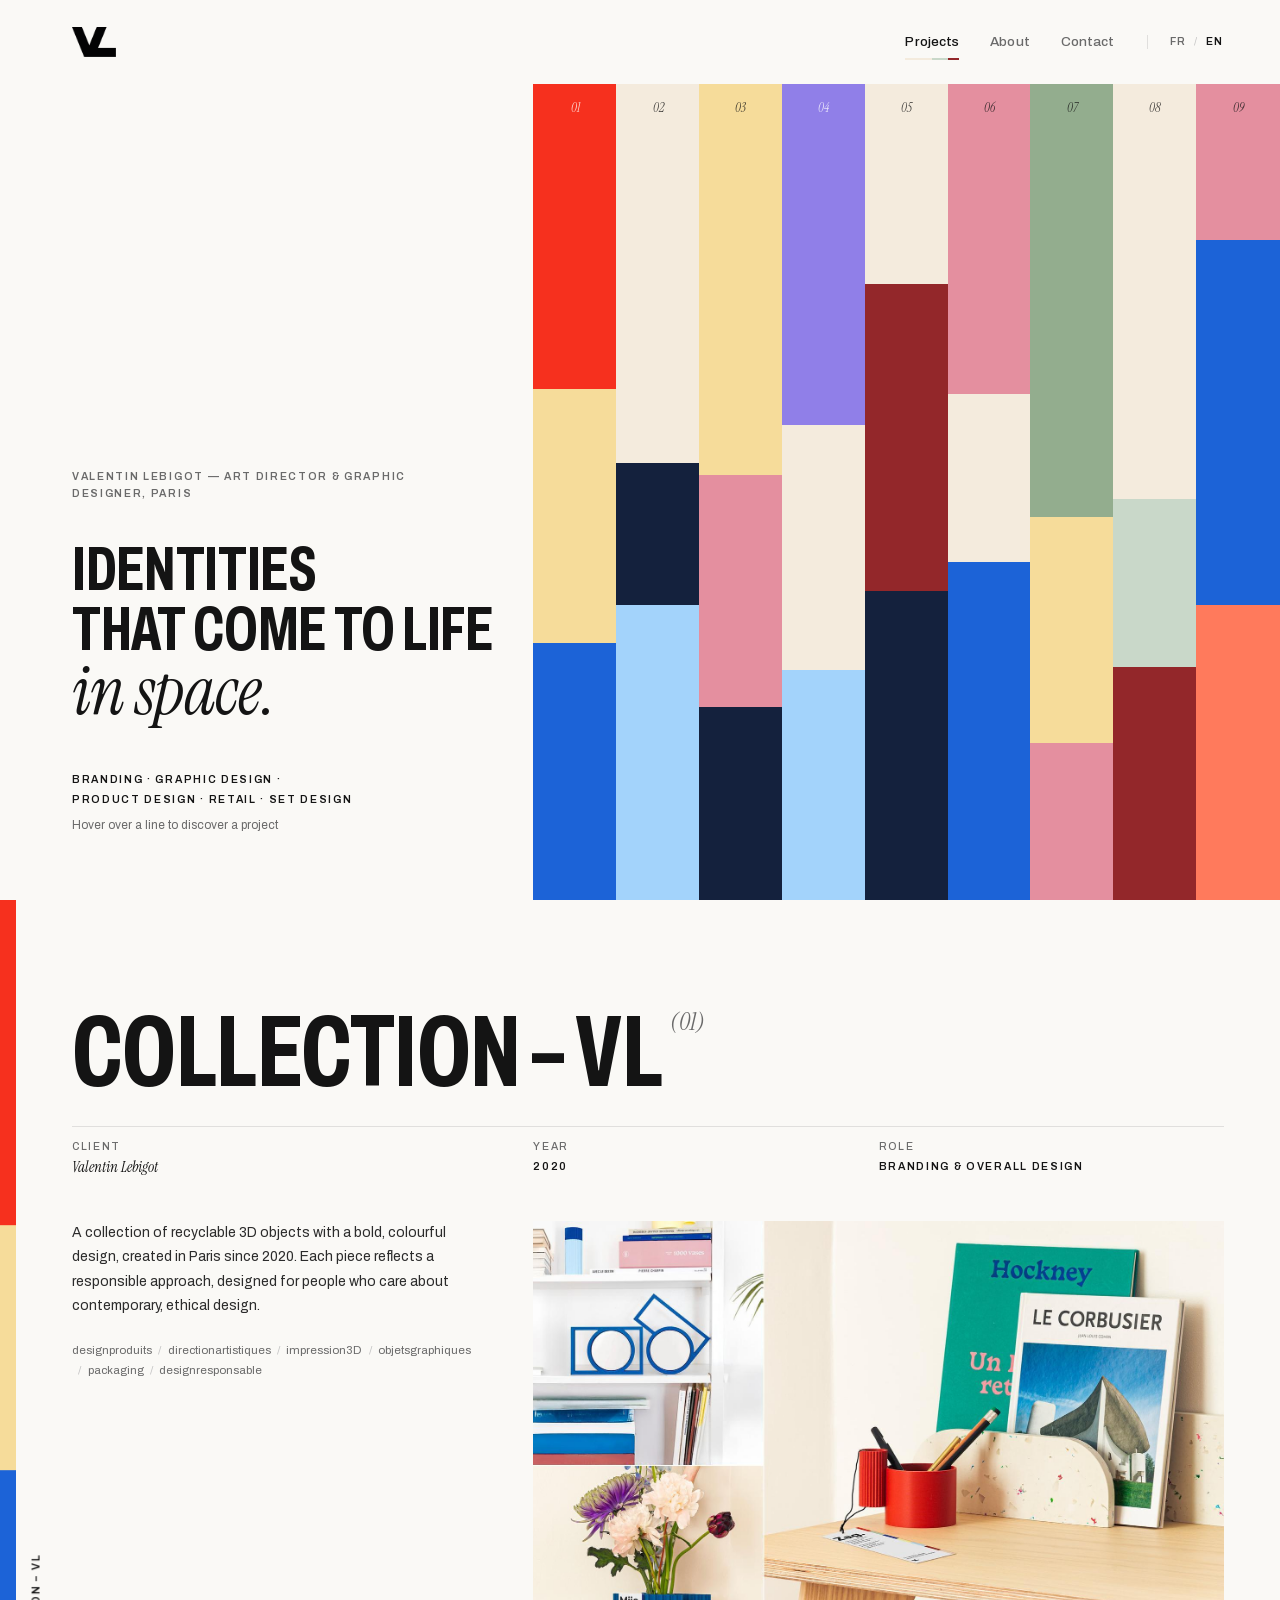
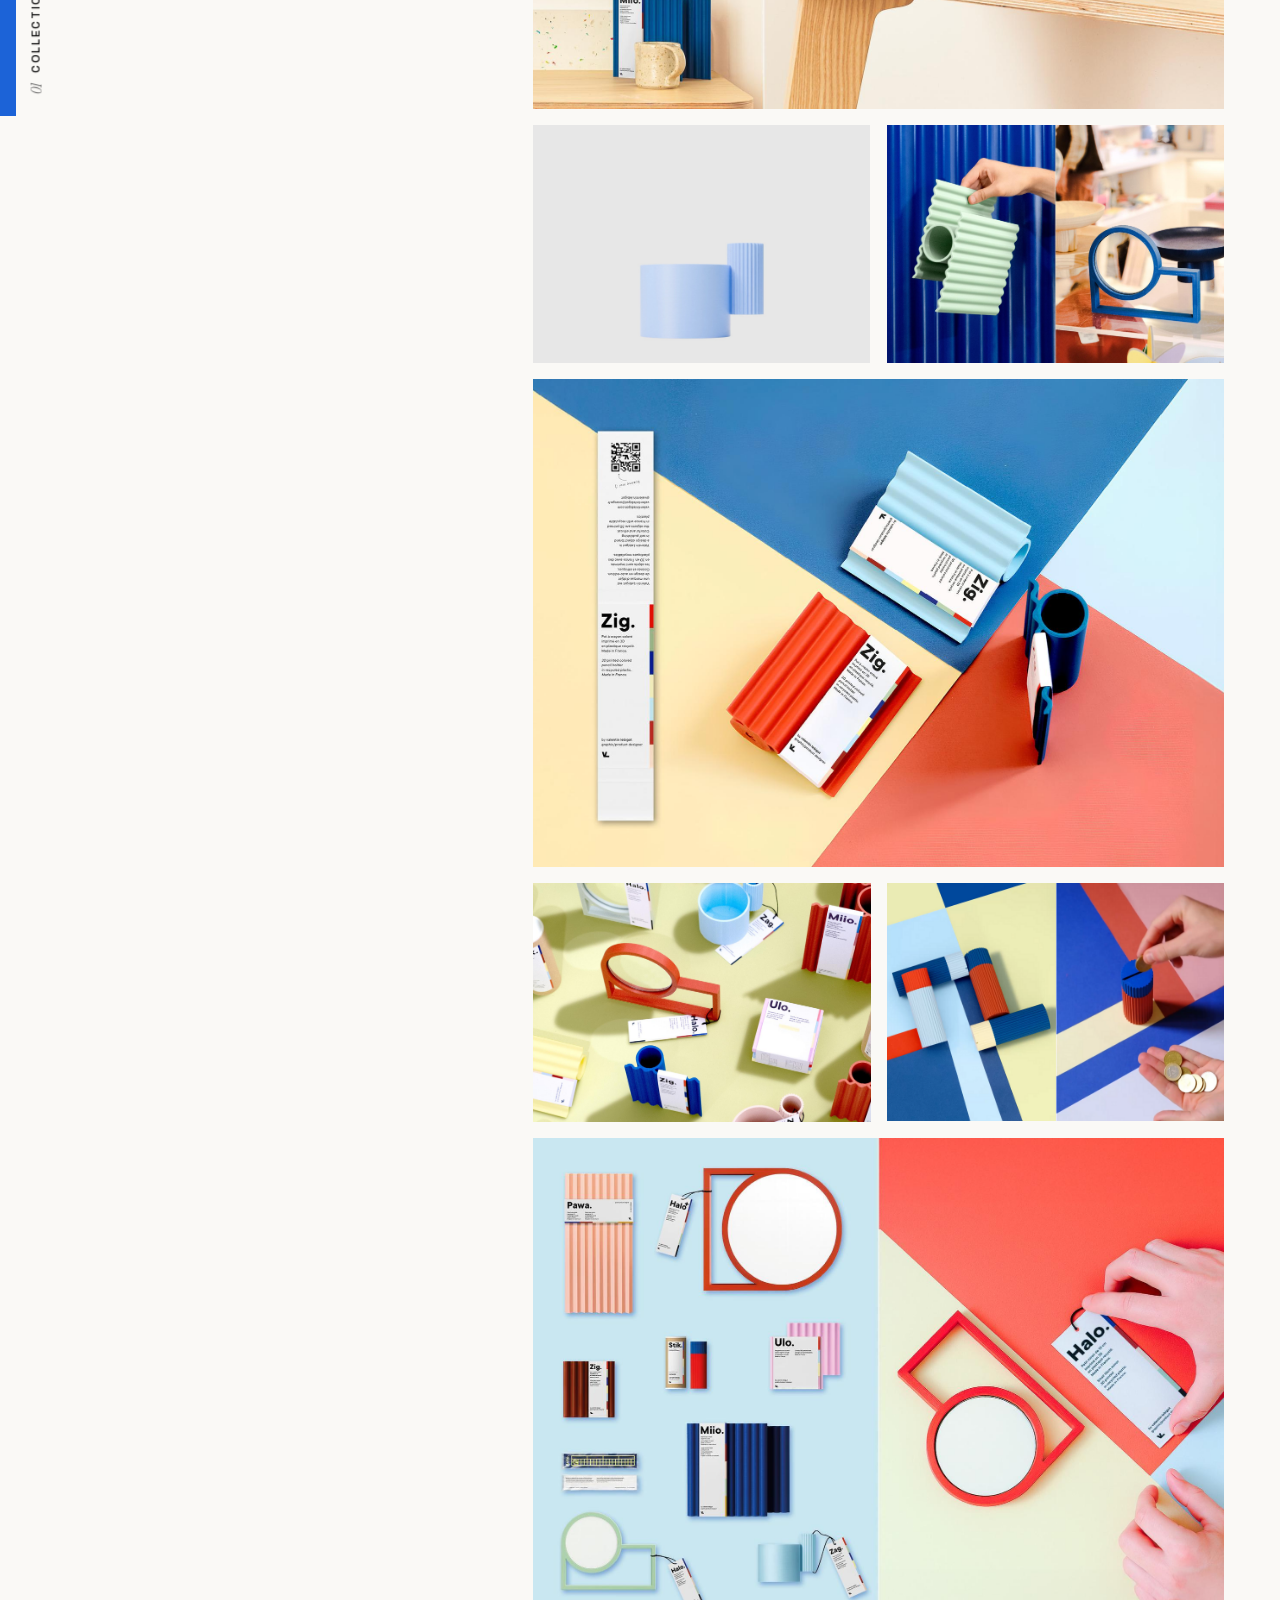
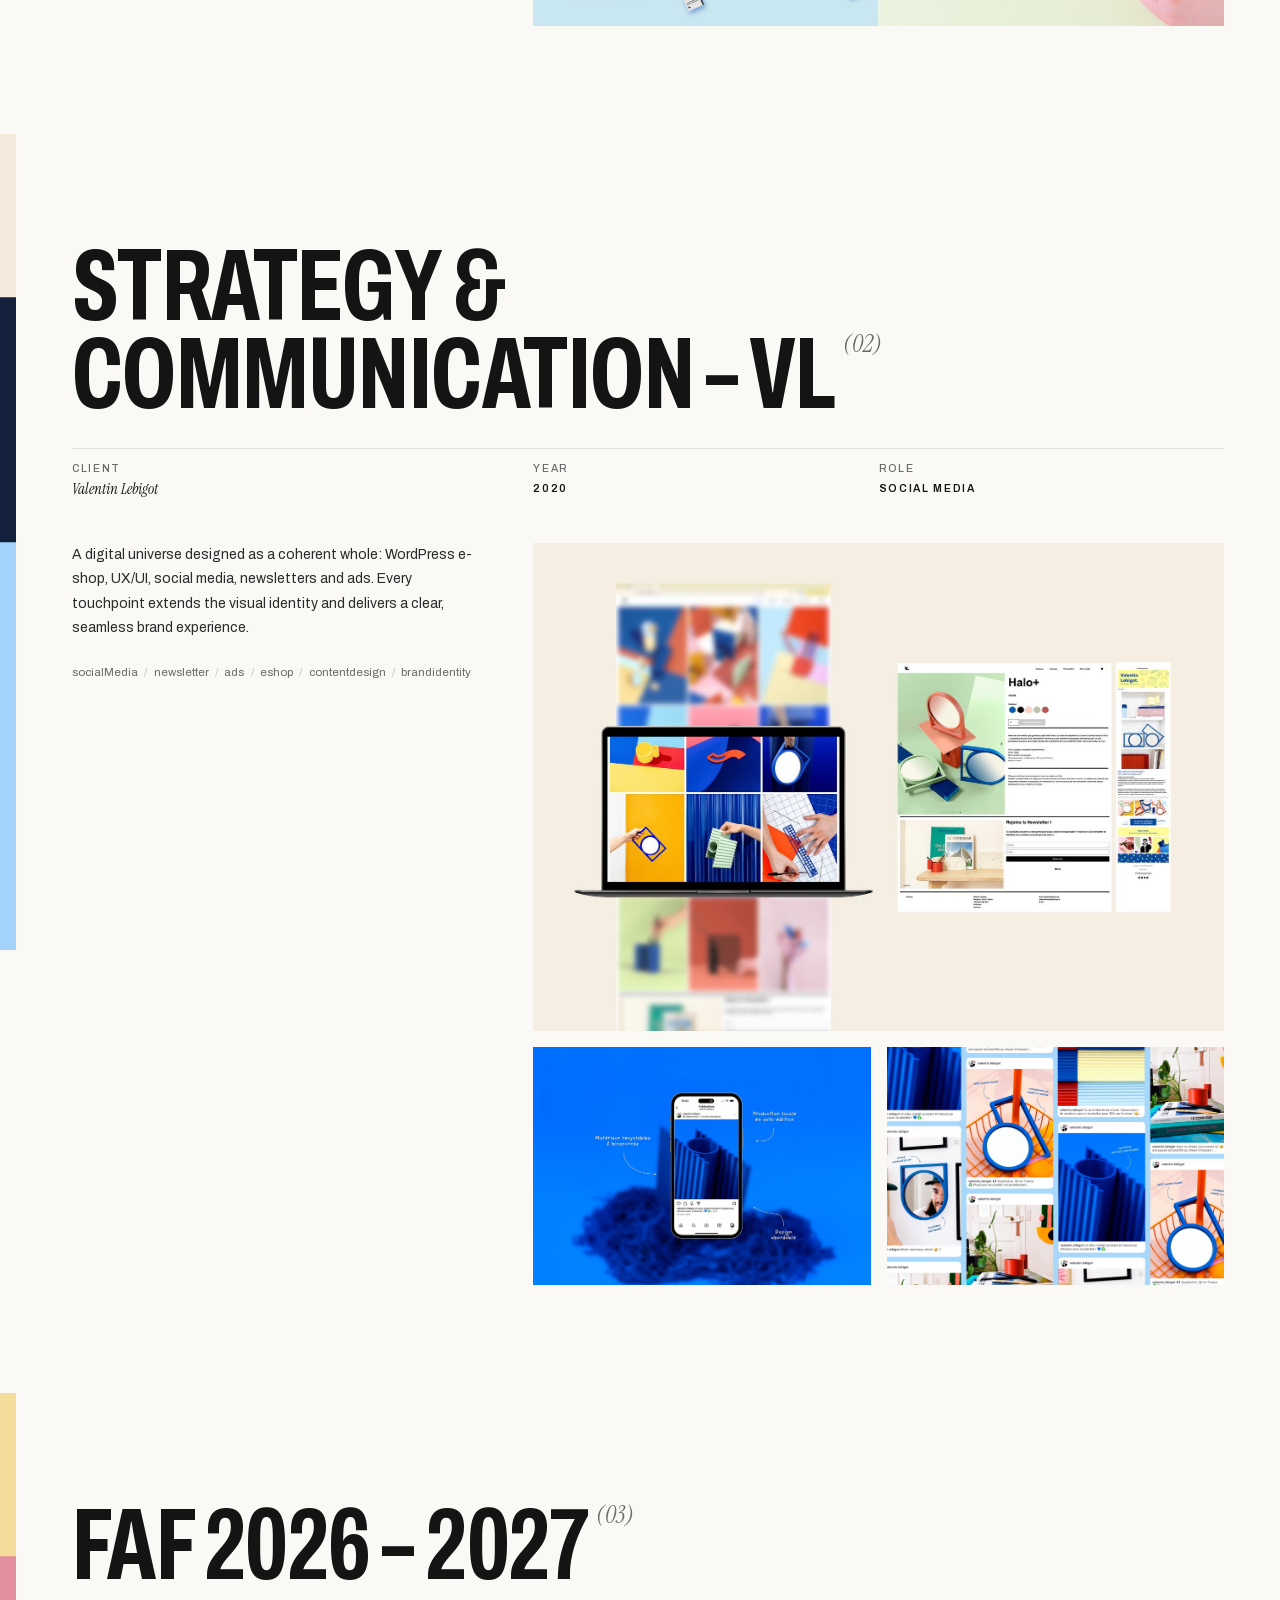
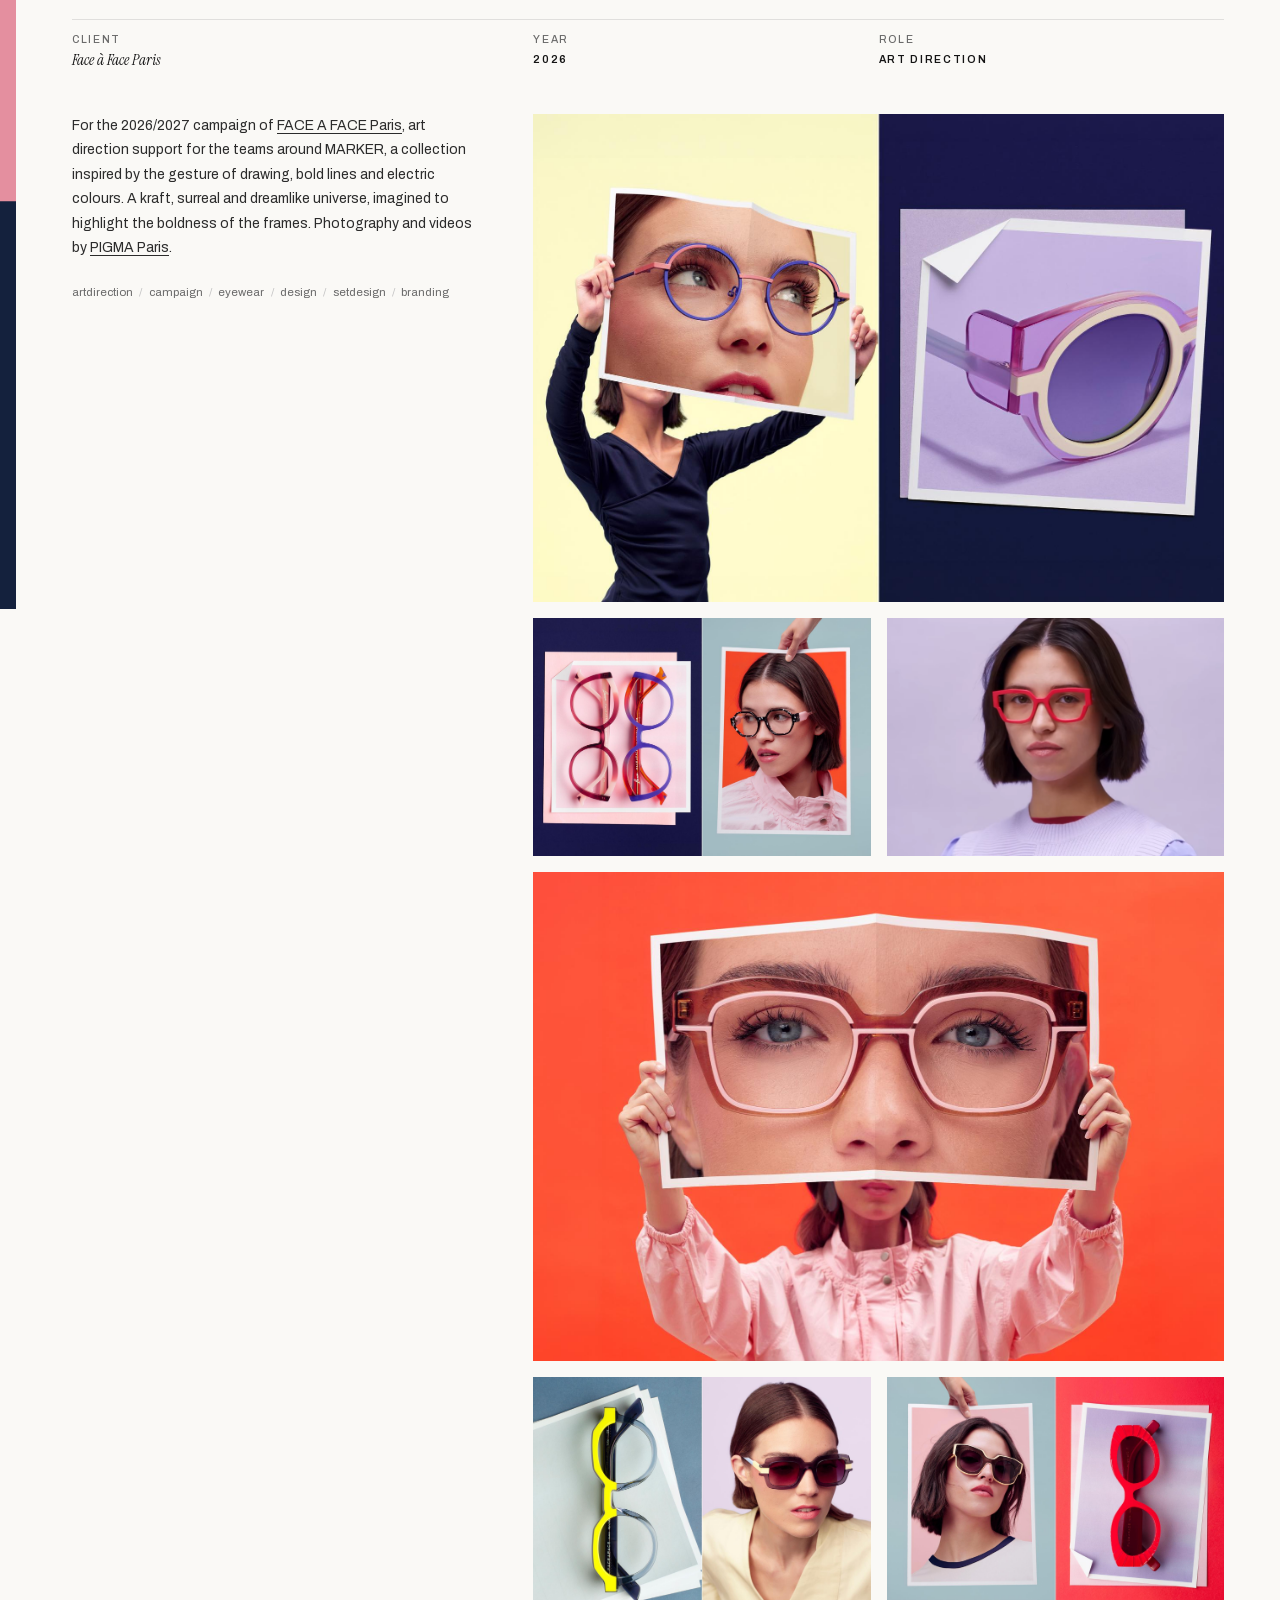
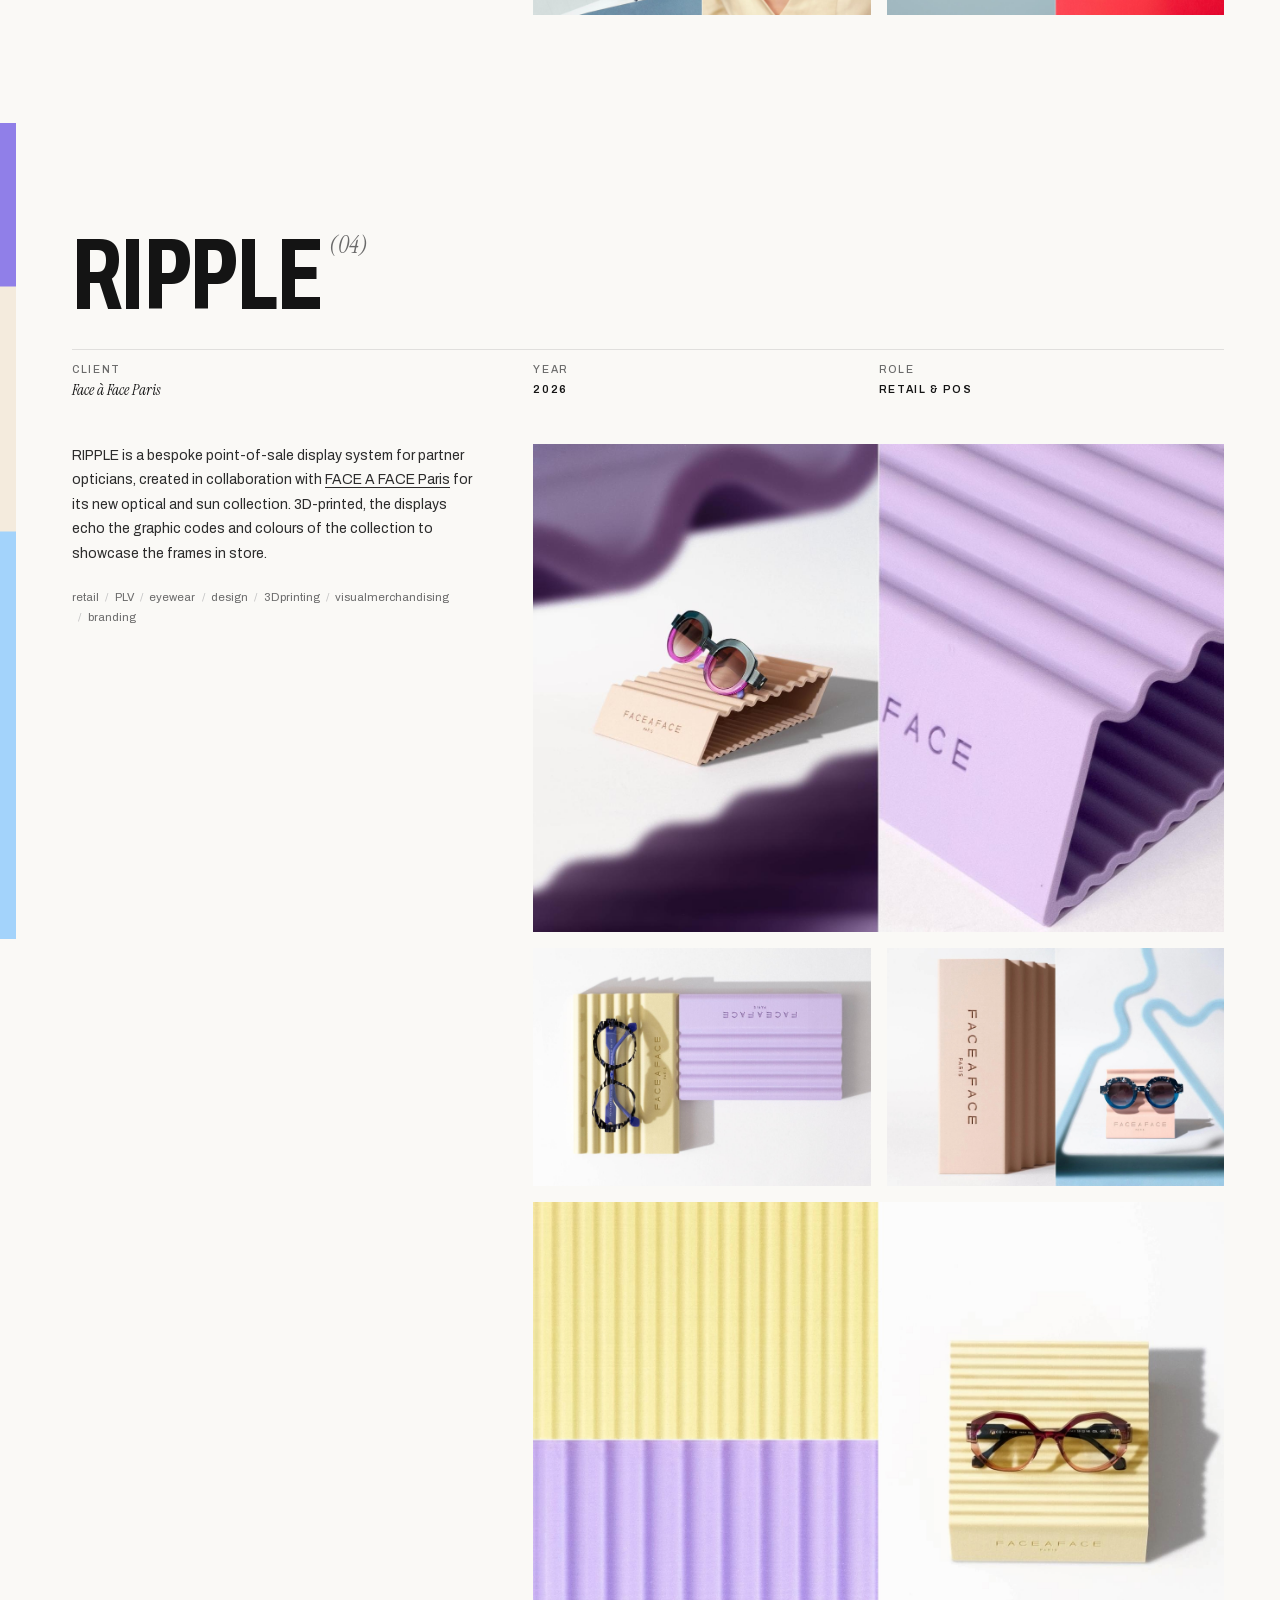
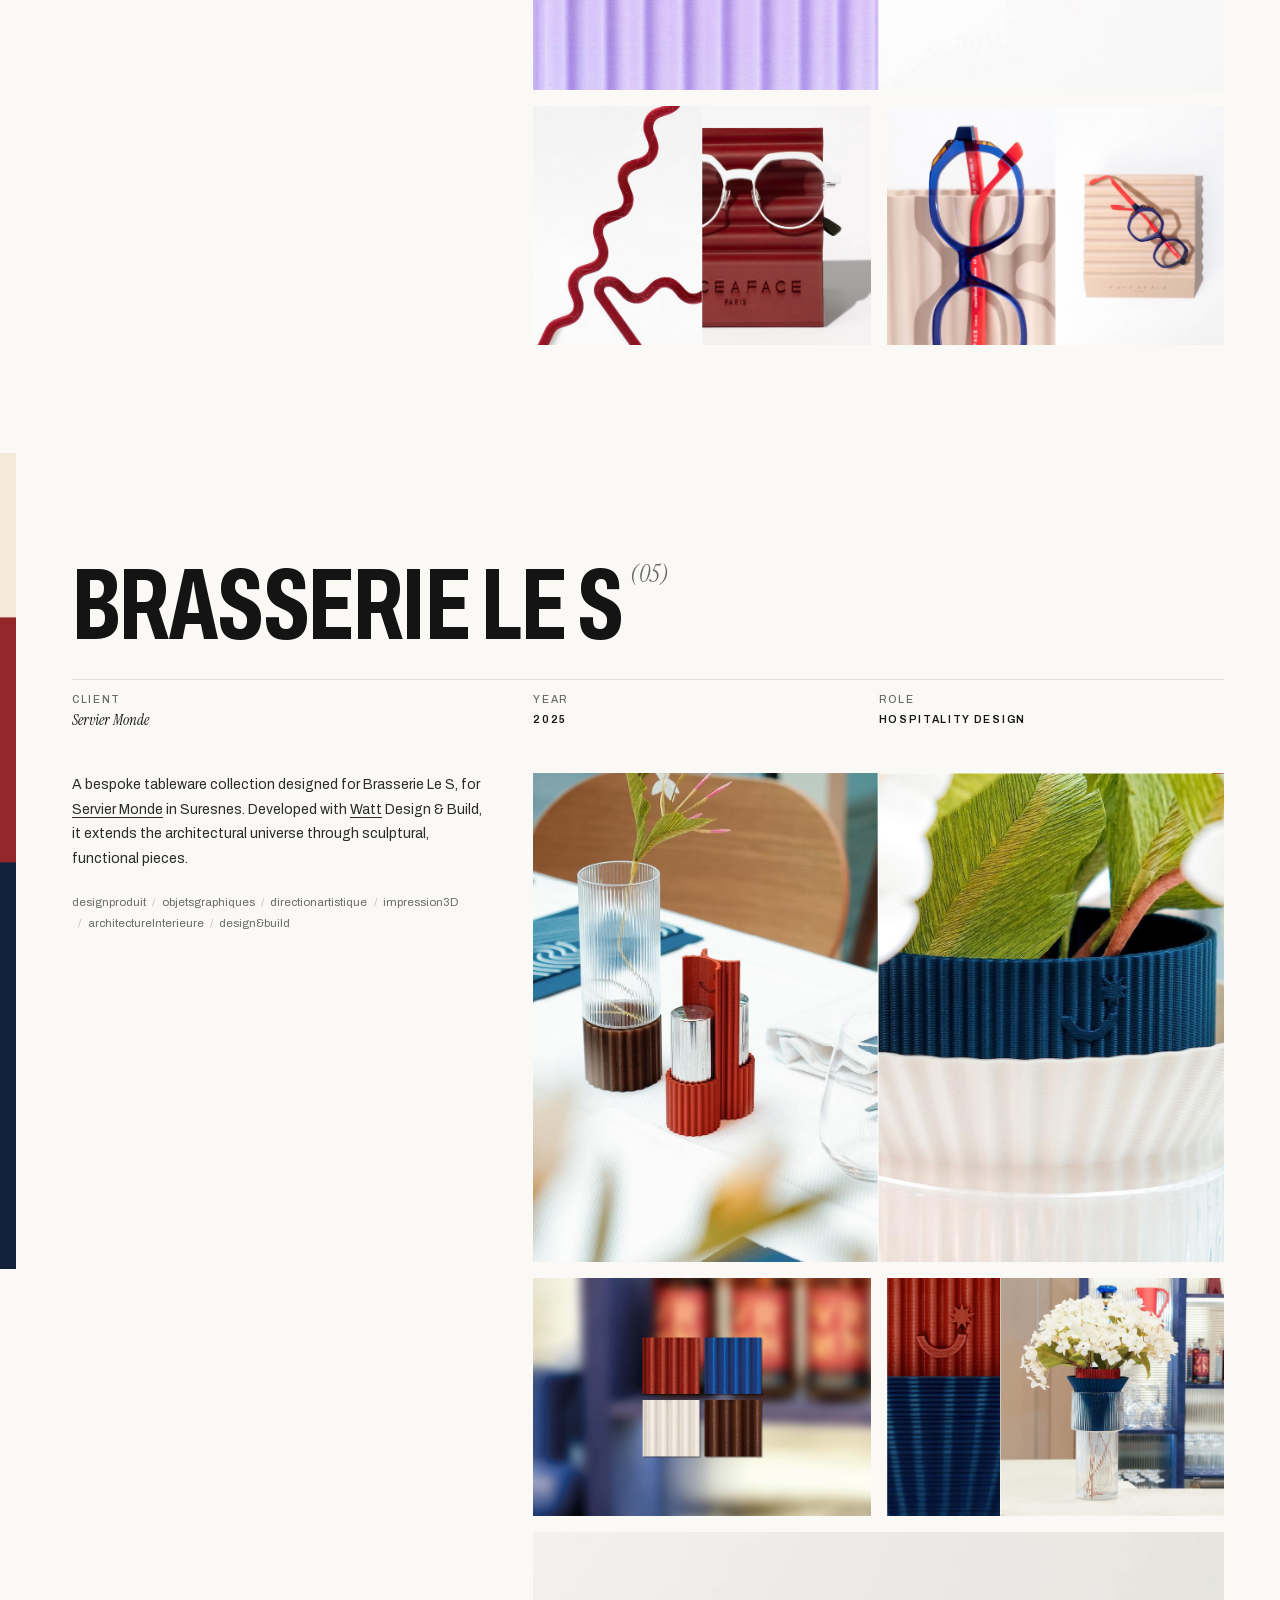
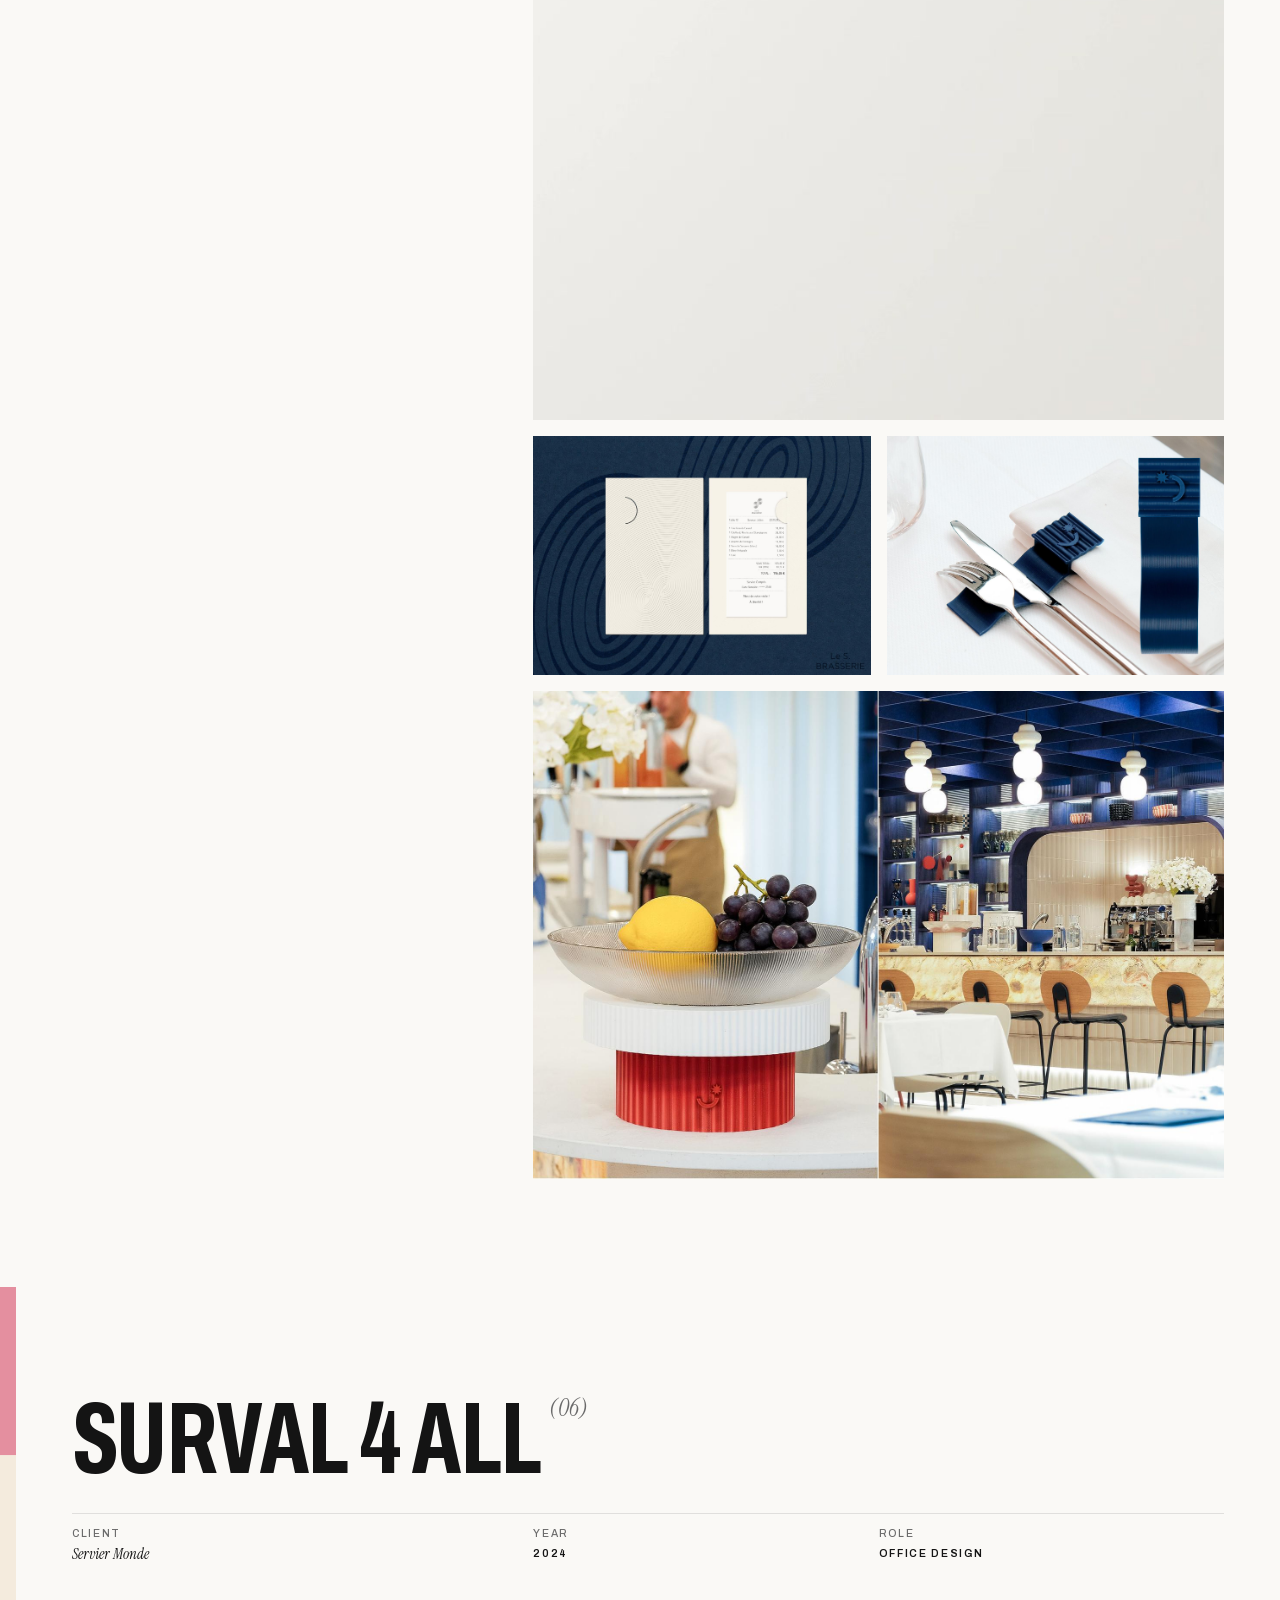
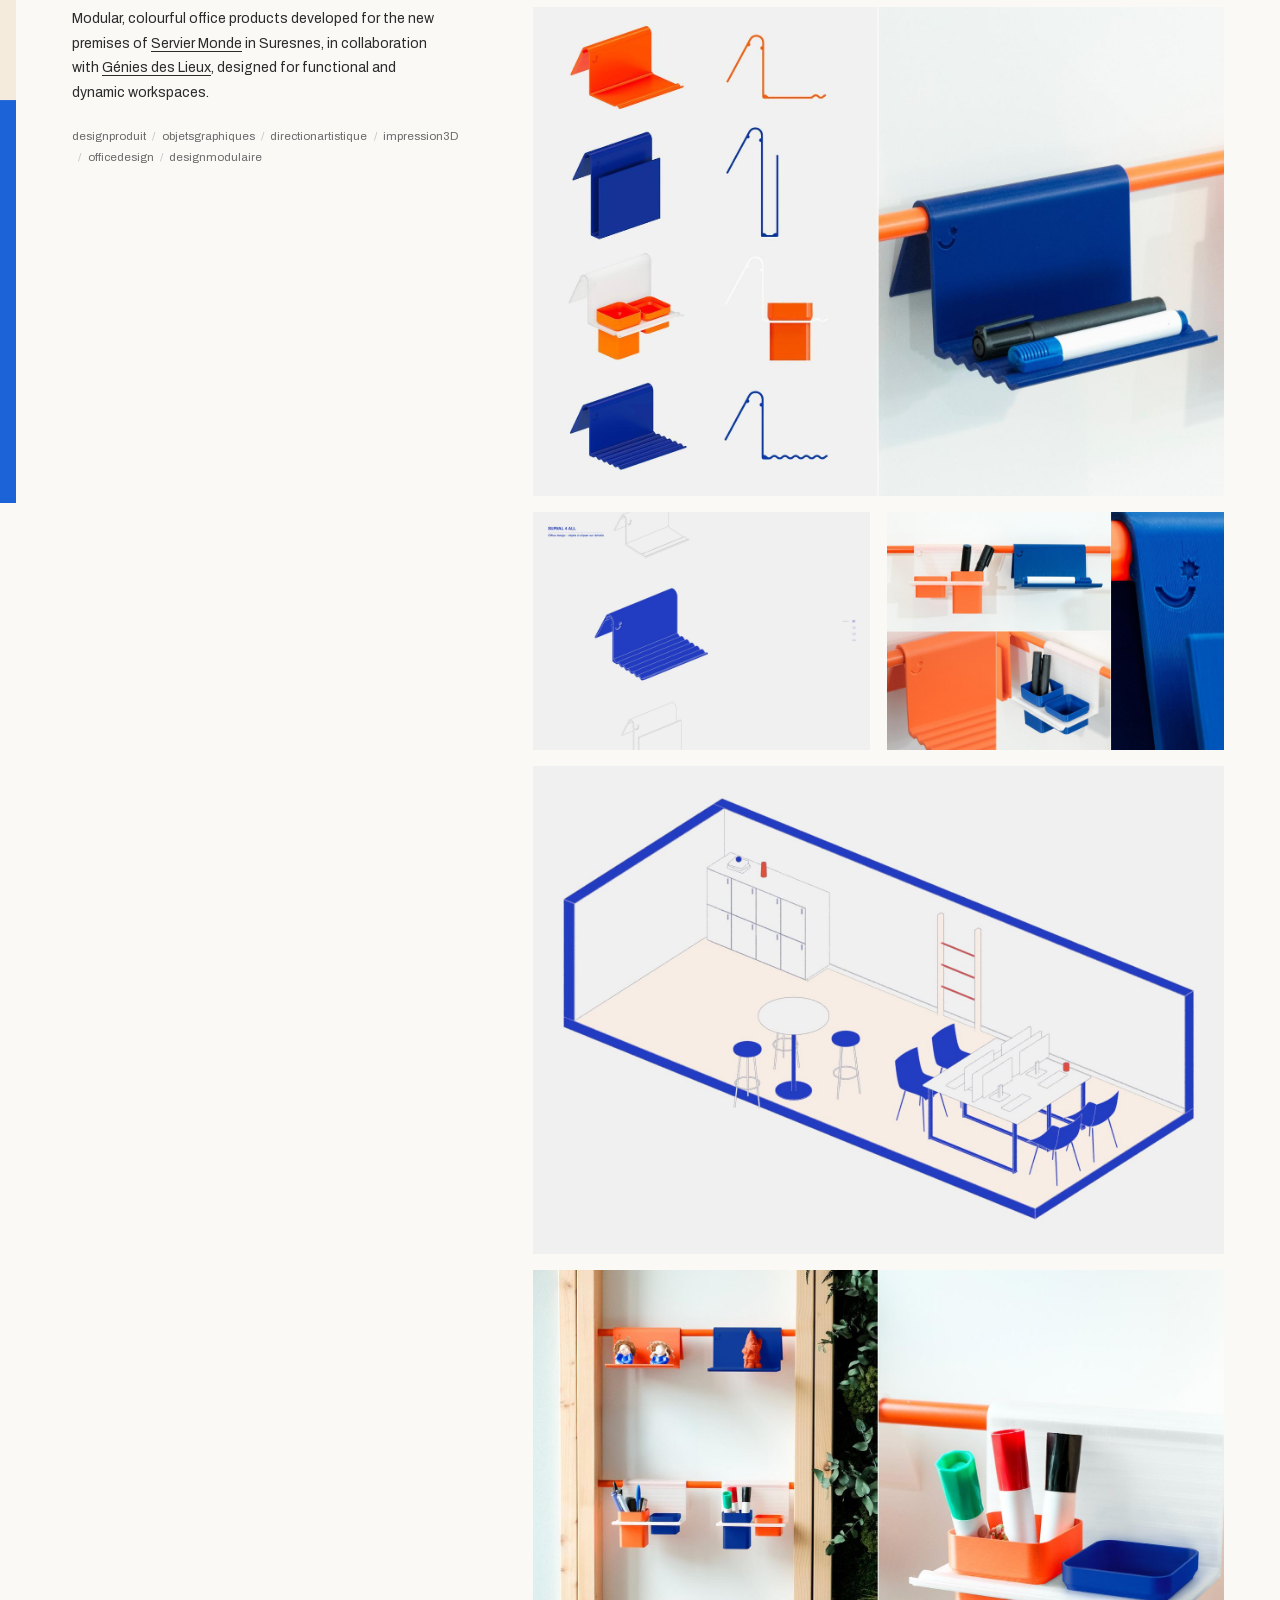
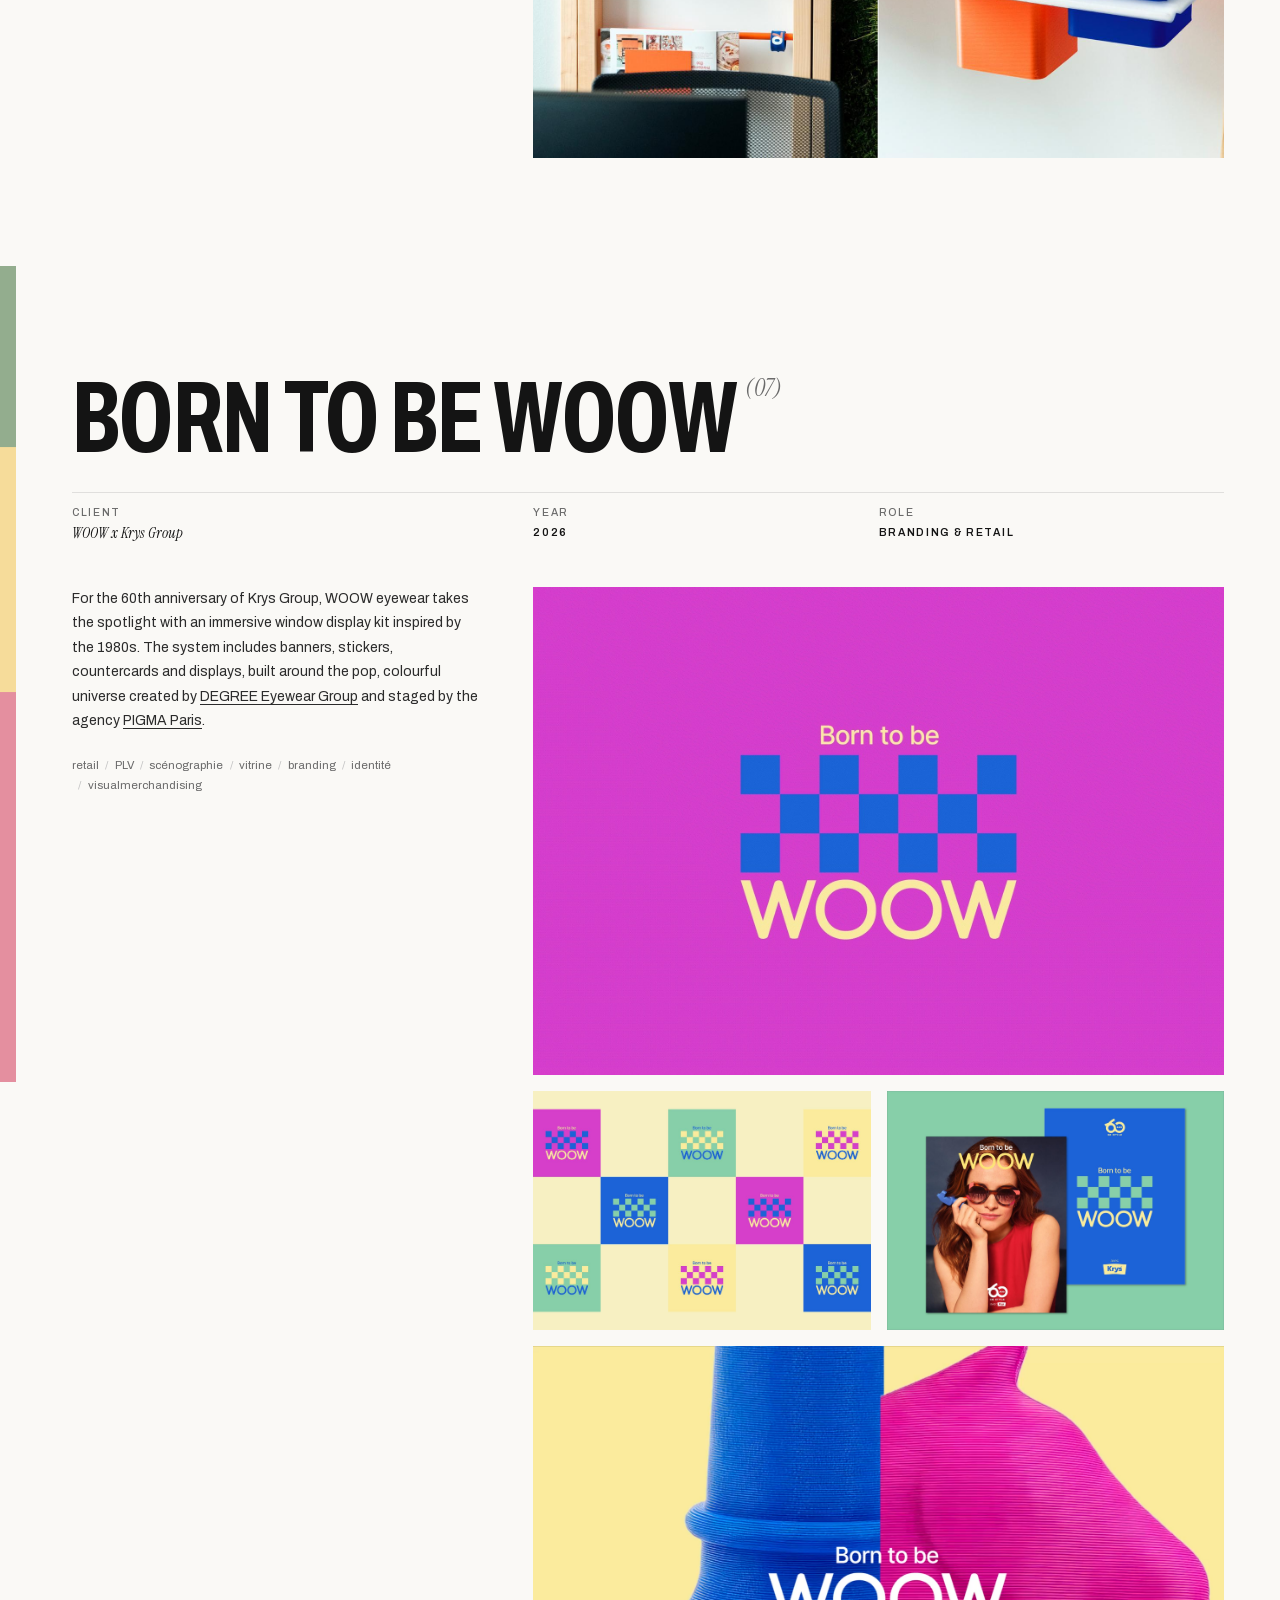
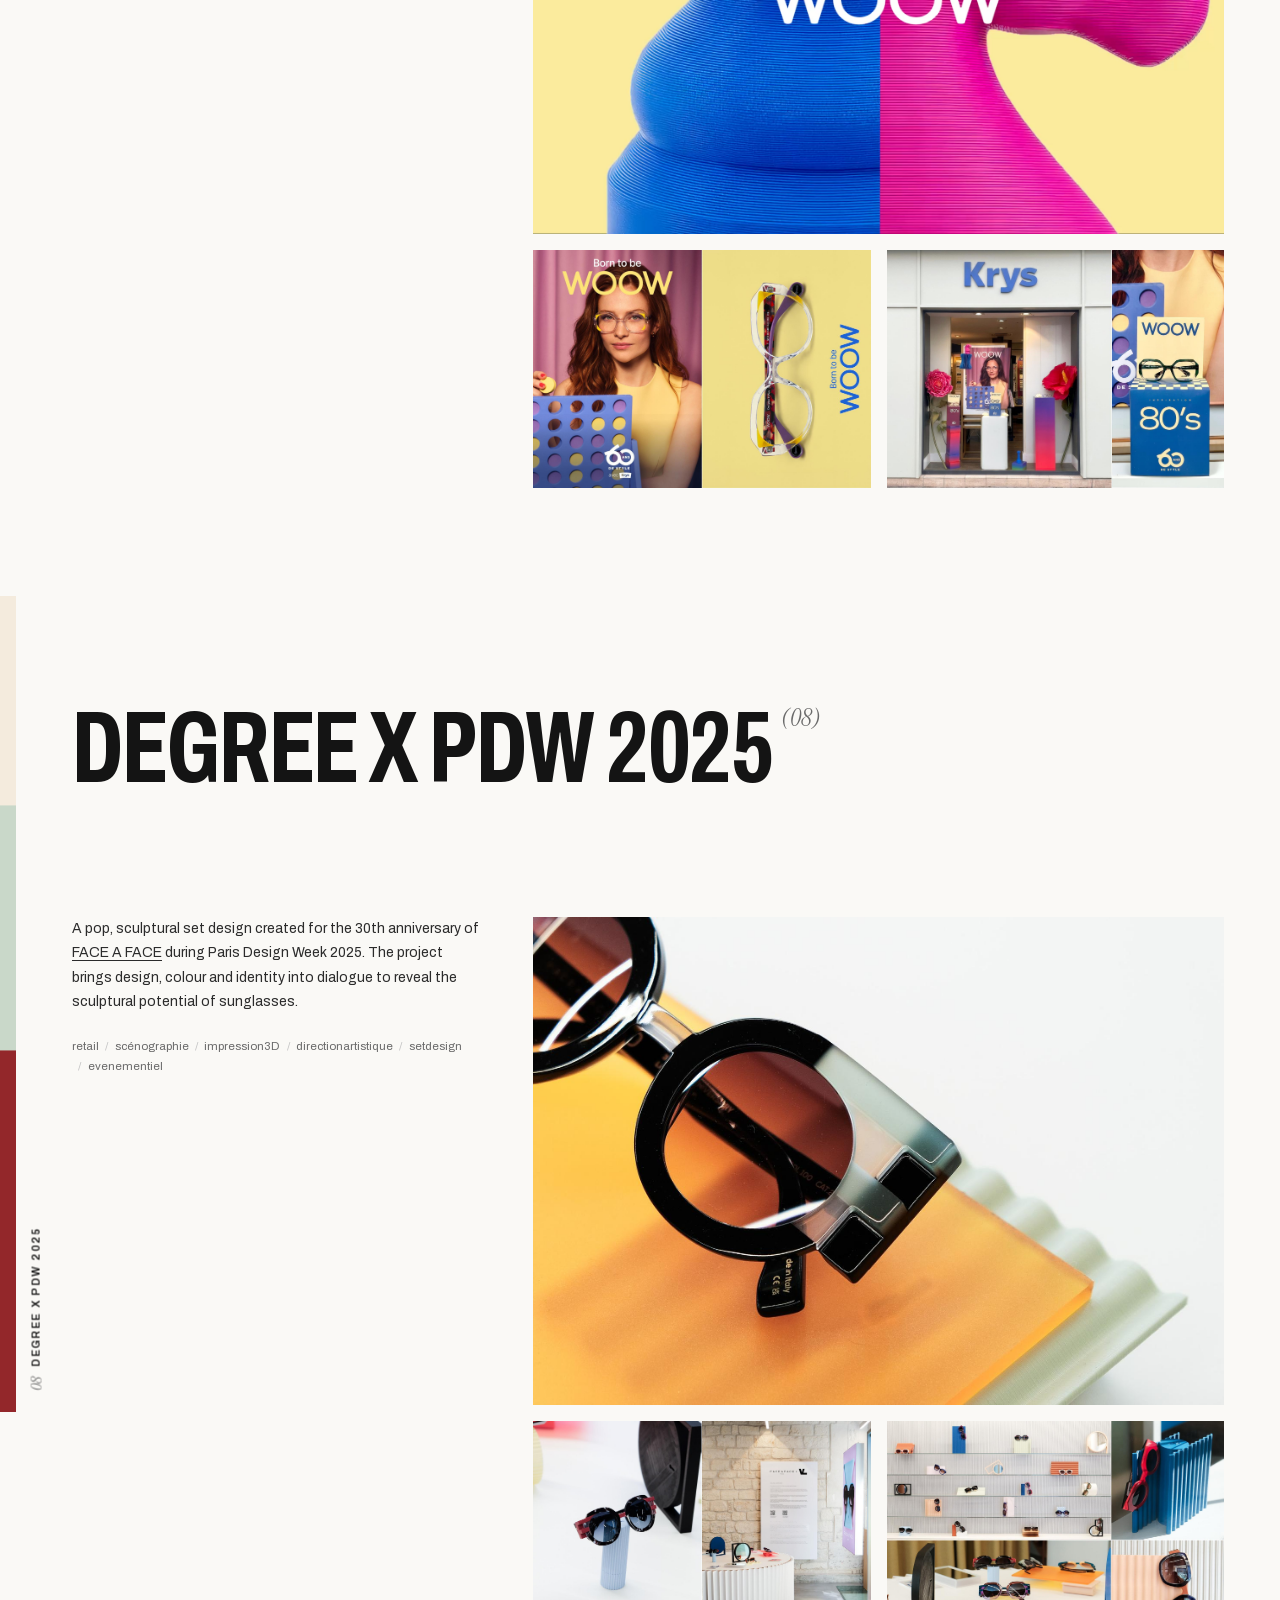
==== commit f17bba7a: "À propos plus concret (expertises et livrables) et nouvelle section Clients liée aux projets ; menu " ====
--- a/en/index.html
+++ b/en/index.html
@@ -48,7 +48,7 @@
   </script>
   <link rel="preload" href="/assets/fonts/archivo-latin.woff2" as="font" type="font/woff2" crossorigin>
   <link rel="stylesheet" href="/css/fonts.css?v=5.7">
-  <link rel="stylesheet" href="/css/style.css?v=11.8">
+  <link rel="stylesheet" href="/css/style.css?v=12.0">
 </head>
 <body class="is-loading">
 
@@ -101,20 +101,25 @@
     <div id="projets"></div>
 
     <!-- ============ À PROPOS ============ -->
-    <section class="about" id="a-propos" data-colors="#1c63d7,#f4ebdd,#93272a" data-label="About">
+    <section class="about about--k" id="a-propos" data-colors="#1c63d7,#f4ebdd,#93272a" data-label="About">
+      <p class="label rv ak__label">About</p>
       <div class="about__grid">
         <figure class="about__photo shot"><img src="/assets/img/11-03-2026_02.jpg" alt="Portrait of Valentin Lebigot" loading="lazy"></figure>
         <div class="about__body">
-          <p class="label rv">About</p>
-          <h2 class="about__name">
-            <span class="mask"><span class="rise">Valentin Lebigot</span></span>
-            <span class="mask"><span class="rise serif">Art director &amp; graphic designer.</span></span>
-          </h2>
-          <p class="about__lead rv">Based in Paris, I help agencies, studios and brands design identities <em>that come to life in space.</em></p>
-          <div class="about__text rv">
-            <p>At the crossroads of branding, graphic design and spatial design, I create visual, wayfinding and scenographic systems and bespoke elements that extend brand identities beyond traditional media.</p>
-            <p>I mainly work on office, point-of-sale, retail, hospitality and place-identity projects, in collaboration with Design &amp; Build agencies, creative studios and brands.</p>
+          <div class="ak__who">
+            <h2 class="ak__name about__name"><span class="mask"><span class="rise">Valentin Lebigot</span></span></h2>
+            <p class="ak__role serif rv">Art director &amp; graphic designer, Paris.</p>
           </div>
+          <p class="ak__lead rv">Trained in product design (DSAA), I design a brand’s identity <em>and its physical application</em>: from logotype to wayfinding, from point-of-sale displays to objects. I work from concept through to production follow-up, directly or alongside Design&nbsp;&amp;&nbsp;Build agencies.</p>
+          <ol class="ak__exp rv">
+            <li><span class="ak__n">01</span><h3>Brand identity</h3><p>Brand platform, logotype, visual guidelines, type system, print and digital applications.</p></li>
+            <li><span class="ak__n">02</span><h3>Place identity &amp; wayfinding</h3><p>Directional and identity signage, wall graphics, window manifestations, wayfinding for offices and public spaces.</p></li>
+            <li><span class="ak__n">03</span><h3>Retail &amp; POS</h3><p>Displays, permanent and temporary point-of-sale, shop windows, corners, in-store visual merchandising.</p></li>
+            <li><span class="ak__n">04</span><h3>Scenography &amp; events</h3><p>Stands, exhibitions, set design, collection launches and trade fairs.</p></li>
+            <li><span class="ak__n">05</span><h3>Object &amp; product design</h3><p>Bespoke objects, prototyping and 3D printing, small series, packaging.</p></li>
+            <li><span class="ak__n">06</span><h3>Production &amp; follow-up</h3><p>Artwork files, proofs, material selection, manufacturer relations, on-site quality control.</p></li>
+          </ol>
+          <p class="ak__tools rv"><span>Tools</span> Illustrator, Photoshop, InDesign, Figma, After Effects, Rhino, SketchUp</p>
 
           <div class="accordion rv">
             <details>
@@ -140,18 +145,6 @@
               </div></div>
             </details>
             <details>
-              <summary>Skills<i></i></summary>
-              <div class="acc__body"><div>
-                <dl class="cv-list">
-                  <dt>Art direction &amp; identity</dt><dd>Branding, storytelling, multi-channel</dd>
-                  <dt>Spatial design &amp; retail</dt><dd>Wayfinding, point of sale, window displays, set design</dd>
-                  <dt>Product design</dt><dd>Bespoke objects, 3D printing, development</dd>
-                  <dt>Production &amp; execution</dt><dd>Print, manufacturing, technical follow-up</dd>
-                  <dt>Software</dt><dd>Illustrator, Photoshop, InDesign, Figma, After Effects, Rhino</dd>
-                </dl>
-              </div></div>
-            </details>
-            <details>
               <summary>Exhibitions &amp; talks<i></i></summary>
               <div class="acc__body"><div>
                 <dl class="cv-list">
@@ -187,6 +180,15 @@
     </section>
 
     <!-- ============ CONTACT ============ -->
+    <!-- ============ CLIENTS ============ -->
+    <section class="clients" id="clients" aria-labelledby="clients-t">
+      <div class="cl__head">
+        <p class="label rv" id="clients-t">Clients &amp; collaborations</p>
+        <p class="cl__note rv"><em>Institutions, brands and agencies</em> — each name links to the project (number).</p>
+      </div>
+      <ul class="cl__wall"><li class="is-proj"><a href="#collection-produit">Centre Pompidou<sup>01</sup></a></li><li class="is-proj"><a href="#scenographie-retail">DEGREE Eyewear Group<sup>08</sup></a></li><li class="is-proj"><a href="#face-a-face-marker">Face à Face Paris<sup>03</sup></a></li><li class="is-proj"><a href="#collection-produit">Fondation Louis Vuitton<sup>01</sup></a></li><li class="is-proj"><a href="#surval-4-all">Génie des Lieux<sup>06</sup></a></li><li class="is-proj"><a href="#collection-produit">Klin d’Oeil<sup>01</sup></a></li><li class="is-proj"><a href="#born-to-be-woow">Krys Group<sup>07</sup></a></li><li class="is-proj"><a href="#collection-produit">Les Arts Décoratifs<sup>01</sup></a></li><li class="is-proj"><a href="#collection-produit">Monoprix<sup>01</sup></a></li><li class="is-proj"><a href="#collection-produit">Palais de Tokyo<sup>01</sup></a></li><li class="is-proj"><a href="#trobos">Papier Merveille<sup>09</sup></a></li><li class="is-proj"><a href="#collection-produit">Papier Tigre<sup>01</sup></a></li><li class="is-proj"><a href="#brasserie-le-s">Servier Monde<sup>05</sup></a></li><li class="is-proj"><a href="#brasserie-le-s">Watt Design &amp; Build<sup>05</sup></a></li><li class="is-proj"><a href="#born-to-be-woow">WOOW eyewear<sup>07</sup></a></li></ul>
+    </section>
+
     <section class="contact" id="contact" data-colors="#1c63d7,#f4ebdd,#93272a" data-label="Contact">
       <div class="contact__inner">
         <p class="label rv">Contact</p>
@@ -207,6 +209,6 @@
     </section>
   </main>
 
-  <script src="/js/main.js?v=12.5"></script>
+  <script src="/js/main.js?v=12.6"></script>
 </body>
 </html>
--- a/css/style.css
+++ b/css/style.css
@@ -787,7 +787,63 @@
 /* téléphone : l'en-tête garde son voile clair mais sans flou en temps réel (très coûteux au défilement) */
 @media (max-width: 900px) {
   .head::before { -webkit-backdrop-filter: none; backdrop-filter: none; background: color-mix(in srgb, var(--bg) 94%, transparent); }
-  .head__nav { -webkit-backdrop-filter: none; backdrop-filter: none; background: color-mix(in srgb, var(--bg) 97%, transparent); }
+  .head__nav { -webkit-backdrop-filter: none; backdrop-filter: none; background: var(--bg); }   /* menu plein écran opaque : rien ne transparaît derrière */
 }
 /* lignes qui ondulent : à l'arrêt quand elles sont hors de l'écran */
 .lines.is-off .intro__col, .hero__lines.is-off .intro__col { animation-play-state: paused; }
+
+/* =========================================================
+   À propos (éditorial et concret) + Clients — aucune couleur ajoutée, tout est typographique
+   ========================================================= */
+.about--k { padding-top: clamp(110px, 16vh, 190px); }
+.ak__label { margin-bottom: clamp(24px, 4vh, 40px); }
+.ak__who { display: flex; flex-wrap: wrap; align-items: baseline; gap: 6px 18px; margin: 0 0 clamp(24px, 4vh, 36px); }
+.ak__name, .about--k .ak__name { margin: 0; font-variation-settings: "wdth" 62; font-weight: 700; text-transform: uppercase;
+  font-size: clamp(30px, 3vw, 52px); line-height: .94; letter-spacing: -.005em; }
+.ak__role { margin: 0; font-size: clamp(19px, 1.6vw, 26px); color: var(--ink-soft); }
+.ak__lead { margin: 0 0 clamp(30px, 5vh, 46px); max-width: 680px; font-size: clamp(19px, 1.6vw, 26px); font-weight: 500; line-height: 1.32; letter-spacing: -.015em; }
+.ak__lead em { font-family: var(--serif); font-weight: 400; }
+/* expertises : index numéroté, comme la liste des projets — intitulé en capitales étroites, livrables précis */
+.ak__exp { margin: 0 0 18px; padding: 0; list-style: none; max-width: 760px; border-top: 1px solid var(--line); }
+.ak__exp li { display: grid; grid-template-columns: 34px minmax(0, 15em) minmax(0, 1fr); column-gap: 16px; align-items: baseline;
+  padding: 15px 0 16px; border-bottom: 1px solid var(--line); }
+.ak__n { font-family: var(--serif); font-style: italic; font-size: 15px; color: var(--ink-soft); }
+.ak__exp h3 { margin: 0; font-variation-settings: "wdth" 62; font-weight: 700; text-transform: uppercase; font-size: clamp(19px, 1.5vw, 24px); line-height: 1; letter-spacing: 0; }
+.ak__exp p { margin: 0; font-size: 14px; line-height: 1.6; color: var(--text); }
+.ak__tools { margin: 0 0 clamp(36px, 6vh, 56px); font-size: 12.5px; color: var(--ink-soft); }
+.ak__tools span { margin-right: 10px; font-size: 10.5px; font-weight: 600; letter-spacing: .14em; text-transform: uppercase; color: var(--ink); }
+
+.clients { padding: clamp(90px, 14vh, 170px) var(--pad) clamp(80px, 13vh, 150px) calc(var(--rail) + var(--pad)); border-top: 1px solid var(--line); }
+.cl__head { display: flex; flex-wrap: wrap; justify-content: space-between; align-items: baseline; gap: 8px 30px; margin-bottom: clamp(26px, 5vh, 50px); }
+.cl__head .label { margin: 0; }
+.cl__note { margin: 0; font-size: 12px; color: var(--ink-soft); }
+.cl__note em { font-family: var(--serif); font-size: 16px; color: var(--ink); }
+/* un mur de noms : capitales étroites, en continu, séparés par de fines barres obliques en italique */
+.cl__wall { margin: 0; padding: 0; list-style: none; display: flex; flex-wrap: wrap; align-items: baseline;
+  font-variation-settings: "wdth" 62; font-weight: 700; text-transform: uppercase;
+  font-size: clamp(30px, 4.4vw, 84px); line-height: 1.02; letter-spacing: -.005em; }
+.cl__wall li { display: inline-flex; align-items: baseline; color: var(--ink-soft);
+  opacity: 0; transform: translateY(.35em); transition: opacity .8s var(--ease), transform .9s var(--ease); transition-delay: calc(var(--i, 0) * 35ms); }
+.cl__wall.in li { opacity: 1; transform: none; }
+.cl__wall li:not(:last-child)::after { content: "/"; margin: 0 .28em; font-family: var(--serif); font-style: italic; font-weight: 400; color: var(--faint); font-variation-settings: normal; }
+.cl__wall a { color: inherit; text-decoration: none; transition: color .35s var(--ease); }
+.cl__wall .is-proj { color: var(--ink); }
+.cl__wall sup { margin-left: .12em; font-family: var(--serif); font-style: italic; font-weight: 400; font-variation-settings: normal; text-transform: none;
+  font-size: .3em; letter-spacing: 0; vertical-align: top; position: relative; top: .25em; color: var(--ink-soft); }
+/* au survol, le nom passe en italique : le jeu capitales étroites / italique du site */
+@media (hover: hover) {
+  .cl__wall a:hover { font-family: var(--serif); font-style: italic; font-weight: 400; text-transform: none; font-variation-settings: normal; letter-spacing: -.01em; }
+  .cl__wall:hover li:not(:hover) { color: var(--ink-soft); }
+}
+@media (max-width: 900px) {
+  .about--k { padding-top: 90px; }
+  .ak__label { padding-left: 16px; }
+  .ak__lead { font-size: 18px; }
+  .ak__exp li { grid-template-columns: 28px minmax(0, 1fr); row-gap: 6px; padding: 14px 0; }
+  .ak__exp p { grid-column: 2; font-size: 14px; }
+  .ak__exp h3 { font-size: 20px; }
+  .clients { padding: 80px var(--pad) 80px calc(var(--rail) + var(--pad) + 16px); }
+  .cl__wall { font-size: clamp(26px, 8vw, 40px); line-height: 1.06; }
+  .cl__note { flex-basis: 100%; }
+}
+@media (prefers-reduced-motion: reduce) { .cl__wall li { opacity: 1; transform: none; transition: none; } }
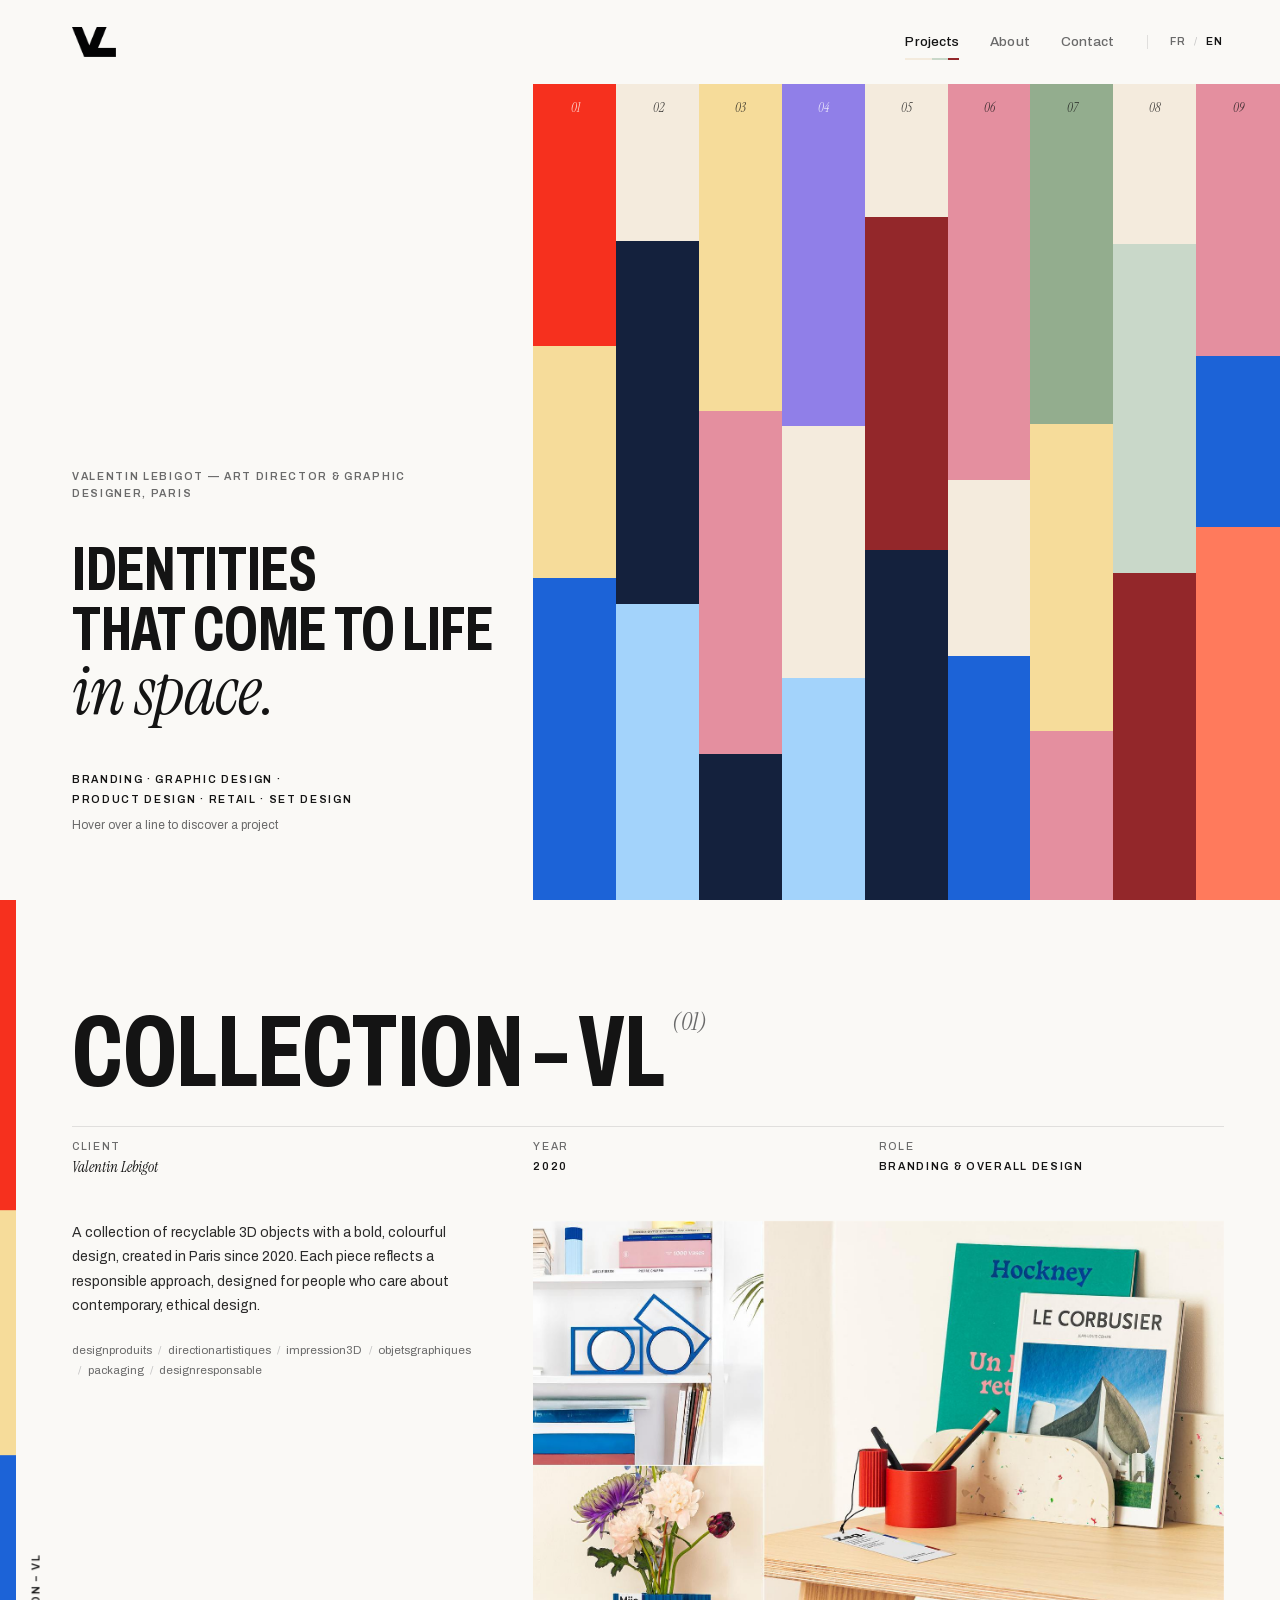
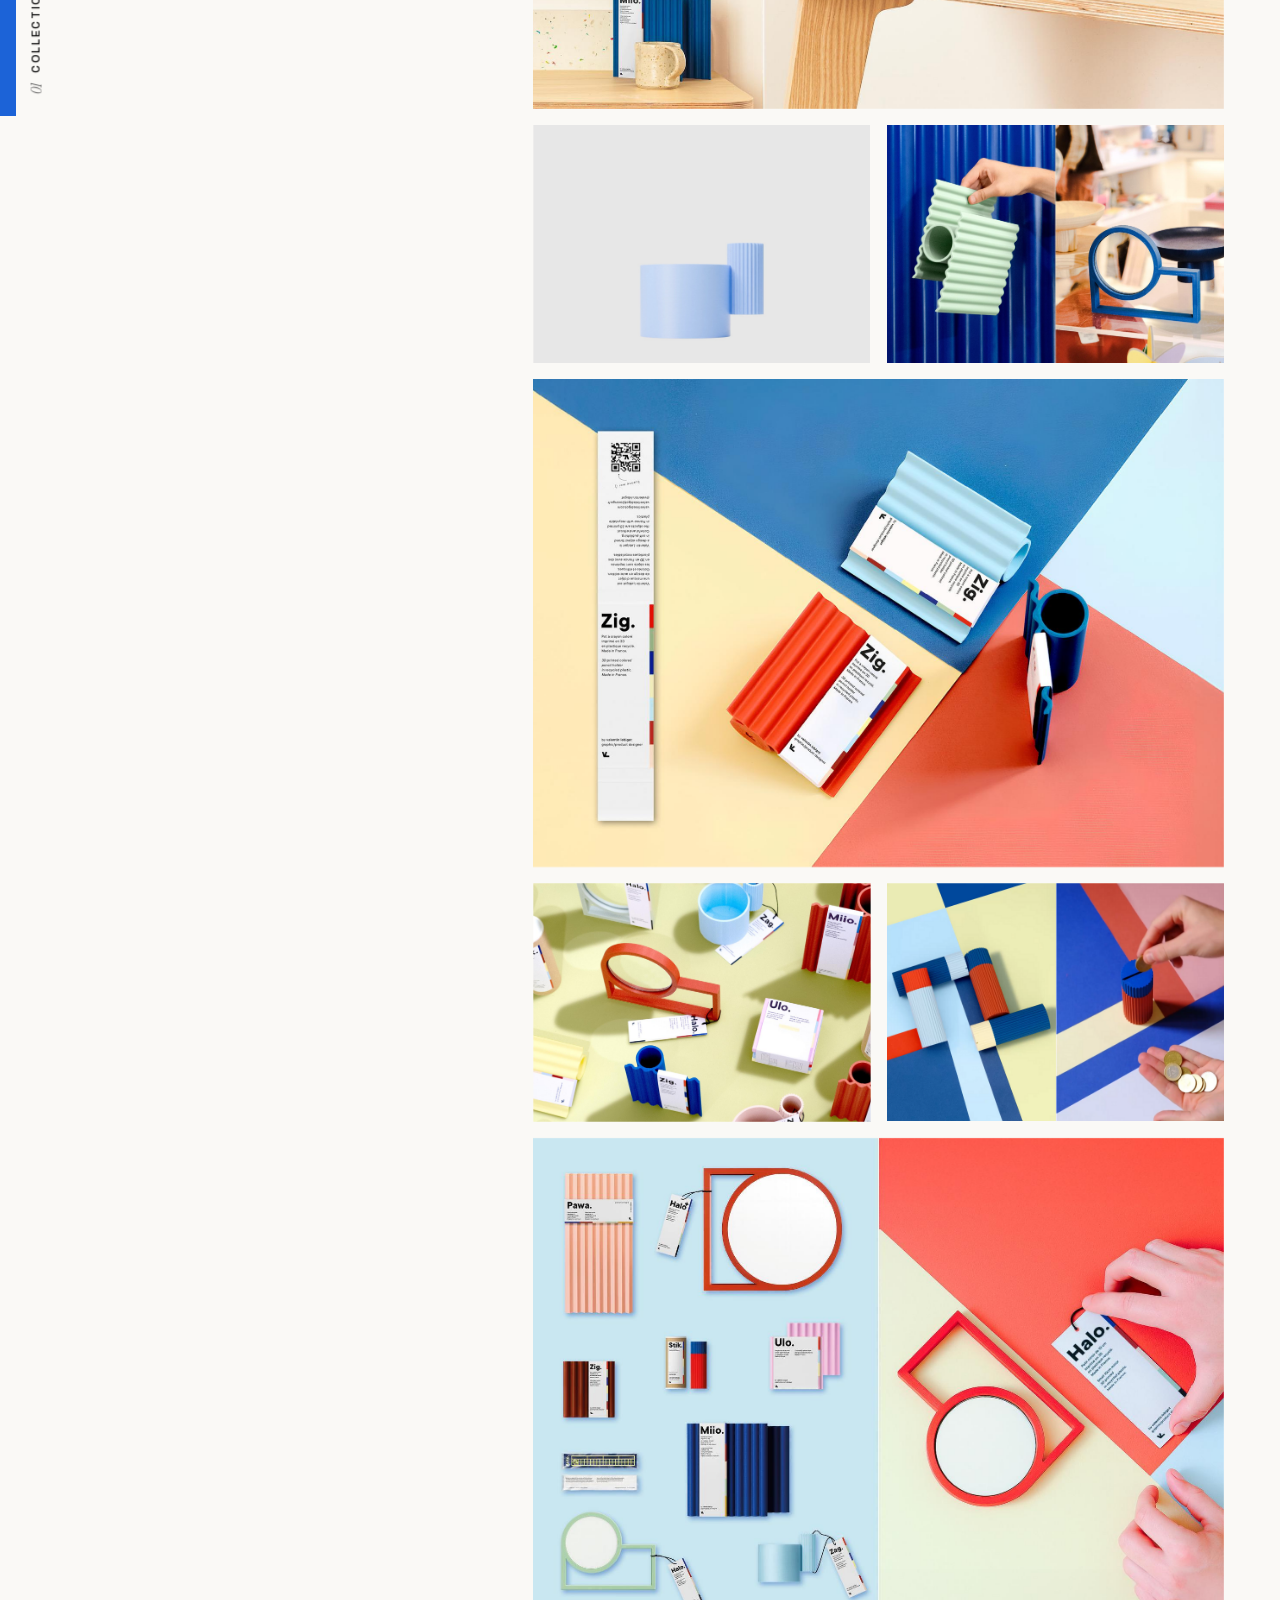
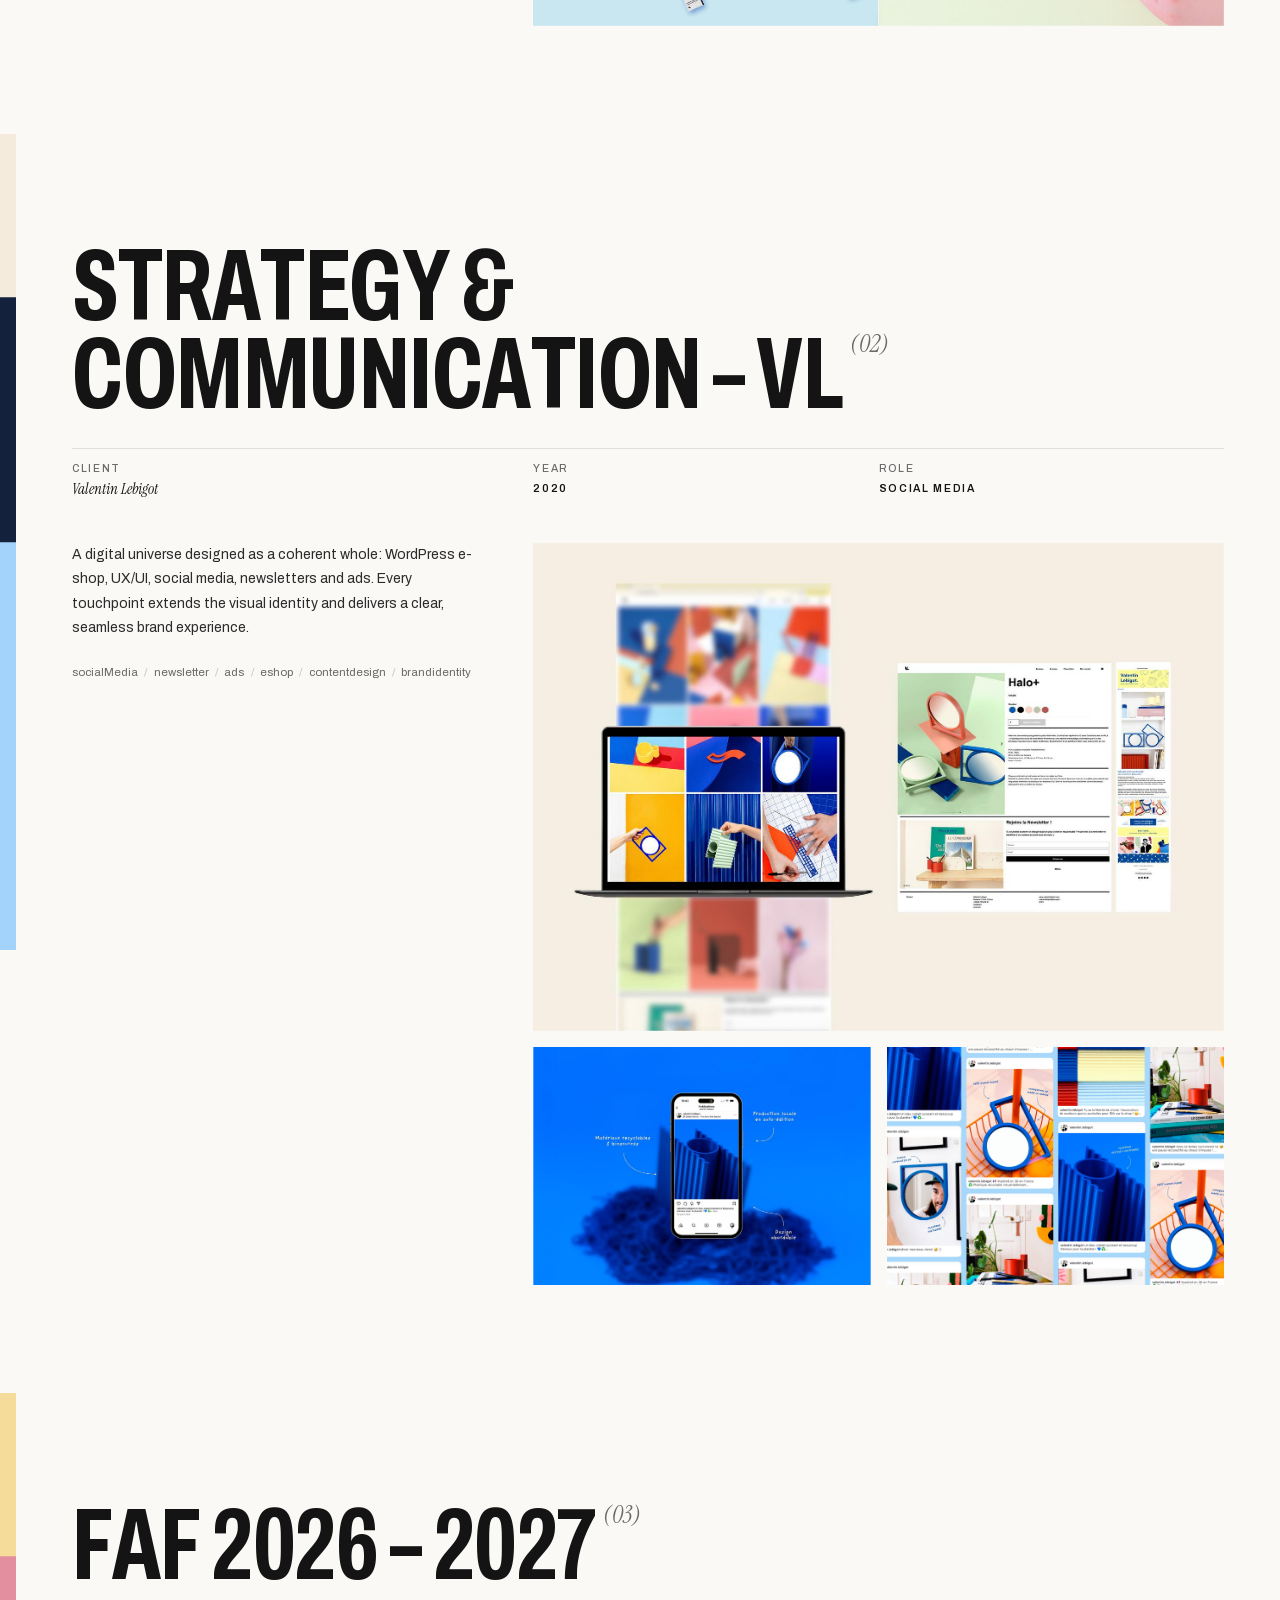
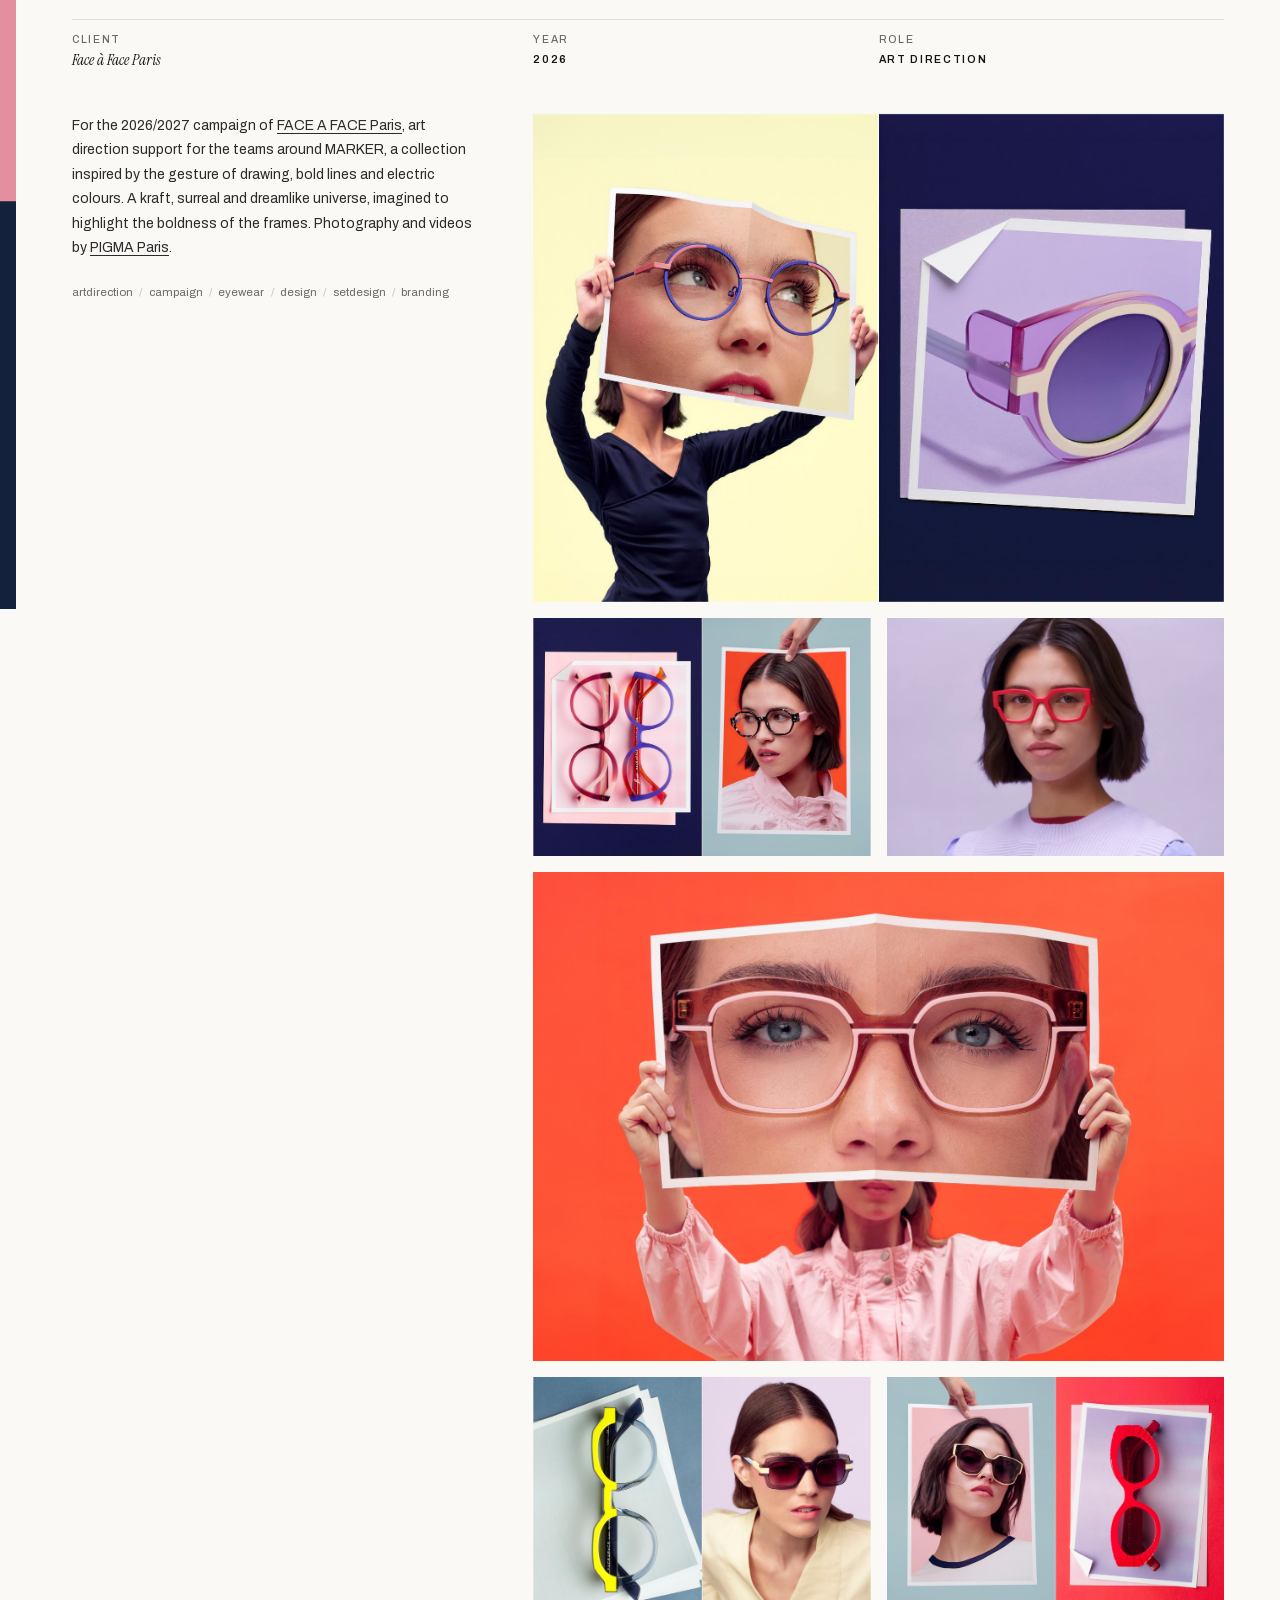
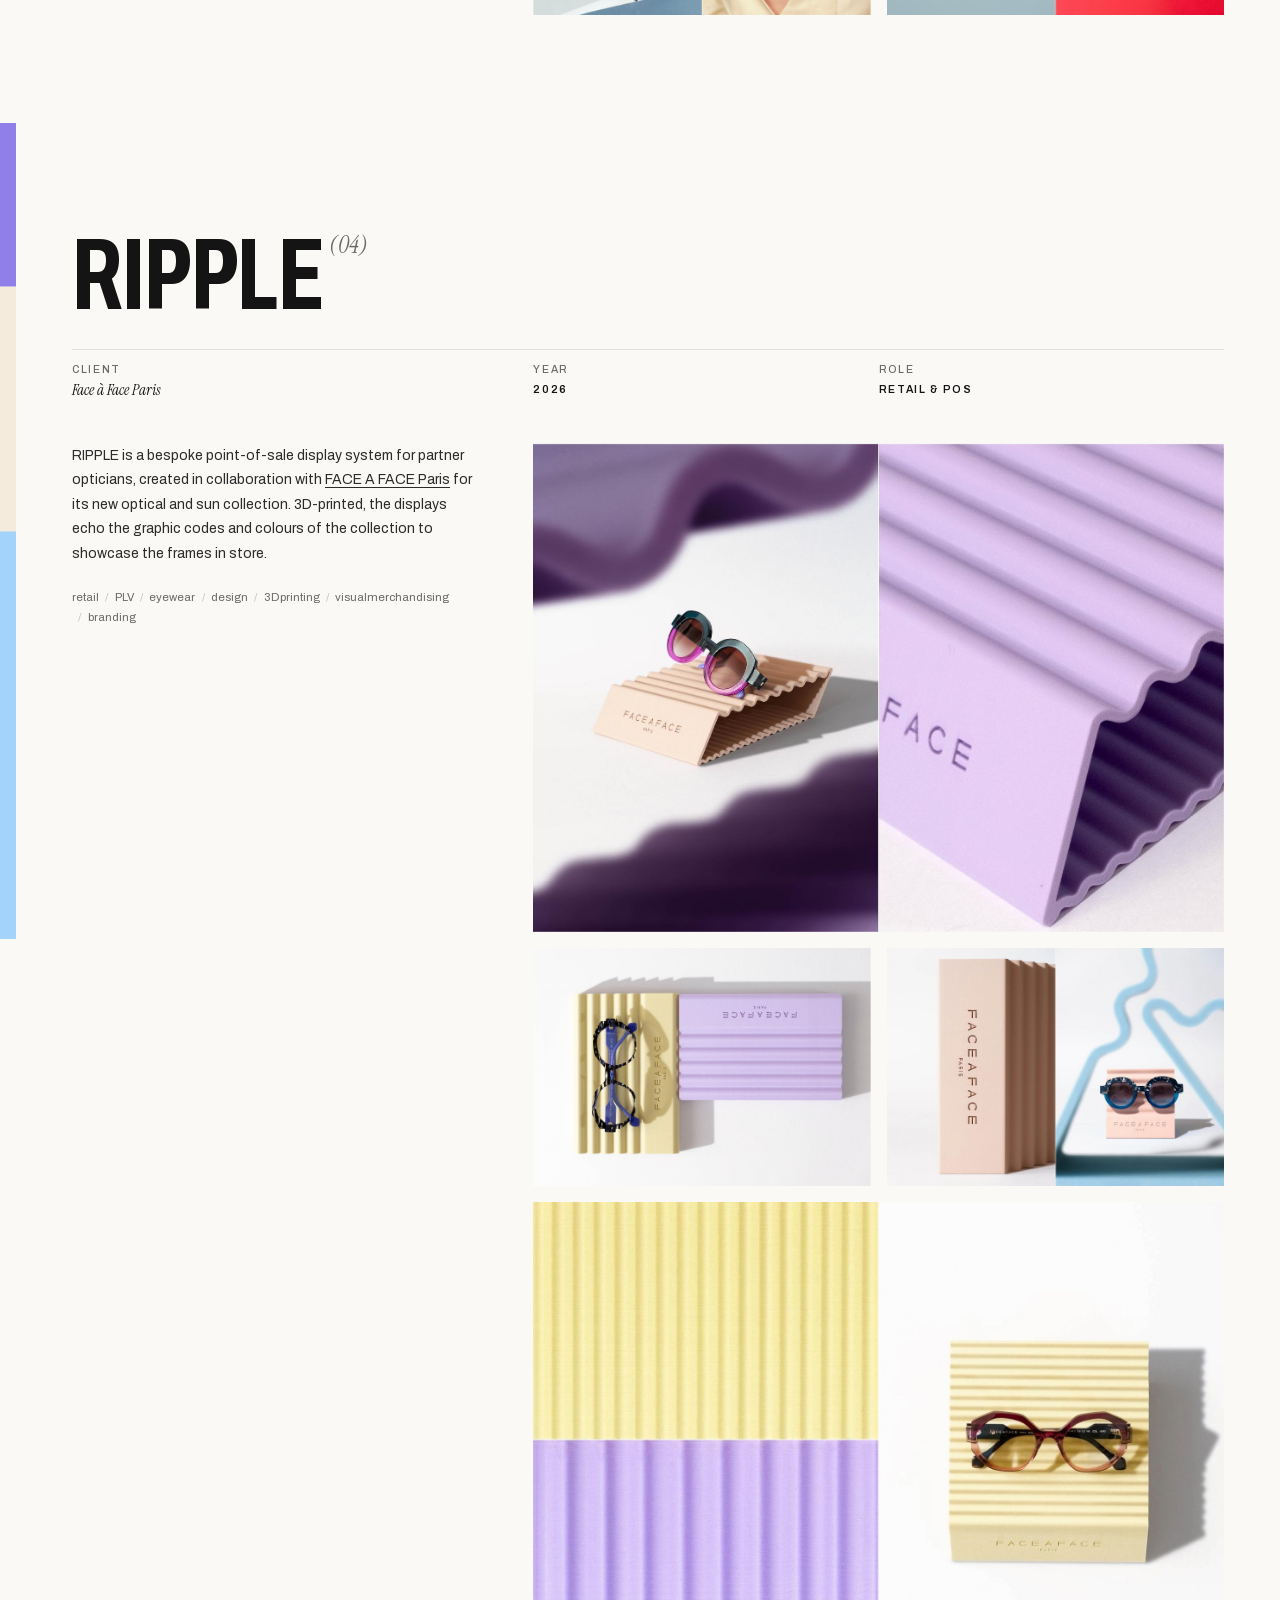
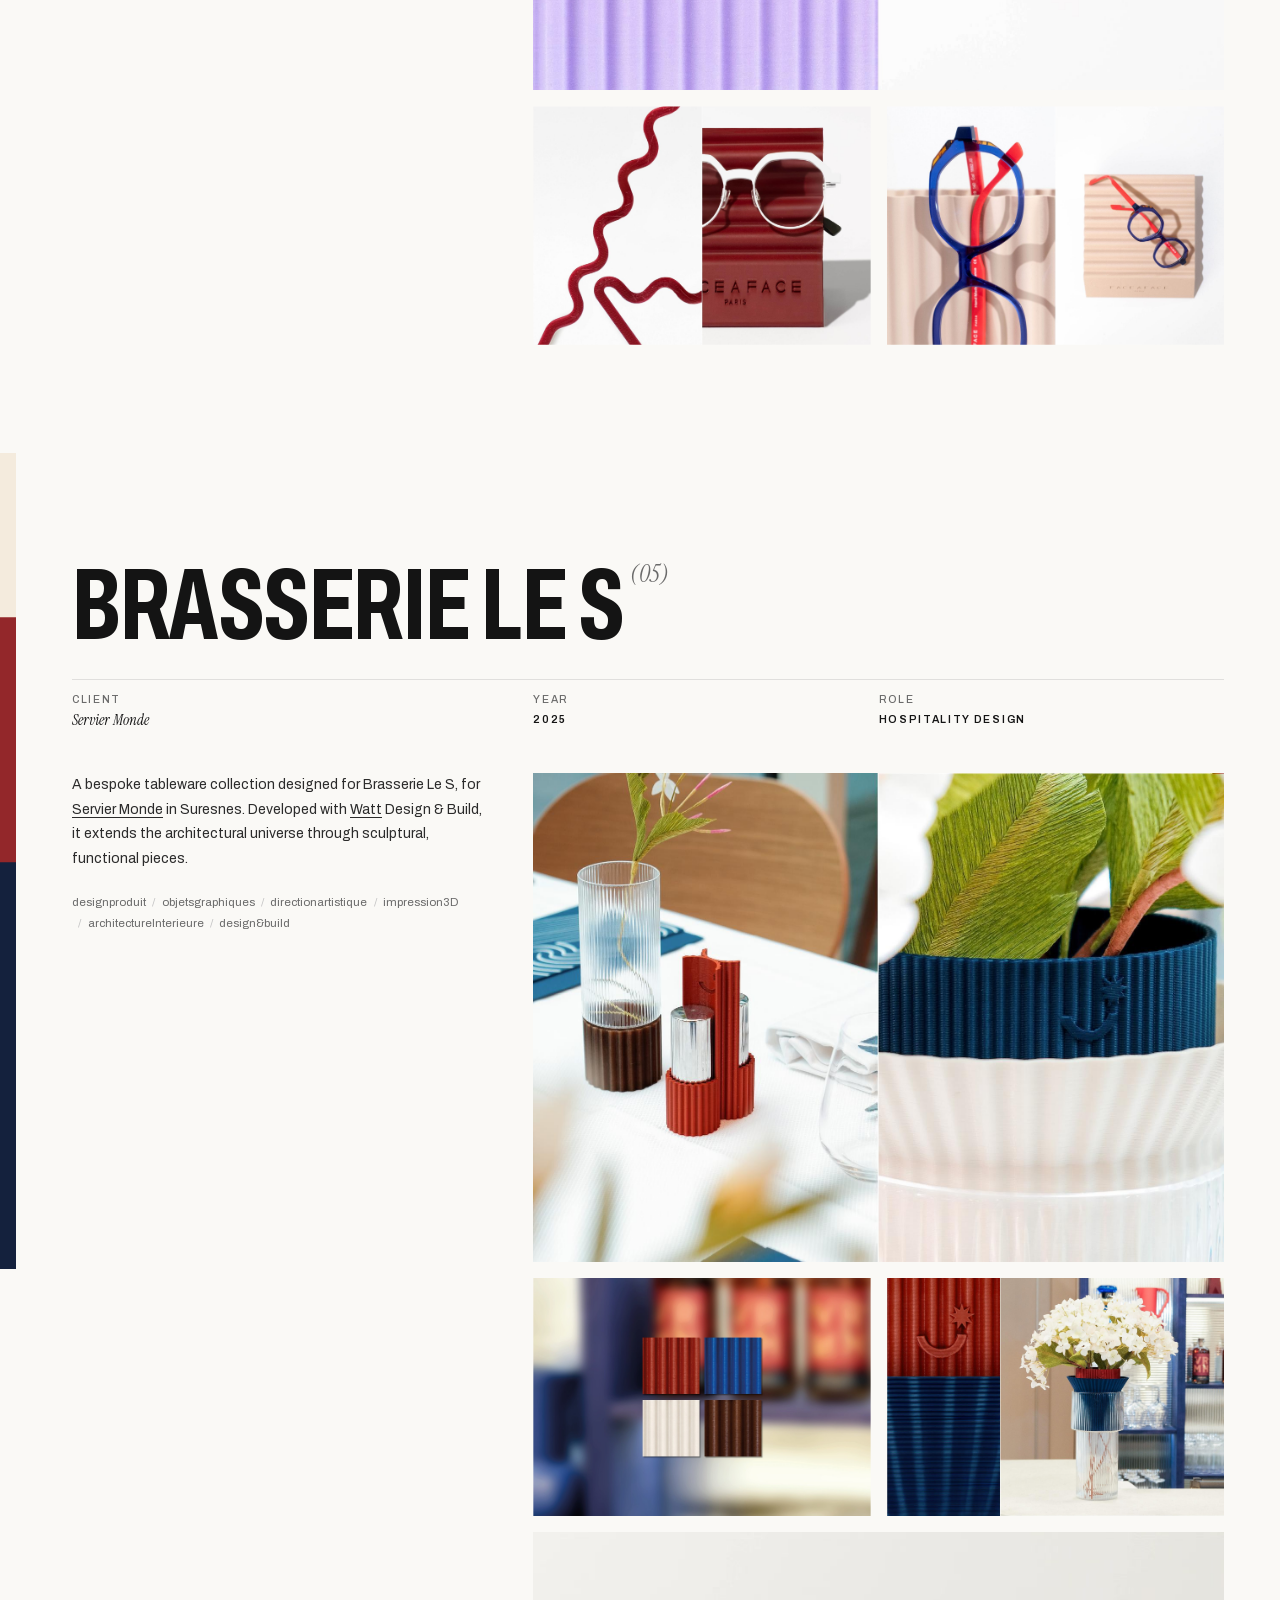
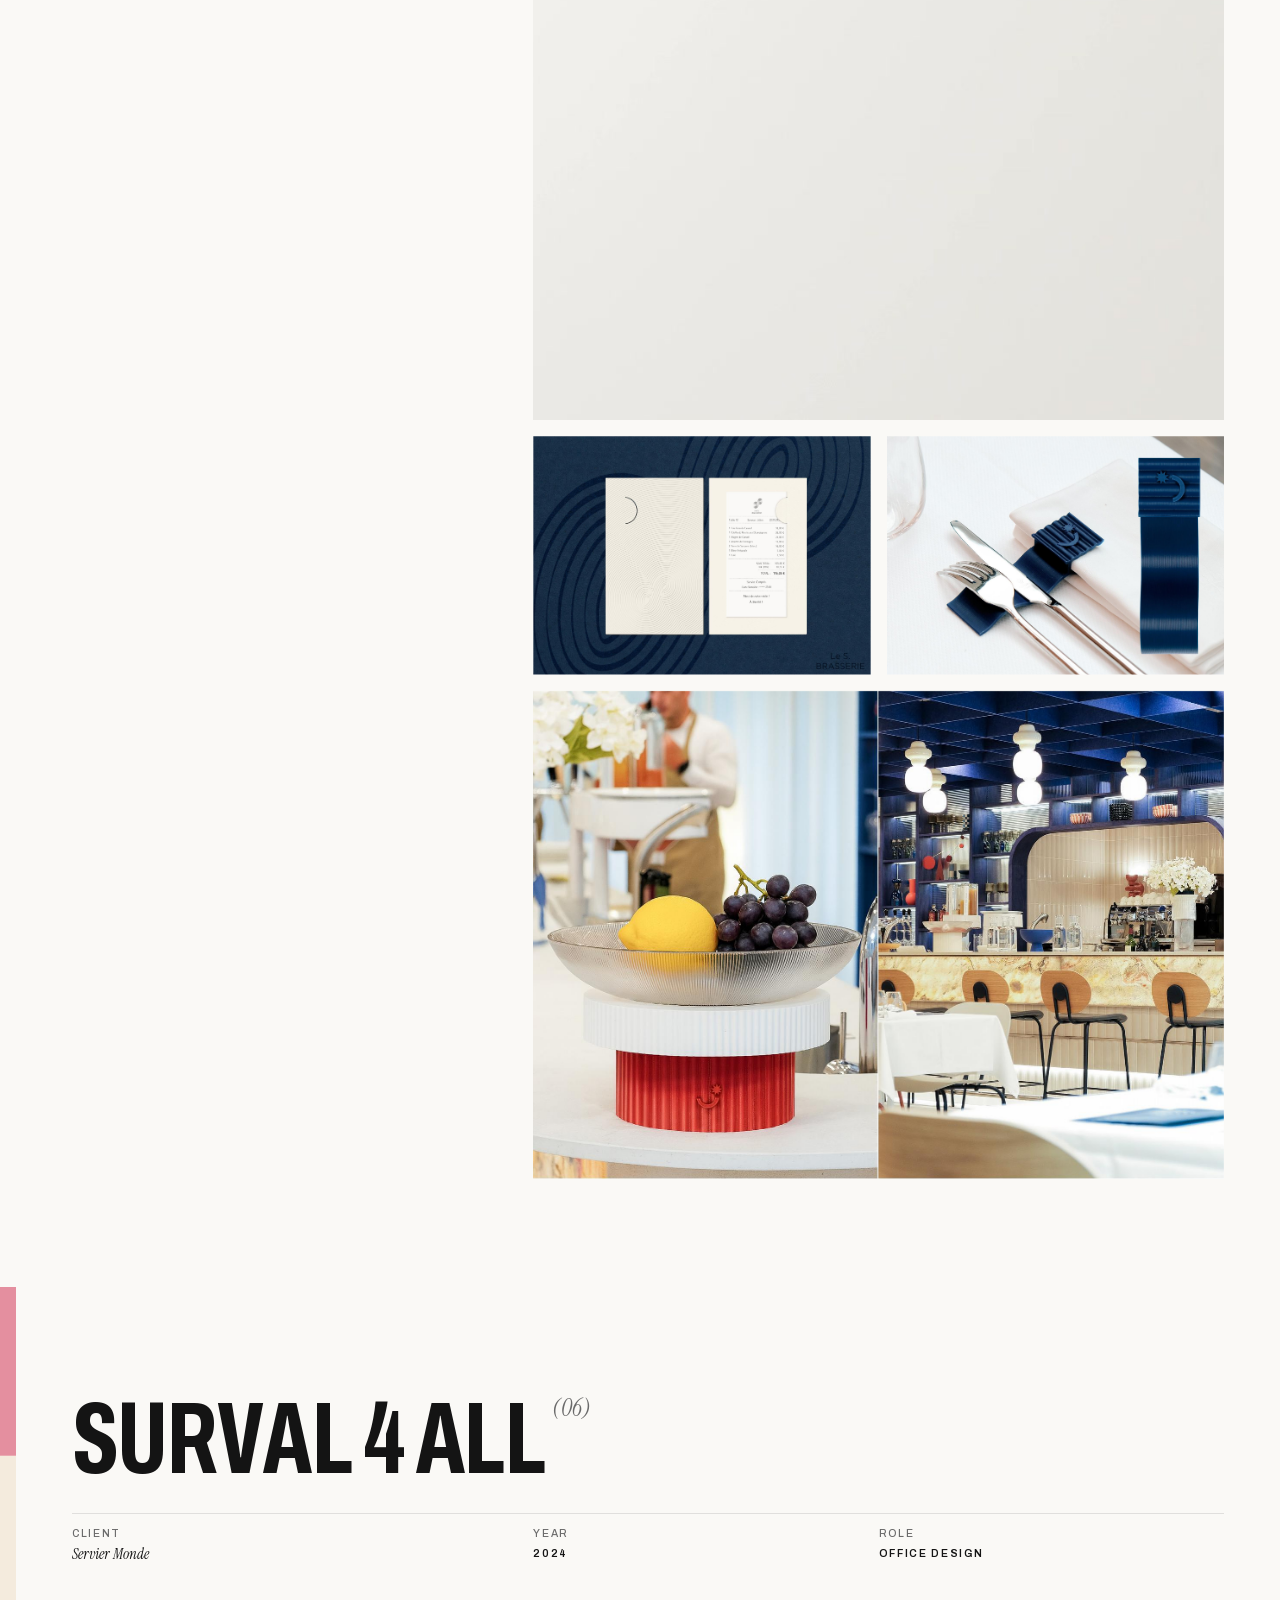
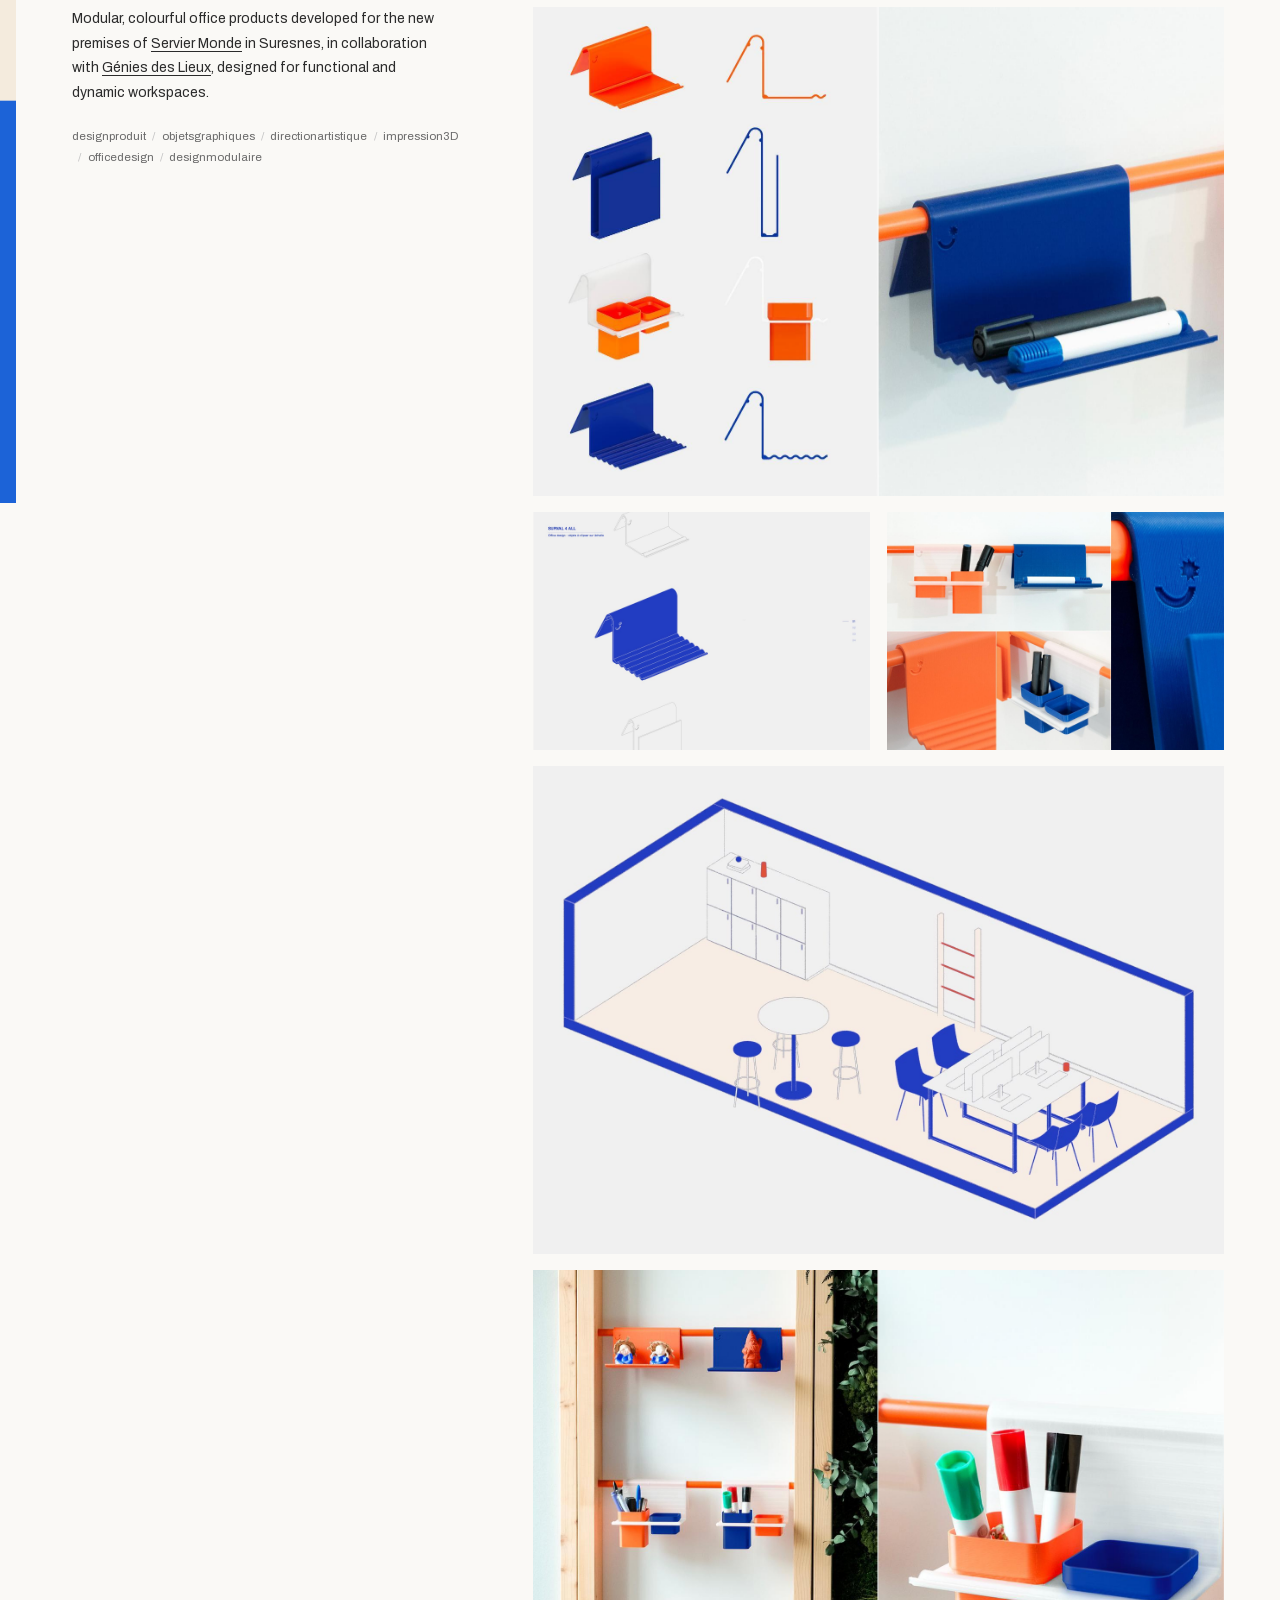
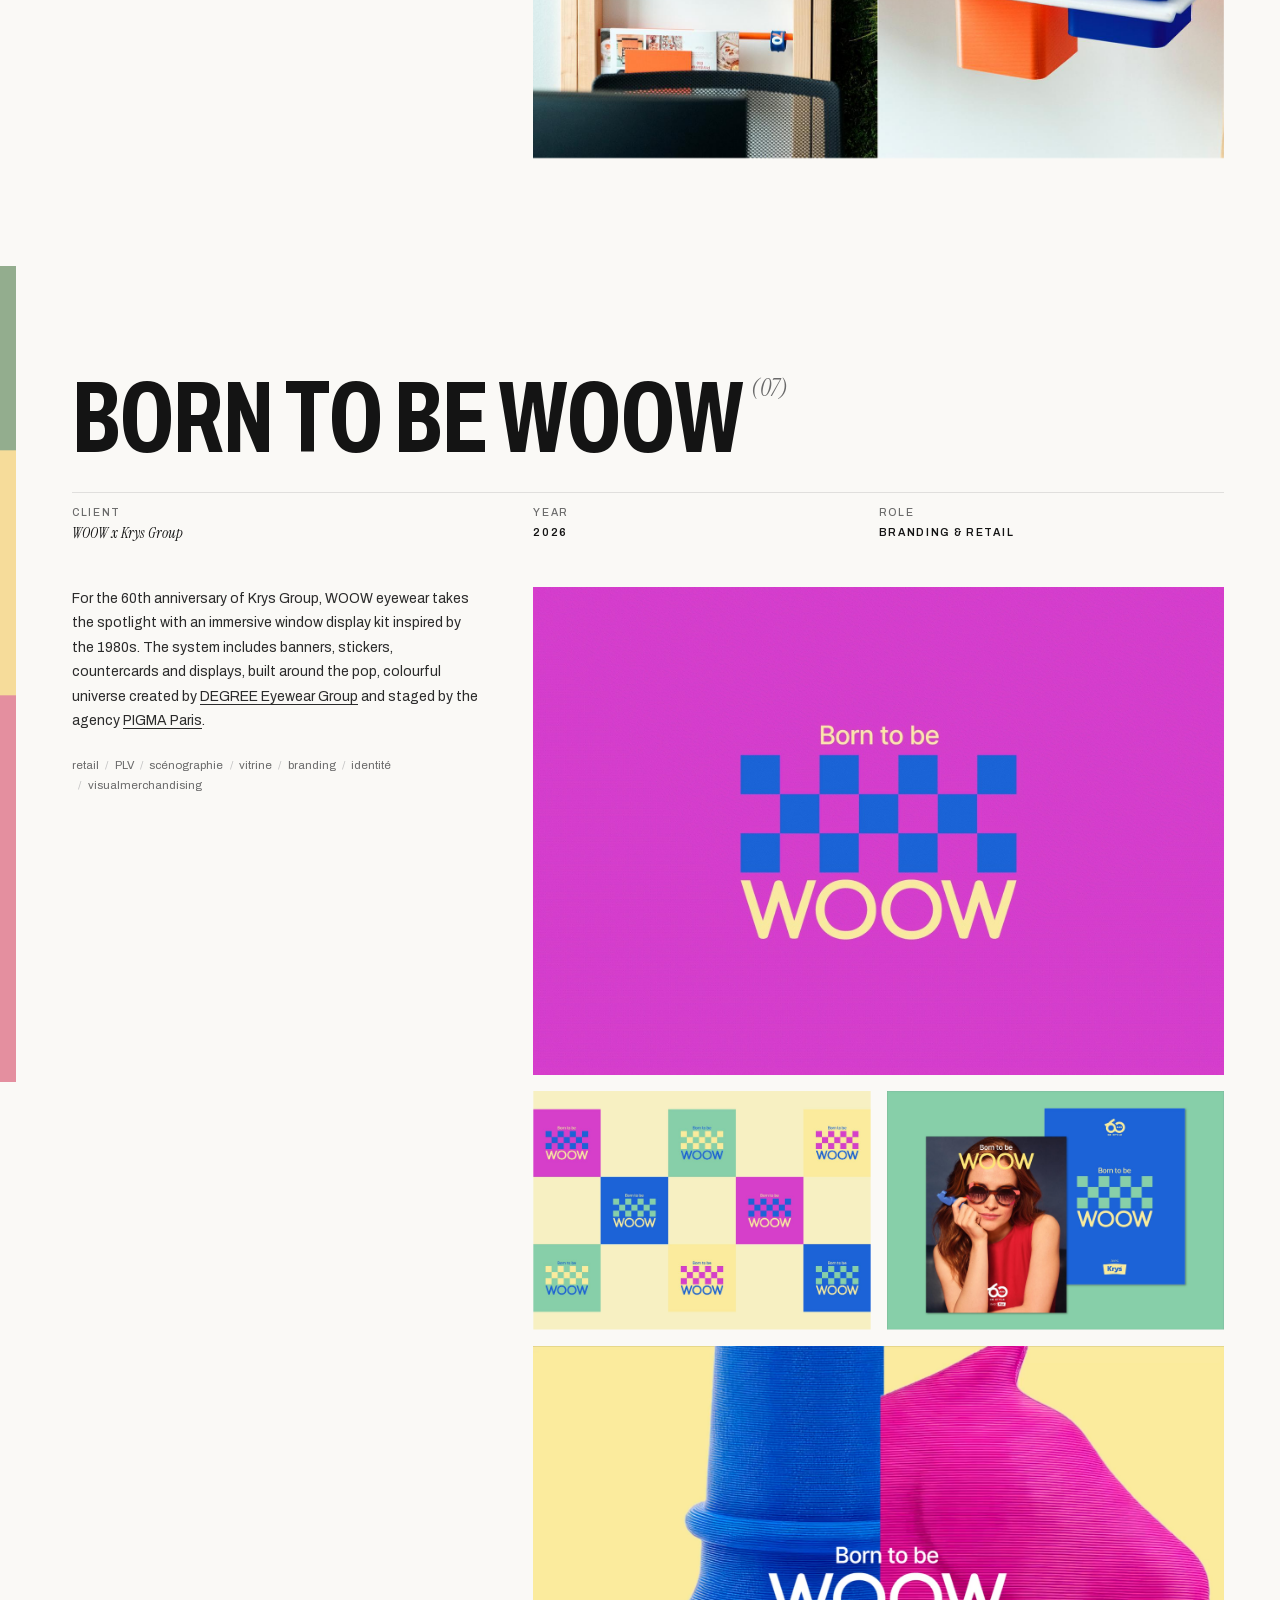
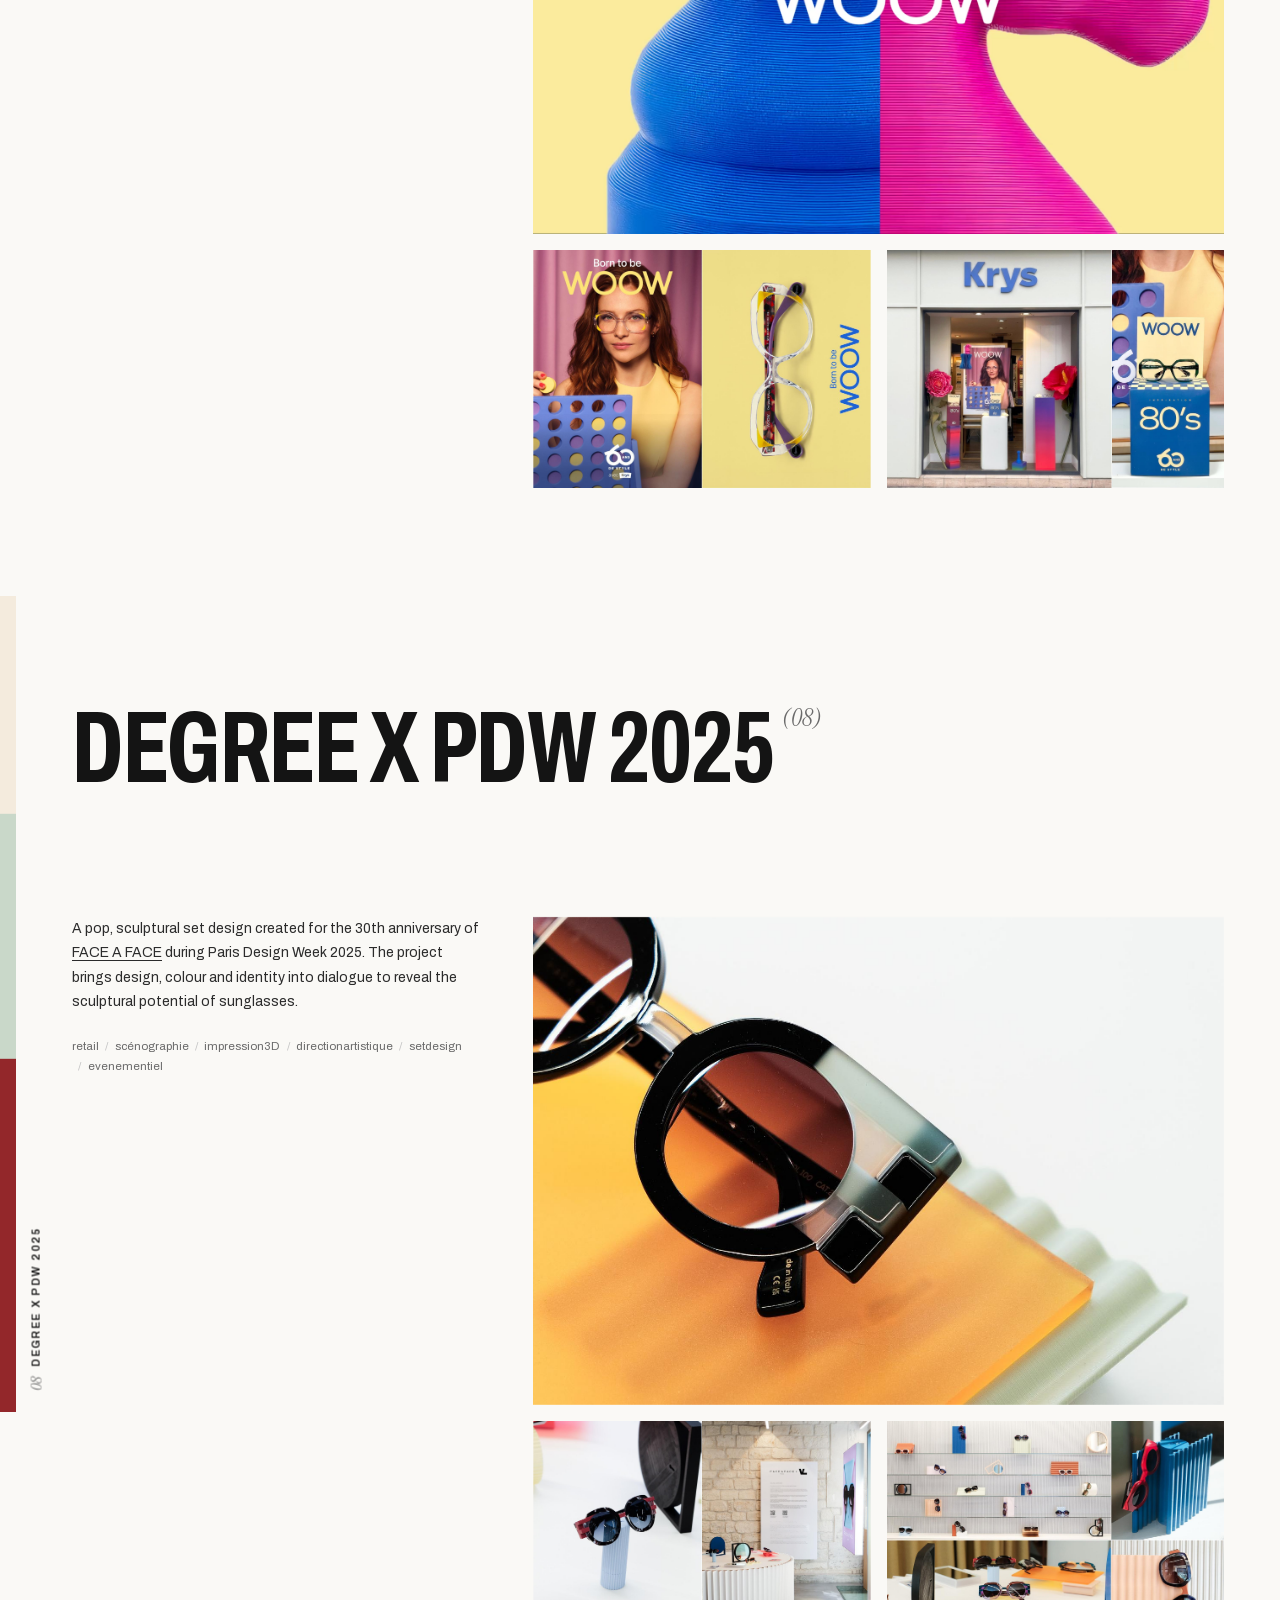
==== commit ab6e4991: "Identité : titres de projets composés lettre à lettre, images dévoilées dans le sens de la frise Co-" ====
--- a/en/index.html
+++ b/en/index.html
@@ -48,7 +48,7 @@
   </script>
   <link rel="preload" href="/assets/fonts/archivo-latin.woff2" as="font" type="font/woff2" crossorigin>
   <link rel="stylesheet" href="/css/fonts.css?v=5.7">
-  <link rel="stylesheet" href="/css/style.css?v=12.0">
+  <link rel="stylesheet" href="/css/style.css?v=12.3">
 </head>
 <body class="is-loading">
 
@@ -209,6 +209,6 @@
     </section>
   </main>
 
-  <script src="/js/main.js?v=12.6"></script>
+  <script src="/js/main.js?v=12.8"></script>
 </body>
 </html>
--- a/css/style.css
+++ b/css/style.css
@@ -847,3 +847,27 @@
   .cl__note { flex-basis: 100%; }
 }
 @media (prefers-reduced-motion: reduce) { .cl__wall li { opacity: 1; transform: none; transition: none; } }
+
+/* =========================================================
+   Identité — mouvements signature (sobres, sans couleur ajoutée)
+   ========================================================= */
+/* titres de projets composés lettre à lettre : chaque lettre monte à son tour */
+.work__big .rise.is-split { transform: none; }
+.work__big .wd { display: inline; white-space: nowrap; }
+.work__big .ch { display: inline-block; opacity: 0; transform: translateY(.42em);
+  transition: opacity .7s var(--ease) var(--d, 0s), transform 1s var(--ease) var(--d, 0s); }
+.work__head.in .work__big .ch { opacity: 1; transform: none; }
+.work__big sup { transition: opacity .8s var(--ease) .45s; }
+.work__head:not(.in) .work__big sup { opacity: 0; }
+
+/* images dévoilées de haut en bas, dans le sens de la frise, avec un léger recul de l'image */
+/* (le rideau est porté par l'image elle-même : posé sur .shot, il empêcherait de détecter son arrivée à l'écran) */
+.shot > picture, .shot > video, .shot > img { display: block; clip-path: inset(0 0 100% 0); transition: clip-path 1.25s var(--ease-io); }
+.shot.in > picture, .shot.in > video, .shot.in > img { clip-path: inset(0 0 0 0); }
+.shot { background: transparent; }
+.shot img, .shot video { transform: scale(1.06); transition: transform 1.6s var(--ease); }
+.shot.in img, .shot.in video { transform: none; }
+@media (prefers-reduced-motion: reduce) {
+  .shot > picture, .shot > video, .shot > img { clip-path: none; }
+  .shot img, .shot video { transform: none; }
+}
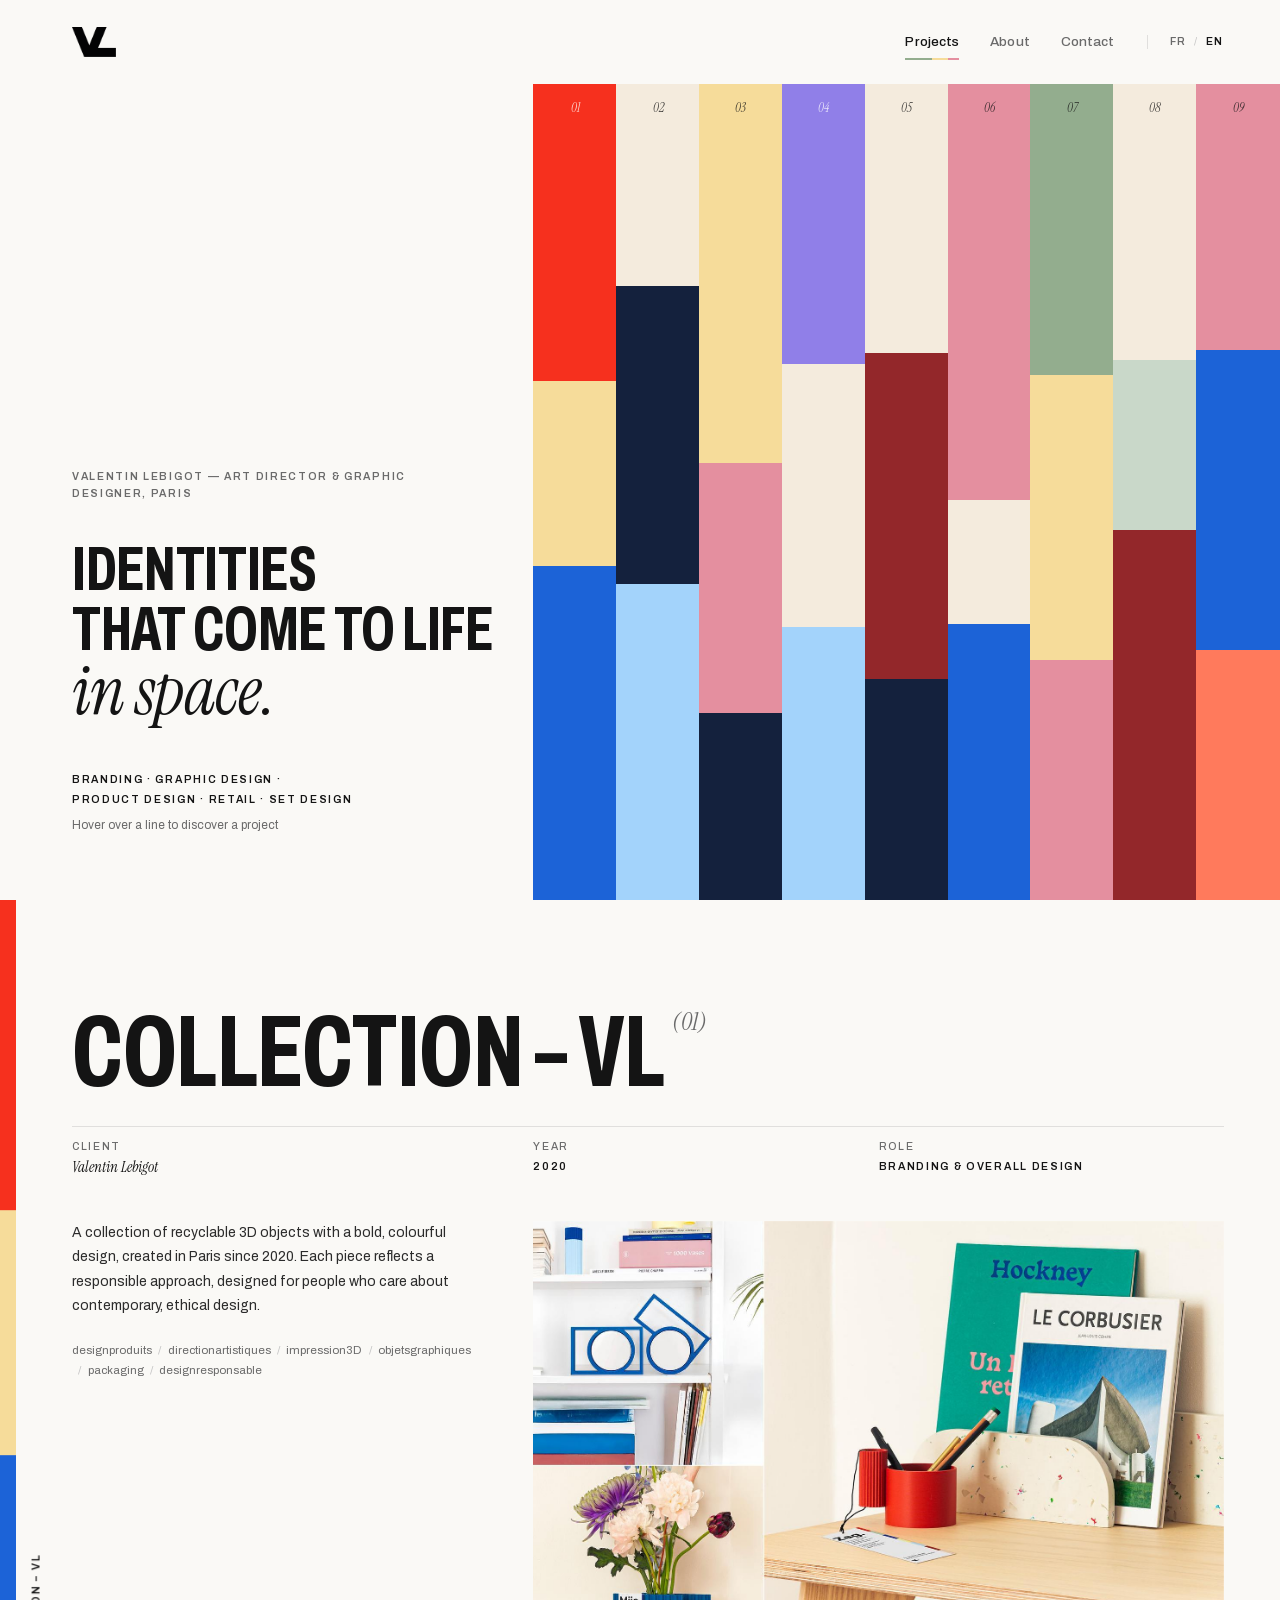
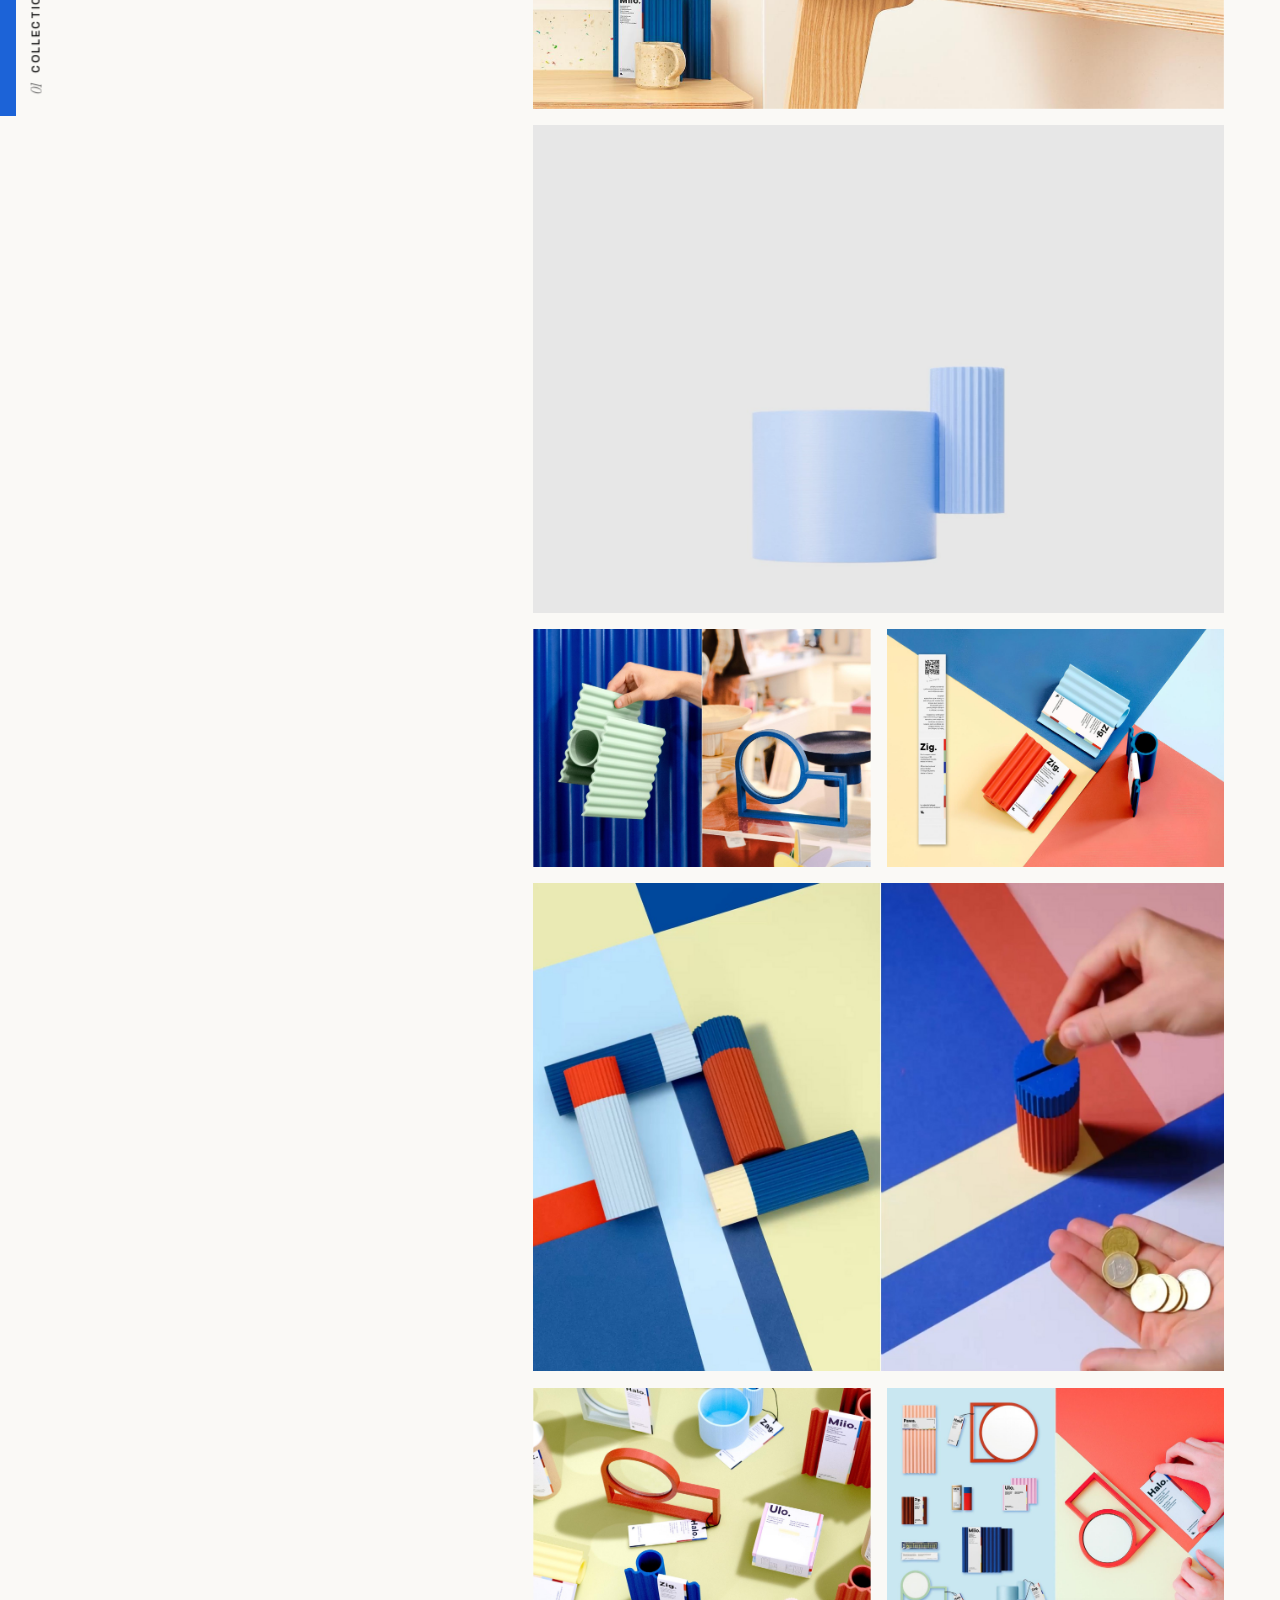
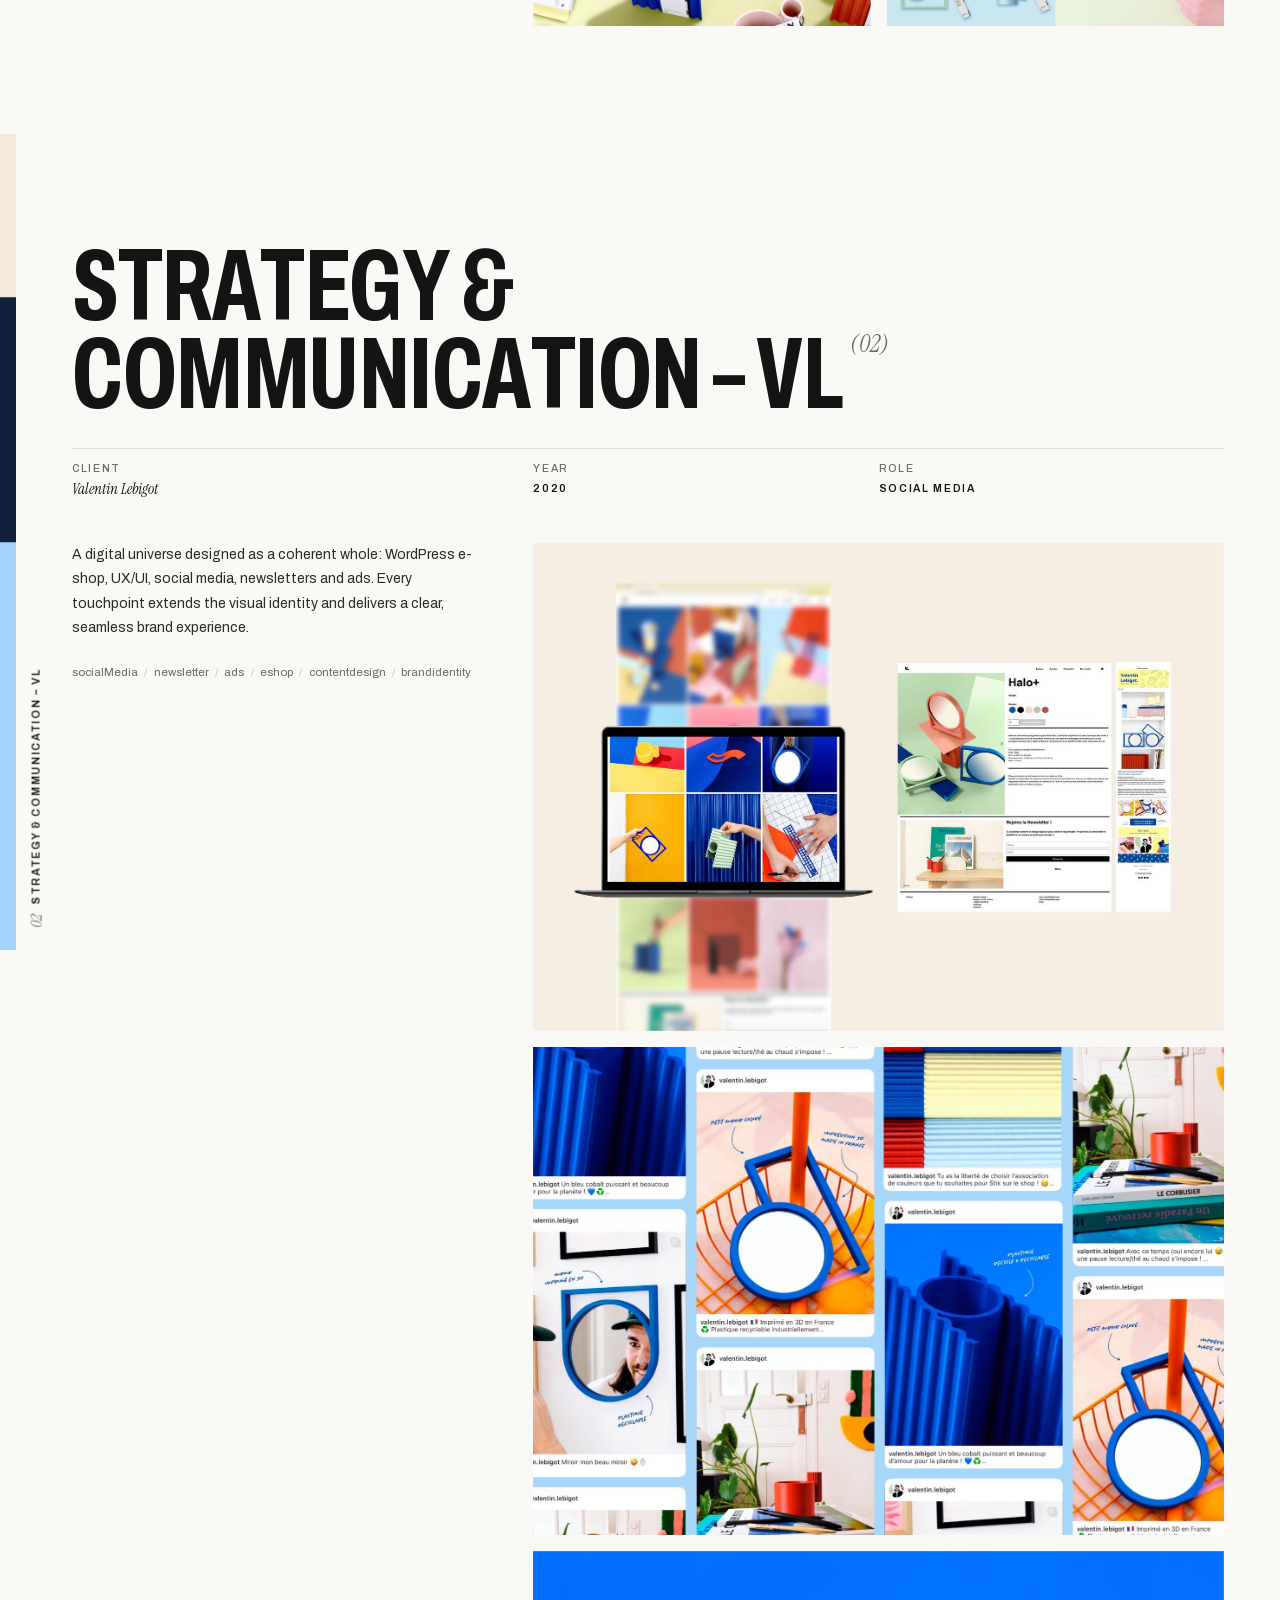
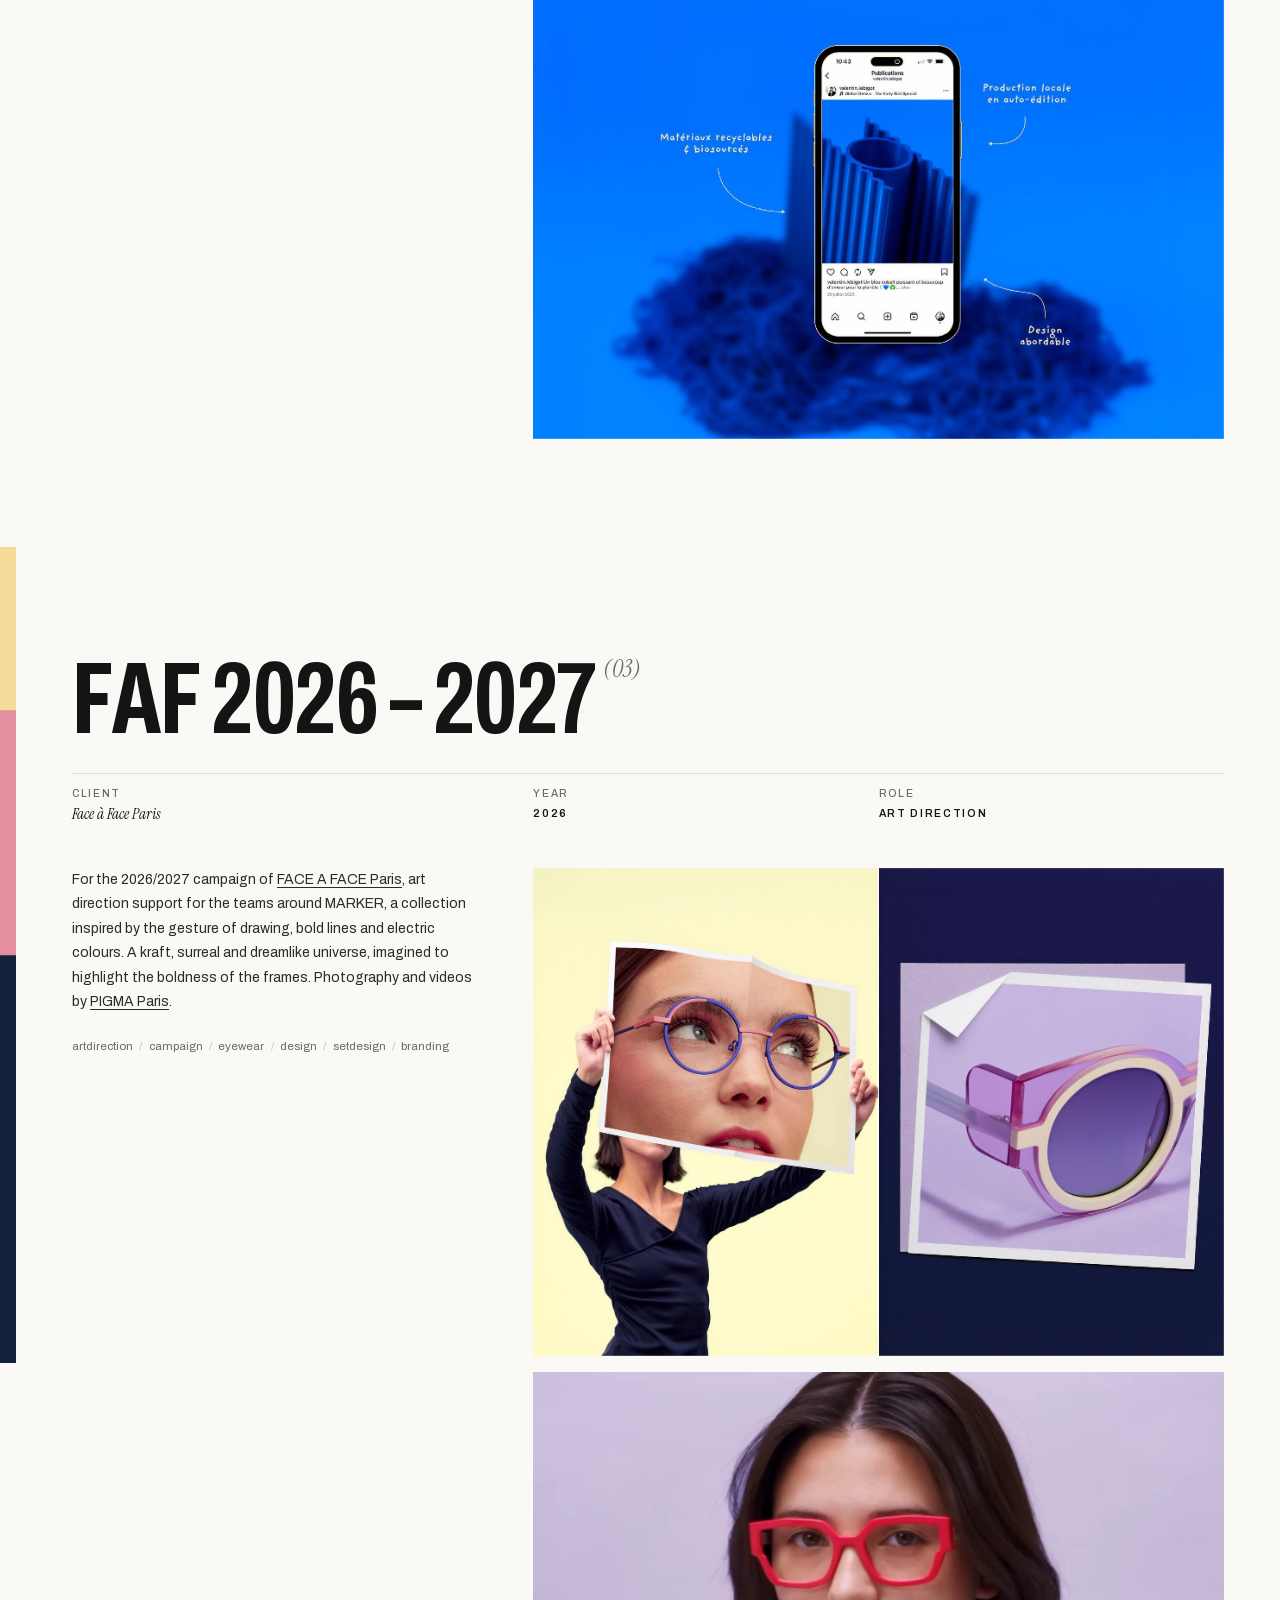
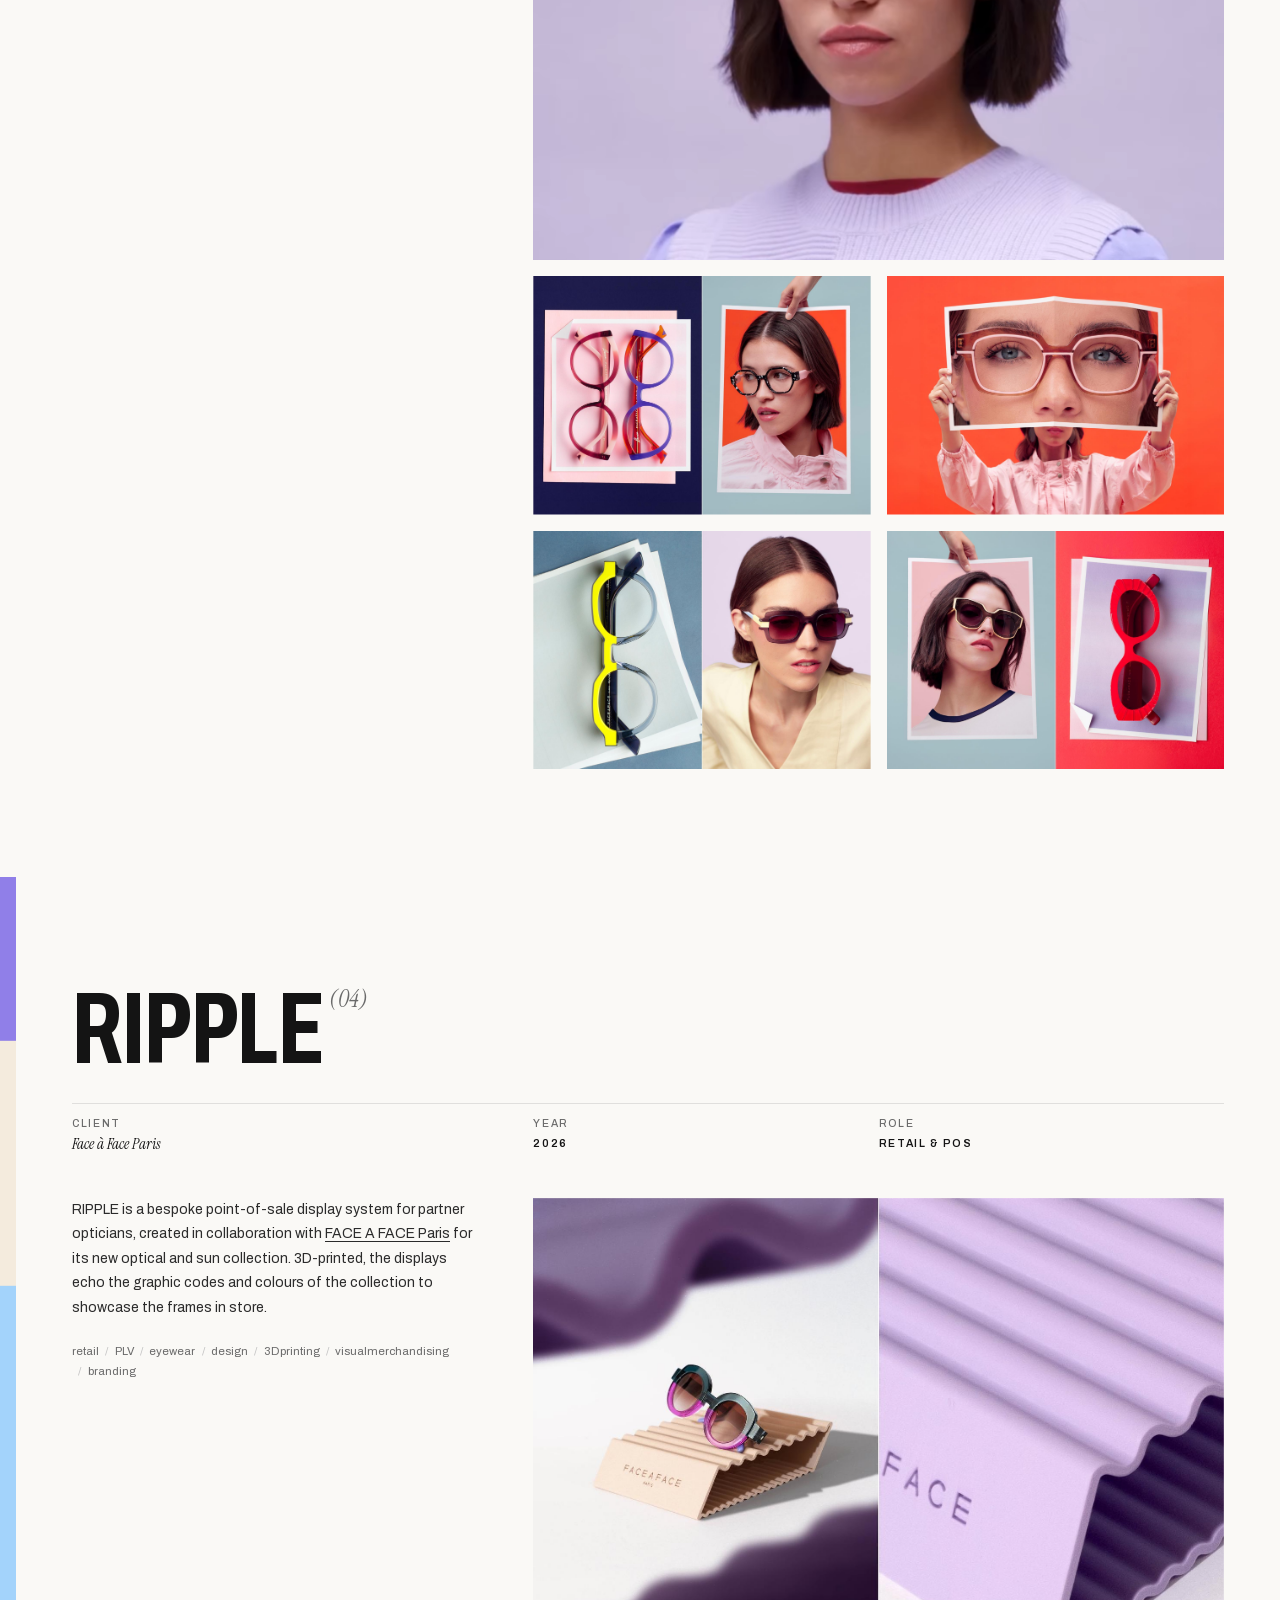
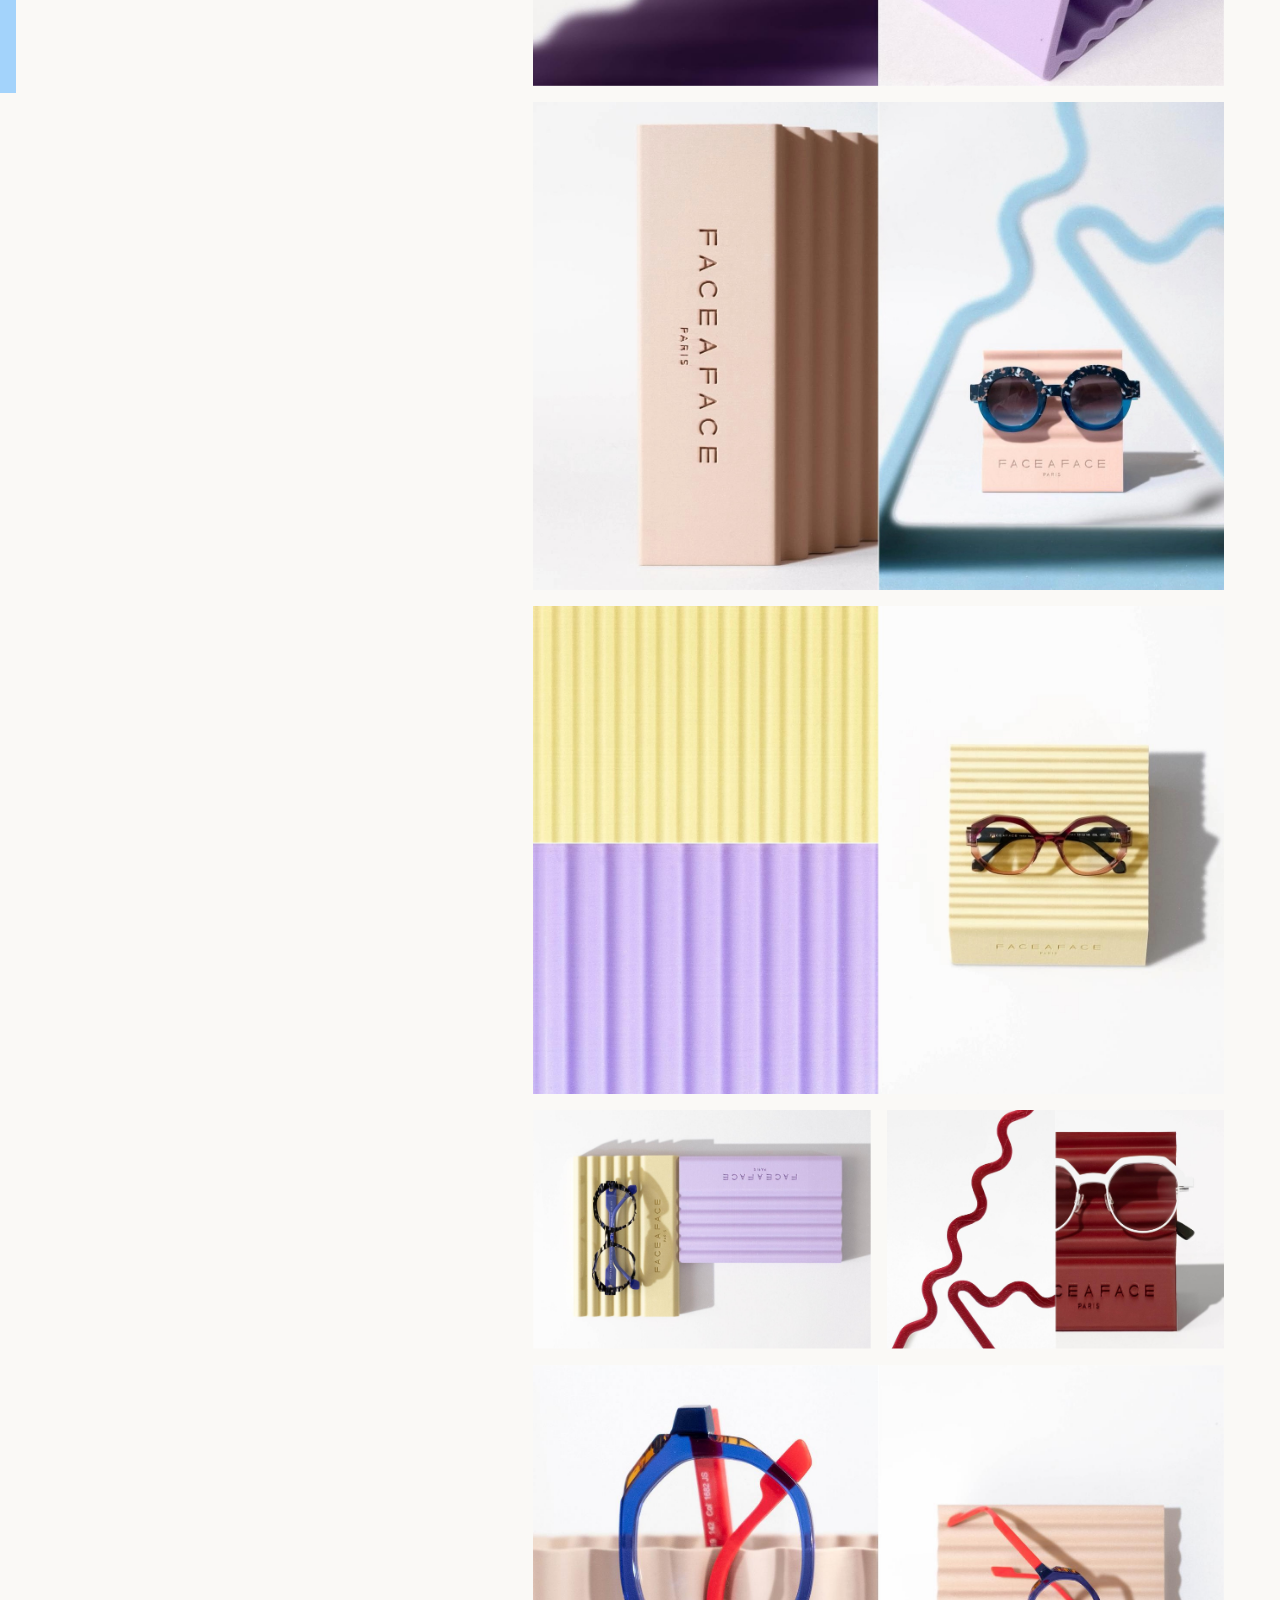
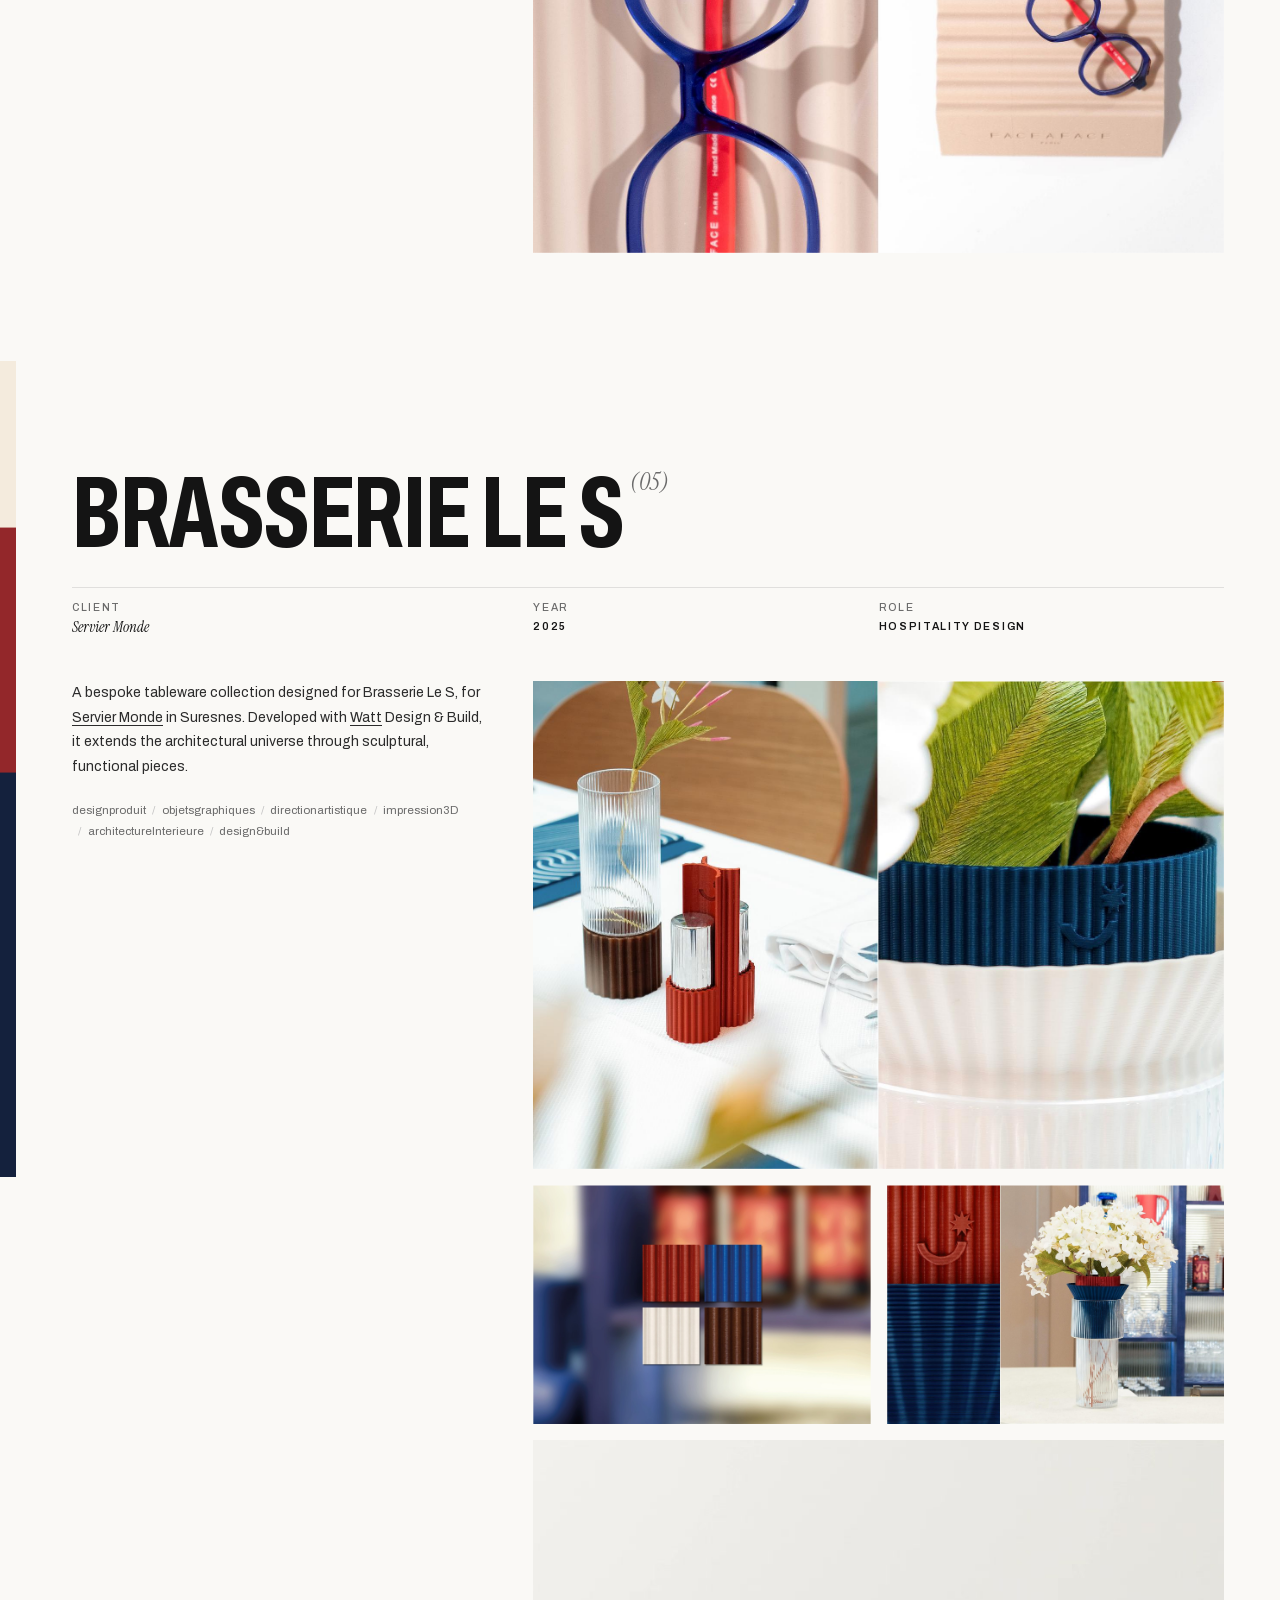
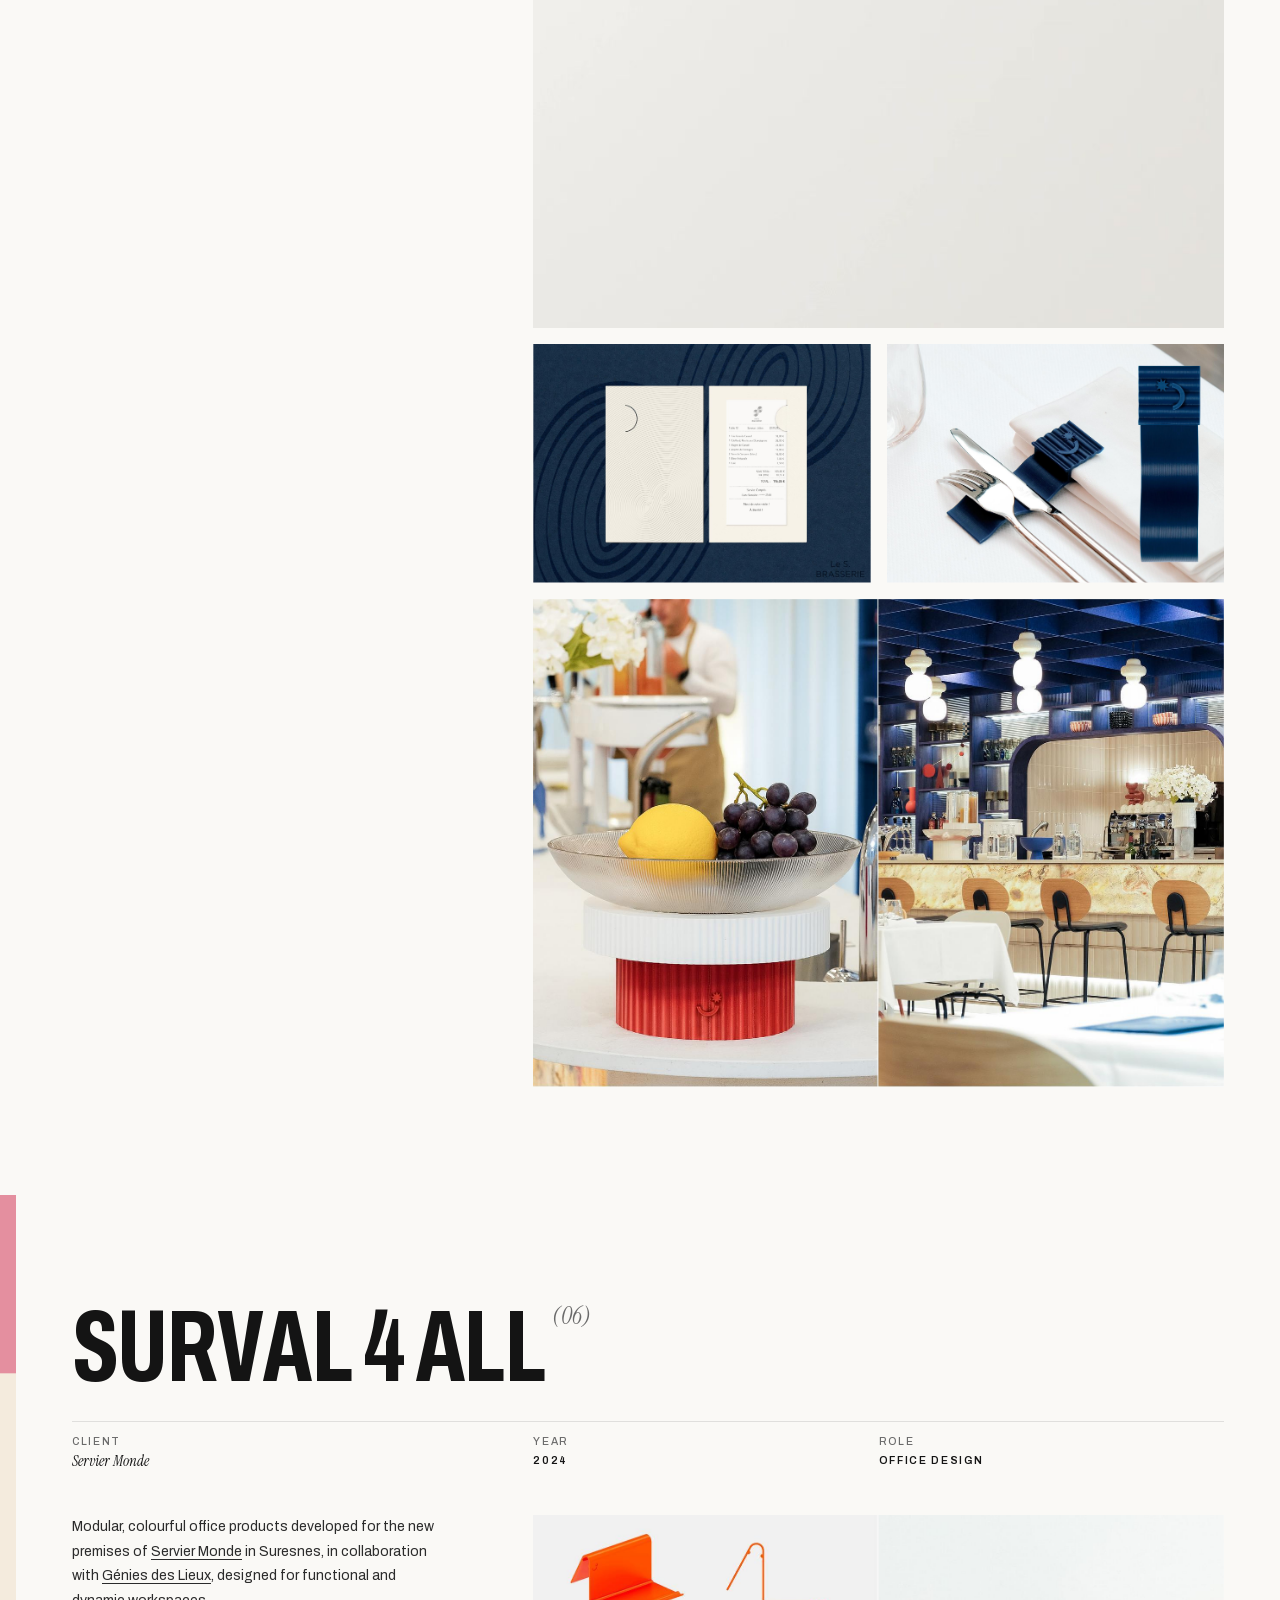
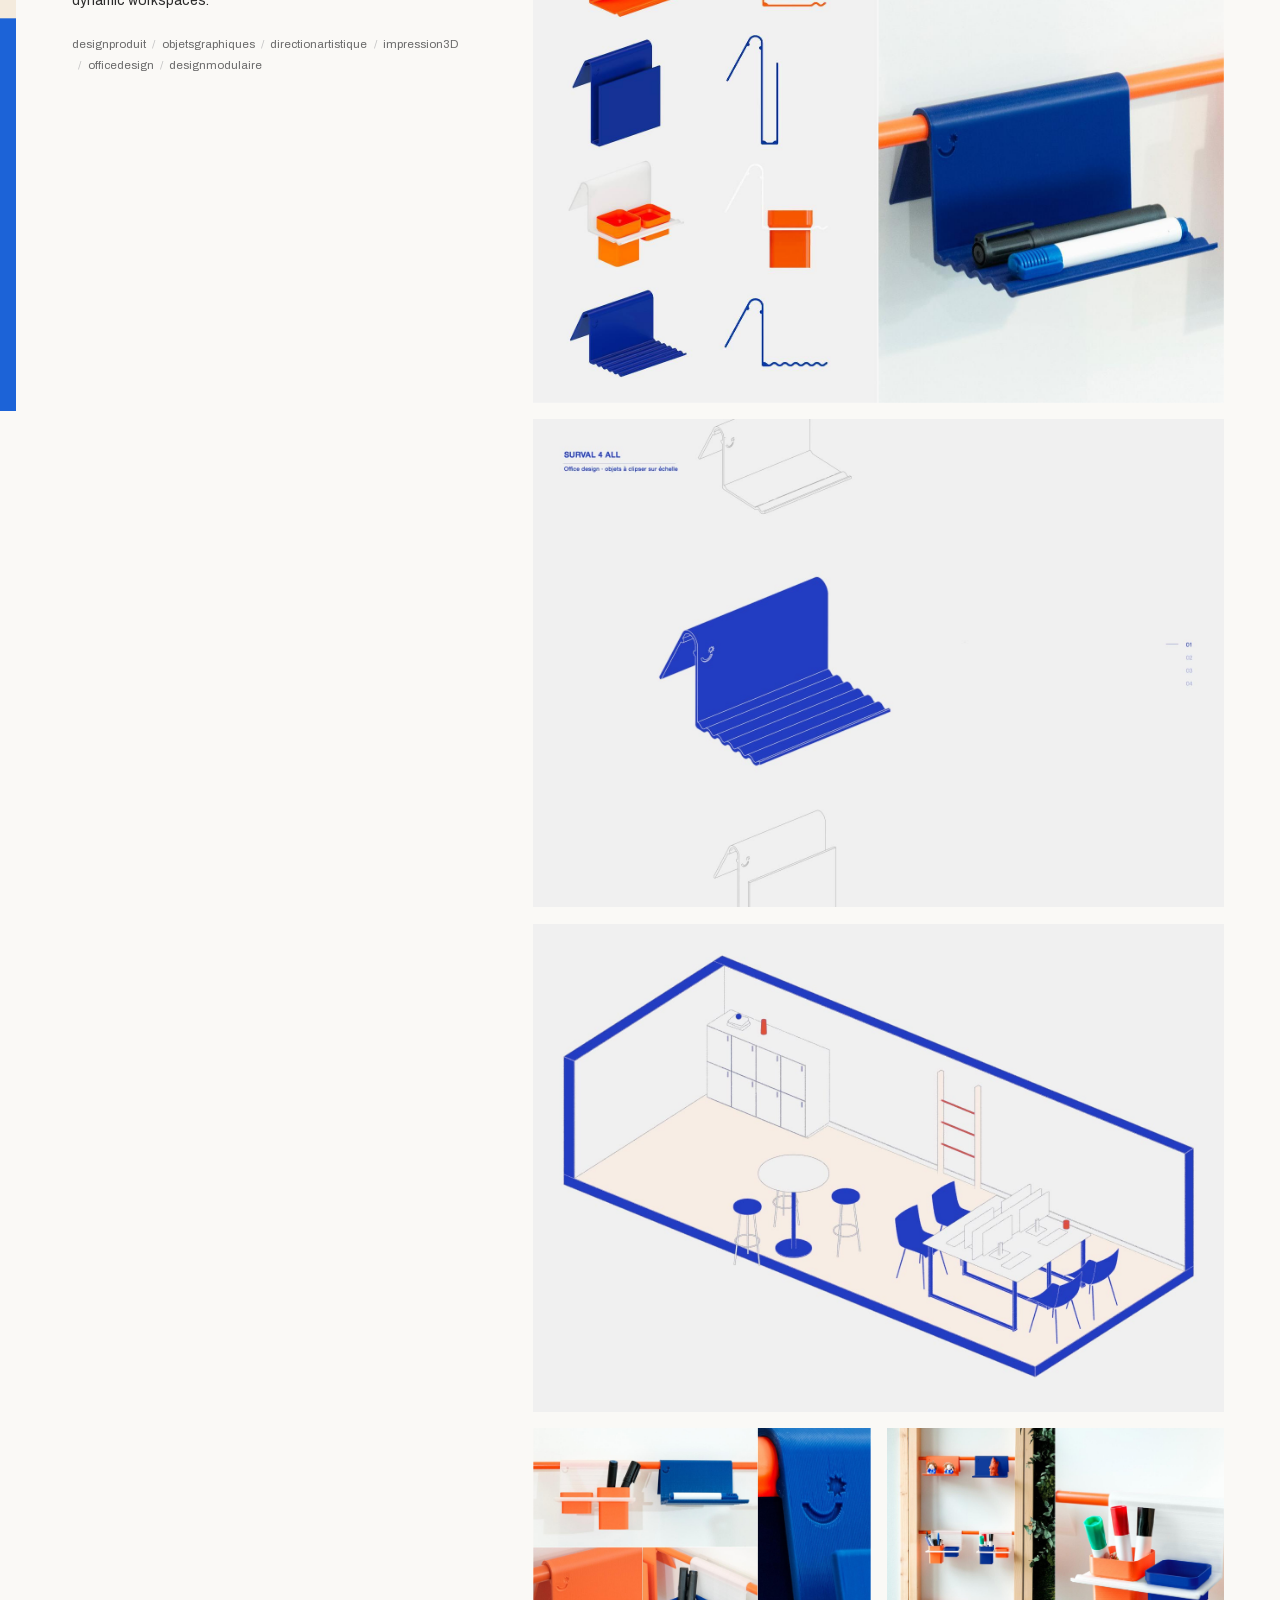
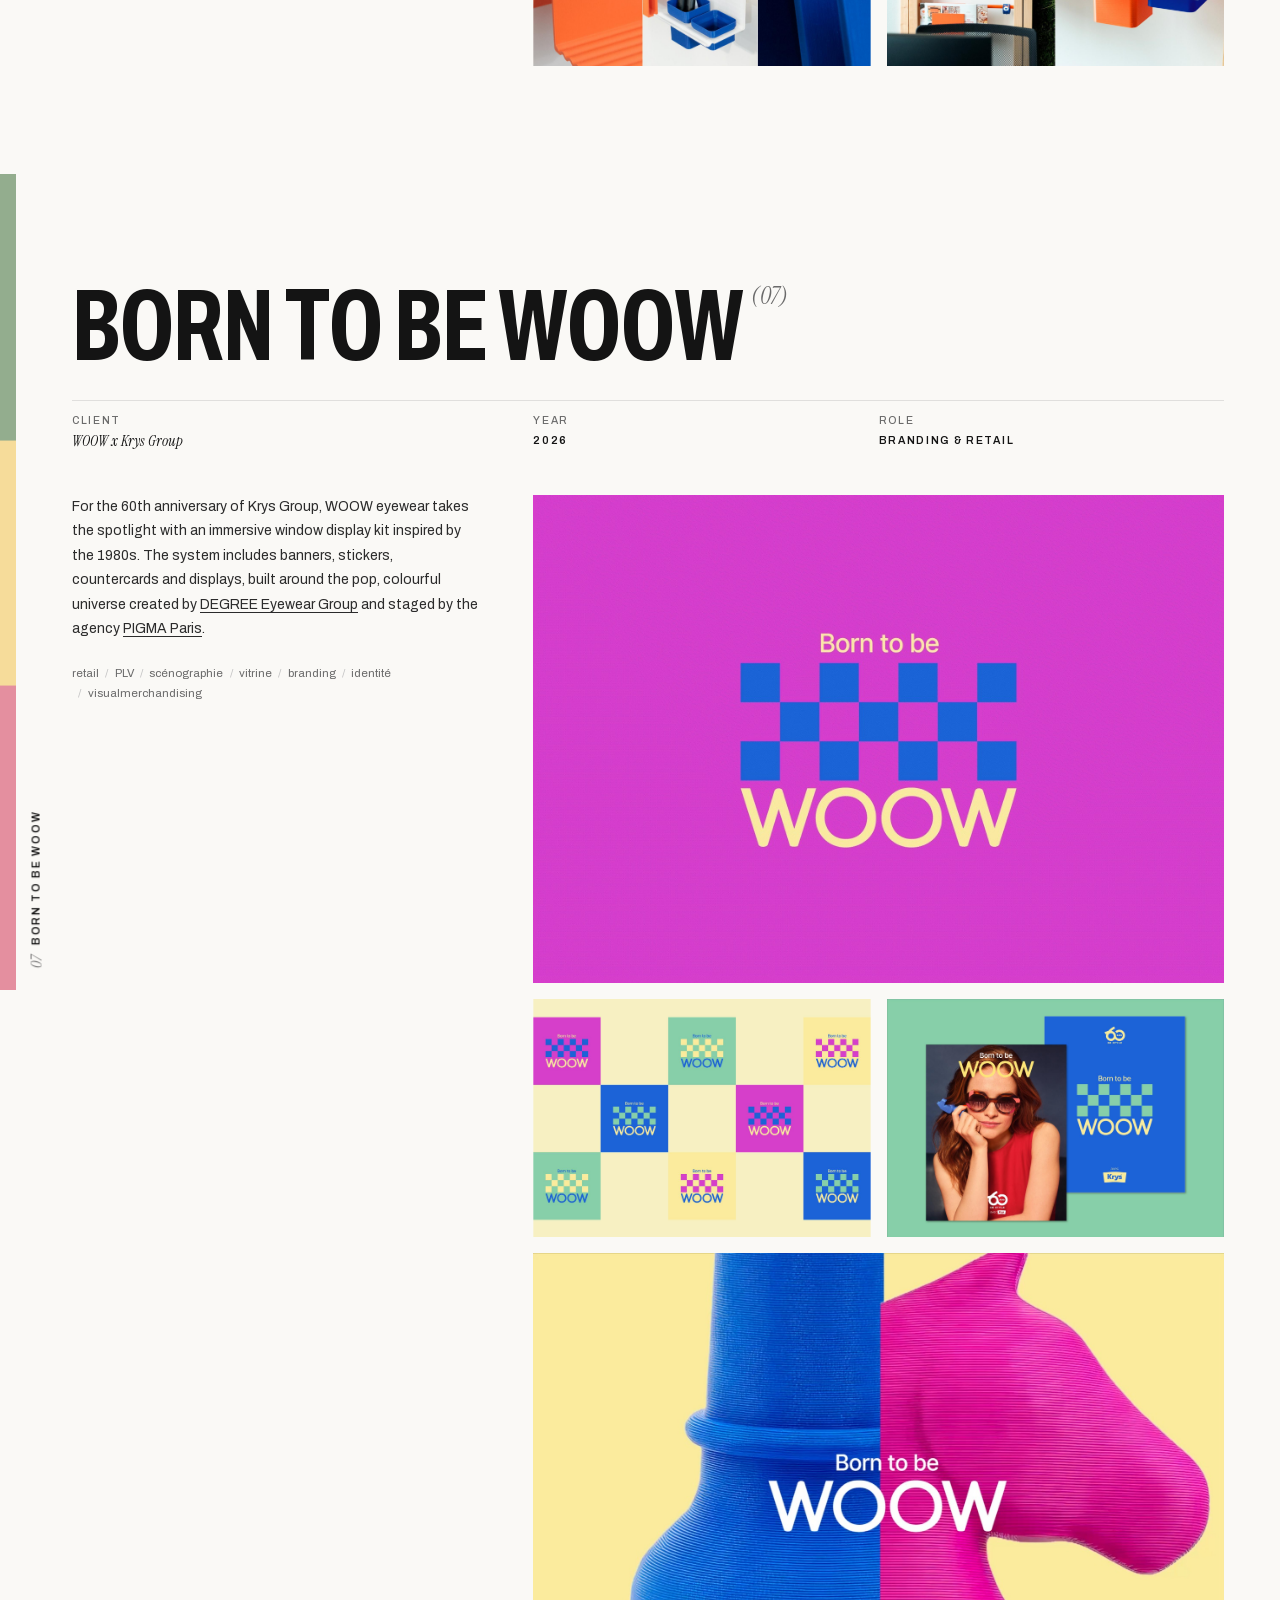
==== commit cbb5c08c: "Chargement rapide (vidéos et aperçus allégés, chargement anticipé) ; galeries équilibrées avec les v" ====
--- a/en/index.html
+++ b/en/index.html
@@ -48,7 +48,7 @@
   </script>
   <link rel="preload" href="/assets/fonts/archivo-latin.woff2" as="font" type="font/woff2" crossorigin>
   <link rel="stylesheet" href="/css/fonts.css?v=5.7">
-  <link rel="stylesheet" href="/css/style.css?v=12.3">
+  <link rel="stylesheet" href="/css/style.css?v=12.8">
 </head>
 <body class="is-loading">
 
@@ -209,6 +209,6 @@
     </section>
   </main>
 
-  <script src="/js/main.js?v=12.8"></script>
+  <script src="/js/main.js?v=13.2"></script>
 </body>
 </html>
--- a/css/style.css
+++ b/css/style.css
@@ -871,3 +871,17 @@
   .shot > picture, .shot > video, .shot > img { clip-path: none; }
   .shot img, .shot video { transform: none; }
 }
+
+/* le léger recul de l’image au dévoilement reste à l’intérieur de son cadre */
+.shot { overflow: hidden; }
+/* apparition des images plus vive : l'image est là dès qu'elle arrive à l'écran */
+.shot { transition: opacity .55s var(--ease); }
+.shot > picture, .shot > video, .shot > img { transition: clip-path .85s var(--ease-io); }
+.shot img, .shot video { transition: transform 1.1s var(--ease); }
+/* galeries sur ordinateur : la première image et les vidéos en grand, les autres par deux (classes posées par main.js) */
+@media (min-width: 901px) {
+  .work__media .shot:nth-child(n) { grid-column: auto; }
+  .work__media .shot.is-wide { grid-column: 1 / -1; }
+}
+@media (min-width: 901px) { .work__media .shot:not(.is-wide):nth-child(n) { grid-column: auto; } }   /* l'ancienne règle « dernière image en grand » ne s'applique plus */
+@media (min-width: 901px) { .work__media .shot.is-wide:nth-child(n) { grid-column: 1 / -1; } }
